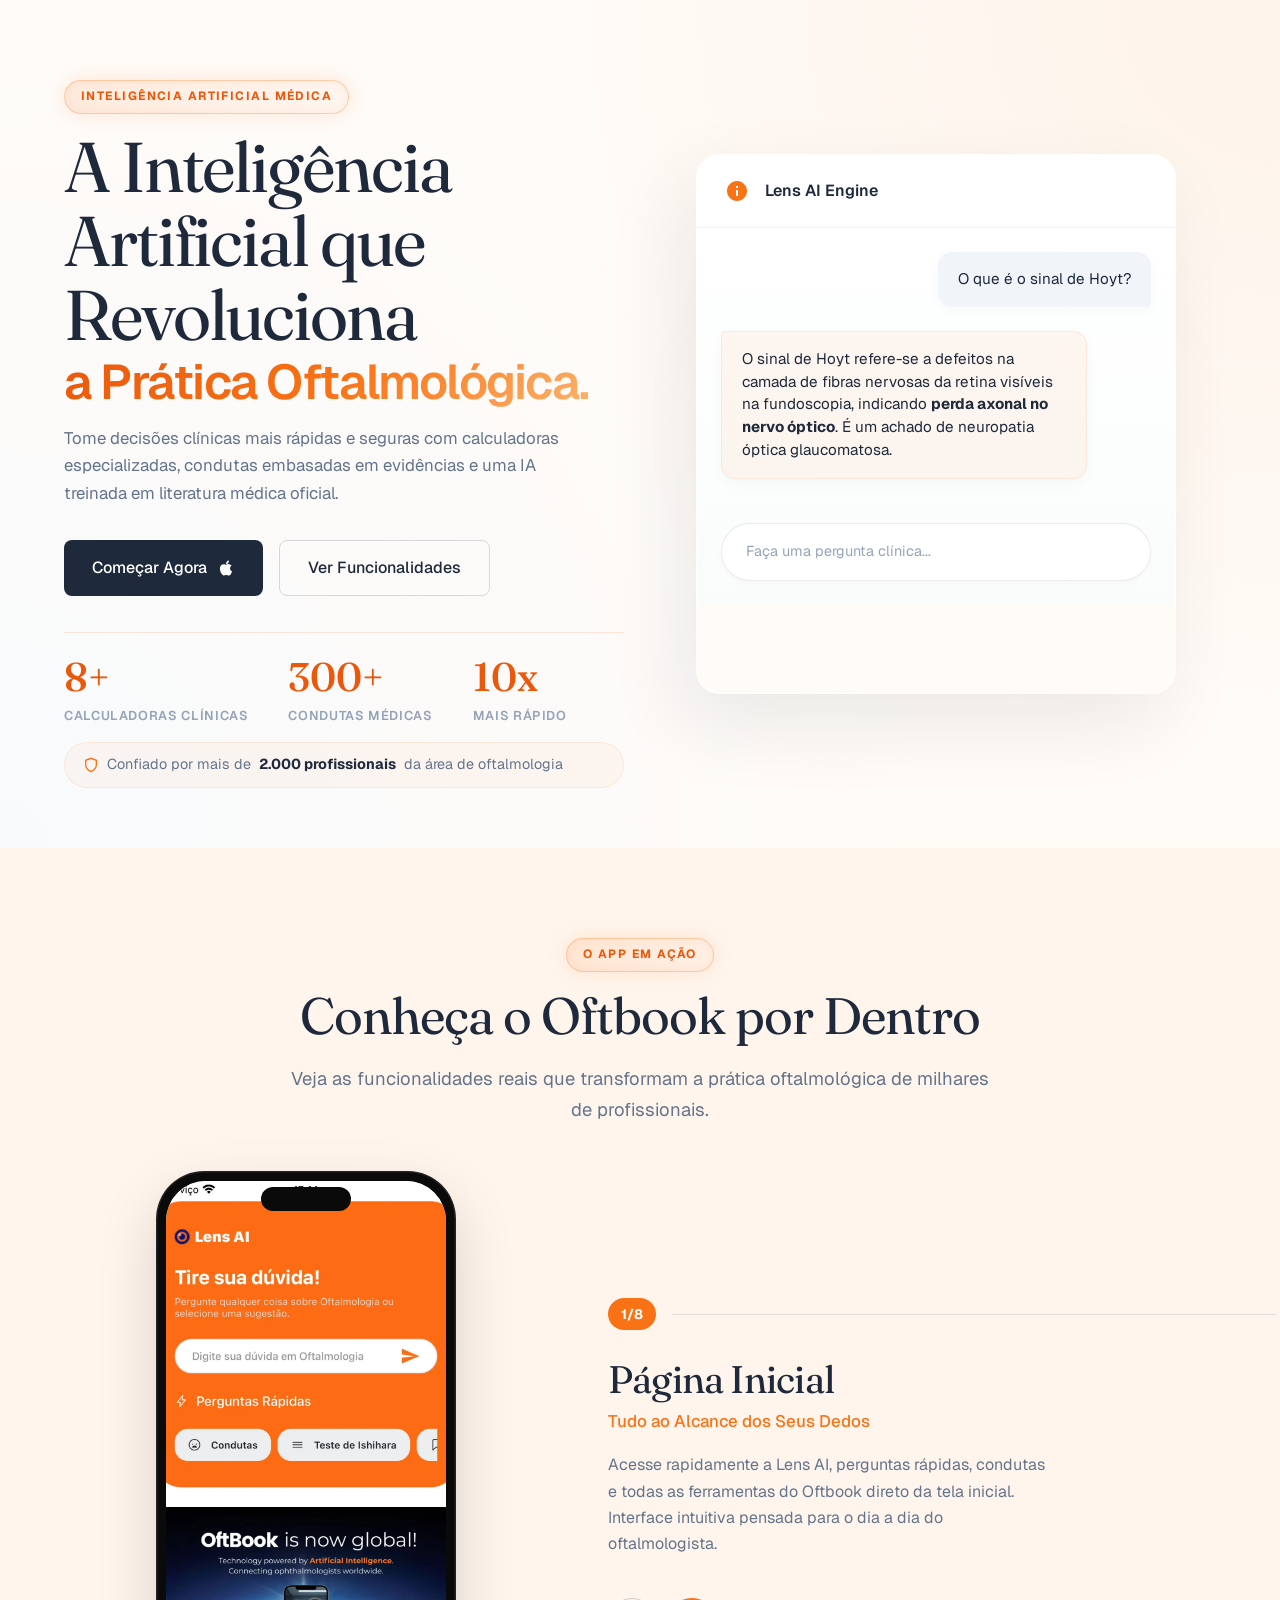
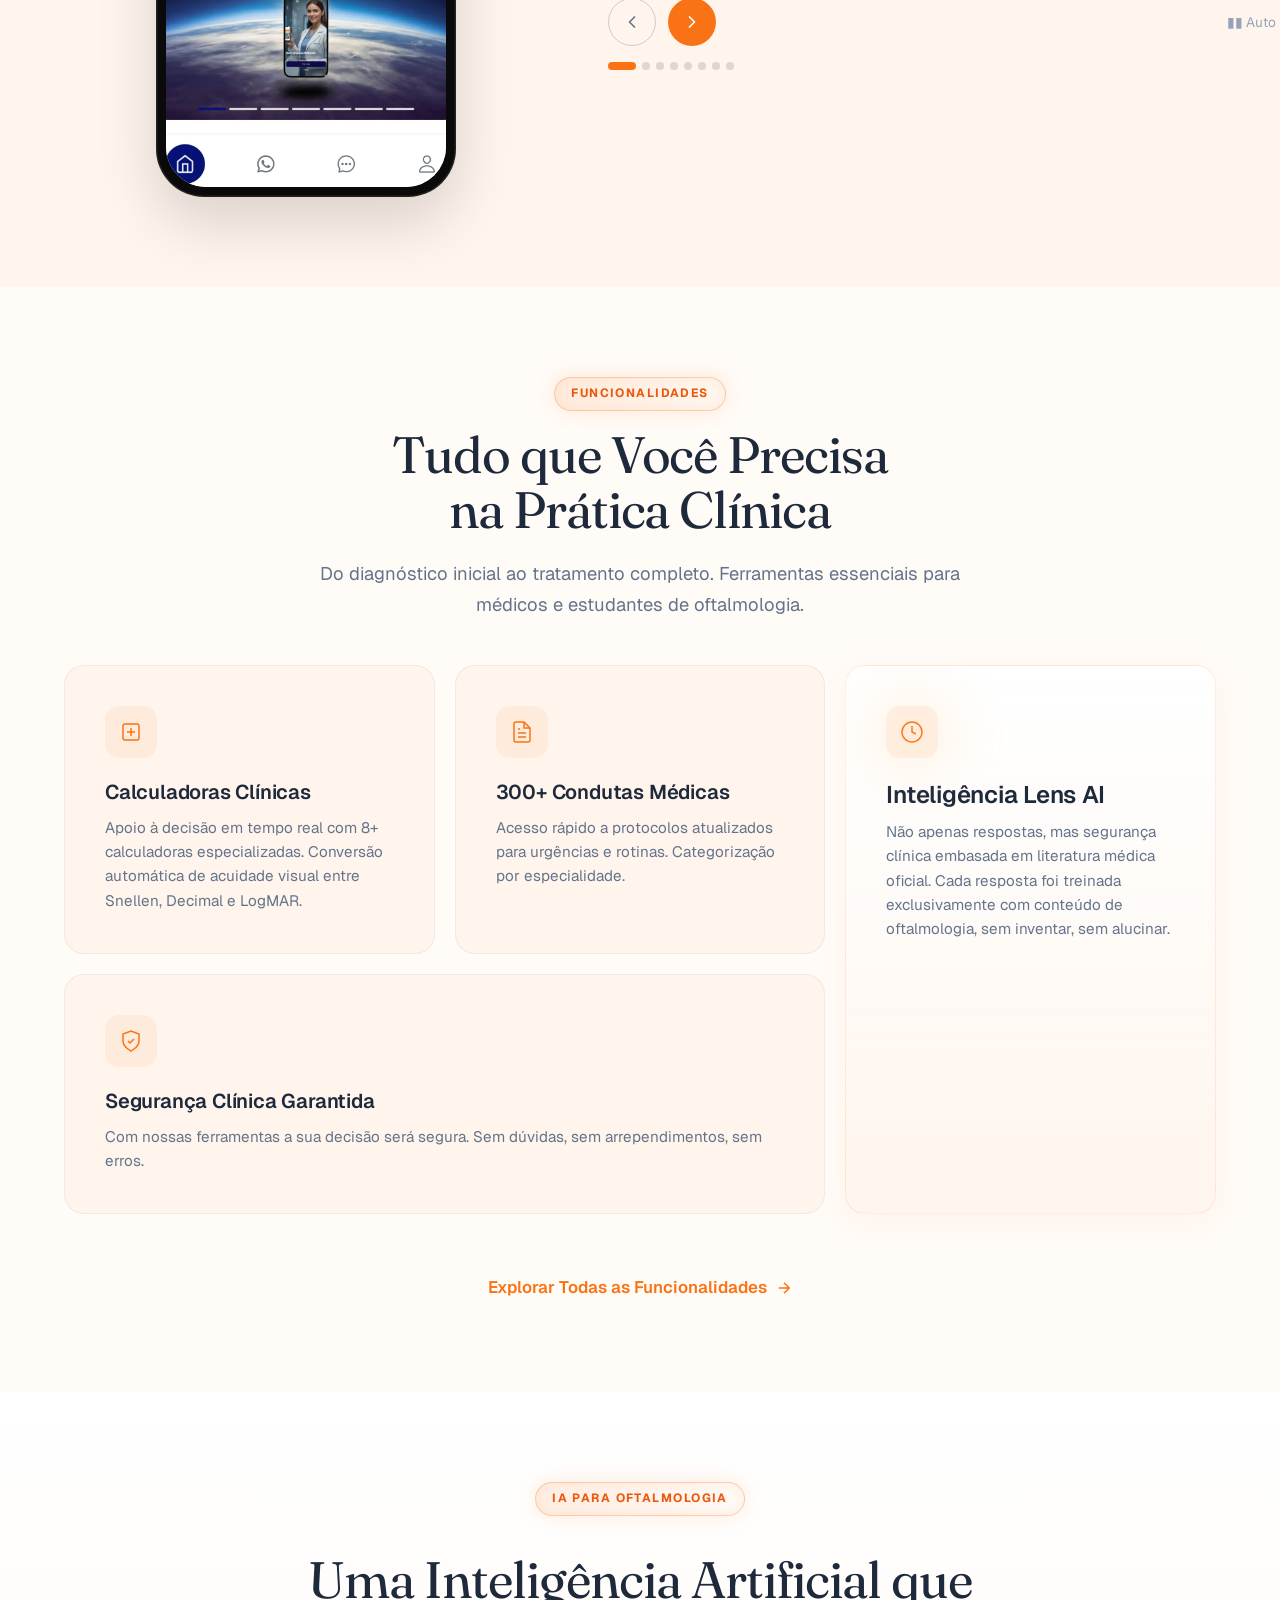
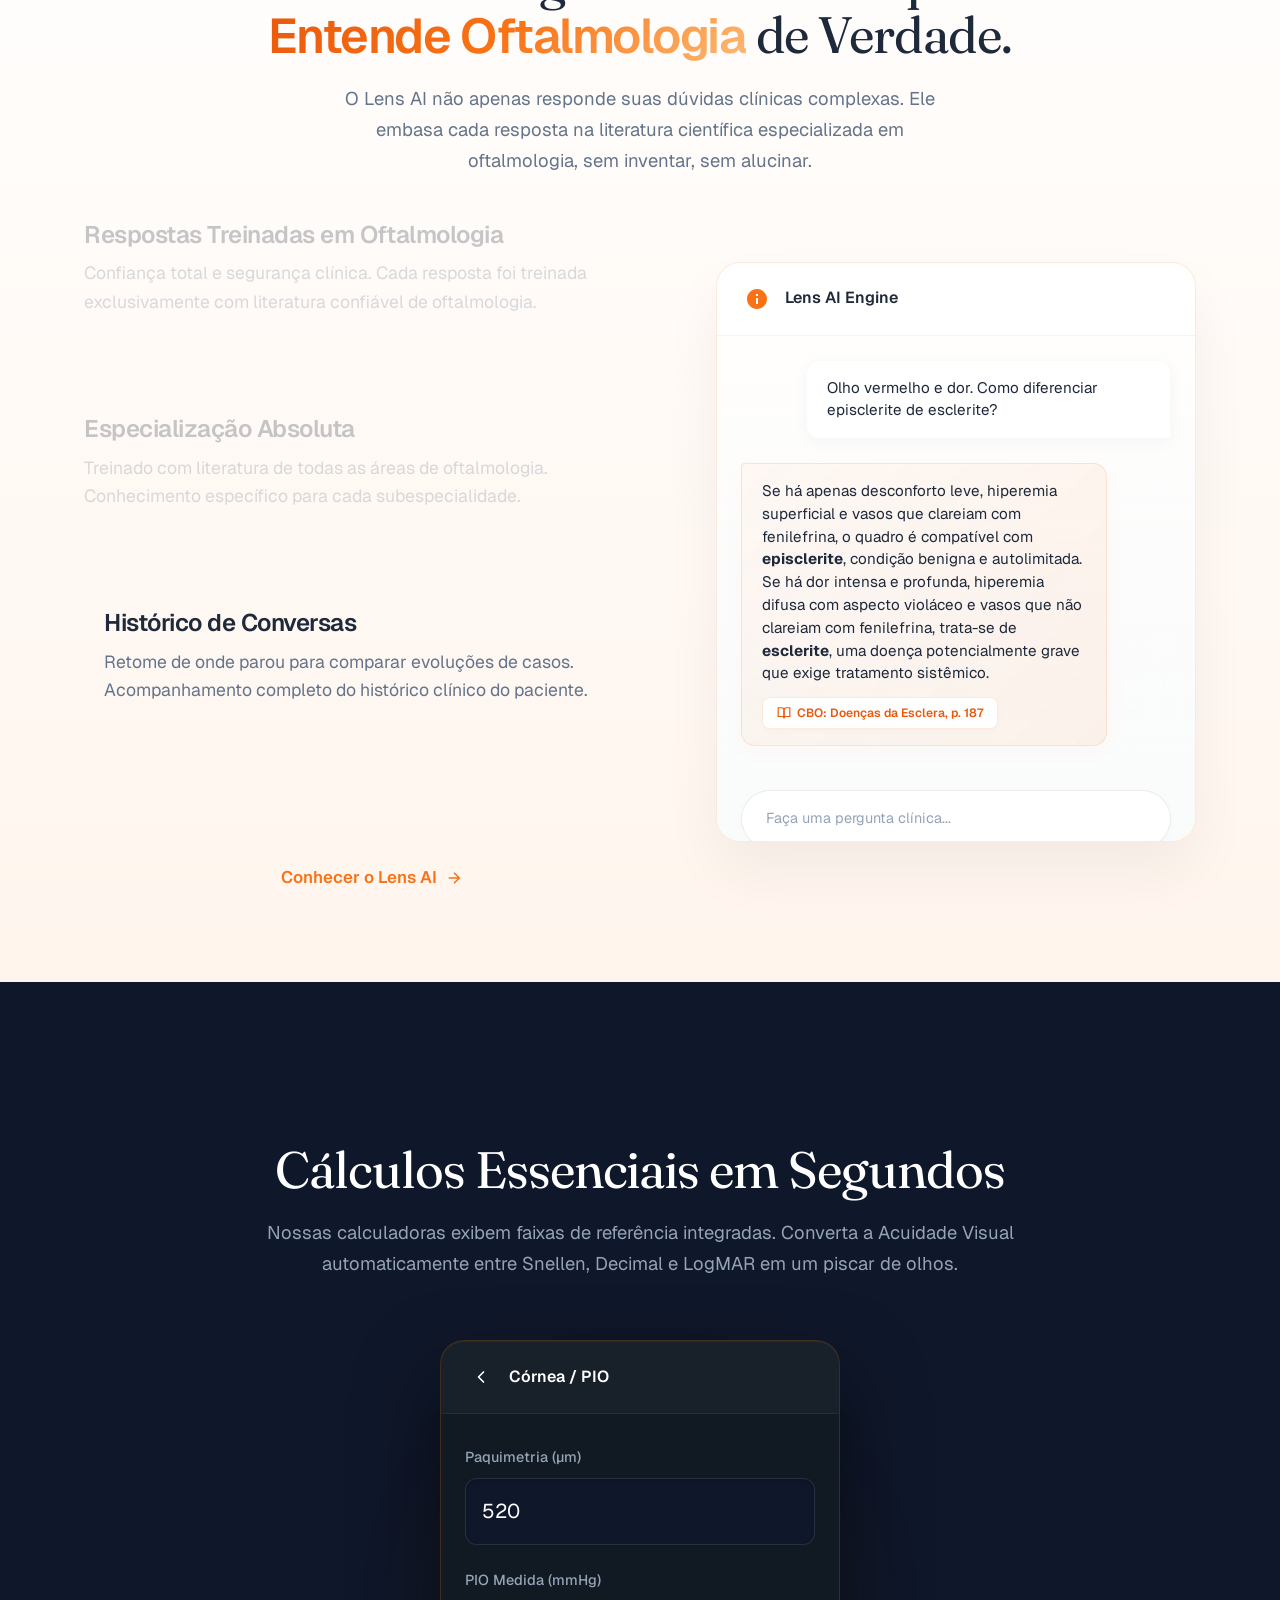
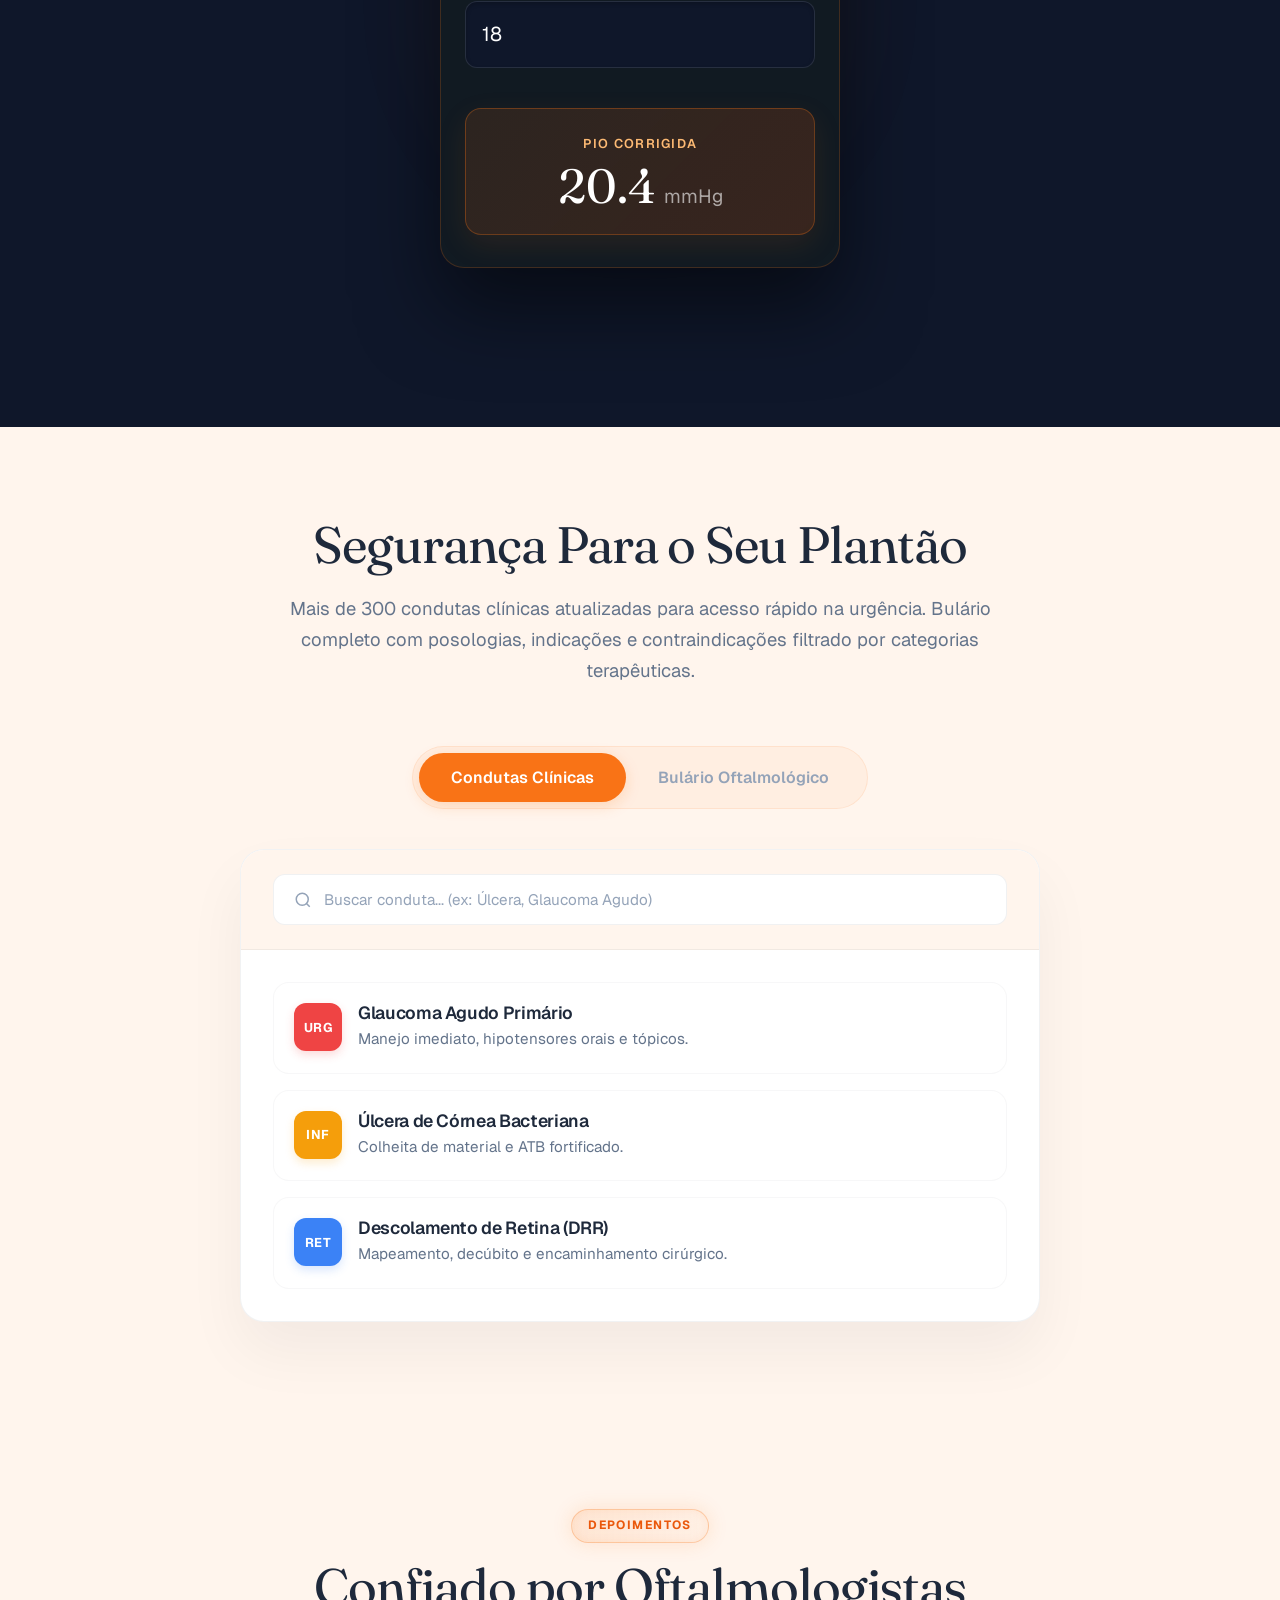
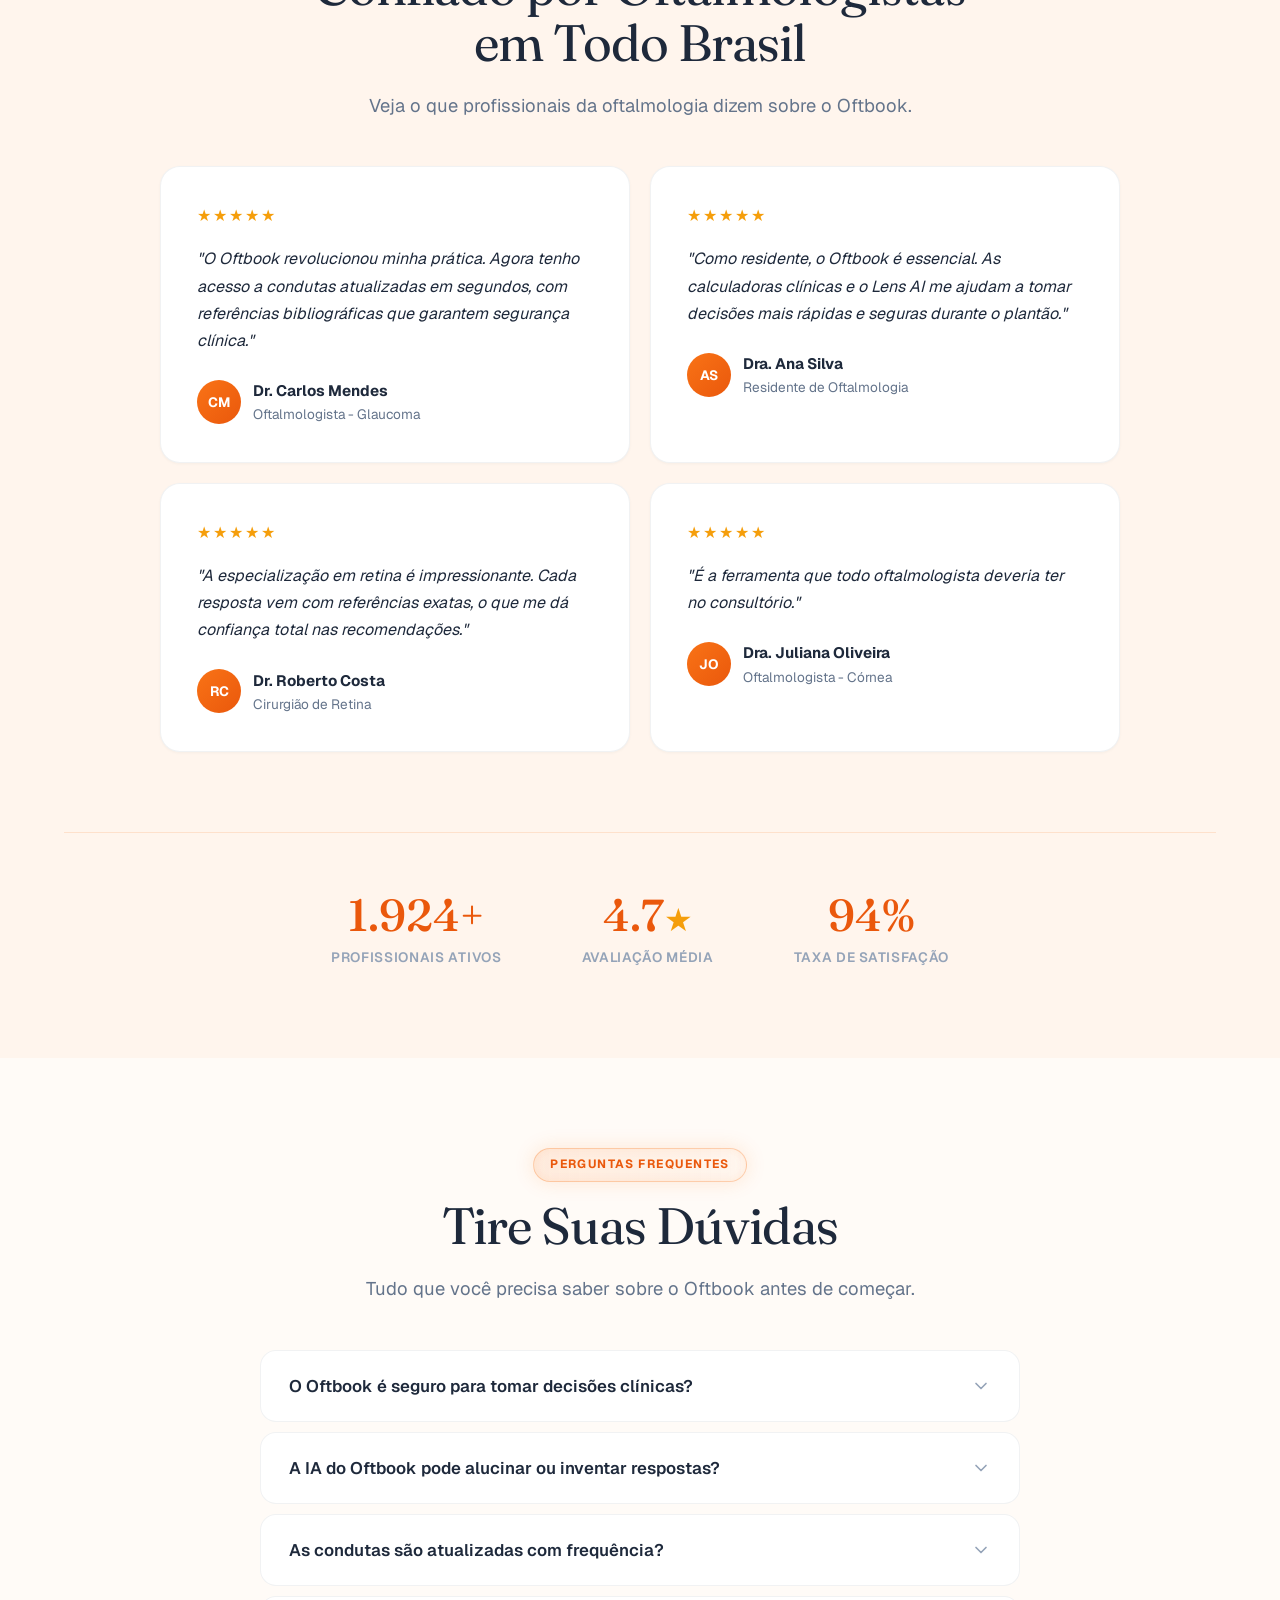
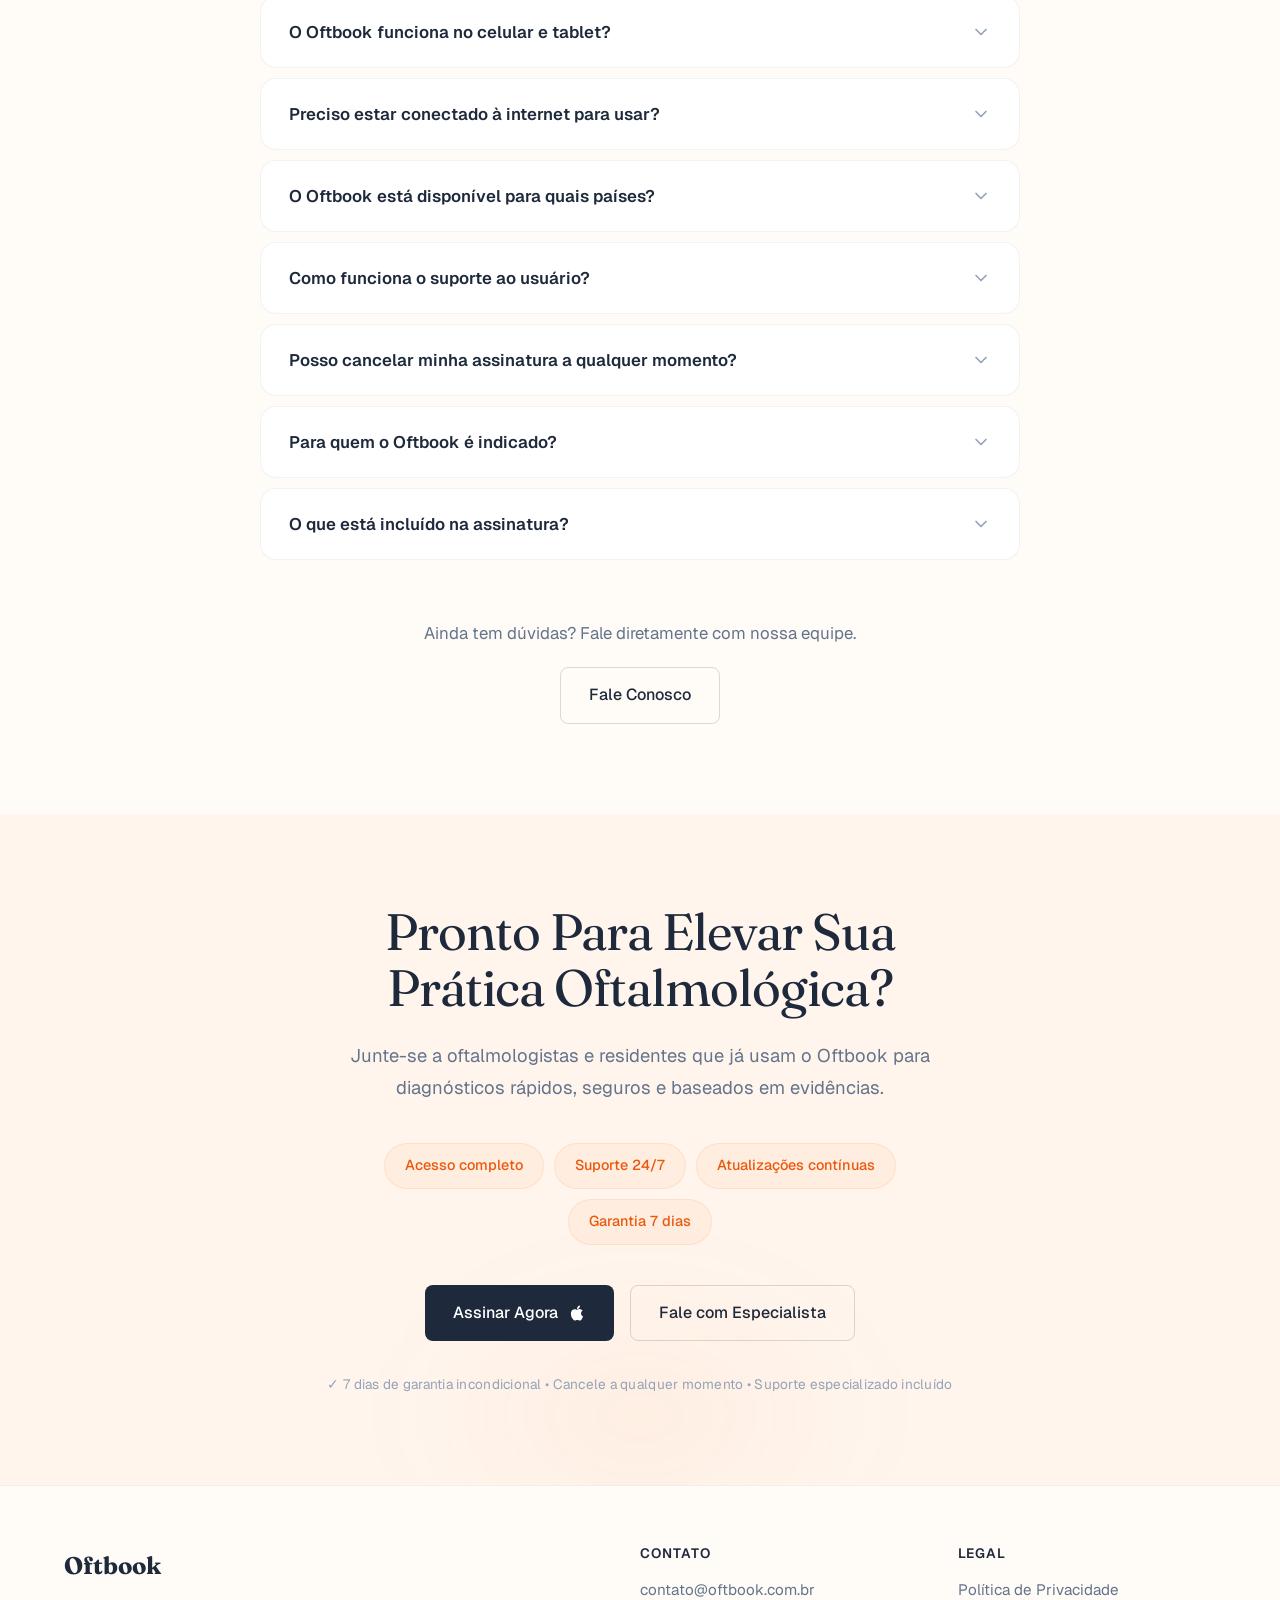
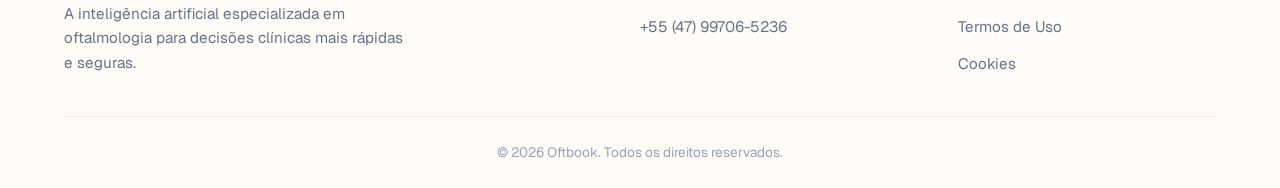
==== index.html @ 0d1b8bd7 "fix: atualiza links WhatsApp para link oficial do Oftbook Co-Authored-By: Claude Opus 4.6 (1M contex" ====
<!DOCTYPE html>
<html lang="pt-BR">

<head>
    <meta charset="UTF-8">
    <meta name="viewport" content="width=device-width, initial-scale=1.0">
    <title>Oftbook - A IA da Prática Oftalmológica</title>
    <!-- Preconnect -->
    <link rel="preconnect" href="https://fonts.googleapis.com">
    <link rel="preconnect" href="https://fonts.gstatic.com" crossorigin>
    <!-- Fonts: Fraunces (Anthropic Serif) + Geist (Antigravity Tech) -->
    <link
        href="https://fonts.googleapis.com/css2?family=Fraunces:opsz,wght@9..144,400;9..144,600&family=Geist:wght@400;500;600&display=swap"
        rel="stylesheet">
    <link rel="stylesheet" href="style.css">
    <link rel="stylesheet" href="https://unpkg.com/aos@next/dist/aos.css" />
    <script src="https://unpkg.com/aos@next/dist/aos.js" defer></script>
    <script src="script.js" defer></script>
    <!-- v1.0.1-deploy-fix -->
</head>

<body class="light-theme">
    <main>
        <!-- HERO -->
        <section class="hero split-overlap">
            <div class="hero-content">
                <div class="hero-badge-group">
                    <div class="pill-badge">Inteligência Artificial Médica</div>
                </div>

                <h1 class="hero-title">
                    <span class="editorial-text">A Inteligência Artificial que Revoluciona</span>
                    <span class="gradient-tech">a Prática Oftalmológica.</span>
                </h1>

                <p class="hero-subtitle">
                    Tome decisões clínicas mais rápidas e seguras com calculadoras especializadas, condutas embasadas em
                    evidências e uma IA treinada em literatura médica oficial.
                </p>

                <div class="hero-actions">
                    <a href="https://apps.apple.com/br/app/oftbook/id6759061221" class="btn btn-primary magnetic-btn" target="_blank" rel="noopener">
                        <span>Começar Agora</span>
                        <svg width="18" height="18" viewBox="0 0 24 24" fill="currentColor">
                            <path d="M18.71 19.5c-.83 1.24-1.71 2.45-3.05 2.47-1.34.03-1.77-.79-3.29-.79-1.53 0-2 .77-3.27.82-1.31.05-2.3-1.32-3.14-2.53C4.25 17 2.94 12.45 4.7 9.39c.87-1.52 2.43-2.48 4.12-2.51 1.28-.02 2.5.87 3.29.87.78 0 2.26-1.07 3.8-.91.65.03 2.47.26 3.64 1.98-.09.06-2.17 1.28-2.15 3.81.03 3.02 2.65 4.03 2.68 4.04-.03.07-.42 1.44-1.38 2.83M13 3.5c.73-.83 1.94-1.46 2.94-1.5.13 1.17-.34 2.35-1.04 3.19-.69.85-1.83 1.51-2.95 1.42-.15-1.15.41-2.35 1.05-3.11z"/>
                        </svg>
                    </a>
                    <a href="#funcionalidades-cards" class="btn btn-secondary magnetic-btn">Ver Funcionalidades</a>
                </div>

                <div class="hero-metrics">
                    <div class="metric">
                        <strong>8+</strong>
                        <span>Calculadoras Clínicas</span>
                    </div>
                    <div class="metric">
                        <strong>300+</strong>
                        <span>Condutas Médicas</span>
                    </div>
                    <div class="metric">
                        <strong>10x</strong>
                        <span>Mais Rápido</span>
                    </div>
                </div>

                <div class="trust-badge">
                    <svg width="16" height="16" viewBox="0 0 24 24" fill="none" stroke="currentColor" stroke-width="2">
                        <path d="M12 22s8-4 8-10V5l-8-3-8 3v7c0 6 8 10 8 10z"/>
                    </svg>
                    Confiado por mais de <strong>2.000 profissionais</strong> da área de oftalmologia
                </div>
            </div>

            <div class="hero-visual">
                <div class="mockup-container parallax-layer">
                    <div class="glow-orb"></div>
                    <div class="mockup-frame glass-panel">
                        <div class="mockup-content">
                            <div class="app-header">
                                <div class="app-icon">
                                    <svg viewBox="0 0 24 24" fill="none" class="mock-logo">
                                        <path
                                            d="M12 2C6.48 2 2 6.48 2 12s4.48 10 10 10 10-4.48 10-10S17.52 2 12 2zm1 15h-2v-6h2v6zm0-8h-2V7h2v2z"
                                            fill="#F97316" />
                                    </svg>
                                </div>
                                <span>Lens AI Engine</span>
                            </div>
                            <div class="app-chat">
                                <div class="chat-bubble user">O que é o sinal de Hoyt?</div>
                                <div class="chat-bubble ai">
                                    <p>O sinal de Hoyt refere-se a defeitos na camada de fibras nervosas da retina
                                        visíveis na fundoscopia, indicando <strong>perda axonal no nervo óptico</strong>.
                                        É um achado de neuropatia óptica glaucomatosa.</p>
                                </div>
                                <div class="chat-input-mockup">
                                    <div class="input-pill">Faça uma pergunta clínica...</div>
                                </div>
                            </div>
                        </div>
                    </div>
                </div>
            </div>
        </section>

        <!-- SEÇÃO 2: CARROSSEL — Split + iPhone Mockup -->
        <section class="section-app-showcase" id="app-acao">
            <div class="container">
                <div class="section-header" data-aos="fade-up" data-aos-duration="800">
                    <span class="pill-badge">O APP EM AÇÃO</span>
                    <h2 class="section-title">Conheça o Oftbook por Dentro</h2>
                    <p class="section-desc">Veja as funcionalidades reais que transformam a prática oftalmológica de milhares de profissionais.</p>
                </div>

                <div class="carousel-split" data-aos="fade-up" data-aos-delay="200">
                    <!-- LEFT: iPhone Mockup -->
                    <div class="phone-mockup">
                        <div class="phone-frame">
                            <div class="phone-island"></div>
                            <div class="phone-screen">
                                <div class="carousel-track" id="carousel-track">
                                    <div class="carousel-slide"><img src="oftbook-pagina-inicial_8a1683c4.webp" alt="Oftbook - Página Inicial" width="390" height="844" loading="lazy"></div>
                                    <div class="carousel-slide"><img src="oftbook-ia_3f5203a4.webp" alt="Oftbook - Lens AI" width="390" height="844" loading="lazy"></div>
                                    <div class="carousel-slide"><img src="oftbook-calculadoras_709f32af.webp" alt="Oftbook - Calculadoras" width="390" height="844" loading="lazy"></div>
                                    <div class="carousel-slide"><img src="oftbook-conduta1_5efc9139.webp" alt="Oftbook - Condutas" width="390" height="844" loading="lazy"></div>
                                    <div class="carousel-slide"><img src="oftbook-conduta2_2c78a2a7.webp" alt="Oftbook - Conduta Detalhada" width="390" height="844" loading="lazy"></div>
                                    <div class="carousel-slide"><img src="oftbook-ferramentas_c2fa5a76.webp" alt="Oftbook - Ferramentas" width="390" height="844" loading="lazy"></div>
                                    <div class="carousel-slide"><img src="oftbook-codigos_ff91e166.webp" alt="Oftbook - Códigos CID" width="390" height="844" loading="lazy"></div>
                                    <div class="carousel-slide"><img src="oftbook-atlas_e7394381.webp" alt="Oftbook - Atlas" width="390" height="844" loading="lazy"></div>
                                </div>
                            </div>
                        </div>
                    </div>

                    <!-- RIGHT: Slide Info -->
                    <div class="carousel-info" id="carousel-info">
                        <div class="carousel-counter">
                            <span class="counter-badge" id="counter-badge">1/8</span>
                            <div class="counter-line"></div>
                        </div>

                        <h3 class="slide-title" id="slide-title">Página Inicial</h3>
                        <span class="slide-subtitle" id="slide-subtitle">Tudo ao Alcance dos Seus Dedos</span>
                        <p class="slide-desc" id="slide-desc">Acesse rapidamente a Lens AI, perguntas rápidas, condutas e todas as ferramentas do Oftbook direto da tela inicial. Interface intuitiva pensada para o dia a dia do oftalmologista.</p>

                        <div class="carousel-nav-row">
                            <button class="carousel-btn carousel-prev" aria-label="Anterior">
                                <svg width="20" height="20" viewBox="0 0 24 24" fill="none" stroke="currentColor" stroke-width="2" stroke-linecap="round" stroke-linejoin="round"><path d="M15 18l-6-6 6-6"/></svg>
                            </button>
                            <button class="carousel-btn carousel-next" aria-label="Próximo">
                                <svg width="20" height="20" viewBox="0 0 24 24" fill="none" stroke="currentColor" stroke-width="2" stroke-linecap="round" stroke-linejoin="round"><path d="M9 18l6-6-6-6"/></svg>
                            </button>
                            <button class="carousel-auto-toggle" id="auto-toggle">&#9654; Auto</button>
                        </div>

                        <div class="carousel-dots" id="carousel-dots">
                            <div class="carousel-dot active" data-index="0"></div>
                            <div class="carousel-dot" data-index="1"></div>
                            <div class="carousel-dot" data-index="2"></div>
                            <div class="carousel-dot" data-index="3"></div>
                            <div class="carousel-dot" data-index="4"></div>
                            <div class="carousel-dot" data-index="5"></div>
                            <div class="carousel-dot" data-index="6"></div>
                            <div class="carousel-dot" data-index="7"></div>
                        </div>
                    </div>
                </div>
            </div>
        </section>

        <!-- SEÇÃO 3: FUNCIONALIDADES — Bento Box -->
        <section class="section-features" id="funcionalidades-cards">
            <div class="container">
                <div class="section-header" data-aos="fade-up" data-aos-duration="800">
                    <span class="pill-badge">FUNCIONALIDADES</span>
                    <h2 class="section-title">Tudo que Você Precisa<br>na Prática Clínica</h2>
                    <p class="section-desc">Do diagnóstico inicial ao tratamento completo. Ferramentas essenciais para médicos e estudantes de oftalmologia.</p>
                </div>

                <div class="bento-features">
                    <!-- Card 1: Calculadoras (1x1) -->
                    <div class="feature-card" data-aos="fade-up" data-aos-delay="100">
                        <div class="feature-icon">
                            <svg width="24" height="24" viewBox="0 0 24 24" fill="none" stroke="#F97316" stroke-width="1.5">
                                <rect x="4" y="4" width="16" height="16" rx="2"/>
                                <path d="M8 12h8M12 8v8"/>
                            </svg>
                        </div>
                        <h3>Calculadoras Clínicas</h3>
                        <p>Apoio à decisão em tempo real com 8+ calculadoras especializadas. Conversão automática de acuidade visual entre Snellen, Decimal e LogMAR.</p>
                    </div>

                    <!-- Card 2: Condutas (1x1) -->
                    <div class="feature-card" data-aos="fade-up" data-aos-delay="200">
                        <div class="feature-icon">
                            <svg width="24" height="24" viewBox="0 0 24 24" fill="none" stroke="#F97316" stroke-width="1.5">
                                <path d="M14 2H6a2 2 0 0 0-2 2v16a2 2 0 0 0 2 2h12a2 2 0 0 0 2-2V8z"/>
                                <path d="M14 2v6h6M16 13H8M16 17H8M10 9H8"/>
                            </svg>
                        </div>
                        <h3>300+ Condutas Médicas</h3>
                        <p>Acesso rápido a protocolos atualizados para urgências e rotinas. Categorização por especialidade.</p>
                    </div>

                    <!-- Card 3: Lens AI (1x2 tall — destaque) -->
                    <div class="feature-card feature-card--tall feature-card--highlight" data-aos="fade-up" data-aos-delay="300">
                        <div class="feature-icon">
                            <svg width="24" height="24" viewBox="0 0 24 24" fill="none" stroke="#F97316" stroke-width="1.5">
                                <circle cx="12" cy="12" r="10"/>
                                <path d="M12 6v6l4 2"/>
                            </svg>
                            <div class="mini-glow"></div>
                        </div>
                        <h3>Inteligência Lens AI</h3>
                        <p>Não apenas respostas, mas segurança clínica embasada em literatura médica oficial. Cada resposta foi treinada exclusivamente com conteúdo de oftalmologia, sem inventar, sem alucinar.</p>
                    </div>

                    <!-- Card 4: Segurança (2x1 wide) -->
                    <div class="feature-card feature-card--wide" data-aos="fade-up" data-aos-delay="400">
                        <div class="feature-icon">
                            <svg width="24" height="24" viewBox="0 0 24 24" fill="none" stroke="#F97316" stroke-width="1.5">
                                <path d="M12 22s8-4 8-10V5l-8-3-8 3v7c0 6 8 10 8 10z"/>
                                <path d="M9 12l2 2 4-4"/>
                            </svg>
                        </div>
                        <h3>Segurança Clínica Garantida</h3>
                        <p>Com nossas ferramentas a sua decisão será segura. Sem dúvidas, sem arrependimentos, sem erros.</p>
                    </div>
                </div>

                <div class="section-cta-link" data-aos="fade-up" data-aos-delay="500">
                    <a href="#funcionalidades" class="link-arrow">Explorar Todas as Funcionalidades
                        <svg width="18" height="18" viewBox="0 0 24 24" fill="none" stroke="currentColor" stroke-width="2">
                            <path d="M5 12h14M12 5l7 7-7 7"/>
                        </svg>
                    </a>
                </div>
            </div>
        </section>

        <!-- SEÇÃO: LENS AI -->
        <section class="section-lens-ai" id="inteligencia">
            <div class="container">
                <div class="lens-header" data-aos="fade-up">
                    <span class="pill-badge">IA PARA OFTALMOLOGIA</span>
                    <h2 class="section-title">Uma Inteligência Artificial que <br><span
                            class="gradient-tech">Entende Oftalmologia</span> de Verdade.</h2>
                    <p class="section-desc">O Lens AI não apenas responde suas dúvidas clínicas complexas. Ele
                        embasa cada resposta na literatura científica especializada em oftalmologia, sem inventar, sem alucinar.</p>
                </div>
            </div>

            <div class="container container-lens">
                <div class="lens-scroll-content">
                    <div class="lens-features">
                        <article class="lens-feature-item">
                            <h3 class="feature-title">Respostas Treinadas em Oftalmologia</h3>
                            <p class="feature-desc">Confiança total e segurança clínica. Cada resposta foi treinada exclusivamente com literatura confiável de oftalmologia.</p>
                        </article>
                        <article class="lens-feature-item">
                            <h3 class="feature-title">Especialização Absoluta</h3>
                            <p class="feature-desc">Treinado com literatura de todas as áreas de oftalmologia. Conhecimento específico para cada subespecialidade.</p>
                        </article>
                        <article class="lens-feature-item">
                            <h3 class="feature-title">Histórico de Conversas</h3>
                            <p class="feature-desc">Retome de onde parou para comparar evoluções de casos. Acompanhamento completo do histórico clínico do paciente.</p>
                        </article>
                    </div>

                    <div class="section-cta-link">
                        <a href="#inteligencia" class="link-arrow">Conhecer o Lens AI
                            <svg width="18" height="18" viewBox="0 0 24 24" fill="none" stroke="currentColor" stroke-width="2">
                                <path d="M5 12h14M12 5l7 7-7 7"/>
                            </svg>
                        </a>
                    </div>
                </div>

                <div class="lens-sticky-container">
                    <div class="lens-mockup glass-panel">
                        <div class="app-header">
                            <div class="app-icon">
                                <svg viewBox="0 0 24 24" fill="none" class="mock-logo">
                                    <path
                                        d="M12 2C6.48 2 2 6.48 2 12s4.48 10 10 10 10-4.48 10-10S17.52 2 12 2zm1 15h-2v-6h2v6zm0-8h-2V7h2v2z"
                                        fill="#F97316" />
                                </svg>
                            </div>
                            <span>Lens AI Engine</span>
                        </div>
                        <div class="app-chat chat-lens">
                            <div class="chat-bubble user">
                                Olho vermelho e dor. Como diferenciar episclerite de esclerite?
                            </div>
                            <div class="chat-bubble ai">
                                <p>Se há apenas desconforto leve, hiperemia superficial e vasos que clareiam com fenilefrina, o quadro é compatível com <strong>episclerite</strong>, condição benigna e autolimitada. Se há dor intensa e profunda, hiperemia difusa com aspecto violáceo e vasos que não clareiam com fenilefrina, trata-se de <strong>esclerite</strong>, uma doença potencialmente grave que exige tratamento sistêmico.</p>
                                <div class="citation">
                                    <svg width="14" height="14" viewBox="0 0 24 24" fill="none" stroke="currentColor"
                                        stroke-width="2">
                                        <path d="M2 3h6a4 4 0 0 1 4 4v14a3 3 0 0 0-3-3H2z" />
                                        <path d="M22 3h-6a4 4 0 0 0-4 4v14a3 3 0 0 1 3-3h7z" />
                                    </svg>
                                    CBO: Doenças da Esclera, p. 187
                                </div>
                            </div>
                            <div class="chat-input-mockup">
                                <div class="input-pill">Faça uma pergunta clínica...</div>
                            </div>
                        </div>
                    </div>
                </div>
            </div>
        </section>
        <!-- SEÇÃO 5: CALCULADORAS — Spotlight Dark Mode -->
        <section class="section-calculators-spotlight" id="calculadoras">
            <div class="container calc-container">
                <div class="calc-header" data-aos="fade-up">
                    <h2 class="section-title dark-mode-title">Cálculos Essenciais em Segundos</h2>
                    <p class="section-desc dark-mode-desc">Nossas calculadoras exibem faixas de referência integradas.
                        Converta a Acuidade Visual automaticamente entre Snellen, Decimal e LogMAR em um piscar de
                        olhos.</p>
                </div>

                <div class="calc-spotlight-wrapper" data-aos="fade-up" data-aos-delay="200">
                    <div class="spotlight-glow"></div>
                    <div class="calc-mockup-frame tilt-3d-card">
                        <div class="app-header dark-header">
                            <div class="app-icon back-btn-mock">
                                <svg viewBox="0 0 24 24" fill="none" width="20" height="20">
                                    <path d="M15 18l-6-6 6-6" stroke="#ffffff" stroke-width="2" stroke-linecap="round"
                                        stroke-linejoin="round" />
                                </svg>
                            </div>
                            <span>Córnea / PIO</span>
                        </div>

                        <div class="calc-mockup-body">
                            <div class="calc-input-group">
                                <label>Paquimetria (µm)</label>
                                <div class="calc-input-box">520</div>
                            </div>
                            <div class="calc-input-group">
                                <label>PIO Medida (mmHg)</label>
                                <div class="calc-input-box">18</div>
                            </div>

                            <div class="calc-result-box">
                                <span class="result-label">PIO Corrigida</span>
                                <div class="result-value">20.4 <span class="unit">mmHg</span></div>
                            </div>
                        </div>
                    </div>
                </div>
            </div>

        </section>

        <!-- SECTION 6: CONDUTAS E BULÁRIO (Interactive Tabs) -->
        <section class="section-tabs-interactive" id="condutas">
            <div class="container tabs-container">
                <div class="section-header center-align" data-aos="fade-up">
                    <h2 class="section-title">Segurança Para o Seu Plantão</h2>
                    <p class="section-desc">Mais de 300 condutas clínicas atualizadas para acesso rápido na urgência.
                        Bulário completo com posologias, indicações e contraindicações filtrado por categorias
                        terapêuticas.</p>
                </div>

                <div class="tabs-wrapper" data-aos="fade-up" data-aos-delay="150">
                    <div class="tabs-switcher">
                        <button class="tab-btn active" data-target="tab-condutas">Condutas Clínicas</button>
                        <button class="tab-btn" data-target="tab-bulario">Bulário Oftalmológico</button>
                        <div class="tab-indicator"></div>
                    </div>

                    <div class="tabs-content-area">
                        <!-- TAB: Condutas -->
                        <div class="tab-pane active" id="tab-condutas">
                            <div class="tab-card glass-panel-light">
                                <div class="tab-card-header">
                                    <div class="search-mock">
                                        <svg width="18" height="18" viewBox="0 0 24 24" fill="none"
                                            stroke="currentColor" stroke-width="2">
                                            <circle cx="11" cy="11" r="8"></circle>
                                            <line x1="21" y1="21" x2="16.65" y2="16.65"></line>
                                        </svg>
                                        <span>Buscar conduta... (ex: Úlcera, Glaucoma Agudo)</span>
                                    </div>
                                </div>
                                <div class="tab-card-body">
                                    <div class="list-item-mock">
                                        <div class="icon-sq red-sq">URG</div>
                                        <div class="text-group">
                                            <h4>Glaucoma Agudo Primário</h4>
                                            <span>Manejo imediato, hipotensores orais e tópicos.</span>
                                        </div>
                                    </div>
                                    <div class="list-item-mock">
                                        <div class="icon-sq yellow-sq">INF</div>
                                        <div class="text-group">
                                            <h4>Úlcera de Córnea Bacteriana</h4>
                                            <span>Colheita de material e ATB fortificado.</span>
                                        </div>
                                    </div>
                                    <div class="list-item-mock">
                                        <div class="icon-sq blue-sq">RET</div>
                                        <div class="text-group">
                                            <h4>Descolamento de Retina (DRR)</h4>
                                            <span>Mapeamento, decúbito e encaminhamento cirúrgico.</span>
                                        </div>
                                    </div>
                                </div>
                            </div>
                        </div>

                        <!-- TAB: Bulário -->
                        <div class="tab-pane" id="tab-bulario">
                            <div class="tab-card glass-panel-light">
                                <div class="tab-card-header">
                                    <div class="categories-mock">
                                        <span class="cat-chip active">Antibióticos</span>
                                        <span class="cat-chip">Hipotensores</span>
                                        <span class="cat-chip">Corticoides</span>
                                        <span class="cat-chip">Lubrificantes</span>
                                    </div>
                                </div>
                                <div class="tab-card-body pill-layout">
                                    <div class="med-pill">
                                        <div class="med-name">Moxifloxacino 0,5%</div>
                                        <div class="med-detail">Vigamox, Vigadexa (Assov)</div>
                                    </div>
                                    <div class="med-pill">
                                        <div class="med-name">Tobramicina 0,3%</div>
                                        <div class="med-detail">Tobrex, Tobradex</div>
                                    </div>
                                    <div class="med-pill">
                                        <div class="med-name">Gatifloxacino 0,3%</div>
                                        <div class="med-detail">Zymar, Zymaxid</div>
                                    </div>
                                    <div class="med-pill">
                                        <div class="med-name">Ceftazidima 50mg/mL</div>
                                        <div class="med-detail">Fortificado (Preparo)</div>
                                    </div>
                                </div>
                            </div>
                        </div>
                    </div>
                </div>
            </div>
        </section>

        <!-- SEÇÃO: DEPOIMENTOS -->
        <section class="section-testimonials" id="depoimentos">
            <div class="container">
                <div class="section-header" data-aos="fade-up" data-aos-duration="800">
                    <span class="pill-badge">DEPOIMENTOS</span>
                    <h2 class="section-title">Confiado por Oftalmologistas<br>em Todo Brasil</h2>
                    <p class="section-desc">Veja o que profissionais da oftalmologia dizem sobre o Oftbook.</p>
                </div>

                <div class="testimonials-grid" data-aos="fade-up" data-aos-delay="200">
                    <div class="testimonial-card">
                        <div class="testimonial-stars">
                            <span>&#9733;</span><span>&#9733;</span><span>&#9733;</span><span>&#9733;</span><span>&#9733;</span>
                        </div>
                        <p class="testimonial-quote">"O Oftbook revolucionou minha prática. Agora tenho acesso a condutas atualizadas em segundos, com referências bibliográficas que garantem segurança clínica."</p>
                        <div class="testimonial-author">
                            <div class="author-avatar">CM</div>
                            <div class="author-info">
                                <strong>Dr. Carlos Mendes</strong>
                                <span>Oftalmologista - Glaucoma</span>
                            </div>
                        </div>
                    </div>

                    <div class="testimonial-card">
                        <div class="testimonial-stars">
                            <span>&#9733;</span><span>&#9733;</span><span>&#9733;</span><span>&#9733;</span><span>&#9733;</span>
                        </div>
                        <p class="testimonial-quote">"Como residente, o Oftbook é essencial. As calculadoras clínicas e o Lens AI me ajudam a tomar decisões mais rápidas e seguras durante o plantão."</p>
                        <div class="testimonial-author">
                            <div class="author-avatar">AS</div>
                            <div class="author-info">
                                <strong>Dra. Ana Silva</strong>
                                <span>Residente de Oftalmologia</span>
                            </div>
                        </div>
                    </div>

                    <div class="testimonial-card">
                        <div class="testimonial-stars">
                            <span>&#9733;</span><span>&#9733;</span><span>&#9733;</span><span>&#9733;</span><span>&#9733;</span>
                        </div>
                        <p class="testimonial-quote">"A especialização em retina é impressionante. Cada resposta vem com referências exatas, o que me dá confiança total nas recomendações."</p>
                        <div class="testimonial-author">
                            <div class="author-avatar">RC</div>
                            <div class="author-info">
                                <strong>Dr. Roberto Costa</strong>
                                <span>Cirurgião de Retina</span>
                            </div>
                        </div>
                    </div>

                    <div class="testimonial-card">
                        <div class="testimonial-stars">
                            <span>&#9733;</span><span>&#9733;</span><span>&#9733;</span><span>&#9733;</span><span>&#9733;</span>
                        </div>
                        <p class="testimonial-quote">"É a ferramenta que todo oftalmologista deveria ter no consultório."</p>
                        <div class="testimonial-author">
                            <div class="author-avatar">JO</div>
                            <div class="author-info">
                                <strong>Dra. Juliana Oliveira</strong>
                                <span>Oftalmologista - Córnea</span>
                            </div>
                        </div>
                    </div>
                </div>

                <div class="testimonial-stats" data-aos="fade-up" data-aos-delay="400">
                    <div class="stat-item">
                        <strong>2.000+</strong>
                        <span>Profissionais Ativos</span>
                    </div>
                    <div class="stat-item">
                        <strong>4.9<span class="star">&#9733;</span></strong>
                        <span>Avaliação Média</span>
                    </div>
                    <div class="stat-item">
                        <strong>98%</strong>
                        <span>Taxa de Satisfação</span>
                    </div>
                </div>
            </div>
        </section>

        <!-- SEÇÃO: FAQ -->
        <section class="section-faq" id="faq">
            <div class="container">
                <div class="section-header" data-aos="fade-up" data-aos-duration="800">
                    <span class="pill-badge">PERGUNTAS FREQUENTES</span>
                    <h2 class="section-title">Tire Suas Dúvidas</h2>
                    <p class="section-desc">Tudo que você precisa saber sobre o Oftbook antes de começar.</p>
                </div>

                <div class="faq-list" data-aos="fade-up" data-aos-delay="200">
                    <div class="faq-item">
                        <button class="faq-question">
                            <span>O Oftbook é seguro para tomar decisões clínicas?</span>
                            <svg class="faq-chevron" width="20" height="20" viewBox="0 0 24 24" fill="none" stroke="currentColor" stroke-width="2" stroke-linecap="round" stroke-linejoin="round">
                                <path d="M6 9l6 6 6-6"/>
                            </svg>
                        </button>
                        <div class="faq-answer">
                            <p>Sim. Todas as condutas e respostas do Lens AI são embasadas em literatura científica oficial de oftalmologia. A plataforma é desenvolvida por oftalmologistas e revisada continuamente por especialistas da área.</p>
                        </div>
                    </div>

                    <div class="faq-item">
                        <button class="faq-question">
                            <span>A IA do Oftbook pode alucinar ou inventar respostas?</span>
                            <svg class="faq-chevron" width="20" height="20" viewBox="0 0 24 24" fill="none" stroke="currentColor" stroke-width="2" stroke-linecap="round" stroke-linejoin="round">
                                <path d="M6 9l6 6 6-6"/>
                            </svg>
                        </button>
                        <div class="faq-answer">
                            <p>O Lens AI foi treinado exclusivamente com conteúdo de oftalmologia validado por especialistas. Diferente de IAs generalistas, ele não inventa respostas. Quando não possui informação suficiente sobre um tema, informa ao usuário em vez de gerar conteúdo impreciso.</p>
                        </div>
                    </div>

                    <div class="faq-item">
                        <button class="faq-question">
                            <span>As condutas são atualizadas com frequência?</span>
                            <svg class="faq-chevron" width="20" height="20" viewBox="0 0 24 24" fill="none" stroke="currentColor" stroke-width="2" stroke-linecap="round" stroke-linejoin="round">
                                <path d="M6 9l6 6 6-6"/>
                            </svg>
                        </button>
                        <div class="faq-answer">
                            <p>Sim. Nossa equipe de especialistas revisa e atualiza continuamente as mais de 300 condutas disponíveis na plataforma, acompanhando as últimas evidências científicas e diretrizes das sociedades de oftalmologia.</p>
                        </div>
                    </div>

                    <div class="faq-item">
                        <button class="faq-question">
                            <span>O Oftbook funciona no celular e tablet?</span>
                            <svg class="faq-chevron" width="20" height="20" viewBox="0 0 24 24" fill="none" stroke="currentColor" stroke-width="2" stroke-linecap="round" stroke-linejoin="round">
                                <path d="M6 9l6 6 6-6"/>
                            </svg>
                        </button>
                        <div class="faq-answer">
                            <p>Sim. O Oftbook é totalmente responsivo e otimizado para smartphones, tablets e desktops. A interface se adapta automaticamente ao tamanho da tela, garantindo uma experiência fluida em qualquer dispositivo.</p>
                        </div>
                    </div>

                    <div class="faq-item">
                        <button class="faq-question">
                            <span>Preciso estar conectado à internet para usar?</span>
                            <svg class="faq-chevron" width="20" height="20" viewBox="0 0 24 24" fill="none" stroke="currentColor" stroke-width="2" stroke-linecap="round" stroke-linejoin="round">
                                <path d="M6 9l6 6 6-6"/>
                            </svg>
                        </button>
                        <div class="faq-answer">
                            <p>Sim, o Oftbook é uma plataforma online que requer conexão à internet para acessar os conteúdos, garantindo que você sempre tenha as informações mais atualizadas. A plataforma é leve e funciona bem mesmo com conexões mais lentas.</p>
                        </div>
                    </div>

                    <div class="faq-item">
                        <button class="faq-question">
                            <span>O Oftbook está disponível para quais países?</span>
                            <svg class="faq-chevron" width="20" height="20" viewBox="0 0 24 24" fill="none" stroke="currentColor" stroke-width="2" stroke-linecap="round" stroke-linejoin="round">
                                <path d="M6 9l6 6 6-6"/>
                            </svg>
                        </button>
                        <div class="faq-answer">
                            <p>O Oftbook está disponível globalmente, porém os conteúdos são focados na prática oftalmológica e regulamentos brasileiros. Profissionais de outros países lusófonos também podem se beneficiar da plataforma.</p>
                        </div>
                    </div>

                    <div class="faq-item">
                        <button class="faq-question">
                            <span>Como funciona o suporte ao usuário?</span>
                            <svg class="faq-chevron" width="20" height="20" viewBox="0 0 24 24" fill="none" stroke="currentColor" stroke-width="2" stroke-linecap="round" stroke-linejoin="round">
                                <path d="M6 9l6 6 6-6"/>
                            </svg>
                        </button>
                        <div class="faq-answer">
                            <p>Oferecemos suporte especializado por e-mail e WhatsApp. Nossa equipe está preparada para ajudar com dúvidas técnicas sobre a plataforma e também para complementar questões clínicas.</p>
                        </div>
                    </div>

                    <div class="faq-item">
                        <button class="faq-question">
                            <span>Posso cancelar minha assinatura a qualquer momento?</span>
                            <svg class="faq-chevron" width="20" height="20" viewBox="0 0 24 24" fill="none" stroke="currentColor" stroke-width="2" stroke-linecap="round" stroke-linejoin="round">
                                <path d="M6 9l6 6 6-6"/>
                            </svg>
                        </button>
                        <div class="faq-answer">
                            <p>Sim. Você pode cancelar sua assinatura a cada ciclo de cobrança, sem multas ou taxas adicionais. Além disso, oferecemos 7 dias de garantia incondicional: se não ficar satisfeito, devolvemos 100% do valor investido.</p>
                        </div>
                    </div>

                    <div class="faq-item">
                        <button class="faq-question">
                            <span>Para quem o Oftbook é indicado?</span>
                            <svg class="faq-chevron" width="20" height="20" viewBox="0 0 24 24" fill="none" stroke="currentColor" stroke-width="2" stroke-linecap="round" stroke-linejoin="round">
                                <path d="M6 9l6 6 6-6"/>
                            </svg>
                        </button>
                        <div class="faq-answer">
                            <p>O Oftbook foi criado para oftalmologistas, médicos em formação, residentes e acadêmicos que desejam uma ferramenta confiável para decisões clínicas e cirúrgicas. Seja no consultório, hospital ou durante a residência médica.</p>
                        </div>
                    </div>

                    <div class="faq-item">
                        <button class="faq-question">
                            <span>O que está incluído na assinatura?</span>
                            <svg class="faq-chevron" width="20" height="20" viewBox="0 0 24 24" fill="none" stroke="currentColor" stroke-width="2" stroke-linecap="round" stroke-linejoin="round">
                                <path d="M6 9l6 6 6-6"/>
                            </svg>
                        </button>
                        <div class="faq-answer">
                            <p>A assinatura dá acesso completo a todas as funcionalidades: mais de 300 condutas clínicas, 8+ calculadoras especializadas, Lens AI (IA de oftalmologia), bulário oftalmológico, atlas com imagens detalhadas, guias cirúrgicos, códigos CID-10/CID-11, e todas as atualizações futuras.</p>
                        </div>
                    </div>
                </div>

                <div class="faq-contact" data-aos="fade-up" data-aos-delay="300">
                    <p>Ainda tem dúvidas? Fale diretamente com nossa equipe.</p>
                    <a href="https://wa.me/message/ZUT3XWNE22KJI1" class="btn btn-secondary" target="_blank" rel="noopener">Fale Conosco</a>
                </div>
            </div>
        </section>

        <!-- SEÇÃO: CTA FINAL -->
        <section class="section-cta-final" id="baixar">
            <div class="container cta-container" data-aos="zoom-in" data-aos-duration="1000">
                <h2 class="cta-title">Pronto Para Elevar Sua <br>Prática Oftalmológica?</h2>
                <p class="cta-desc">Junte-se a oftalmologistas e residentes que já usam o Oftbook para diagnósticos
                    rápidos, seguros e baseados em evidências.</p>

                <ul class="cta-benefit-pills">
                    <li>Acesso completo</li>
                    <li>Suporte 24/7</li>
                    <li>Atualizações contínuas</li>
                    <li>Garantia 7 dias</li>
                </ul>

                <div class="cta-actions">
                    <a href="https://apps.apple.com/br/app/oftbook/id6759061221" class="btn btn-primary btn-glow" target="_blank" rel="noopener">
                        Assinar Agora
                        <svg width="18" height="18" viewBox="0 0 24 24" fill="currentColor">
                            <path d="M18.71 19.5c-.83 1.24-1.71 2.45-3.05 2.47-1.34.03-1.77-.79-3.29-.79-1.53 0-2 .77-3.27.82-1.31.05-2.3-1.32-3.14-2.53C4.25 17 2.94 12.45 4.7 9.39c.87-1.52 2.43-2.48 4.12-2.51 1.28-.02 2.5.87 3.29.87.78 0 2.26-1.07 3.8-.91.65.03 2.47.26 3.64 1.98-.09.06-2.17 1.28-2.15 3.81.03 3.02 2.65 4.03 2.68 4.04-.03.07-.42 1.44-1.38 2.83M13 3.5c.73-.83 1.94-1.46 2.94-1.5.13 1.17-.34 2.35-1.04 3.19-.69.85-1.83 1.51-2.95 1.42-.15-1.15.41-2.35 1.05-3.11z"/>
                        </svg>
                    </a>
                    <a href="https://wa.me/message/ZUT3XWNE22KJI1" class="btn btn-secondary" target="_blank" rel="noopener">Fale com Especialista</a>
                </div>

                <p class="cta-trust-line">&#10003; 7 dias de garantia incondicional &bull; Cancele a qualquer momento &bull; Suporte especializado incluído</p>
            </div>
        </section>
    </main>

    <!-- FOOTER -->
    <footer class="site-footer">
        <div class="container footer-grid">
            <div class="footer-brand">
                <div class="footer-logo"><strong>Oftbook</strong></div>
                <p class="footer-tagline">A inteligência artificial especializada em oftalmologia para decisões clínicas mais rápidas e seguras.</p>
            </div>
            <div class="footer-contact">
                <h4>Contato</h4>
                <a href="mailto:contato@oftbook.com.br">contato@oftbook.com.br</a>
                <a href="https://wa.me/message/ZUT3XWNE22KJI1" target="_blank" rel="noopener">+55 (47) 99706-5236</a>
            </div>
            <div class="footer-links">
                <h4>Legal</h4>
                <a href="#">Política de Privacidade</a>
                <a href="#">Termos de Uso</a>
                <a href="#">Cookies</a>
            </div>
        </div>
        <div class="container footer-bottom">
            <p>&copy; 2026 Oftbook. Todos os direitos reservados.</p>
        </div>
    </footer>

</body>

</html>
---- style.css ----
/* =========================================================================
   RESET & BASE
   ========================================================================= */
* { margin: 0; padding: 0; box-sizing: border-box; }
html { scroll-behavior: smooth; }

:root {
    /* Backgrounds */
    --bg-primary:    #FFFBF7;
    --bg-secondary:  #FFF5ED;
    --bg-dark:       #0F172A;
    --bg-surface:    rgba(255,251,247,0.9);

    /* Accent: Orange (match app brand) */
    --accent-primary: #F97316;
    --accent-light:   #FDBA74;
    --accent-dark:    #EA580C;
    --accent-glow:    rgba(249,115,22,0.15);

    /* Text: Navy Blue */
    --text-primary:   #1E293B;
    --text-secondary: #64748B;
    --text-muted:     #94A3B8;
    --text-inverse:   #FFFBF7;

    /* Borders & Shadows */
    --border-subtle:  rgba(30,41,59,0.06);
    --border-accent:  rgba(249,115,22,0.15);
    --shadow-sm:      0 1px 3px rgba(30,41,59,0.04);
    --shadow-md:      0 8px 30px rgba(30,41,59,0.06);
    --shadow-lg:      0 25px 60px rgba(30,41,59,0.08);
    --shadow-glow:    0 0 40px rgba(249,115,22,0.12);

    /* Typography */
    --font-heading: 'Fraunces', serif;
    --font-body:    'Geist', 'Inter', sans-serif;

    /* Spacing */
    --space-section:  clamp(80px, 10vh, 120px);
    --space-header:   clamp(40px, 5vh, 64px);
    --container-max:  1200px;
    --container-pad:  clamp(20px, 5vw, 80px);
}

body {
    background-color: var(--bg-primary);
    color: var(--text-primary);
    font-family: var(--font-body);
    line-height: 1.65;
    overflow-x: clip;
    -webkit-font-smoothing: antialiased;
}

/* =========================================================================
   TYPOGRAPHY
   ========================================================================= */
h1, h2, h3, h4 {
    font-family: var(--font-heading);
    font-weight: 400;
    line-height: 1.08;
    letter-spacing: -0.02em;
}

h1 {
    font-size: clamp(2.8rem, 5.5vw, 4.5rem);
    line-height: 1.05;
    letter-spacing: -0.03em;
}

h2 { font-size: clamp(2.2rem, 4vw, 3.5rem); }

.container {
    max-width: var(--container-max);
    margin: 0 auto;
}

.section-header {
    text-align: center;
    max-width: 700px;
    margin: 0 auto var(--space-header);
}

.section-title {
    font-size: clamp(2.2rem, 4vw, 3.5rem);
    margin-bottom: 20px;
    color: var(--text-primary);
}

.section-desc {
    font-size: 1.15rem;
    color: var(--text-secondary);
    font-weight: 400;
    line-height: 1.7;
}

/* =========================================================================
   PILL BADGE
   ========================================================================= */
.pill-badge {
    display: inline-flex;
    align-self: flex-start;
    font-family: var(--font-body);
    font-size: 0.75rem;
    font-weight: 700;
    letter-spacing: 0.12em;
    text-transform: uppercase;
    padding: 6px 16px;
    border-radius: 100px;
    background: linear-gradient(90deg, rgba(249,115,22,0.12), rgba(249,115,22,0.04));
    border: 1px solid rgba(249,115,22,0.3);
    box-shadow: 0 0 20px rgba(249,115,22,0.15), inset 0 0 10px rgba(249,115,22,0.08);
    color: var(--accent-dark);
    margin-bottom: 16px;
    backdrop-filter: blur(8px);
    position: relative;
    overflow: hidden;
}

.pill-badge::before {
    content: '';
    position: absolute;
    top: 0; left: -100%;
    width: 50%; height: 100%;
    background: linear-gradient(90deg, transparent, rgba(255,255,255,0.4), transparent);
    animation: tech-scan 4s infinite linear;
}

@keyframes tech-scan {
    0%   { left: -100%; }
    100% { left: 200%; }
}

/* =========================================================================
   BUTTONS
   ========================================================================= */
.btn {
    display: inline-flex;
    align-items: center;
    justify-content: center;
    padding: 14px 28px;
    border-radius: 8px;
    text-decoration: none;
    font-family: var(--font-body);
    font-weight: 500;
    font-size: 1rem;
    gap: 10px;
    cursor: pointer;
    border: none;
    transition: background 350ms cubic-bezier(0.165, 0.84, 0.44, 1),
                color 350ms cubic-bezier(0.165, 0.84, 0.44, 1),
                transform 350ms cubic-bezier(0.165, 0.84, 0.44, 1),
                box-shadow 350ms cubic-bezier(0.165, 0.84, 0.44, 1),
                border-color 350ms cubic-bezier(0.165, 0.84, 0.44, 1);
}

.btn-primary {
    background: var(--text-primary);
    color: #ffffff;
}

.btn-primary:hover {
    background: var(--accent-dark);
    transform: translateY(-3px);
    box-shadow: 0 12px 35px rgba(249,115,22,0.25);
}

.btn-secondary {
    background: transparent;
    color: var(--text-primary);
    border: 1px solid rgba(15,23,42,0.15);
}

.btn-secondary:hover {
    background: #ffffff;
    border-color: rgba(15,23,42,0.08);
    box-shadow: 0 6px 20px rgba(0,0,0,0.04);
}

.btn-glow {
    position: relative;
    overflow: hidden;
}

.btn-glow::after {
    content: '';
    position: absolute;
    top: -50%; left: -50%;
    width: 200%; height: 200%;
    background: radial-gradient(circle, rgba(255,255,255,0.2) 0%, transparent 60%);
    opacity: 0;
    transform: scale(0.5);
    transition: opacity 400ms ease, transform 400ms ease;
}

.btn-glow:hover::after {
    opacity: 1;
    transform: scale(1);
}

/* Link Arrow */
.link-arrow {
    display: inline-flex;
    align-items: center;
    gap: 8px;
    font-weight: 600;
    font-size: 1.05rem;
    color: var(--accent-primary);
    text-decoration: none;
    transition: gap 300ms ease, color 300ms ease;
}

.link-arrow:hover {
    gap: 14px;
    color: var(--accent-dark);
}

.section-cta-link {
    text-align: center;
    margin-top: 60px;
}

/* =========================================================================
   SEÇÃO 1: HERO — Split Assimétrico + Hero Dominante
   ========================================================================= */
.hero.split-overlap {
    display: grid;
    grid-template-columns: 1fr 1fr;
    gap: 32px;
    max-width: 1280px;
    margin: 0 auto;
    min-height: 680px;
    padding: 0 var(--container-pad);
    position: relative;
    overflow: hidden;
    background:
        radial-gradient(circle at top right, rgba(249,115,22,0.06), transparent 50%),
        radial-gradient(circle at bottom left, rgba(248,250,252,1), transparent 60%);
}

.hero-content {
    display: flex;
    flex-direction: column;
    justify-content: center;
    padding-top: 80px;
    padding-bottom: 60px;
    padding-right: 0;
    z-index: 2;
}

.hero-badge-group { margin-bottom: 0; }

.hero-title {
    font-size: clamp(2.8rem, 5.5vw, 4.5rem);
    margin-bottom: 18px;
    display: flex;
    flex-direction: column;
    gap: 4px;
}

.editorial-text {
    font-weight: 400;
    color: var(--text-primary);
}

.gradient-tech {
    background: linear-gradient(135deg, var(--accent-dark) 0%, var(--accent-primary) 50%, var(--accent-light) 100%);
    -webkit-background-clip: text;
    background-clip: text;
    -webkit-text-fill-color: transparent;
    font-weight: 600;
    font-family: var(--font-body);
    font-size: clamp(2rem, 3.8vw, 3.2rem);
    letter-spacing: -0.03em;
}

.hero-subtitle {
    font-size: clamp(1.05rem, 1.2vw, 1.2rem);
    color: var(--text-secondary);
    max-width: 520px;
    margin-bottom: 32px;
    font-weight: 400;
}

.hero-actions {
    display: flex;
    gap: 16px;
    margin-bottom: 36px;
}

/* Metrics */
.hero-metrics {
    display: flex;
    gap: 40px;
    border-top: 1px solid var(--border-accent);
    padding-top: 24px;
}

.metric { display: flex; flex-direction: column; }

.metric strong {
    font-family: var(--font-heading);
    font-size: 2.5rem;
    color: var(--accent-dark);
    font-weight: 500;
    line-height: 1;
}

.metric span {
    font-size: 0.8rem;
    color: var(--text-muted);
    text-transform: uppercase;
    letter-spacing: 0.05em;
    margin-top: 8px;
    font-weight: 600;
}

/* Trust Badge */
.trust-badge {
    display: inline-flex;
    align-items: center;
    gap: 8px;
    font-size: 0.9rem;
    color: var(--text-secondary);
    margin-top: 16px;
    padding: 10px 18px;
    background: rgba(249,115,22,0.04);
    border: 1px solid rgba(249,115,22,0.1);
    border-radius: 100px;
}

.trust-badge svg { color: var(--accent-primary); flex-shrink: 0; }
.trust-badge strong { color: var(--text-primary); }

/* Hero Visual */
.hero-visual {
    position: relative;
    display: flex;
    align-items: center;
    justify-content: center;
}

.glow-orb {
    position: absolute;
    width: 500px; height: 500px;
    background: radial-gradient(circle, rgba(249,115,22,0.1) 0%, transparent 65%);
    top: 50%; left: 50%;
    transform: translate(-50%, -50%);
    border-radius: 50%;
    z-index: 0;
    filter: blur(60px);
}

.mockup-container {
    position: relative;
    width: 100%;
    max-width: 480px;
    z-index: 1;
}

@keyframes float {
    0%, 100% { transform: translateY(0); }
    50%      { transform: translateY(-12px); }
}

.mockup-frame.glass-panel {
    background: var(--bg-surface);
    backdrop-filter: blur(30px);
    -webkit-backdrop-filter: blur(30px);
    border: 1px solid rgba(255,255,255,0.7);
    box-shadow: -15px 30px 80px rgba(15,23,42,0.08), inset 0 1px 0 rgba(255,255,255,1);
    border-radius: 24px;
    overflow: hidden;
    height: 540px;
    display: flex;
    flex-direction: column;
}

.app-header {
    padding: 20px 24px;
    border-bottom: 1px solid var(--border-subtle);
    display: flex;
    align-items: center;
    gap: 12px;
    font-weight: 600;
    color: var(--text-primary);
    background: rgba(255,255,255,0.9);
}

.app-icon {
    width: 32px; height: 32px;
    display: flex; align-items: center; justify-content: center;
}

.mock-logo { width: 24px; height: 24px; }

.app-chat {
    padding: 24px;
    display: flex;
    flex-direction: column;
    gap: 24px;
    flex: 1;
    background: linear-gradient(to bottom, #ffffff 0%, #FAFCFC 100%);
}

.chat-bubble {
    padding: 16px 20px;
    border-radius: 14px;
    font-size: 0.95rem;
    max-width: 85%;
    line-height: 1.5;
    position: relative;
    box-shadow: 0 4px 15px rgba(15,23,42,0.03);
}

.chat-bubble.user {
    background: #F1F5F9;
    color: var(--text-primary);
    align-self: flex-end;
    border-bottom-right-radius: 4px;
}

.chat-bubble.ai {
    background: rgba(249,115,22,0.06);
    border: 1px solid rgba(249,115,22,0.1);
    color: var(--text-primary);
    align-self: flex-start;
    border-top-left-radius: 4px;
}

.citation {
    display: inline-flex;
    align-items: center;
    gap: 6px;
    font-size: 0.75rem;
    font-weight: 600;
    color: var(--accent-dark);
    background: rgba(255,255,255,0.9);
    padding: 6px 14px;
    border-radius: 8px;
    margin-top: 12px;
    border: 1px solid rgba(249,115,22,0.15);
}

.chat-input-mockup { margin-top: auto; padding-top: 20px; }

.input-pill {
    background: #ffffff;
    border: 1px solid rgba(15,23,42,0.08);
    box-shadow: 0 2px 10px rgba(15,23,42,0.02);
    border-radius: 100px;
    padding: 16px 24px;
    color: var(--text-muted);
    font-size: 0.9rem;
}

/* =========================================================================
   SEÇÃO 2: CARROSSEL — Split Layout + iPhone Mockup
   ========================================================================= */
.section-app-showcase {
    padding: var(--space-section) var(--container-pad);
    background: var(--bg-secondary);
}

.carousel-split {
    display: grid;
    grid-template-columns: 42% 58%;
    gap: 60px;
    align-items: center;
    max-width: var(--container-max);
    margin: 0 auto;
}

/* iPhone Mockup Frame */
.phone-mockup {
    position: relative;
    width: 100%;
    max-width: 300px;
    margin: 0 auto;
}

.phone-frame {
    position: relative;
    background: #0a0a0a;
    border-radius: 48px;
    padding: 10px;
    box-shadow: 0 25px 60px rgba(0,0,0,0.15), inset 0 0 0 1.5px rgba(255,255,255,0.1);
}

.phone-island {
    position: absolute;
    top: 16px; left: 50%;
    transform: translateX(-50%);
    width: 90px; height: 24px;
    background: #0a0a0a;
    border-radius: 100px;
    z-index: 3;
}

.phone-screen {
    position: relative;
    border-radius: 40px;
    overflow: hidden;
    background: #fff;
    aspect-ratio: 9 / 19.5;
}

.phone-screen .carousel-track {
    display: flex;
    height: 100%;
    transition: transform 600ms cubic-bezier(0.32, 0.72, 0, 1);
}

.phone-screen .carousel-slide {
    min-width: 100%;
    height: 100%;
}

.phone-screen .carousel-slide img {
    width: 100%;
    height: 100%;
    object-fit: cover;
    object-position: top;
    display: block;
}

/* Text Side */
.carousel-info {
    display: flex;
    flex-direction: column;
    justify-content: center;
}

.carousel-counter {
    display: flex;
    align-items: center;
    gap: 16px;
    margin-bottom: 28px;
}

.counter-badge {
    display: inline-flex;
    align-items: center;
    justify-content: center;
    min-width: 48px;
    height: 32px;
    padding: 0 12px;
    border-radius: 100px;
    background: var(--accent-primary);
    color: #ffffff;
    font-family: var(--font-body);
    font-weight: 700;
    font-size: 0.85rem;
    flex-shrink: 0;
}

.counter-line {
    flex: 1;
    height: 1px;
    background: rgba(30,41,59,0.12);
}

.slide-title {
    font-family: var(--font-heading);
    font-weight: 400;
    font-size: clamp(1.8rem, 3vw, 2.5rem);
    color: var(--text-primary);
    margin-bottom: 8px;
    line-height: 1.1;
}

.slide-subtitle {
    display: block;
    font-family: var(--font-body);
    font-size: 1.05rem;
    font-weight: 500;
    color: var(--accent-primary);
    margin-bottom: 16px;
}

.slide-desc {
    font-size: 1rem;
    color: var(--text-secondary);
    line-height: 1.65;
    max-width: 440px;
}

/* Controls Row */
.carousel-nav-row {
    display: flex;
    align-items: center;
    gap: 12px;
    margin-top: 40px;
}

.carousel-btn {
    width: 48px; height: 48px;
    border-radius: 50%;
    display: flex; align-items: center; justify-content: center;
    cursor: pointer;
    transition: all 300ms ease;
}

.carousel-prev {
    background: transparent;
    border: 1.5px solid rgba(30,41,59,0.2);
    color: var(--text-secondary);
    transition: border-color 300ms ease, color 300ms ease;
}

.carousel-prev:hover {
    border-color: var(--text-primary);
    color: var(--text-primary);
}

.carousel-next {
    background: var(--accent-primary);
    border: none;
    color: #ffffff;
    transition: background 300ms ease, box-shadow 300ms ease;
}

.carousel-next:hover {
    background: var(--accent-dark);
    box-shadow: 0 6px 20px rgba(249,115,22,0.3);
}

.carousel-auto-toggle {
    margin-left: auto;
    display: flex;
    align-items: center;
    gap: 6px;
    font-size: 0.85rem;
    color: var(--text-muted);
    cursor: pointer;
    background: none;
    border: none;
    font-family: var(--font-body);
    transition: color 300ms ease;
}

.carousel-auto-toggle:hover { color: var(--accent-primary); }

/* Dots */
.carousel-dots {
    display: flex;
    align-items: center;
    gap: 6px;
    margin-top: 16px;
}

.carousel-dot {
    width: 8px; height: 8px;
    border-radius: 50%;
    background: rgba(30,41,59,0.15);
    border: none;
    padding: 0;
    cursor: pointer;
    transition: all 400ms ease;
}

.carousel-dot.active {
    width: 28px;
    border-radius: 100px;
    background: var(--accent-primary);
}

/* =========================================================================
   SEÇÃO 3: FUNCIONALIDADES — Bento Box
   ========================================================================= */
.section-features {
    padding: var(--space-section) var(--container-pad);
    background: var(--bg-primary);
}

.bento-features {
    display: grid;
    grid-template-columns: 1fr 1fr 1fr;
    grid-template-rows: auto auto;
    gap: 20px;
    max-width: var(--container-max);
    margin: 0 auto;
}

.feature-card {
    background: var(--bg-secondary);
    border: 1px solid var(--border-subtle);
    border-radius: 20px;
    padding: 40px;
    position: relative;
    overflow: hidden;
    transition: all 400ms cubic-bezier(0.165, 0.84, 0.44, 1);
}

.feature-card::before {
    content: '';
    position: absolute;
    top: 0; left: 0; right: 0;
    height: 2px;
    background: linear-gradient(90deg, transparent, var(--accent-primary), transparent);
    opacity: 0;
    transition: opacity 400ms ease;
}

.feature-card:hover {
    transform: translateY(-6px);
    background: #ffffff;
    border-color: rgba(249,115,22,0.1);
    box-shadow: 0 20px 50px rgba(15,23,42,0.06);
}

.feature-card:hover::before { opacity: 1; }

/* Bento placements */
.feature-card--tall   { grid-column: 3; grid-row: 1 / 3; }
.feature-card--wide   { grid-column: 1 / 3; grid-row: 2; }

/* Highlight (Lens AI) */
.feature-card--highlight {
    background: linear-gradient(180deg, #fff 0%, rgba(249,115,22,0.04) 100%);
    border-color: rgba(249,115,22,0.12);
    box-shadow: 0 8px 30px rgba(249,115,22,0.06);
}

.feature-icon {
    width: 52px; height: 52px;
    background: rgba(249,115,22,0.08);
    border-radius: 14px;
    display: flex; align-items: center; justify-content: center;
    margin-bottom: 24px;
    position: relative;
    transition: all 300ms ease;
}

.feature-card:hover .feature-icon {
    background: rgba(249,115,22,0.12);
    transform: scale(1.05);
}

.feature-icon .mini-glow {
    position: absolute;
    width: 80px; height: 80px;
    background: var(--accent-light);
    filter: blur(30px);
    opacity: 0.2;
    border-radius: 50%;
    top: 50%; left: 50%;
    transform: translate(-50%, -50%);
    z-index: 0;
}

.feature-card h3 {
    font-family: var(--font-body);
    font-weight: 600;
    font-size: 1.25rem;
    color: var(--text-primary);
    letter-spacing: -0.01em;
    margin-bottom: 12px;
}

.feature-card--tall h3 { font-size: 1.5rem; }

.feature-card p {
    color: var(--text-secondary);
    font-size: 0.95rem;
    line-height: 1.6;
}

/* =========================================================================
   SEÇÃO 4: LENS AI — Scroll Storytelling + Split Overlap
   ========================================================================= */
.section-lens-ai {
    padding: var(--space-section) 0;
    background: linear-gradient(180deg, #fff 0%, var(--bg-secondary) 100%);
    position: relative;
}

.container-lens {
    display: grid;
    grid-template-columns: 50% 50%;
    max-width: var(--container-max);
    margin: 0 auto;
    padding: 0 var(--container-pad);
    gap: 48px;
}

.lens-scroll-content {
    display: flex;
    flex-direction: column;
}

.lens-header {
    margin-bottom: var(--space-header);
    text-align: center;
    max-width: 760px;
    margin-left: auto;
    margin-right: auto;
}

.lens-header .pill-badge {
    align-self: center;
}

.lens-header .section-title {
    font-size: clamp(2.2rem, 4vw, 3.5rem);
    margin-bottom: 20px;
    margin-top: 20px;
}

.lens-header .section-desc {
    max-width: 620px;
    margin: 0 auto;
}

.lens-features {
    display: flex;
    flex-direction: column;
}

.lens-feature-item {
    padding-bottom: 100px;
    opacity: 0.25;
    transform: translateX(-20px);
    transition: opacity 800ms cubic-bezier(0.165, 0.84, 0.44, 1),
                transform 800ms cubic-bezier(0.165, 0.84, 0.44, 1);
}

.lens-feature-item.feature-active {
    opacity: 1;
    transform: translateX(0);
}

.feature-title {
    font-family: var(--font-body);
    font-weight: 600;
    font-size: 1.5rem;
    color: var(--text-primary);
    margin-bottom: 12px;
}

.feature-desc {
    font-size: 1.1rem;
    color: var(--text-secondary);
    line-height: 1.6;
}

.lens-sticky-container {
    position: sticky;
    top: 120px;
    height: calc(100vh - 240px);
    display: flex;
    align-items: center;
    justify-content: center;
}

.lens-mockup.glass-panel {
    width: 100%;
    max-width: 480px;
    height: 580px;
    background: rgba(255,255,255,0.75);
    backdrop-filter: blur(30px);
    -webkit-backdrop-filter: blur(30px);
    border: 1px solid rgba(249,115,22,0.15);
    box-shadow: 0 30px 60px rgba(15,23,42,0.05), inset 0 0 0 1px rgba(255,255,255,0.5);
    border-radius: 24px;
    display: flex;
    flex-direction: column;
    overflow: hidden;
}

.lens-mockup .app-header {
    background: rgba(255,255,255,0.5);
    backdrop-filter: blur(10px);
    border-bottom: 1px solid rgba(249,115,22,0.1);
}

.chat-lens {
    background: linear-gradient(to bottom, transparent 0%, rgba(248,250,252,0.8) 100%);
}

.chat-lens .chat-bubble.user {
    background: #ffffff;
    box-shadow: 0 4px 15px rgba(15,23,42,0.04);
    border: 1px solid rgba(15,23,42,0.02);
}

.chat-lens .chat-bubble.ai {
    background: linear-gradient(135deg, rgba(249,115,22,0.04), rgba(249,115,22,0.08));
    border: 1px solid rgba(249,115,22,0.15);
    box-shadow: 0 4px 20px rgba(249,115,22,0.04);
}

.chat-lens .citation {
    background: #ffffff;
    border: 1px solid rgba(249,115,22,0.15);
    box-shadow: 0 2px 8px rgba(15,23,42,0.02);
}

/* =========================================================================
   SEÇÃO 5: CALCULADORAS — Spotlight + Dark Mode
   ========================================================================= */
.section-calculators-spotlight {
    background-color: var(--bg-dark);
    color: #ffffff;
    padding: 100px 0;
    position: relative;
    overflow: hidden;
    min-height: 85vh;
    display: flex;
    flex-direction: column;
    justify-content: center;
}


.calc-container {
    flex: 1;
    display: flex;
    flex-direction: column;
    align-items: center;
    justify-content: center;
    position: relative;
    padding: 60px var(--container-pad);
}

.calc-header {
    text-align: center;
    max-width: 760px;
    margin-bottom: 60px;
    position: relative;
    z-index: 2;
}

.dark-mode-title {
    color: #ffffff;
    font-size: clamp(2.2rem, 4vw, 3.5rem);
}

.dark-mode-desc {
    color: var(--text-muted);
    font-size: 1.15rem;
}

.calc-spotlight-wrapper {
    position: relative;
    width: 100%;
    max-width: 400px;
    margin: 0 auto;
    z-index: 2;
}

.spotlight-glow {
    position: absolute;
    width: 300px; height: 300px;
    background: var(--accent-primary);
    filter: blur(80px);
    opacity: 0.12;
    top: 50%; left: 50%;
    transform: translate(-50%, -50%);
    border-radius: 50%;
    z-index: -1;
}

.calc-mockup-frame {
    background: #111A22;
    border: 1px solid rgba(249,115,22,0.2);
    border-radius: 24px;
    overflow: hidden;
    box-shadow: 0 40px 80px rgba(0,0,0,0.5), inset 0 1px 0 rgba(255,255,255,0.05);
    transition: transform 0.5s cubic-bezier(0.165, 0.84, 0.44, 1);
    will-change: transform;
}

.dark-header {
    background: rgba(255,255,255,0.03);
    border-bottom: 1px solid rgba(255,255,255,0.05);
    color: #ffffff;
}

.calc-mockup-body {
    padding: 32px 24px;
    display: flex;
    flex-direction: column;
    gap: 24px;
}

.calc-input-group {
    display: flex;
    flex-direction: column;
    gap: 8px;
}

.calc-input-group label {
    font-size: 0.9rem;
    color: var(--text-muted);
    font-weight: 500;
}

.calc-input-box {
    background: var(--bg-dark);
    border: 1px solid rgba(255,255,255,0.1);
    border-radius: 12px;
    padding: 16px;
    font-family: var(--font-body);
    font-size: 1.25rem;
    color: #ffffff;
    box-shadow: inset 0 2px 4px rgba(0,0,0,0.2);
}

.calc-result-box {
    margin-top: 16px;
    background: linear-gradient(135deg, rgba(249,115,22,0.12), rgba(234,88,12,0.18));
    border: 1px solid rgba(249,115,22,0.3);
    border-radius: 16px;
    padding: 24px;
    display: flex;
    flex-direction: column;
    align-items: center;
    gap: 8px;
    box-shadow: 0 10px 30px rgba(249,115,22,0.1);
}

.result-label {
    text-transform: uppercase;
    font-size: 0.8rem;
    font-weight: 600;
    color: var(--accent-light);
    letter-spacing: 0.1em;
}

.result-value {
    font-family: var(--font-heading);
    font-size: 3rem;
    color: #ffffff;
    line-height: 1;
    display: flex;
    align-items: baseline;
    gap: 8px;
}

.result-value .unit {
    font-size: 1.2rem;
    color: rgba(255,255,255,0.6);
    font-family: var(--font-body);
    font-weight: 400;
}

/* =========================================================================
   SEÇÃO 6: CONDUTAS / TABS — Interactive Tabs
   ========================================================================= */
.section-tabs-interactive {
    padding: var(--space-section) 0;
    background-color: var(--bg-secondary);
}

.tabs-container { padding: 0 var(--container-pad); }

.center-align {
    text-align: center;
    margin: 0 auto 60px;
    max-width: 760px;
}

.tabs-wrapper {
    max-width: 800px;
    margin: 0 auto;
    display: flex;
    flex-direction: column;
    align-items: center;
}

.tabs-switcher {
    display: inline-flex;
    background: rgba(249,115,22,0.05);
    border: 1px solid rgba(249,115,22,0.1);
    border-radius: 100px;
    padding: 6px;
    position: relative;
    margin-bottom: 40px;
}

.tab-btn {
    background: transparent;
    border: none;
    padding: 14px 32px;
    font-family: var(--font-body);
    font-weight: 600;
    font-size: 1rem;
    color: var(--text-muted);
    cursor: pointer;
    border-radius: 100px;
    position: relative;
    z-index: 2;
    transition: color 300ms ease;
}

.tab-btn.active { color: #ffffff; }

.tab-indicator {
    position: absolute;
    top: 6px; left: 6px;
    height: calc(100% - 12px);
    background: var(--accent-primary);
    border-radius: 100px;
    z-index: 1;
    transition: transform 400ms cubic-bezier(0.165, 0.84, 0.44, 1),
                width 400ms cubic-bezier(0.165, 0.84, 0.44, 1);
    box-shadow: 0 4px 15px rgba(249,115,22,0.2);
}

.tabs-content-area {
    width: 100%;
    position: relative;
    min-height: 480px;
}

.tab-pane {
    position: absolute;
    top: 0; left: 0;
    width: 100%;
    opacity: 0;
    visibility: hidden;
    transform: translateY(20px);
    transition: opacity 500ms ease, transform 500ms cubic-bezier(0.165, 0.84, 0.44, 1), visibility 500ms;
}

.tab-pane.active {
    opacity: 1;
    visibility: visible;
    transform: translateY(0);
    position: relative;
}

.tab-card {
    background: #ffffff;
    border-radius: 24px;
    border: 1px solid var(--border-subtle);
    box-shadow: 0 30px 60px rgba(15,23,42,0.05);
    overflow: hidden;
    display: flex;
    flex-direction: column;
}

.tab-card-header {
    padding: 24px 32px;
    border-bottom: 1px solid var(--border-subtle);
    background: var(--bg-secondary);
}

.search-mock {
    display: flex;
    align-items: center;
    gap: 12px;
    background: #ffffff;
    border: 1px solid rgba(15,23,42,0.06);
    padding: 12px 20px;
    border-radius: 12px;
    color: var(--text-muted);
    font-size: 0.95rem;
}

.categories-mock {
    display: flex;
    gap: 12px;
    overflow-x: auto;
}

.categories-mock::-webkit-scrollbar { display: none; }

.cat-chip {
    padding: 8px 16px;
    background: #ffffff;
    border: 1px solid rgba(15,23,42,0.06);
    border-radius: 100px;
    font-size: 0.85rem;
    font-weight: 500;
    color: var(--text-muted);
    white-space: nowrap;
}

.cat-chip.active {
    background: var(--accent-primary);
    color: #ffffff;
    border-color: var(--accent-primary);
}

.tab-card-body {
    padding: 32px;
    display: flex;
    flex-direction: column;
    gap: 16px;
}

.list-item-mock {
    display: flex;
    align-items: flex-start;
    gap: 16px;
    padding: 20px;
    border-radius: 16px;
    border: 1px solid rgba(15,23,42,0.03);
    background: #ffffff;
    transition: transform 200ms ease, box-shadow 200ms ease;
}

.list-item-mock:hover {
    transform: translateX(4px);
    box-shadow: var(--shadow-md);
    border-color: rgba(249,115,22,0.1);
}

.icon-sq {
    min-width: 48px; height: 48px;
    border-radius: 12px;
    display: flex; align-items: center; justify-content: center;
    font-weight: 700;
    font-size: 0.8rem;
    letter-spacing: 0.05em;
    color: #ffffff;
}

.red-sq    { background: #EF4444; box-shadow: 0 4px 10px rgba(239,68,68,0.2); }
.yellow-sq { background: #F59E0B; box-shadow: 0 4px 10px rgba(245,158,11,0.2); }
.blue-sq   { background: #3B82F6; box-shadow: 0 4px 10px rgba(59,130,246,0.2); }

.text-group h4 {
    font-family: var(--font-body);
    font-weight: 600;
    font-size: 1.1rem;
    color: var(--text-primary);
    margin-bottom: 4px;
}

.text-group span {
    font-size: 0.95rem;
    color: var(--text-secondary);
}

/* Bulário Pills */
.pill-layout {
    display: grid;
    grid-template-columns: 1fr 1fr;
    gap: 16px;
}

.med-pill {
    padding: 20px;
    border: 1px solid var(--border-accent);
    background: linear-gradient(180deg, #fff 0%, rgba(249,115,22,0.02) 100%);
    border-radius: 16px;
    position: relative;
    overflow: hidden;
}

.med-name {
    font-weight: 600;
    font-size: 1.05rem;
    color: var(--accent-dark);
    margin-bottom: 4px;
}

.med-detail {
    font-size: 0.85rem;
    color: var(--text-secondary);
}

.med-pill::after {
    content: '';
    position: absolute;
    right: 20px; top: 50%;
    transform: translateY(-50%);
    width: 24px; height: 24px;
    background: url('data:image/svg+xml;utf8,<svg viewBox="0 0 24 24" fill="none" xmlns="http://www.w3.org/2000/svg"><path d="M9 18L15 12L9 6" stroke="%23F97316" stroke-width="2" stroke-linecap="round" stroke-linejoin="round"/></svg>') no-repeat center;
    opacity: 0.5;
}

/* =========================================================================
   SEÇÃO 7: DEPOIMENTOS — Masonry + Card Stack
   ========================================================================= */
.section-testimonials {
    padding: var(--space-section) var(--container-pad);
    background: var(--bg-secondary);
}

.testimonials-grid {
    display: grid;
    grid-template-columns: repeat(2, 1fr);
    gap: 20px;
    max-width: 960px;
    margin: 0 auto;
}

.testimonial-card {
    background: #ffffff;
    border-radius: 20px;
    padding: 36px;
    border: 1px solid var(--border-subtle);
    box-shadow: var(--shadow-sm);
    transition: transform 400ms cubic-bezier(0.165, 0.84, 0.44, 1), box-shadow 400ms ease;
}

.testimonial-card:hover {
    transform: translateY(-4px);
    box-shadow: var(--shadow-md);
}

.testimonial-stars {
    display: flex;
    gap: 2px;
    margin-bottom: 16px;
}

.testimonial-stars span { color: #F59E0B; font-size: 1rem; }

.testimonial-quote {
    font-size: 1rem;
    color: var(--text-primary);
    line-height: 1.7;
    margin-bottom: 24px;
    font-style: italic;
}

.testimonial-author {
    display: flex;
    align-items: center;
    gap: 12px;
}

.author-avatar {
    width: 44px; height: 44px;
    border-radius: 50%;
    background: linear-gradient(135deg, var(--accent-primary), var(--accent-dark));
    color: #ffffff;
    display: flex; align-items: center; justify-content: center;
    font-weight: 700;
    font-size: 0.85rem;
    flex-shrink: 0;
}

.author-info { display: flex; flex-direction: column; }
.author-info strong { font-size: 0.95rem; color: var(--text-primary); }
.author-info span   { font-size: 0.85rem; color: var(--text-secondary); }

/* Stats */
.testimonial-stats {
    display: flex;
    justify-content: center;
    gap: 80px;
    margin-top: 80px;
    padding-top: 60px;
    border-top: 1px solid var(--border-accent);
}

.stat-item {
    text-align: center;
    display: flex;
    flex-direction: column;
    gap: 8px;
}

.stat-item strong {
    font-family: var(--font-heading);
    font-size: 2.8rem;
    color: var(--accent-dark);
    font-weight: 500;
    line-height: 1;
}

.stat-item strong .star { color: #F59E0B; font-size: 2rem; }

.stat-item > span {
    font-size: 0.85rem;
    color: var(--text-muted);
    text-transform: uppercase;
    letter-spacing: 0.05em;
    font-weight: 600;
}

/* =========================================================================
   SEÇÃO 8: FAQ — Reveal on Demand
   ========================================================================= */
.section-faq {
    padding: var(--space-section) var(--container-pad);
    background: var(--bg-primary);
}

.faq-list {
    max-width: 760px;
    margin: 0 auto;
    display: flex;
    flex-direction: column;
    gap: 10px;
}

.faq-item {
    border: 1px solid var(--border-subtle);
    border-radius: 16px;
    overflow: hidden;
    background: #ffffff;
    transition: border-color 300ms ease, box-shadow 300ms ease;
}

.faq-item:hover { border-color: rgba(249,115,22,0.12); }

.faq-item.active {
    border-color: rgba(249,115,22,0.2);
    box-shadow: 0 8px 30px rgba(249,115,22,0.05);
}

.faq-question {
    width: 100%;
    padding: 24px 28px;
    display: flex;
    align-items: center;
    justify-content: space-between;
    gap: 16px;
    background: none;
    border: none;
    cursor: pointer;
    font-family: var(--font-body);
    font-weight: 600;
    font-size: 1.05rem;
    color: var(--text-primary);
    text-align: left;
    transition: color 300ms ease;
}

.faq-question:hover { color: var(--accent-dark); }

.faq-chevron {
    flex-shrink: 0;
    color: var(--text-muted);
    transition: transform 400ms cubic-bezier(0.34, 1.56, 0.64, 1);
}

.faq-item.active .faq-chevron {
    transform: rotate(180deg);
    color: var(--accent-primary);
}

.faq-answer {
    max-height: 0;
    overflow: hidden;
    transition: max-height 500ms cubic-bezier(0.32, 0.72, 0, 1), padding 400ms ease;
    padding: 0 28px;
}

.faq-item.active .faq-answer {
    max-height: 300px;
    padding: 0 28px 24px;
}

.faq-answer p {
    font-size: 1rem;
    color: var(--text-secondary);
    line-height: 1.7;
}

.faq-contact {
    text-align: center;
    margin-top: 60px;
    display: flex;
    flex-direction: column;
    align-items: center;
    gap: 20px;
}

.faq-contact p {
    color: var(--text-secondary);
    font-size: 1.05rem;
}

/* =========================================================================
   SEÇÃO 9: CTA FINAL — Single Focus + Contained Center
   ========================================================================= */
.section-cta-final {
    padding: var(--space-section) var(--container-pad);
    background-color: var(--bg-secondary);
    text-align: center;
    position: relative;
    overflow: hidden;
}

.section-cta-final::before {
    content: '';
    position: absolute;
    bottom: -80px; left: 50%;
    transform: translateX(-50%);
    width: 500px; height: 300px;
    background: radial-gradient(ellipse, rgba(249,115,22,0.06), transparent 70%);
    filter: blur(50px);
    z-index: 0;
    animation: breathe 4s ease-in-out infinite;
}

@keyframes breathe {
    0%, 100% { opacity: 0.4; transform: translateX(-50%) scale(0.95); }
    50%      { opacity: 0.8; transform: translateX(-50%) scale(1.05); }
}

.cta-container {
    max-width: 640px;
    margin: 0 auto;
    position: relative;
    z-index: 1;
}

.cta-title {
    font-size: clamp(2.2rem, 4vw, 3.5rem);
    color: var(--text-primary);
    margin-bottom: 24px;
    line-height: 1.1;
}

.cta-desc {
    font-size: 1.15rem;
    color: var(--text-secondary);
    margin-bottom: 40px;
    line-height: 1.7;
}

/* Benefit Pills (não checkmark list) */
.cta-benefit-pills {
    display: flex;
    flex-wrap: wrap;
    justify-content: center;
    gap: 10px;
    margin: 0 auto 40px;
    list-style: none;
    padding: 0;
}

.cta-benefit-pills li {
    display: inline-flex;
    padding: 10px 20px;
    border-radius: 100px;
    background: rgba(249,115,22,0.06);
    border: 1px solid rgba(249,115,22,0.12);
    font-size: 0.9rem;
    font-weight: 500;
    color: var(--accent-dark);
}

.cta-actions {
    display: flex;
    justify-content: center;
    gap: 16px;
    margin-bottom: 32px;
}

.cta-trust-line {
    font-size: 0.85rem;
    color: var(--text-muted);
    letter-spacing: 0.02em;
}

/* =========================================================================
   SEÇÃO 10: FOOTER — Balanced + Sparse
   ========================================================================= */
.site-footer {
    padding: 60px var(--container-pad) 0;
    background: var(--bg-primary);
    border-top: 1px solid var(--border-subtle);
}

.footer-grid {
    display: grid;
    grid-template-columns: 2fr 1fr 1fr;
    gap: 60px;
    max-width: var(--container-max);
    margin: 0 auto;
    padding-bottom: 40px;
}

.footer-brand { display: flex; flex-direction: column; gap: 16px; }

.footer-logo {
    font-family: var(--font-heading);
    font-size: 1.5rem;
    color: var(--text-primary);
}

.footer-tagline {
    color: var(--text-secondary);
    font-size: 0.95rem;
    line-height: 1.6;
    max-width: 340px;
}

.footer-contact,
.footer-links {
    display: flex;
    flex-direction: column;
    gap: 12px;
}

.footer-contact h4,
.footer-links h4 {
    font-family: var(--font-body);
    font-weight: 600;
    font-size: 0.85rem;
    text-transform: uppercase;
    letter-spacing: 0.08em;
    color: var(--text-primary);
    margin-bottom: 4px;
}

.footer-contact a,
.footer-links a {
    color: var(--text-secondary);
    text-decoration: none;
    font-size: 0.95rem;
    position: relative;
    transition: color 300ms ease;
    display: inline-block;
}

.footer-contact a::after,
.footer-links a::after {
    content: '';
    position: absolute;
    bottom: -2px; left: 0;
    width: 0; height: 1px;
    background: var(--accent-primary);
    transition: width 300ms ease;
}

.footer-contact a:hover,
.footer-links a:hover { color: var(--accent-primary); }

.footer-contact a:hover::after,
.footer-links a:hover::after { width: 100%; }

.footer-bottom {
    max-width: var(--container-max);
    margin: 0 auto;
    padding: 24px 0;
    border-top: 1px solid var(--border-subtle);
}

.footer-bottom p {
    color: var(--text-muted);
    font-size: 0.85rem;
    text-align: center;
}

/* =========================================================================
   RESPONSIVE
   ========================================================================= */
@media (max-width: 1100px) {
    .bento-features {
        grid-template-columns: repeat(2, 1fr);
    }
    .feature-card--tall {
        grid-column: auto;
        grid-row: auto;
    }
    .feature-card--wide {
        grid-column: span 2;
    }

    .footer-grid {
        grid-template-columns: 1fr 1fr;
        gap: 40px;
    }
    .footer-brand { grid-column: span 2; }
}

@media (max-width: 991px) {
    /* Hero */
    .hero.split-overlap {
        grid-template-columns: 1fr;
        padding-top: 60px;
        text-align: center;
        min-height: auto;
    }

    .pill-badge { align-self: center; }

    .hero-content {
        padding-top: 40px;
        padding-bottom: 40px;
        padding-right: 0;
        max-width: 100%;
        align-items: center;
    }

    .hero-subtitle { margin: 0 auto 48px auto; }
    .hero-actions { justify-content: center; }
    .hero-metrics { justify-content: center; }
    .trust-badge { justify-content: center; }

    .hero-visual {
        justify-content: center;
        margin-bottom: 60px;
    }

    .mockup-container { max-width: 440px; }

    /* Lens */
    .container-lens { grid-template-columns: 1fr; }

    .lens-sticky-container {
        position: relative;
        top: 0;
        height: auto;
        margin-top: 40px;
    }

    .lens-feature-item { padding-bottom: 48px; }

    /* Tabs */
    .tabs-content-area { min-height: 600px; }
    .pill-layout { grid-template-columns: 1fr; }

    /* Features */
    .bento-features { grid-template-columns: 1fr; }
    .feature-card--tall,
    .feature-card--wide { grid-column: auto; grid-row: auto; }

    /* Testimonials */
    .testimonials-grid { grid-template-columns: 1fr; }
    .testimonial-stats { gap: 40px; }

    /* Carousel split */
    .carousel-split {
        grid-template-columns: 1fr;
        gap: 40px;
        text-align: center;
    }
    .phone-mockup { max-width: 260px; }
    .carousel-info { align-items: center; }
    .slide-desc { margin: 0 auto; }
    .carousel-nav-row { justify-content: center; }
    .carousel-dots { justify-content: center; }
    .carousel-counter { justify-content: center; }

    /* General padding reduce */
    .section-lens-ai { padding: 80px 0 120px 0; }
}

@media (max-width: 768px) {
    .hero-actions {
        flex-direction: column;
        width: 100%;
        max-width: 300px;
    }

    /* Hero metrics compact */
    .hero-metrics {
        gap: 24px;
        flex-wrap: wrap;
    }
    .metric strong { font-size: 2rem; }
    .metric span { font-size: 0.7rem; }

    /* Hero mockup smaller */
    .mockup-frame.glass-panel { height: 420px; }
    .mockup-container { max-width: 320px; }

    /* Lens AI mockup */
    .lens-mockup.glass-panel {
        height: 460px;
        max-width: 100%;
    }

    /* Feature cards */
    .feature-card { padding: 28px; }

    /* Footer */
    .footer-grid {
        grid-template-columns: 1fr;
        gap: 32px;
        text-align: center;
    }
    .footer-brand { grid-column: auto; align-items: center; }
    .footer-tagline { text-align: center; }
    .footer-contact,
    .footer-links { align-items: center; }

    /* Tabs */
    .tabs-switcher {
        flex-direction: column;
        border-radius: 16px;
        width: 100%;
    }
    .tab-btn { width: 100%; }
    .tab-indicator {
        border-radius: 12px;
        width: calc(100% - 12px);
        height: 48px;
    }
    .tabs-content-area { min-height: 420px; }

    /* CTA */
    .cta-actions {
        flex-direction: column;
        align-items: center;
    }
    .cta-actions .btn { width: 100%; max-width: 300px; }
    .cta-benefit-pills { gap: 8px; }
    .cta-benefit-pills li { padding: 8px 16px; font-size: 0.8rem; }

    /* Testimonials stats */
    .testimonial-stats {
        flex-direction: column;
        gap: 32px;
        align-items: center;
    }
    .testimonial-card { padding: 28px; }

    /* FAQ */
    .faq-question { padding: 20px; font-size: 0.95rem; }
    .faq-answer { padding: 0 20px; }
    .faq-item.active .faq-answer { padding: 0 20px 20px; }

    /* Carousel */
    .carousel-btn { width: 40px; height: 40px; }
    .carousel-auto-toggle { display: none; }
    .phone-mockup { max-width: 220px; }

    /* Calculators dark section */
    .section-calculators-spotlight { min-height: auto; padding: 60px 0; }
    .calc-container { padding: 40px var(--container-pad); }
    .dark-mode-title { font-size: clamp(1.8rem, 5vw, 2.5rem); }

    /* Section headers */
    .section-title { font-size: clamp(1.8rem, 5vw, 2.8rem); }
    .section-desc { font-size: 1rem; }
}

/* Extra small mobile */
@media (max-width: 480px) {
    .hero-title { font-size: clamp(2rem, 7vw, 2.8rem); }
    .gradient-tech { font-size: clamp(1.6rem, 6vw, 2.2rem); }
    .hero-subtitle { font-size: 0.95rem; margin-bottom: 24px; }
    .hero-metrics { gap: 20px; }
    .metric strong { font-size: 1.7rem; }
    .trust-badge { font-size: 0.8rem; padding: 8px 14px; }

    .btn { padding: 12px 22px; font-size: 0.9rem; }

    .slide-title { font-size: 1.3rem; }
    .slide-subtitle { font-size: 0.9rem; }
    .slide-desc { font-size: 0.85rem; }

    .feature-card { padding: 24px; }
    .feature-card h3 { font-size: 1.1rem; }
    .feature-card p { font-size: 0.9rem; }

    .cta-title { font-size: clamp(1.6rem, 6vw, 2.2rem); }
    .cta-desc { font-size: 1rem; }

    .testimonial-quote { font-size: 0.9rem; }

    .stat-item strong { font-size: 2.2rem; }
}

/* Reduced motion */
@media (prefers-reduced-motion: reduce) {
    *, *::before, *::after {
        animation-duration: 0.01ms !important;
        transition-duration: 0.01ms !important;
    }
}
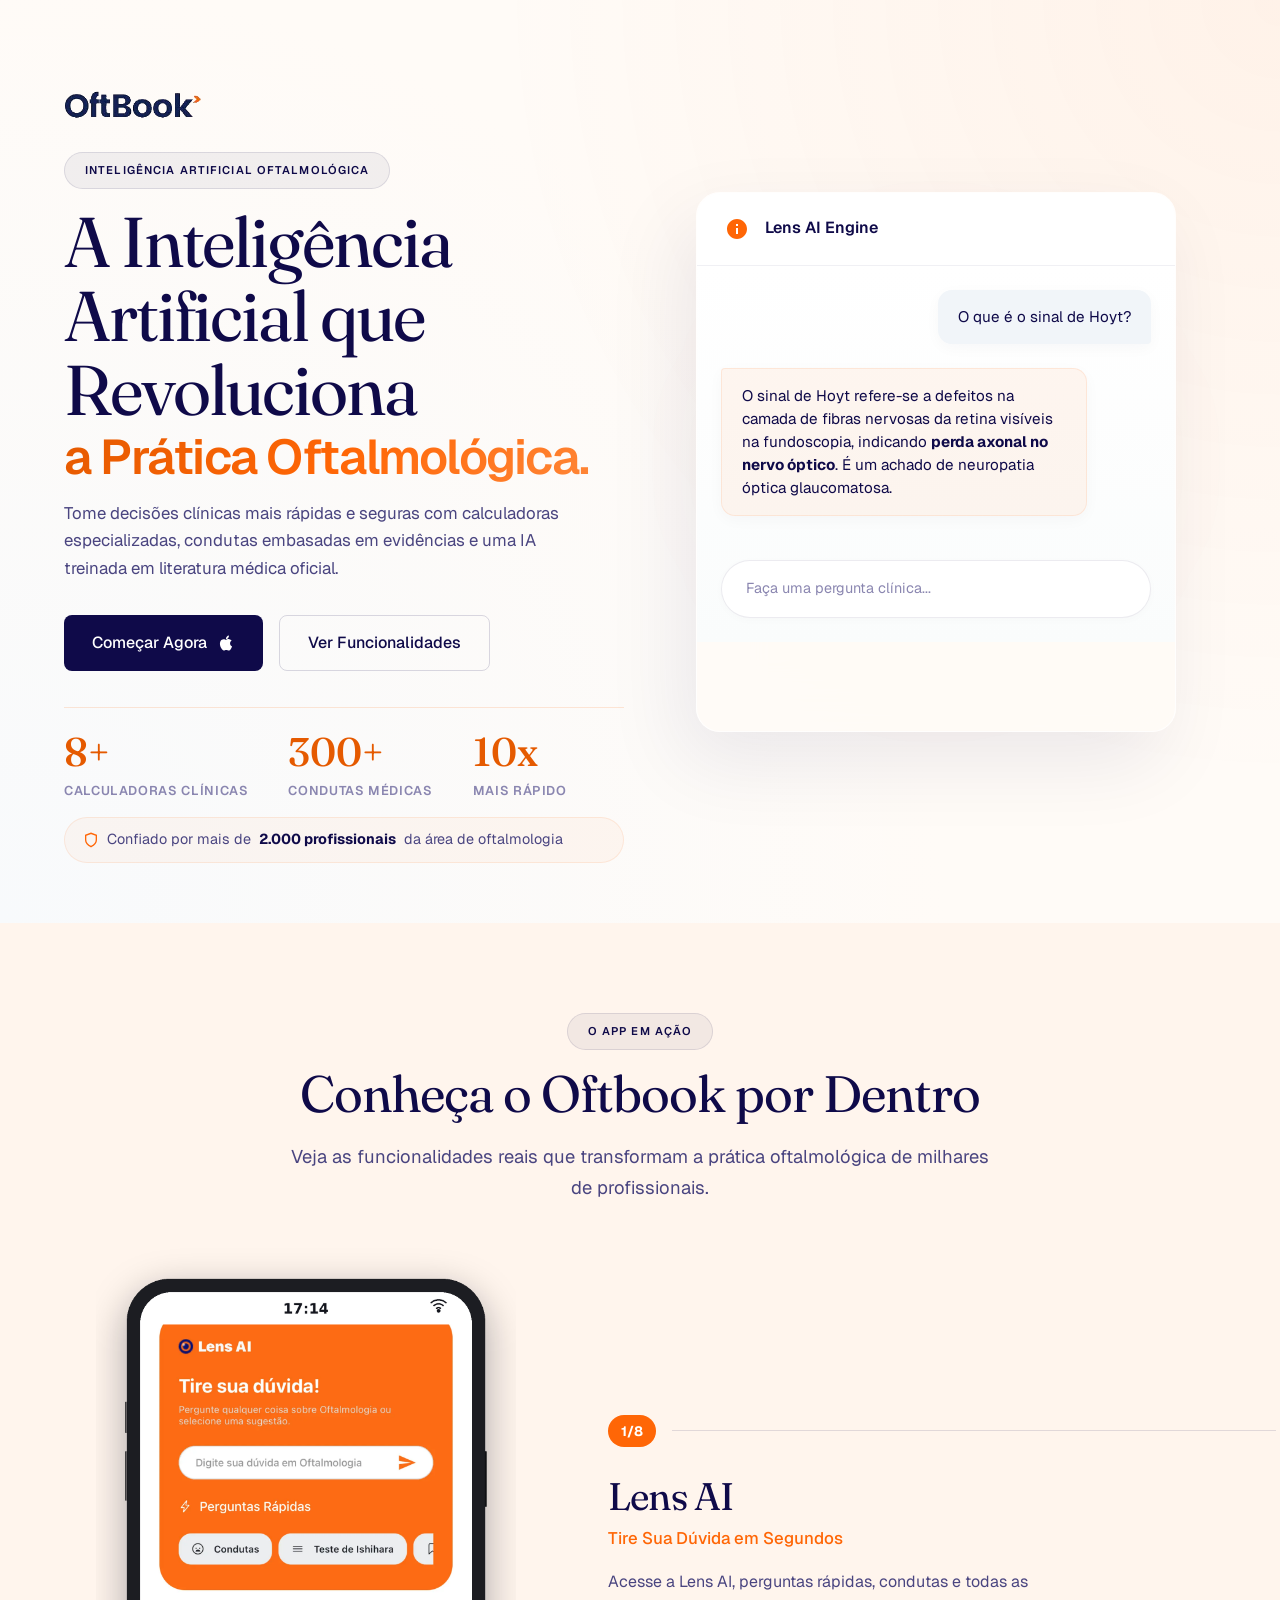
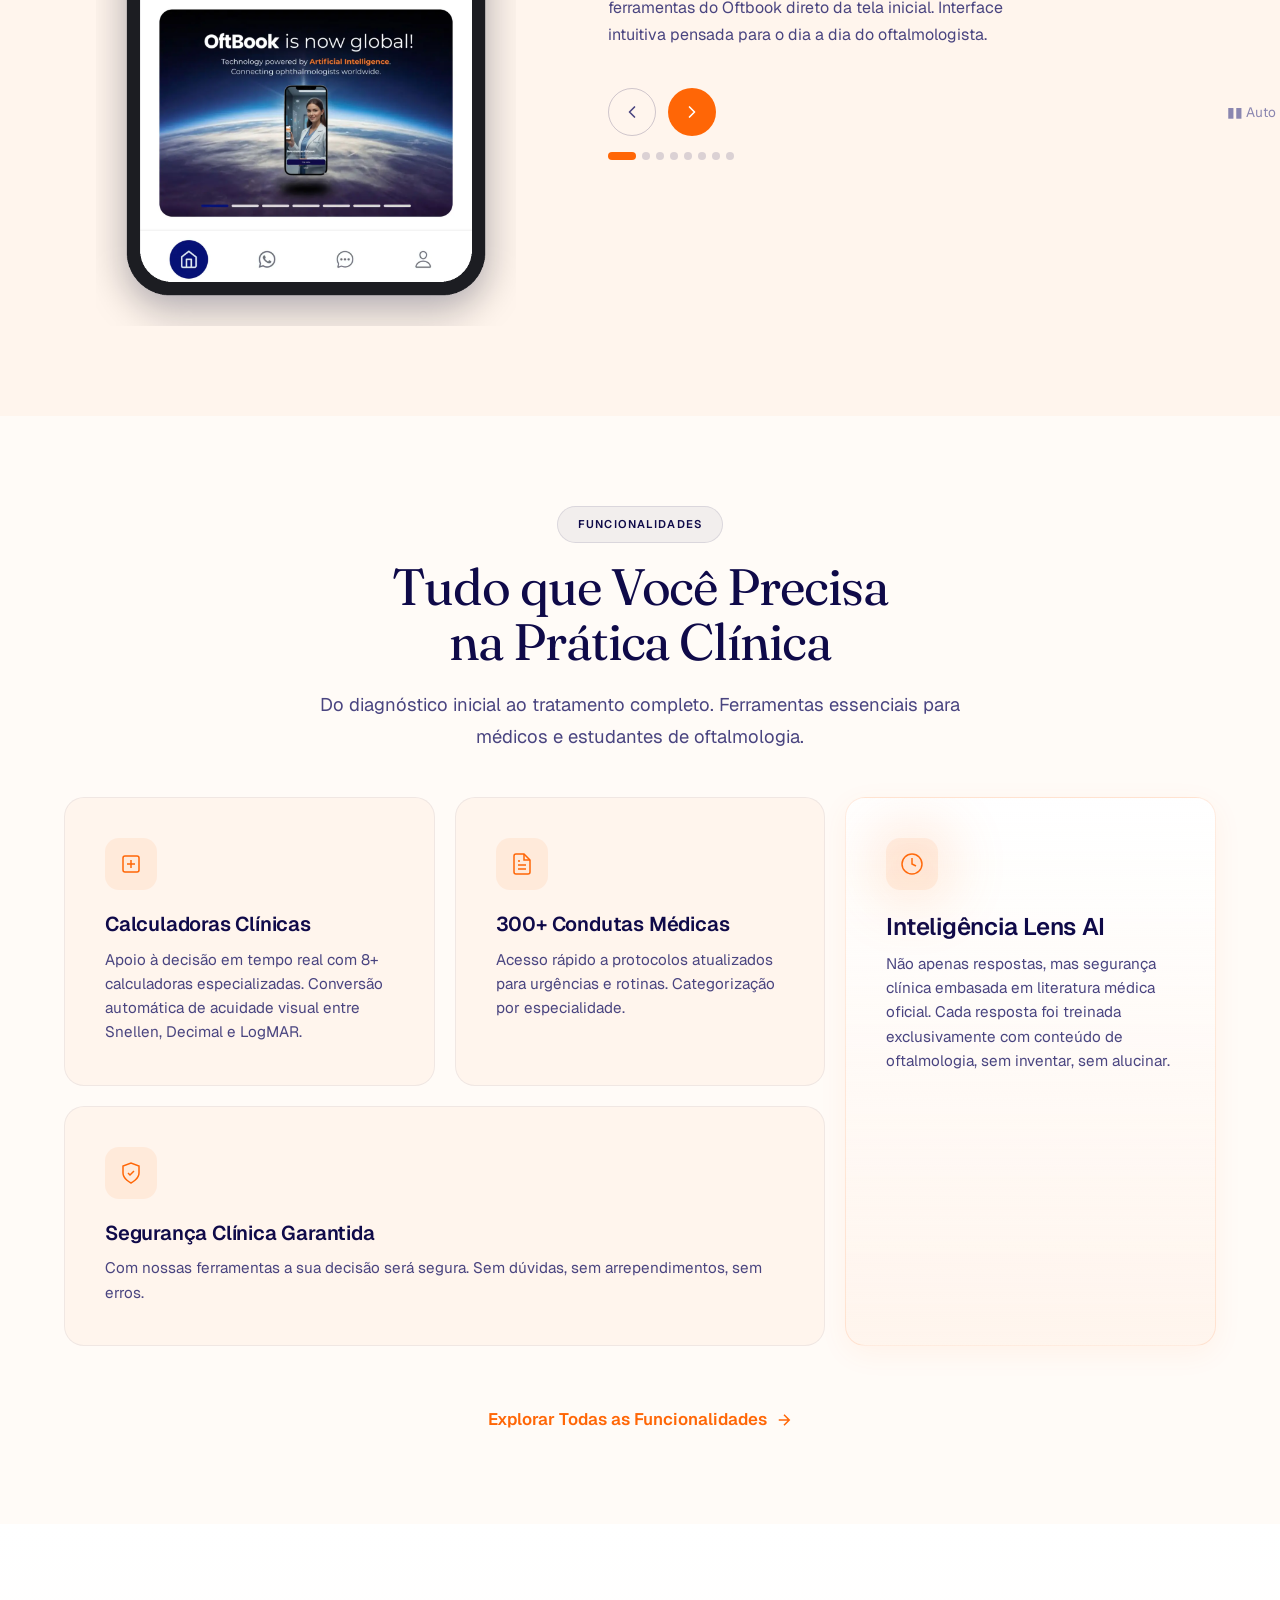
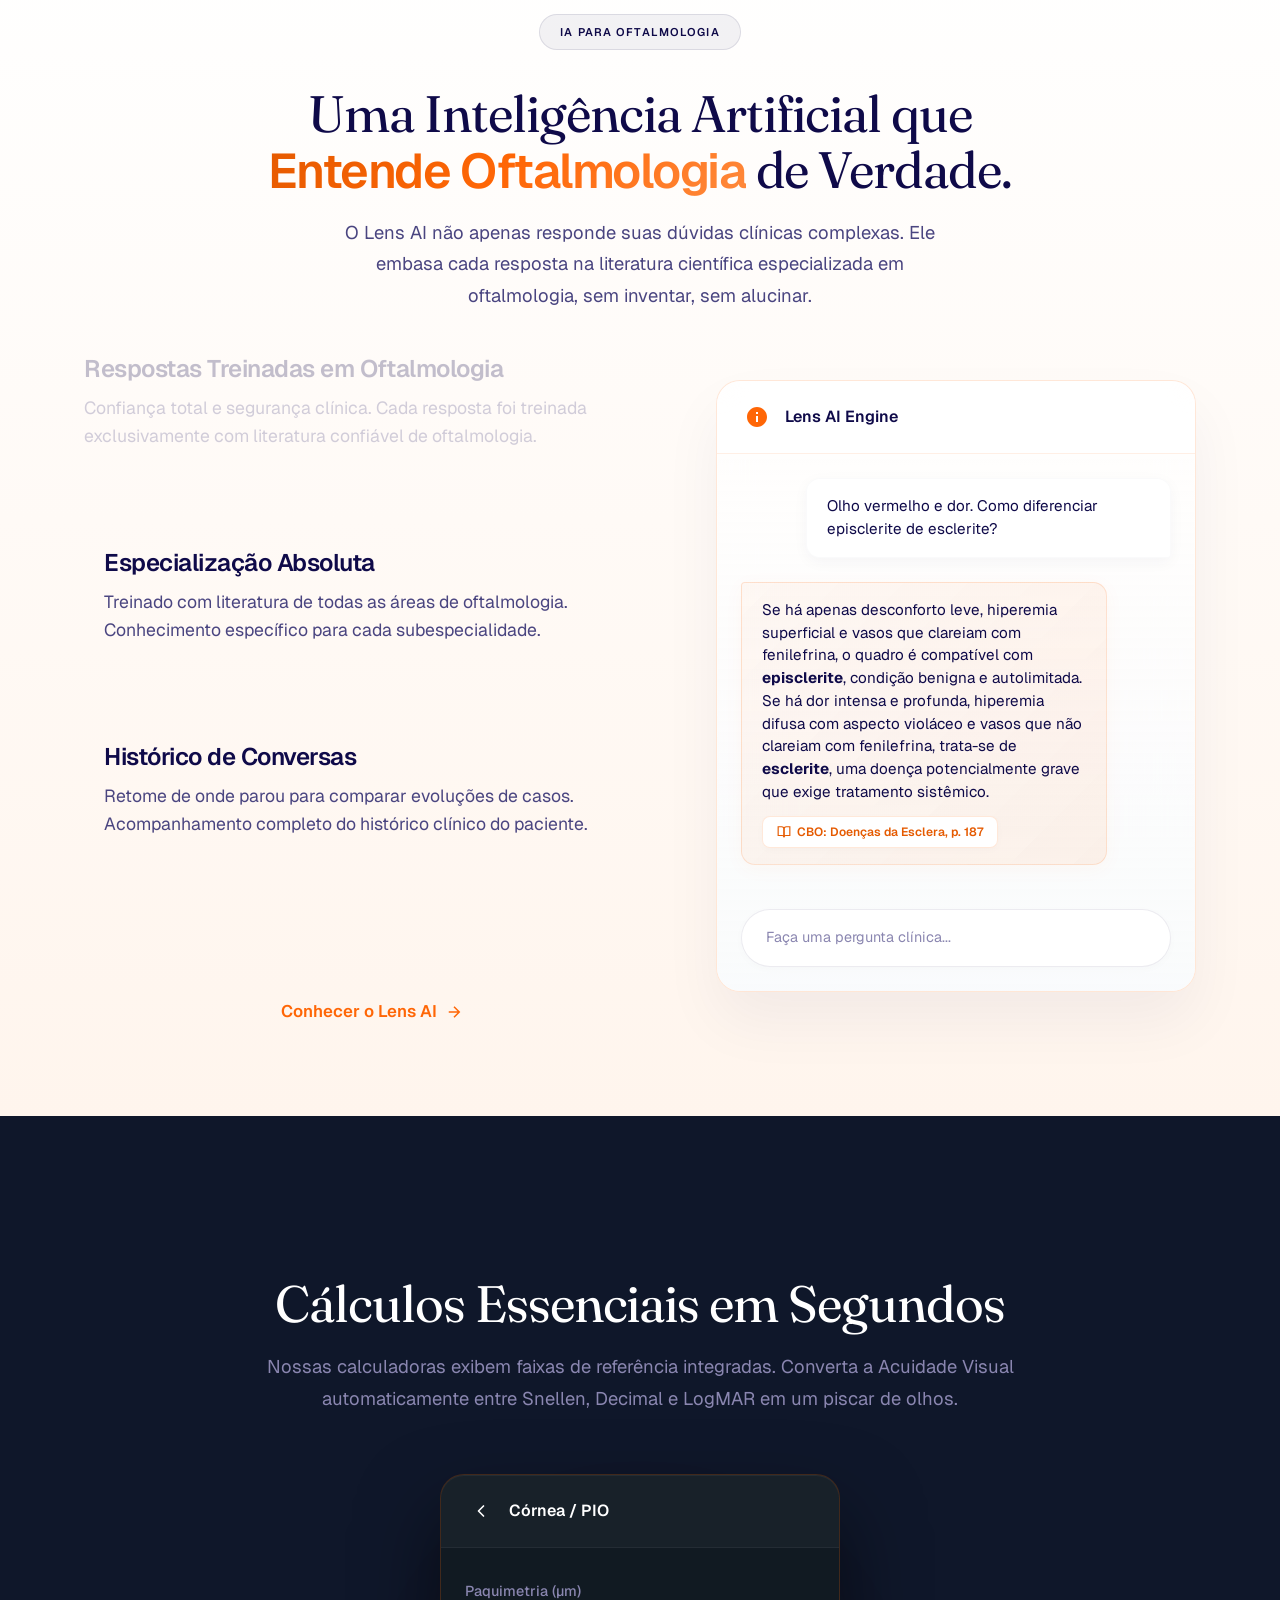
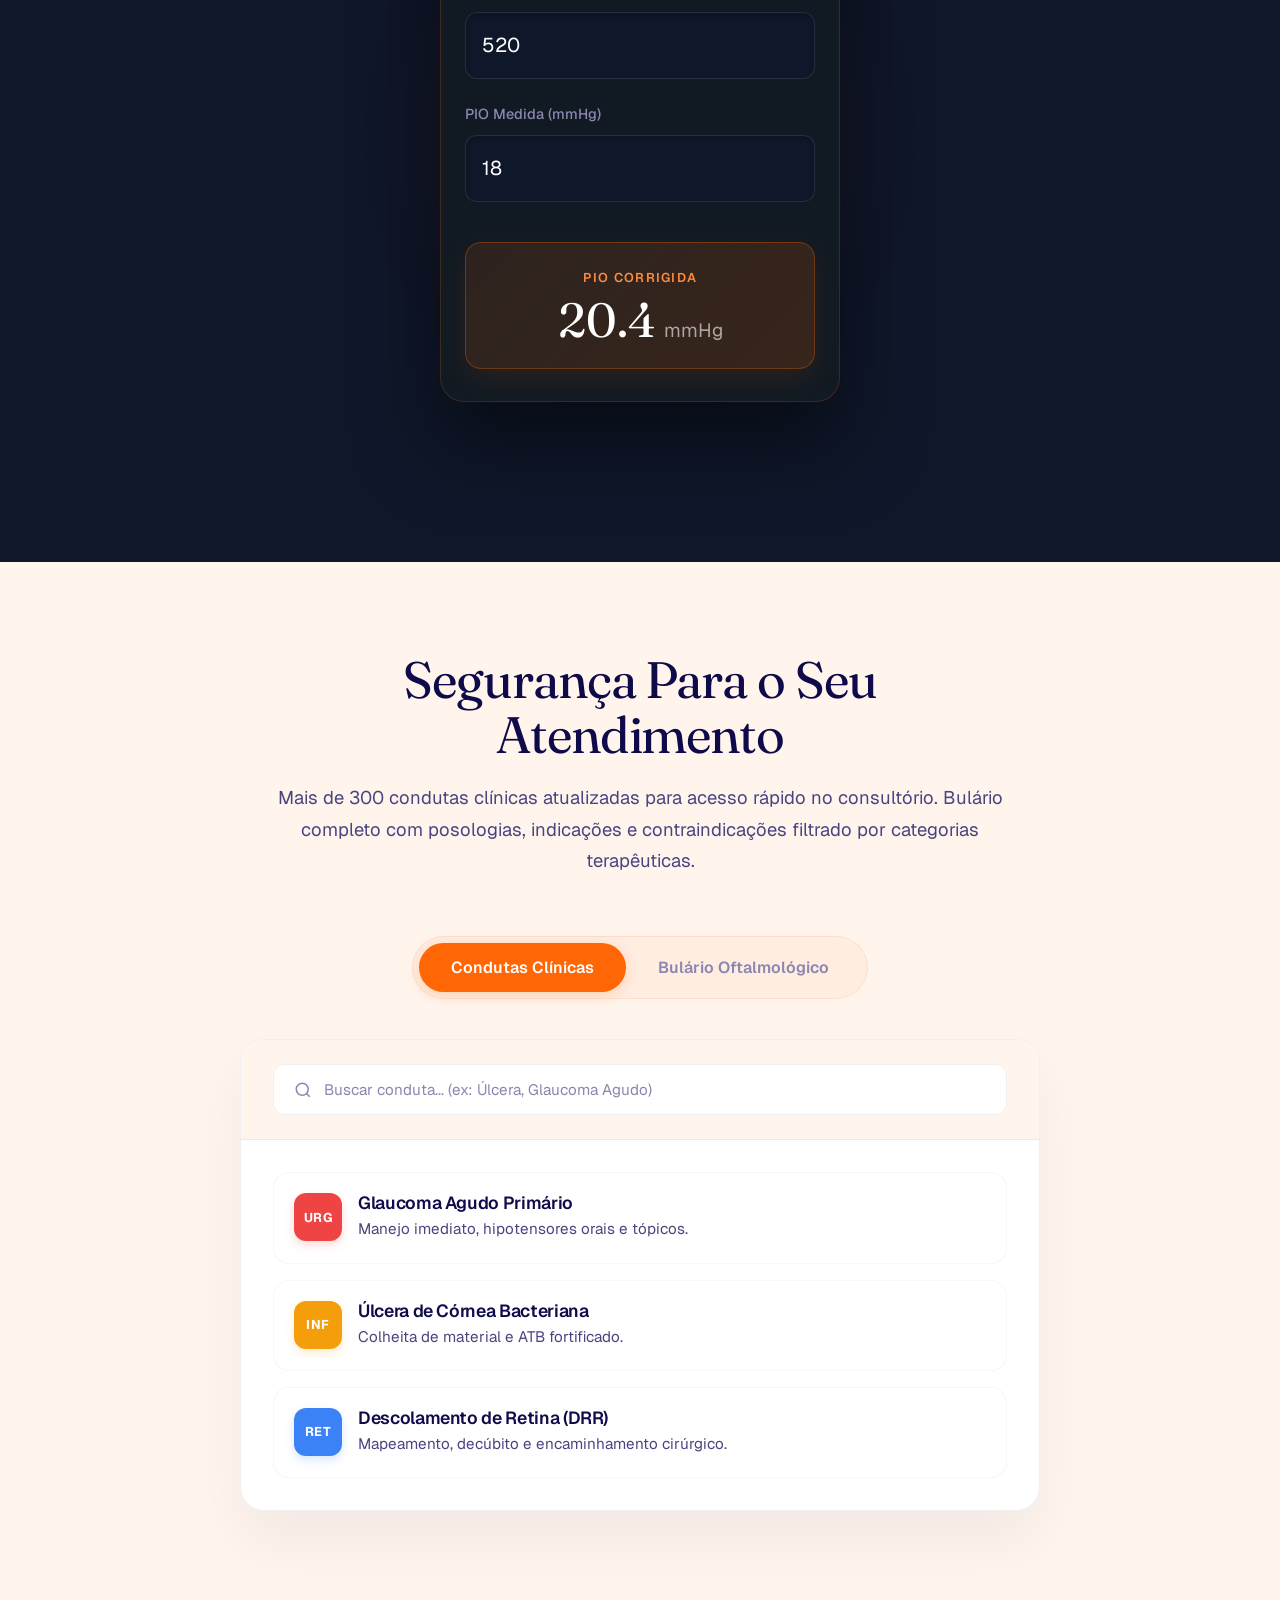
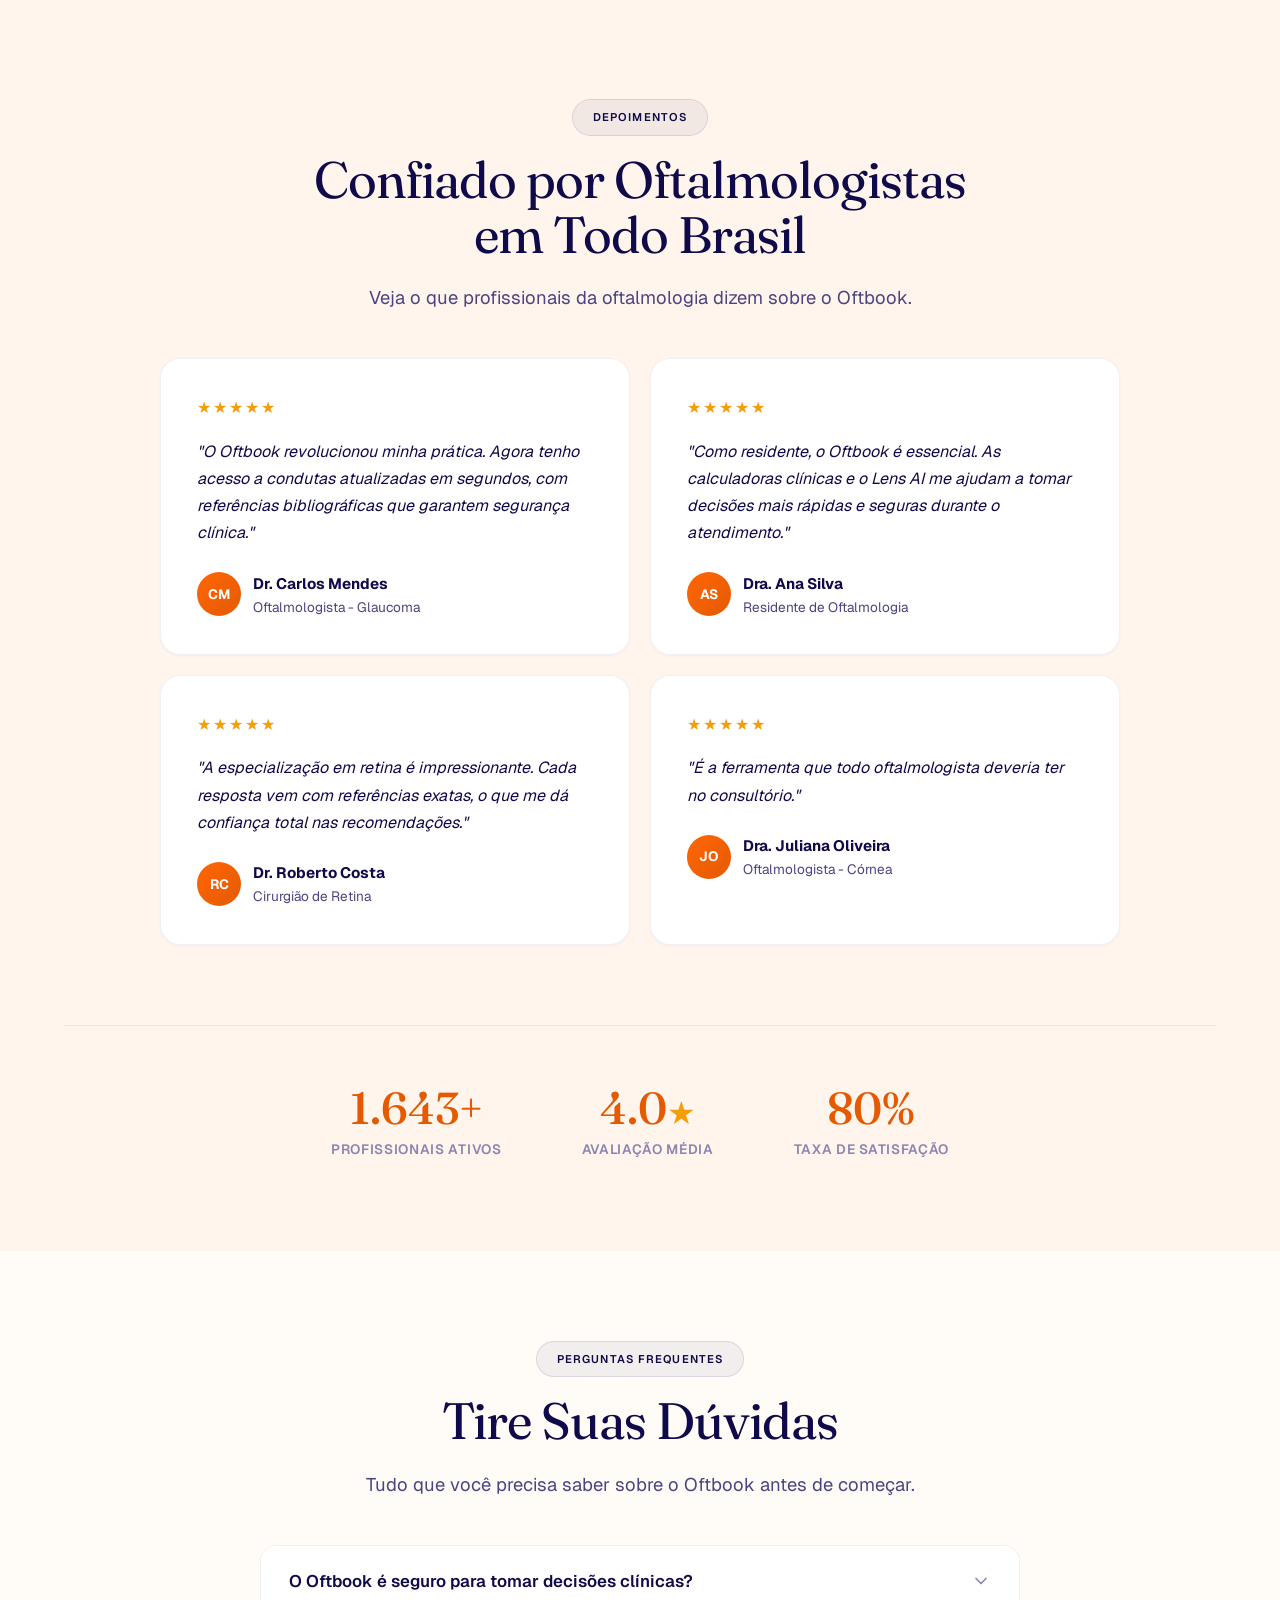
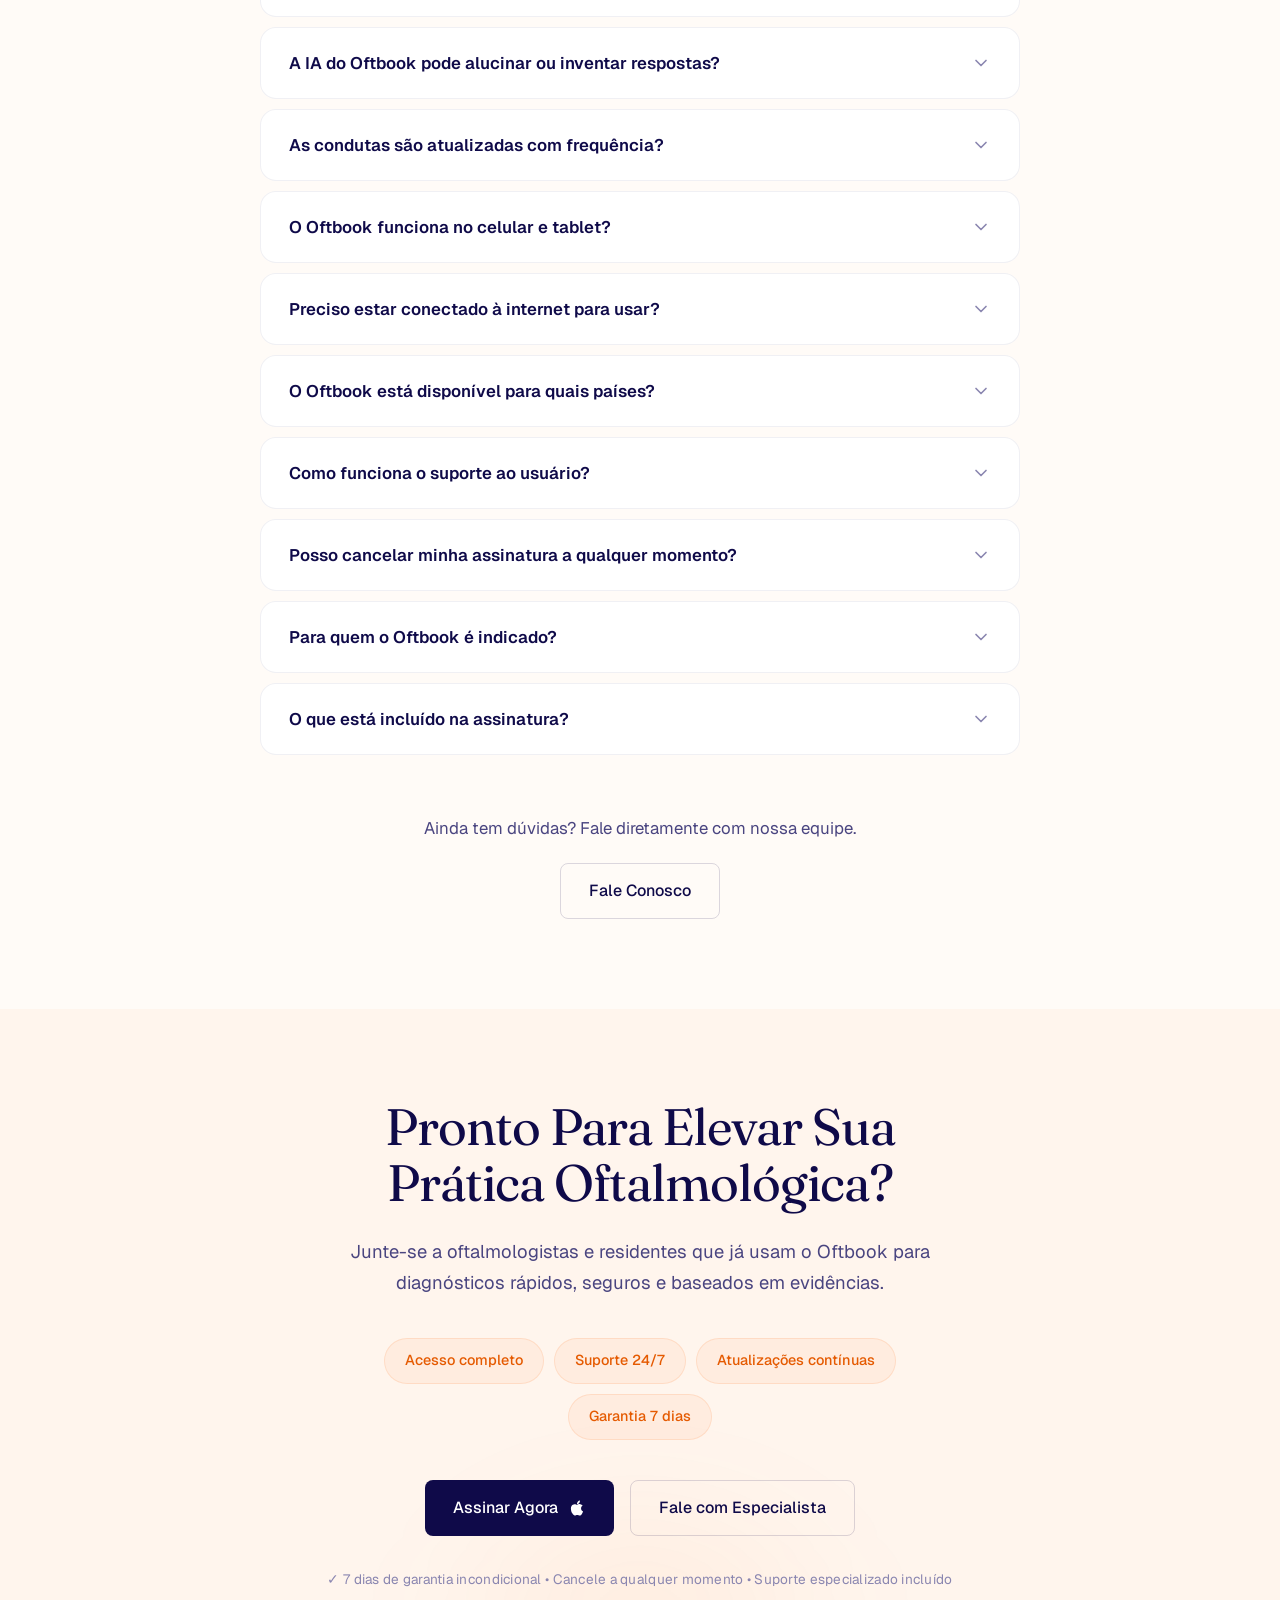
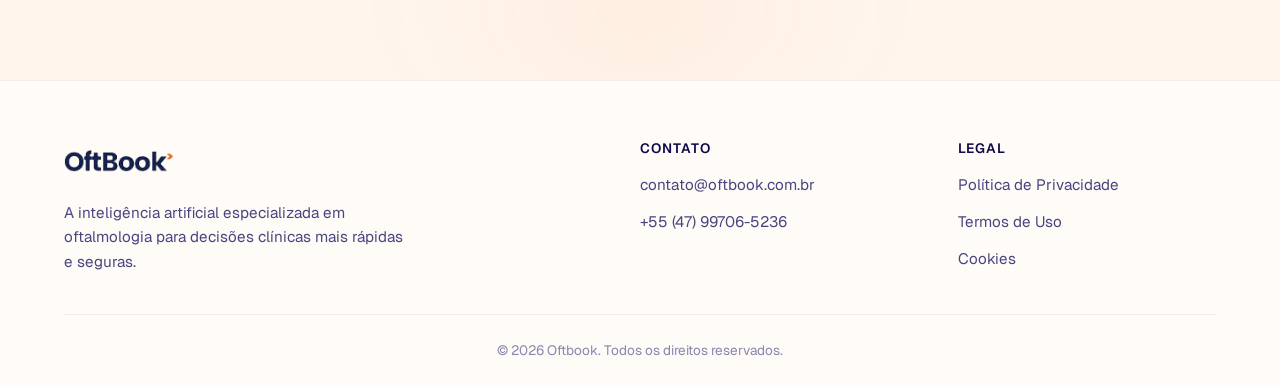
==== commit 236e5588: "feat: novo design com identidade visual premium e mockups atualizados - Nova paleta: navy #0F0A49 + " ====
--- a/index.html
+++ b/index.html
@@ -10,7 +10,7 @@
     <link rel="preconnect" href="https://fonts.gstatic.com" crossorigin>
     <!-- Fonts: Fraunces (Anthropic Serif) + Geist (Antigravity Tech) -->
     <link
-        href="https://fonts.googleapis.com/css2?family=Fraunces:opsz,wght@9..144,400;9..144,600&family=Geist:wght@400;500;600&display=swap"
+        href="https://fonts.googleapis.com/css2?family=Fraunces:opsz,wght@9..144,300;9..144,400;9..144,600;9..144,700;9..144,800&family=Geist:wght@300;400;500;600;700&display=swap"
         rel="stylesheet">
     <link rel="stylesheet" href="style.css">
     <link rel="stylesheet" href="https://unpkg.com/aos@next/dist/aos.css" />
@@ -24,8 +24,11 @@
         <!-- HERO -->
         <section class="hero split-overlap">
             <div class="hero-content">
+                <div class="hero-logo-area" style="margin-bottom:24px;">
+                    <img src="oftbook df.png" alt="OftBook" style="height:40px;width:auto;">
+                </div>
                 <div class="hero-badge-group">
-                    <div class="pill-badge">Inteligência Artificial Médica</div>
+                    <div class="pill-badge">Inteligência Artificial Oftalmológica</div>
                 </div>
 
                 <h1 class="hero-title">
@@ -81,7 +84,7 @@
                                     <svg viewBox="0 0 24 24" fill="none" class="mock-logo">
                                         <path
                                             d="M12 2C6.48 2 2 6.48 2 12s4.48 10 10 10 10-4.48 10-10S17.52 2 12 2zm1 15h-2v-6h2v6zm0-8h-2V7h2v2z"
-                                            fill="#F97316" />
+                                            fill="#FF6606" />
                                     </svg>
                                 </div>
                                 <span>Lens AI Engine</span>
@@ -115,20 +118,15 @@
                 <div class="carousel-split" data-aos="fade-up" data-aos-delay="200">
                     <!-- LEFT: iPhone Mockup -->
                     <div class="phone-mockup">
-                        <div class="phone-frame">
-                            <div class="phone-island"></div>
-                            <div class="phone-screen">
-                                <div class="carousel-track" id="carousel-track">
-                                    <div class="carousel-slide"><img src="oftbook-pagina-inicial_8a1683c4.webp" alt="Oftbook - Página Inicial" width="390" height="844" loading="lazy"></div>
-                                    <div class="carousel-slide"><img src="oftbook-ia_3f5203a4.webp" alt="Oftbook - Lens AI" width="390" height="844" loading="lazy"></div>
-                                    <div class="carousel-slide"><img src="oftbook-calculadoras_709f32af.webp" alt="Oftbook - Calculadoras" width="390" height="844" loading="lazy"></div>
-                                    <div class="carousel-slide"><img src="oftbook-conduta1_5efc9139.webp" alt="Oftbook - Condutas" width="390" height="844" loading="lazy"></div>
-                                    <div class="carousel-slide"><img src="oftbook-conduta2_2c78a2a7.webp" alt="Oftbook - Conduta Detalhada" width="390" height="844" loading="lazy"></div>
-                                    <div class="carousel-slide"><img src="oftbook-ferramentas_c2fa5a76.webp" alt="Oftbook - Ferramentas" width="390" height="844" loading="lazy"></div>
-                                    <div class="carousel-slide"><img src="oftbook-codigos_ff91e166.webp" alt="Oftbook - Códigos CID" width="390" height="844" loading="lazy"></div>
-                                    <div class="carousel-slide"><img src="oftbook-atlas_e7394381.webp" alt="Oftbook - Atlas" width="390" height="844" loading="lazy"></div>
-                                </div>
-                            </div>
+                        <div class="carousel-track" id="carousel-track">
+                            <div class="carousel-slide"><img src="oftbook-mockup-01-lens-ai.png" alt="Oftbook - Lens AI" loading="lazy"></div>
+                            <div class="carousel-slide"><img src="oftbook-mockup-02-ferramentas.png" alt="Oftbook - Ferramentas" loading="lazy"></div>
+                            <div class="carousel-slide"><img src="oftbook-mockup-03-condutas.png" alt="Oftbook - Condutas" loading="lazy"></div>
+                            <div class="carousel-slide"><img src="oftbook-mockup-04-tratamento.png" alt="Oftbook - Tratamento" loading="lazy"></div>
+                            <div class="carousel-slide"><img src="oftbook-mockup-05-atlas.png" alt="Oftbook - Atlas" loading="lazy"></div>
+                            <div class="carousel-slide"><img src="oftbook-mockup-06-chat.png" alt="Oftbook - Chat" loading="lazy"></div>
+                            <div class="carousel-slide"><img src="oftbook-mockup-07-calculadoras.png" alt="Oftbook - Calculadoras" loading="lazy"></div>
+                            <div class="carousel-slide"><img src="oftbook-mockup-08-codigos.png" alt="Oftbook - Códigos" loading="lazy"></div>
                         </div>
                     </div>
 
@@ -139,9 +137,9 @@
                             <div class="counter-line"></div>
                         </div>
 
-                        <h3 class="slide-title" id="slide-title">Página Inicial</h3>
-                        <span class="slide-subtitle" id="slide-subtitle">Tudo ao Alcance dos Seus Dedos</span>
-                        <p class="slide-desc" id="slide-desc">Acesse rapidamente a Lens AI, perguntas rápidas, condutas e todas as ferramentas do Oftbook direto da tela inicial. Interface intuitiva pensada para o dia a dia do oftalmologista.</p>
+                        <h3 class="slide-title" id="slide-title">Lens AI</h3>
+                        <span class="slide-subtitle" id="slide-subtitle">Tire Sua Dúvida em Segundos</span>
+                        <p class="slide-desc" id="slide-desc">Acesse a Lens AI, perguntas rápidas, condutas e todas as ferramentas do Oftbook direto da tela inicial. Interface intuitiva pensada para o dia a dia do oftalmologista.</p>
 
                         <div class="carousel-nav-row">
                             <button class="carousel-btn carousel-prev" aria-label="Anterior">
@@ -181,7 +179,7 @@
                     <!-- Card 1: Calculadoras (1x1) -->
                     <div class="feature-card" data-aos="fade-up" data-aos-delay="100">
                         <div class="feature-icon">
-                            <svg width="24" height="24" viewBox="0 0 24 24" fill="none" stroke="#F97316" stroke-width="1.5">
+                            <svg width="24" height="24" viewBox="0 0 24 24" fill="none" stroke="#FF6606" stroke-width="1.5">
                                 <rect x="4" y="4" width="16" height="16" rx="2"/>
                                 <path d="M8 12h8M12 8v8"/>
                             </svg>
@@ -193,7 +191,7 @@
                     <!-- Card 2: Condutas (1x1) -->
                     <div class="feature-card" data-aos="fade-up" data-aos-delay="200">
                         <div class="feature-icon">
-                            <svg width="24" height="24" viewBox="0 0 24 24" fill="none" stroke="#F97316" stroke-width="1.5">
+                            <svg width="24" height="24" viewBox="0 0 24 24" fill="none" stroke="#FF6606" stroke-width="1.5">
                                 <path d="M14 2H6a2 2 0 0 0-2 2v16a2 2 0 0 0 2 2h12a2 2 0 0 0 2-2V8z"/>
                                 <path d="M14 2v6h6M16 13H8M16 17H8M10 9H8"/>
                             </svg>
@@ -205,7 +203,7 @@
                     <!-- Card 3: Lens AI (1x2 tall — destaque) -->
                     <div class="feature-card feature-card--tall feature-card--highlight" data-aos="fade-up" data-aos-delay="300">
                         <div class="feature-icon">
-                            <svg width="24" height="24" viewBox="0 0 24 24" fill="none" stroke="#F97316" stroke-width="1.5">
+                            <svg width="24" height="24" viewBox="0 0 24 24" fill="none" stroke="#FF6606" stroke-width="1.5">
                                 <circle cx="12" cy="12" r="10"/>
                                 <path d="M12 6v6l4 2"/>
                             </svg>
@@ -218,7 +216,7 @@
                     <!-- Card 4: Segurança (2x1 wide) -->
                     <div class="feature-card feature-card--wide" data-aos="fade-up" data-aos-delay="400">
                         <div class="feature-icon">
-                            <svg width="24" height="24" viewBox="0 0 24 24" fill="none" stroke="#F97316" stroke-width="1.5">
+                            <svg width="24" height="24" viewBox="0 0 24 24" fill="none" stroke="#FF6606" stroke-width="1.5">
                                 <path d="M12 22s8-4 8-10V5l-8-3-8 3v7c0 6 8 10 8 10z"/>
                                 <path d="M9 12l2 2 4-4"/>
                             </svg>
@@ -283,7 +281,7 @@
                                 <svg viewBox="0 0 24 24" fill="none" class="mock-logo">
                                     <path
                                         d="M12 2C6.48 2 2 6.48 2 12s4.48 10 10 10 10-4.48 10-10S17.52 2 12 2zm1 15h-2v-6h2v6zm0-8h-2V7h2v2z"
-                                        fill="#F97316" />
+                                        fill="#FF6606" />
                                 </svg>
                             </div>
                             <span>Lens AI Engine</span>
@@ -359,8 +357,8 @@
         <section class="section-tabs-interactive" id="condutas">
             <div class="container tabs-container">
                 <div class="section-header center-align" data-aos="fade-up">
-                    <h2 class="section-title">Segurança Para o Seu Plantão</h2>
-                    <p class="section-desc">Mais de 300 condutas clínicas atualizadas para acesso rápido na urgência.
+                    <h2 class="section-title">Segurança Para o Seu Atendimento</h2>
+                    <p class="section-desc">Mais de 300 condutas clínicas atualizadas para acesso rápido no consultório.
                         Bulário completo com posologias, indicações e contraindicações filtrado por categorias
                         terapêuticas.</p>
                 </div>
@@ -476,7 +474,7 @@
                         <div class="testimonial-stars">
                             <span>&#9733;</span><span>&#9733;</span><span>&#9733;</span><span>&#9733;</span><span>&#9733;</span>
                         </div>
-                        <p class="testimonial-quote">"Como residente, o Oftbook é essencial. As calculadoras clínicas e o Lens AI me ajudam a tomar decisões mais rápidas e seguras durante o plantão."</p>
+                        <p class="testimonial-quote">"Como residente, o Oftbook é essencial. As calculadoras clínicas e o Lens AI me ajudam a tomar decisões mais rápidas e seguras durante o atendimento."</p>
                         <div class="testimonial-author">
                             <div class="author-avatar">AS</div>
                             <div class="author-info">
@@ -703,7 +701,7 @@
     <footer class="site-footer">
         <div class="container footer-grid">
             <div class="footer-brand">
-                <div class="footer-logo"><strong>Oftbook</strong></div>
+                <div class="footer-logo"><img src="oftbook df.png" alt="OftBook" style="height:32px;width:auto;"></div>
                 <p class="footer-tagline">A inteligência artificial especializada em oftalmologia para decisões clínicas mais rápidas e seguras.</p>
             </div>
             <div class="footer-contact">
--- a/style.css
+++ b/style.css
@@ -12,24 +12,24 @@
     --bg-surface:    rgba(255,251,247,0.9);
 
     /* Accent: Orange (match app brand) */
-    --accent-primary: #F97316;
-    --accent-light:   #FDBA74;
-    --accent-dark:    #EA580C;
-    --accent-glow:    rgba(249,115,22,0.15);
-
-    /* Text: Navy Blue */
-    --text-primary:   #1E293B;
-    --text-secondary: #64748B;
-    --text-muted:     #94A3B8;
+    --accent-primary: #FF6606;
+    --accent-light:   #FF8A3D;
+    --accent-dark:    #E55A00;
+    --accent-glow:    rgba(255,102,6,0.15);
+
+    /* Text: Navy Premium */
+    --text-primary:   #0F0A49;
+    --text-secondary: #4A4580;
+    --text-muted:     #8A86B0;
     --text-inverse:   #FFFBF7;
 
     /* Borders & Shadows */
-    --border-subtle:  rgba(30,41,59,0.06);
-    --border-accent:  rgba(249,115,22,0.15);
-    --shadow-sm:      0 1px 3px rgba(30,41,59,0.04);
-    --shadow-md:      0 8px 30px rgba(30,41,59,0.06);
-    --shadow-lg:      0 25px 60px rgba(30,41,59,0.08);
-    --shadow-glow:    0 0 40px rgba(249,115,22,0.12);
+    --border-subtle:  rgba(15,10,73,0.06);
+    --border-accent:  rgba(255,102,6,0.15);
+    --shadow-sm:      0 1px 3px rgba(15,10,73,0.04);
+    --shadow-md:      0 8px 30px rgba(15,10,73,0.06);
+    --shadow-lg:      0 25px 60px rgba(15,10,73,0.08);
+    --shadow-glow:    0 0 40px rgba(255,102,6,0.12);
 
     /* Typography */
     --font-heading: 'Fraunces', serif;
@@ -100,34 +100,16 @@
     display: inline-flex;
     align-self: flex-start;
     font-family: var(--font-body);
-    font-size: 0.75rem;
-    font-weight: 700;
-    letter-spacing: 0.12em;
+    font-size: 0.7rem;
+    font-weight: 600;
+    letter-spacing: 0.1em;
     text-transform: uppercase;
-    padding: 6px 16px;
+    padding: 8px 20px;
     border-radius: 100px;
-    background: linear-gradient(90deg, rgba(249,115,22,0.12), rgba(249,115,22,0.04));
-    border: 1px solid rgba(249,115,22,0.3);
-    box-shadow: 0 0 20px rgba(249,115,22,0.15), inset 0 0 10px rgba(249,115,22,0.08);
-    color: var(--accent-dark);
+    background: rgba(15,10,73,0.05);
+    border: 1px solid rgba(15,10,73,0.1);
+    color: var(--text-primary);
     margin-bottom: 16px;
-    backdrop-filter: blur(8px);
-    position: relative;
-    overflow: hidden;
-}
-
-.pill-badge::before {
-    content: '';
-    position: absolute;
-    top: 0; left: -100%;
-    width: 50%; height: 100%;
-    background: linear-gradient(90deg, transparent, rgba(255,255,255,0.4), transparent);
-    animation: tech-scan 4s infinite linear;
-}
-
-@keyframes tech-scan {
-    0%   { left: -100%; }
-    100% { left: 200%; }
 }
 
 /* =========================================================================
@@ -161,18 +143,18 @@
 .btn-primary:hover {
     background: var(--accent-dark);
     transform: translateY(-3px);
-    box-shadow: 0 12px 35px rgba(249,115,22,0.25);
+    box-shadow: 0 12px 35px rgba(255,102,6,0.25);
 }
 
 .btn-secondary {
     background: transparent;
     color: var(--text-primary);
-    border: 1px solid rgba(15,23,42,0.15);
+    border: 1px solid rgba(15,10,73,0.15);
 }
 
 .btn-secondary:hover {
     background: #ffffff;
-    border-color: rgba(15,23,42,0.08);
+    border-color: rgba(15,10,73,0.08);
     box-shadow: 0 6px 20px rgba(0,0,0,0.04);
 }
 
@@ -233,7 +215,7 @@
     position: relative;
     overflow: hidden;
     background:
-        radial-gradient(circle at top right, rgba(249,115,22,0.06), transparent 50%),
+        radial-gradient(circle at top right, rgba(255,102,6,0.06), transparent 50%),
         radial-gradient(circle at bottom left, rgba(248,250,252,1), transparent 60%);
 }
 
@@ -323,8 +305,8 @@
     color: var(--text-secondary);
     margin-top: 16px;
     padding: 10px 18px;
-    background: rgba(249,115,22,0.04);
-    border: 1px solid rgba(249,115,22,0.1);
+    background: rgba(255,102,6,0.04);
+    border: 1px solid rgba(255,102,6,0.1);
     border-radius: 100px;
 }
 
@@ -342,7 +324,7 @@
 .glow-orb {
     position: absolute;
     width: 500px; height: 500px;
-    background: radial-gradient(circle, rgba(249,115,22,0.1) 0%, transparent 65%);
+    background: radial-gradient(circle, rgba(255,102,6,0.1) 0%, transparent 65%);
     top: 50%; left: 50%;
     transform: translate(-50%, -50%);
     border-radius: 50%;
@@ -367,7 +349,7 @@
     backdrop-filter: blur(30px);
     -webkit-backdrop-filter: blur(30px);
     border: 1px solid rgba(255,255,255,0.7);
-    box-shadow: -15px 30px 80px rgba(15,23,42,0.08), inset 0 1px 0 rgba(255,255,255,1);
+    box-shadow: -15px 30px 80px rgba(15,10,73,0.08), inset 0 1px 0 rgba(255,255,255,1);
     border-radius: 24px;
     overflow: hidden;
     height: 540px;
@@ -409,7 +391,7 @@
     max-width: 85%;
     line-height: 1.5;
     position: relative;
-    box-shadow: 0 4px 15px rgba(15,23,42,0.03);
+    box-shadow: 0 4px 15px rgba(15,10,73,0.03);
 }
 
 .chat-bubble.user {
@@ -420,8 +402,8 @@
 }
 
 .chat-bubble.ai {
-    background: rgba(249,115,22,0.06);
-    border: 1px solid rgba(249,115,22,0.1);
+    background: rgba(255,102,6,0.06);
+    border: 1px solid rgba(255,102,6,0.1);
     color: var(--text-primary);
     align-self: flex-start;
     border-top-left-radius: 4px;
@@ -438,15 +420,15 @@
     padding: 6px 14px;
     border-radius: 8px;
     margin-top: 12px;
-    border: 1px solid rgba(249,115,22,0.15);
+    border: 1px solid rgba(255,102,6,0.15);
 }
 
 .chat-input-mockup { margin-top: auto; padding-top: 20px; }
 
 .input-pill {
     background: #ffffff;
-    border: 1px solid rgba(15,23,42,0.08);
-    box-shadow: 0 2px 10px rgba(15,23,42,0.02);
+    border: 1px solid rgba(15,10,73,0.08);
+    box-shadow: 0 2px 10px rgba(15,10,73,0.02);
     border-radius: 100px;
     padding: 16px 24px;
     color: var(--text-muted);
@@ -470,56 +452,30 @@
     margin: 0 auto;
 }
 
-/* iPhone Mockup Frame */
+/* Mockup — contém o carrossel; imagens já trazem frame do celular */
 .phone-mockup {
     position: relative;
     width: 100%;
-    max-width: 300px;
+    max-width: 420px;
     margin: 0 auto;
-}
-
-.phone-frame {
-    position: relative;
-    background: #0a0a0a;
-    border-radius: 48px;
-    padding: 10px;
-    box-shadow: 0 25px 60px rgba(0,0,0,0.15), inset 0 0 0 1.5px rgba(255,255,255,0.1);
-}
-
-.phone-island {
-    position: absolute;
-    top: 16px; left: 50%;
-    transform: translateX(-50%);
-    width: 90px; height: 24px;
-    background: #0a0a0a;
-    border-radius: 100px;
-    z-index: 3;
-}
-
-.phone-screen {
-    position: relative;
-    border-radius: 40px;
     overflow: hidden;
-    background: #fff;
-    aspect-ratio: 9 / 19.5;
-}
-
-.phone-screen .carousel-track {
-    display: flex;
-    height: 100%;
+}
+
+.phone-mockup .carousel-track {
+    display: flex;
+    width: 100%;
     transition: transform 600ms cubic-bezier(0.32, 0.72, 0, 1);
 }
 
-.phone-screen .carousel-slide {
+.phone-mockup .carousel-slide {
+    width: 100%;
     min-width: 100%;
-    height: 100%;
-}
-
-.phone-screen .carousel-slide img {
+    flex-shrink: 0;
+}
+
+.phone-mockup .carousel-slide img {
     width: 100%;
-    height: 100%;
-    object-fit: cover;
-    object-position: top;
+    height: auto;
     display: block;
 }
 
@@ -556,7 +512,7 @@
 .counter-line {
     flex: 1;
     height: 1px;
-    background: rgba(30,41,59,0.12);
+    background: rgba(15,10,73,0.12);
 }
 
 .slide-title {
@@ -602,7 +558,7 @@
 
 .carousel-prev {
     background: transparent;
-    border: 1.5px solid rgba(30,41,59,0.2);
+    border: 1.5px solid rgba(15,10,73,0.2);
     color: var(--text-secondary);
     transition: border-color 300ms ease, color 300ms ease;
 }
@@ -621,7 +577,7 @@
 
 .carousel-next:hover {
     background: var(--accent-dark);
-    box-shadow: 0 6px 20px rgba(249,115,22,0.3);
+    box-shadow: 0 6px 20px rgba(255,102,6,0.3);
 }
 
 .carousel-auto-toggle {
@@ -651,7 +607,7 @@
 .carousel-dot {
     width: 8px; height: 8px;
     border-radius: 50%;
-    background: rgba(30,41,59,0.15);
+    background: rgba(15,10,73,0.15);
     border: none;
     padding: 0;
     cursor: pointer;
@@ -704,8 +660,8 @@
 .feature-card:hover {
     transform: translateY(-6px);
     background: #ffffff;
-    border-color: rgba(249,115,22,0.1);
-    box-shadow: 0 20px 50px rgba(15,23,42,0.06);
+    border-color: rgba(255,102,6,0.1);
+    box-shadow: 0 20px 50px rgba(15,10,73,0.06);
 }
 
 .feature-card:hover::before { opacity: 1; }
@@ -716,14 +672,14 @@
 
 /* Highlight (Lens AI) */
 .feature-card--highlight {
-    background: linear-gradient(180deg, #fff 0%, rgba(249,115,22,0.04) 100%);
-    border-color: rgba(249,115,22,0.12);
-    box-shadow: 0 8px 30px rgba(249,115,22,0.06);
+    background: linear-gradient(180deg, #fff 0%, rgba(255,102,6,0.04) 100%);
+    border-color: rgba(255,102,6,0.12);
+    box-shadow: 0 8px 30px rgba(255,102,6,0.06);
 }
 
 .feature-icon {
     width: 52px; height: 52px;
-    background: rgba(249,115,22,0.08);
+    background: rgba(255,102,6,0.08);
     border-radius: 14px;
     display: flex; align-items: center; justify-content: center;
     margin-bottom: 24px;
@@ -732,7 +688,7 @@
 }
 
 .feature-card:hover .feature-icon {
-    background: rgba(249,115,22,0.12);
+    background: rgba(255,102,6,0.12);
     transform: scale(1.05);
 }
 
@@ -855,12 +811,13 @@
 .lens-mockup.glass-panel {
     width: 100%;
     max-width: 480px;
-    height: 580px;
+    min-height: 580px;
+    height: auto;
     background: rgba(255,255,255,0.75);
     backdrop-filter: blur(30px);
     -webkit-backdrop-filter: blur(30px);
-    border: 1px solid rgba(249,115,22,0.15);
-    box-shadow: 0 30px 60px rgba(15,23,42,0.05), inset 0 0 0 1px rgba(255,255,255,0.5);
+    border: 1px solid rgba(255,102,6,0.15);
+    box-shadow: 0 30px 60px rgba(15,10,73,0.05), inset 0 0 0 1px rgba(255,255,255,0.5);
     border-radius: 24px;
     display: flex;
     flex-direction: column;
@@ -870,7 +827,7 @@
 .lens-mockup .app-header {
     background: rgba(255,255,255,0.5);
     backdrop-filter: blur(10px);
-    border-bottom: 1px solid rgba(249,115,22,0.1);
+    border-bottom: 1px solid rgba(255,102,6,0.1);
 }
 
 .chat-lens {
@@ -879,20 +836,20 @@
 
 .chat-lens .chat-bubble.user {
     background: #ffffff;
-    box-shadow: 0 4px 15px rgba(15,23,42,0.04);
-    border: 1px solid rgba(15,23,42,0.02);
+    box-shadow: 0 4px 15px rgba(15,10,73,0.04);
+    border: 1px solid rgba(15,10,73,0.02);
 }
 
 .chat-lens .chat-bubble.ai {
-    background: linear-gradient(135deg, rgba(249,115,22,0.04), rgba(249,115,22,0.08));
-    border: 1px solid rgba(249,115,22,0.15);
-    box-shadow: 0 4px 20px rgba(249,115,22,0.04);
+    background: linear-gradient(135deg, rgba(255,102,6,0.04), rgba(255,102,6,0.08));
+    border: 1px solid rgba(255,102,6,0.15);
+    box-shadow: 0 4px 20px rgba(255,102,6,0.04);
 }
 
 .chat-lens .citation {
     background: #ffffff;
-    border: 1px solid rgba(249,115,22,0.15);
-    box-shadow: 0 2px 8px rgba(15,23,42,0.02);
+    border: 1px solid rgba(255,102,6,0.15);
+    box-shadow: 0 2px 8px rgba(15,10,73,0.02);
 }
 
 /* =========================================================================
@@ -961,7 +918,7 @@
 
 .calc-mockup-frame {
     background: #111A22;
-    border: 1px solid rgba(249,115,22,0.2);
+    border: 1px solid rgba(255,102,6,0.2);
     border-radius: 24px;
     overflow: hidden;
     box-shadow: 0 40px 80px rgba(0,0,0,0.5), inset 0 1px 0 rgba(255,255,255,0.05);
@@ -1007,15 +964,15 @@
 
 .calc-result-box {
     margin-top: 16px;
-    background: linear-gradient(135deg, rgba(249,115,22,0.12), rgba(234,88,12,0.18));
-    border: 1px solid rgba(249,115,22,0.3);
+    background: linear-gradient(135deg, rgba(255,102,6,0.12), rgba(229,90,0,0.18));
+    border: 1px solid rgba(255,102,6,0.3);
     border-radius: 16px;
     padding: 24px;
     display: flex;
     flex-direction: column;
     align-items: center;
     gap: 8px;
-    box-shadow: 0 10px 30px rgba(249,115,22,0.1);
+    box-shadow: 0 10px 30px rgba(255,102,6,0.1);
 }
 
 .result-label {
@@ -1069,8 +1026,8 @@
 
 .tabs-switcher {
     display: inline-flex;
-    background: rgba(249,115,22,0.05);
-    border: 1px solid rgba(249,115,22,0.1);
+    background: rgba(255,102,6,0.05);
+    border: 1px solid rgba(255,102,6,0.1);
     border-radius: 100px;
     padding: 6px;
     position: relative;
@@ -1103,7 +1060,7 @@
     z-index: 1;
     transition: transform 400ms cubic-bezier(0.165, 0.84, 0.44, 1),
                 width 400ms cubic-bezier(0.165, 0.84, 0.44, 1);
-    box-shadow: 0 4px 15px rgba(249,115,22,0.2);
+    box-shadow: 0 4px 15px rgba(255,102,6,0.2);
 }
 
 .tabs-content-area {
@@ -1133,7 +1090,7 @@
     background: #ffffff;
     border-radius: 24px;
     border: 1px solid var(--border-subtle);
-    box-shadow: 0 30px 60px rgba(15,23,42,0.05);
+    box-shadow: 0 30px 60px rgba(15,10,73,0.05);
     overflow: hidden;
     display: flex;
     flex-direction: column;
@@ -1150,7 +1107,7 @@
     align-items: center;
     gap: 12px;
     background: #ffffff;
-    border: 1px solid rgba(15,23,42,0.06);
+    border: 1px solid rgba(15,10,73,0.06);
     padding: 12px 20px;
     border-radius: 12px;
     color: var(--text-muted);
@@ -1168,7 +1125,7 @@
 .cat-chip {
     padding: 8px 16px;
     background: #ffffff;
-    border: 1px solid rgba(15,23,42,0.06);
+    border: 1px solid rgba(15,10,73,0.06);
     border-radius: 100px;
     font-size: 0.85rem;
     font-weight: 500;
@@ -1195,7 +1152,7 @@
     gap: 16px;
     padding: 20px;
     border-radius: 16px;
-    border: 1px solid rgba(15,23,42,0.03);
+    border: 1px solid rgba(15,10,73,0.03);
     background: #ffffff;
     transition: transform 200ms ease, box-shadow 200ms ease;
 }
@@ -1203,7 +1160,7 @@
 .list-item-mock:hover {
     transform: translateX(4px);
     box-shadow: var(--shadow-md);
-    border-color: rgba(249,115,22,0.1);
+    border-color: rgba(255,102,6,0.1);
 }
 
 .icon-sq {
@@ -1243,7 +1200,7 @@
 .med-pill {
     padding: 20px;
     border: 1px solid var(--border-accent);
-    background: linear-gradient(180deg, #fff 0%, rgba(249,115,22,0.02) 100%);
+    background: linear-gradient(180deg, #fff 0%, rgba(255,102,6,0.02) 100%);
     border-radius: 16px;
     position: relative;
     overflow: hidden;
@@ -1397,11 +1354,11 @@
     transition: border-color 300ms ease, box-shadow 300ms ease;
 }
 
-.faq-item:hover { border-color: rgba(249,115,22,0.12); }
+.faq-item:hover { border-color: rgba(255,102,6,0.12); }
 
 .faq-item.active {
-    border-color: rgba(249,115,22,0.2);
-    box-shadow: 0 8px 30px rgba(249,115,22,0.05);
+    border-color: rgba(255,102,6,0.2);
+    box-shadow: 0 8px 30px rgba(255,102,6,0.05);
 }
 
 .faq-question {
@@ -1484,7 +1441,7 @@
     bottom: -80px; left: 50%;
     transform: translateX(-50%);
     width: 500px; height: 300px;
-    background: radial-gradient(ellipse, rgba(249,115,22,0.06), transparent 70%);
+    background: radial-gradient(ellipse, rgba(255,102,6,0.06), transparent 70%);
     filter: blur(50px);
     z-index: 0;
     animation: breathe 4s ease-in-out infinite;
@@ -1531,8 +1488,8 @@
     display: inline-flex;
     padding: 10px 20px;
     border-radius: 100px;
-    background: rgba(249,115,22,0.06);
-    border: 1px solid rgba(249,115,22,0.12);
+    background: rgba(255,102,6,0.06);
+    border: 1px solid rgba(255,102,6,0.12);
     font-size: 0.9rem;
     font-weight: 500;
     color: var(--accent-dark);
@@ -1757,7 +1714,8 @@
 
     /* Lens AI mockup */
     .lens-mockup.glass-panel {
-        height: 460px;
+        min-height: 460px;
+        height: auto;
         max-width: 100%;
     }
 
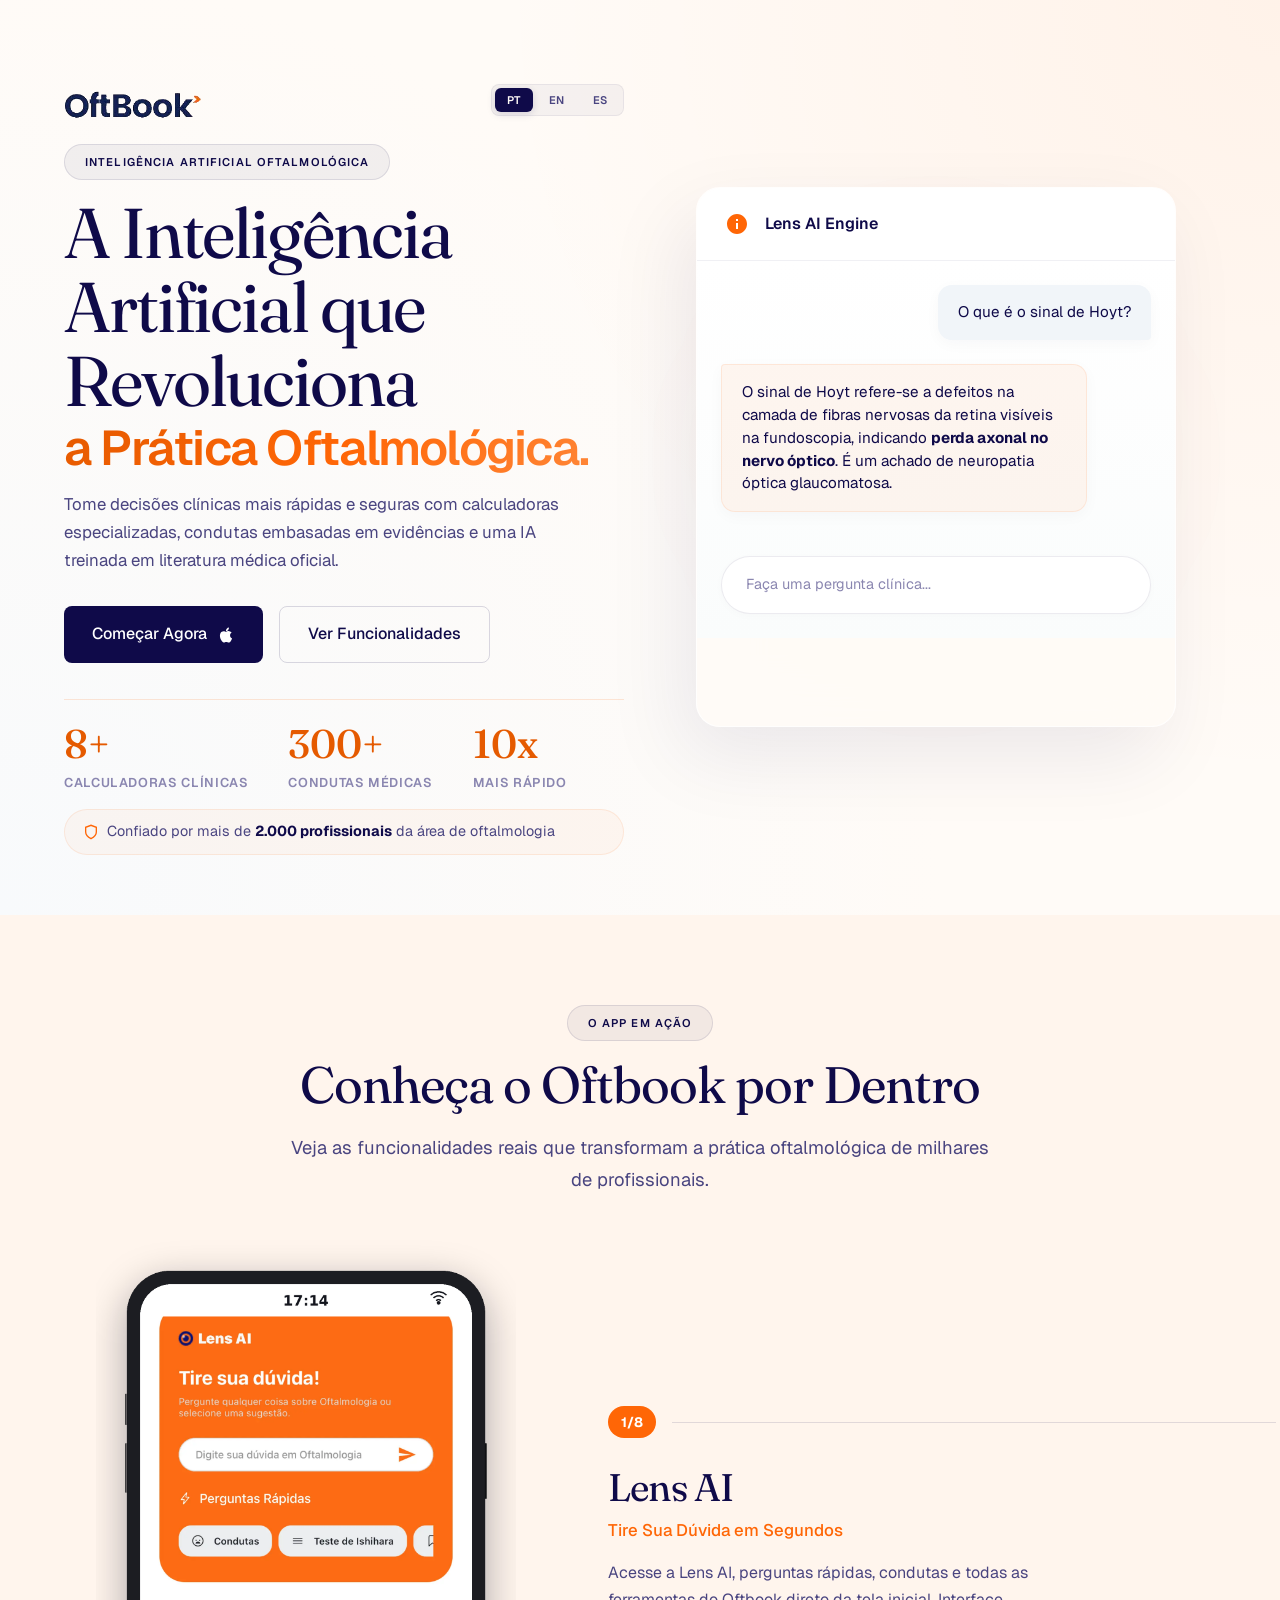
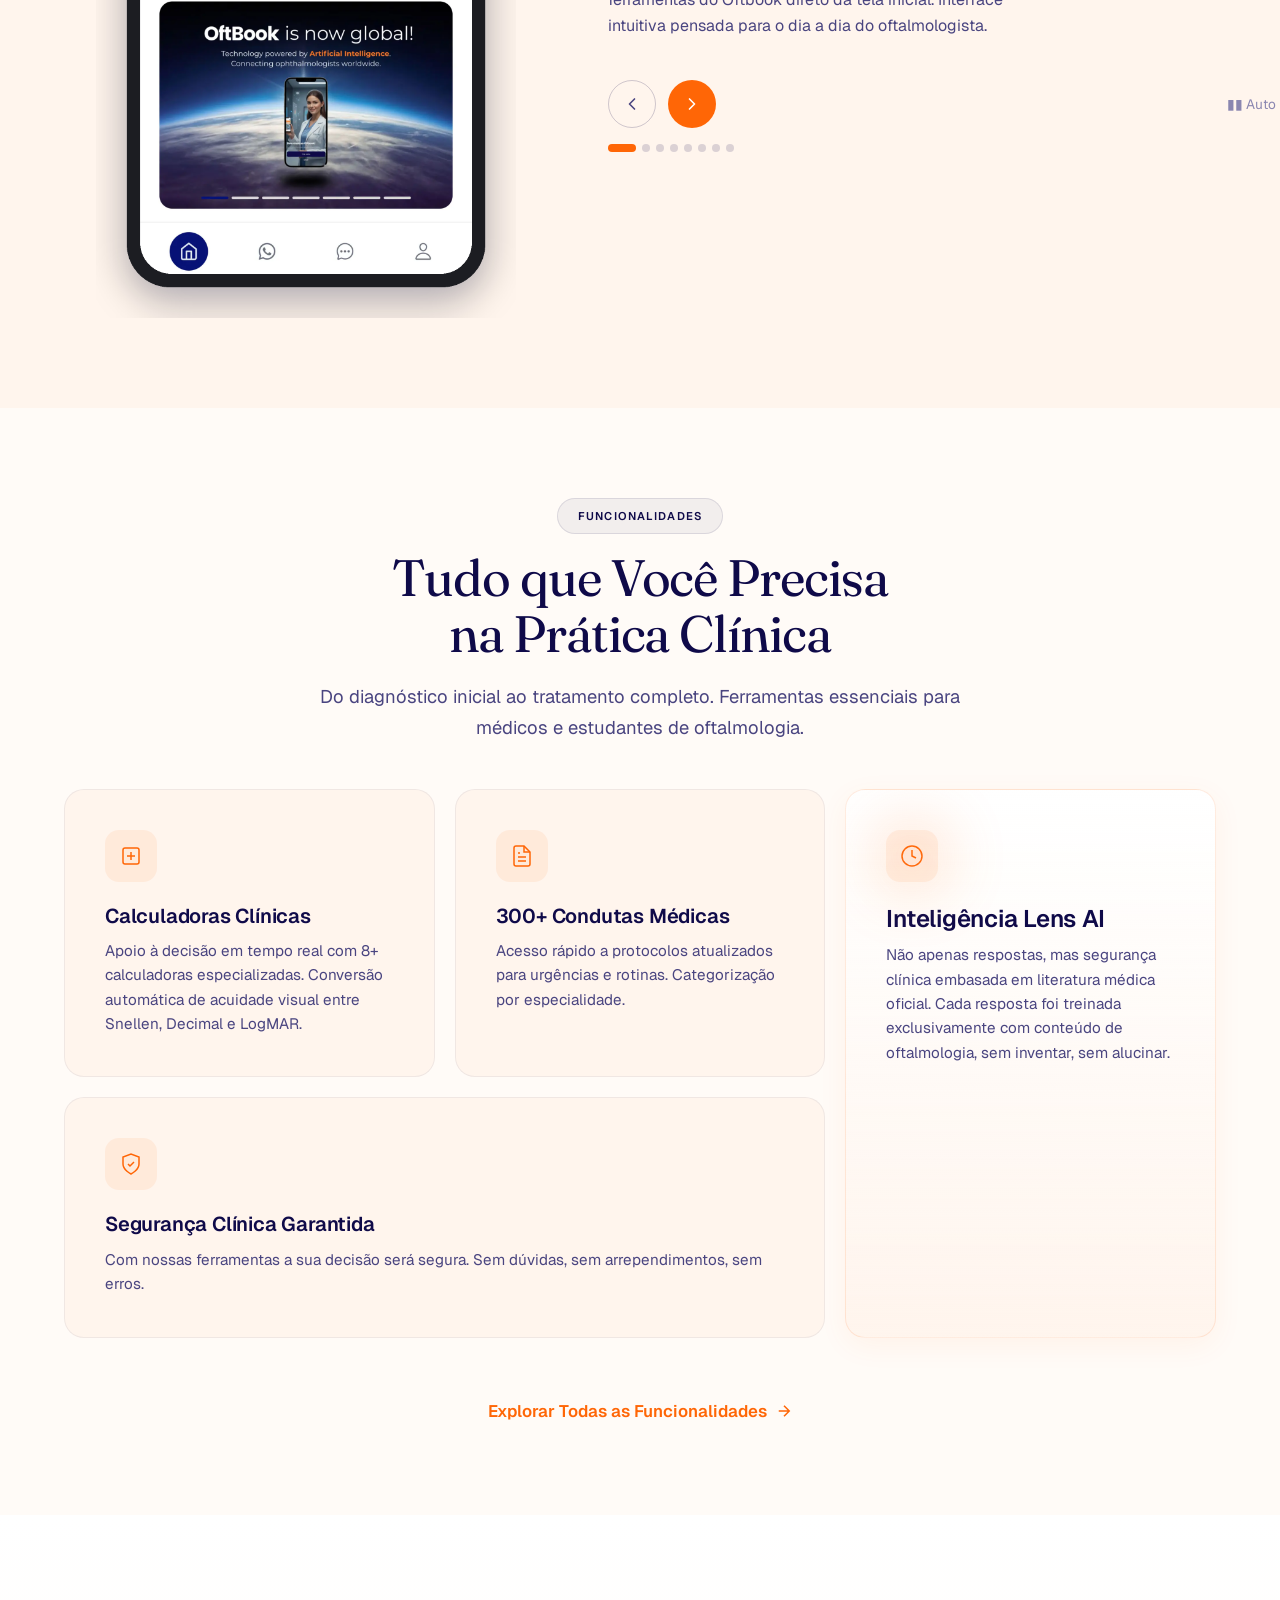
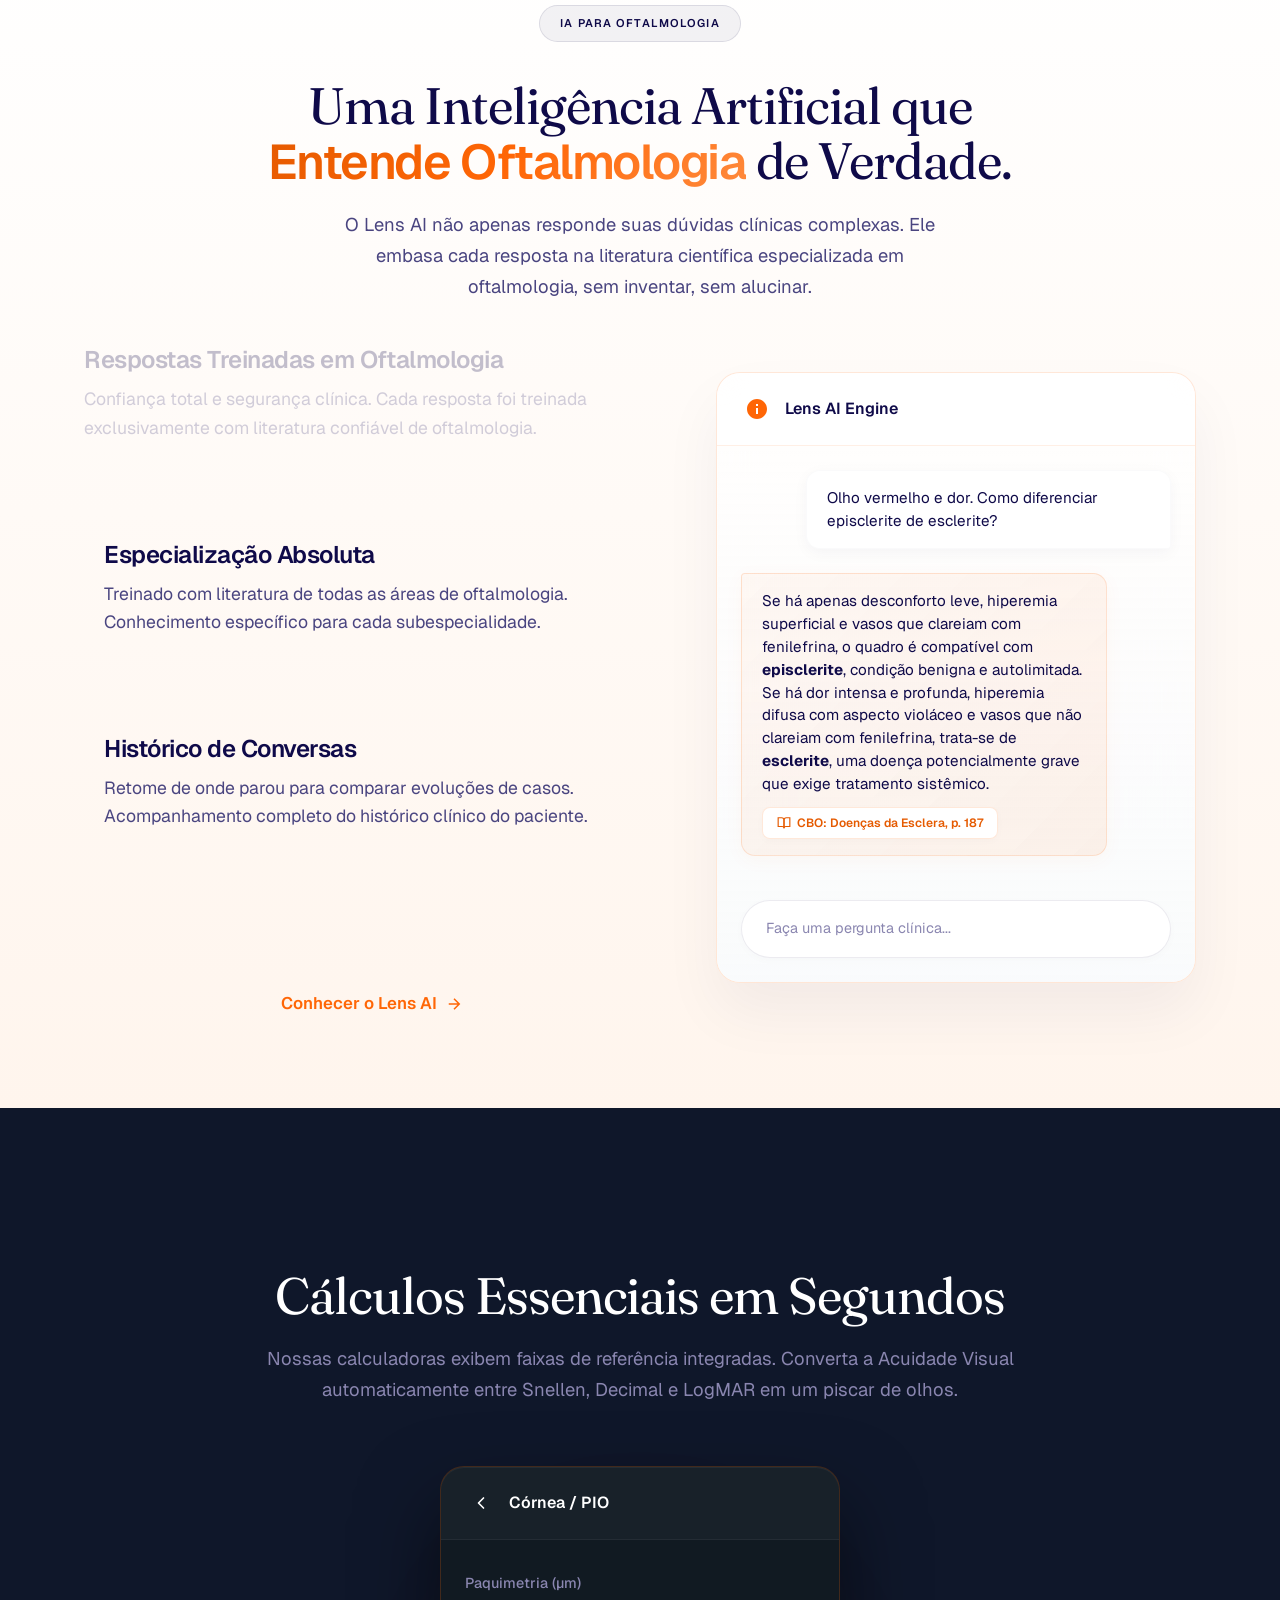
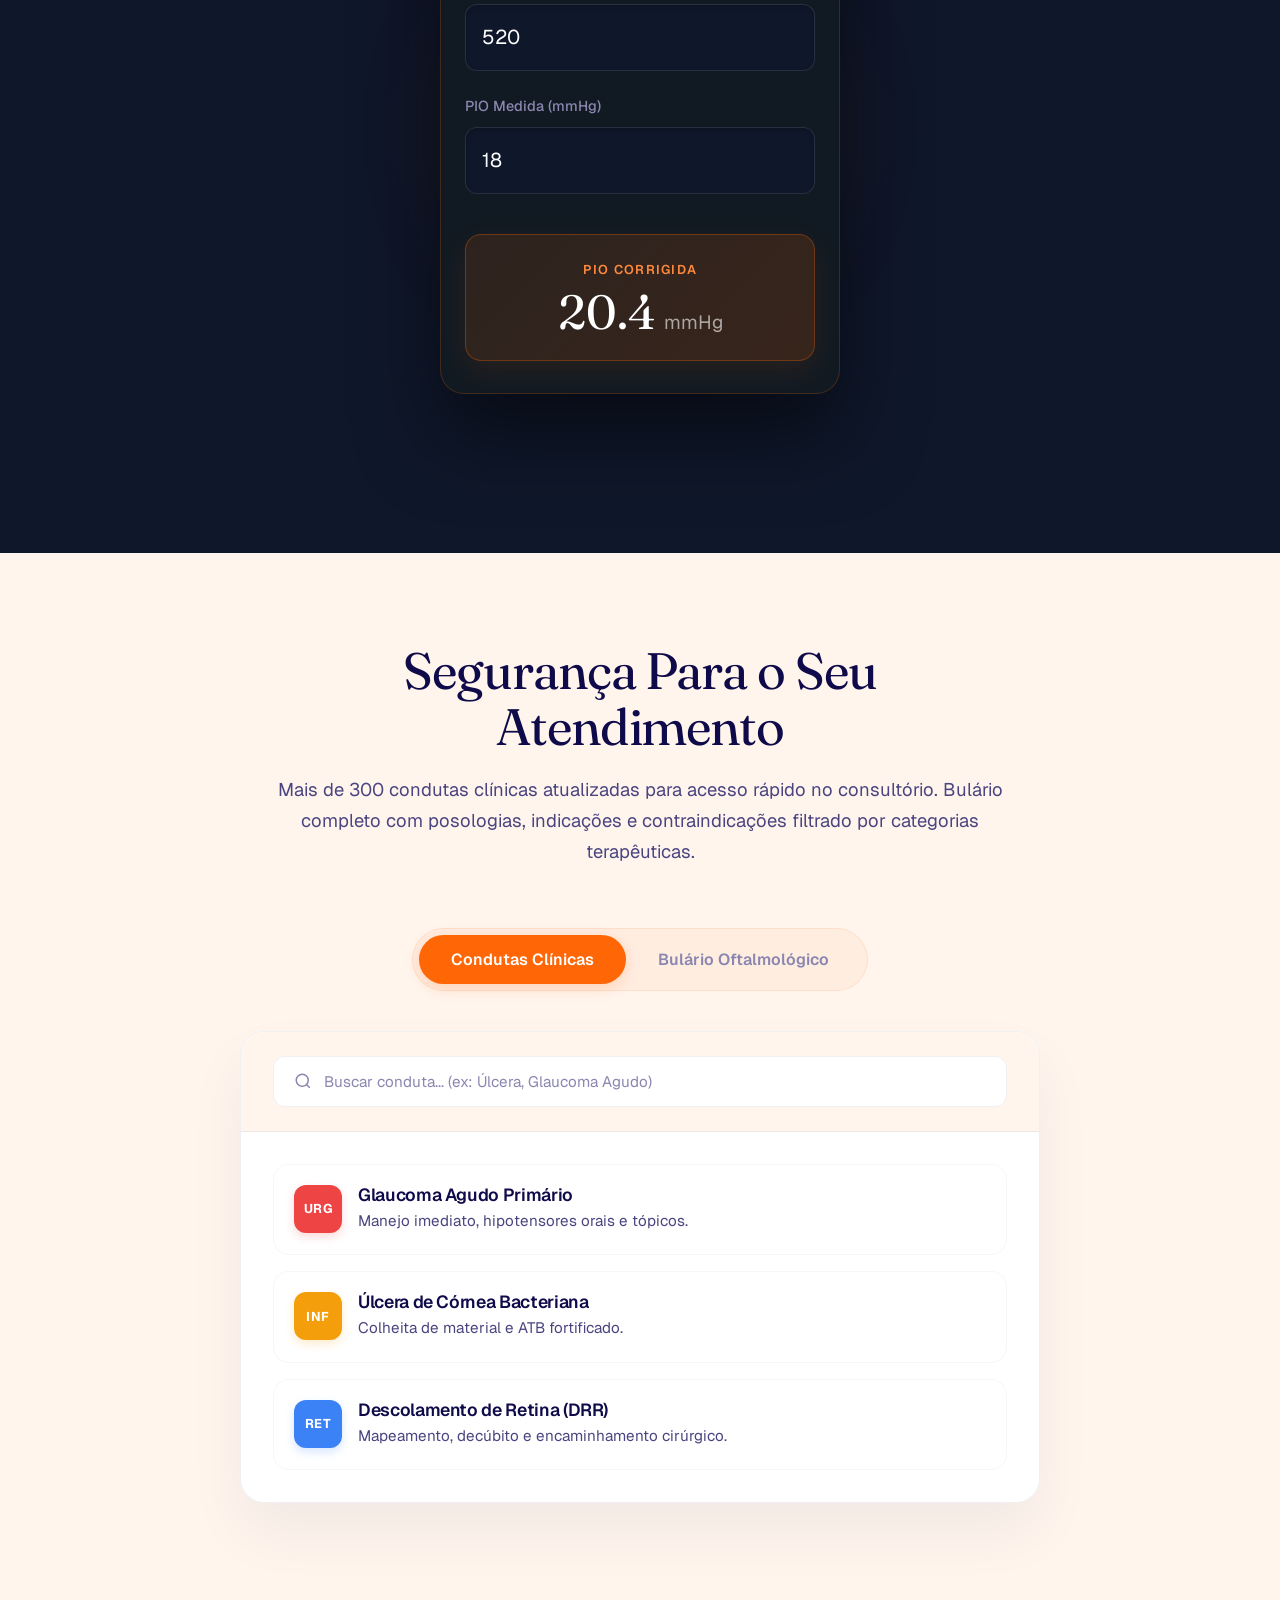
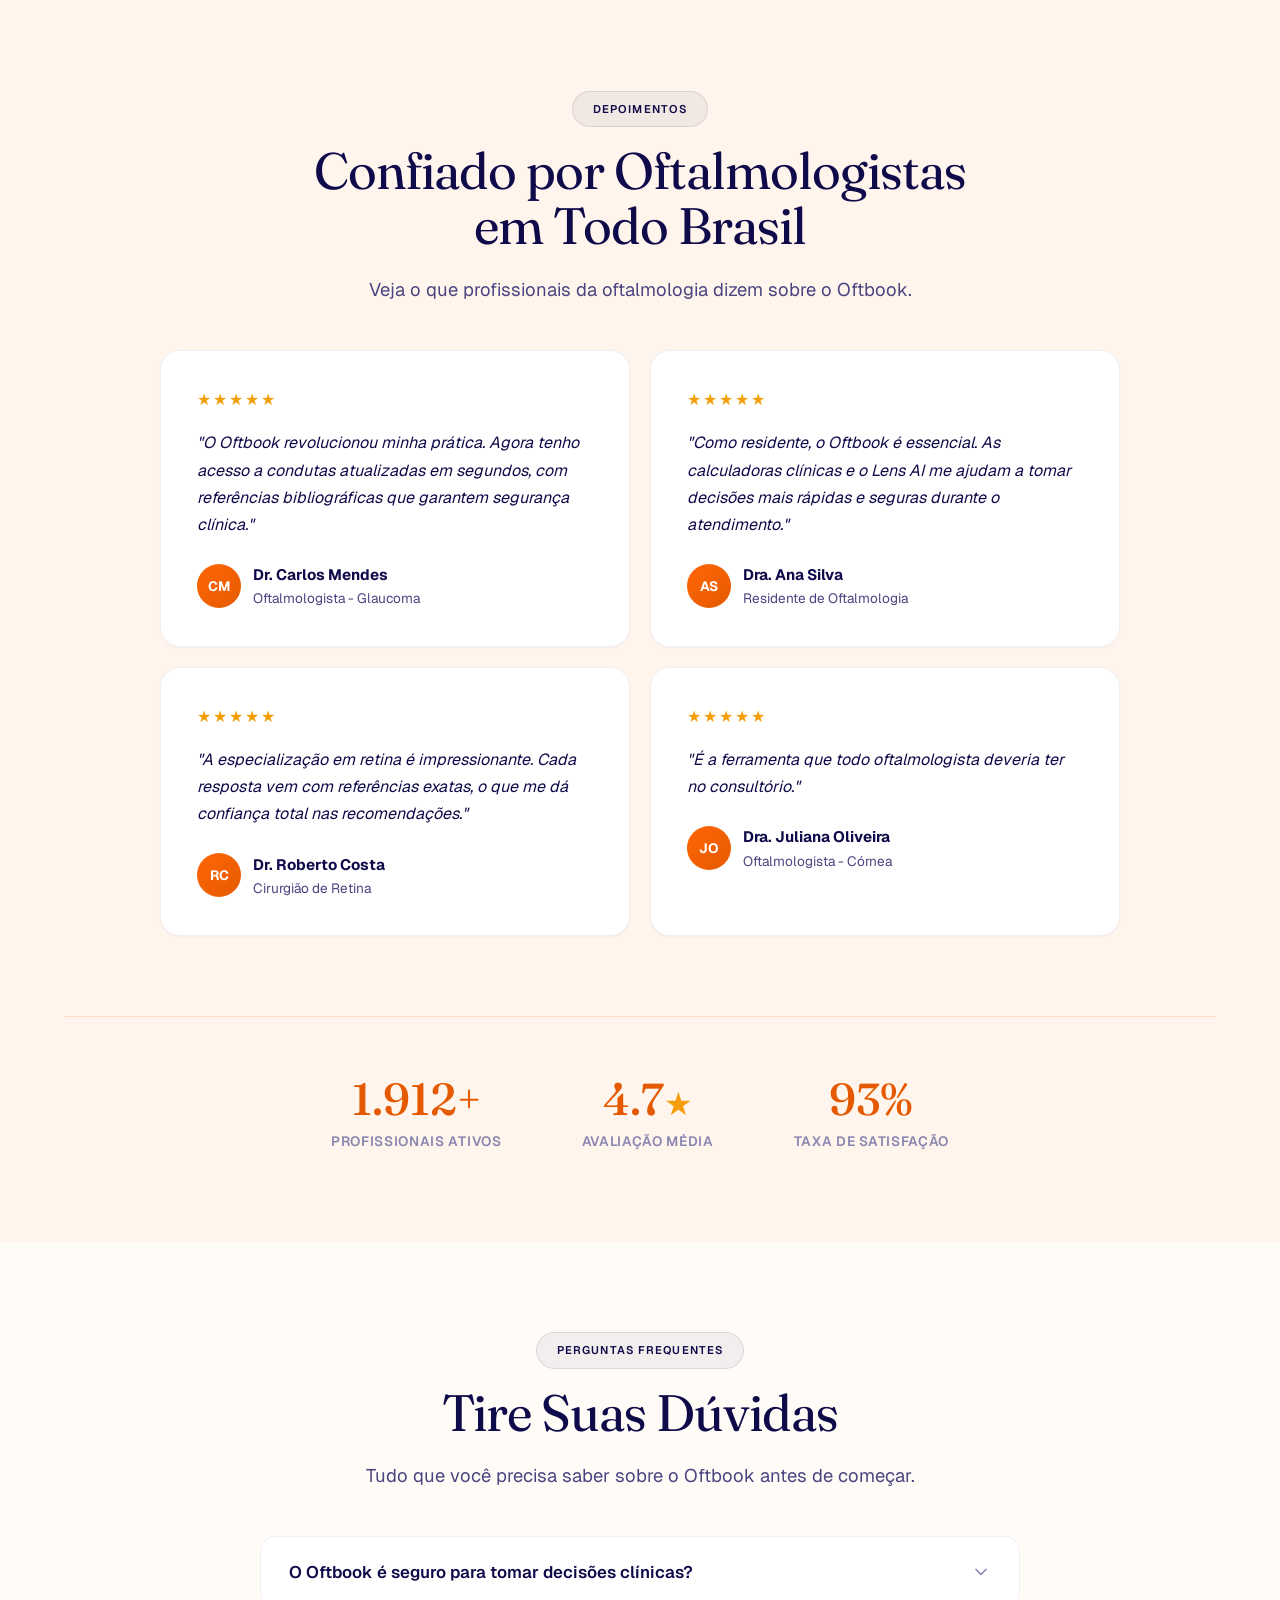
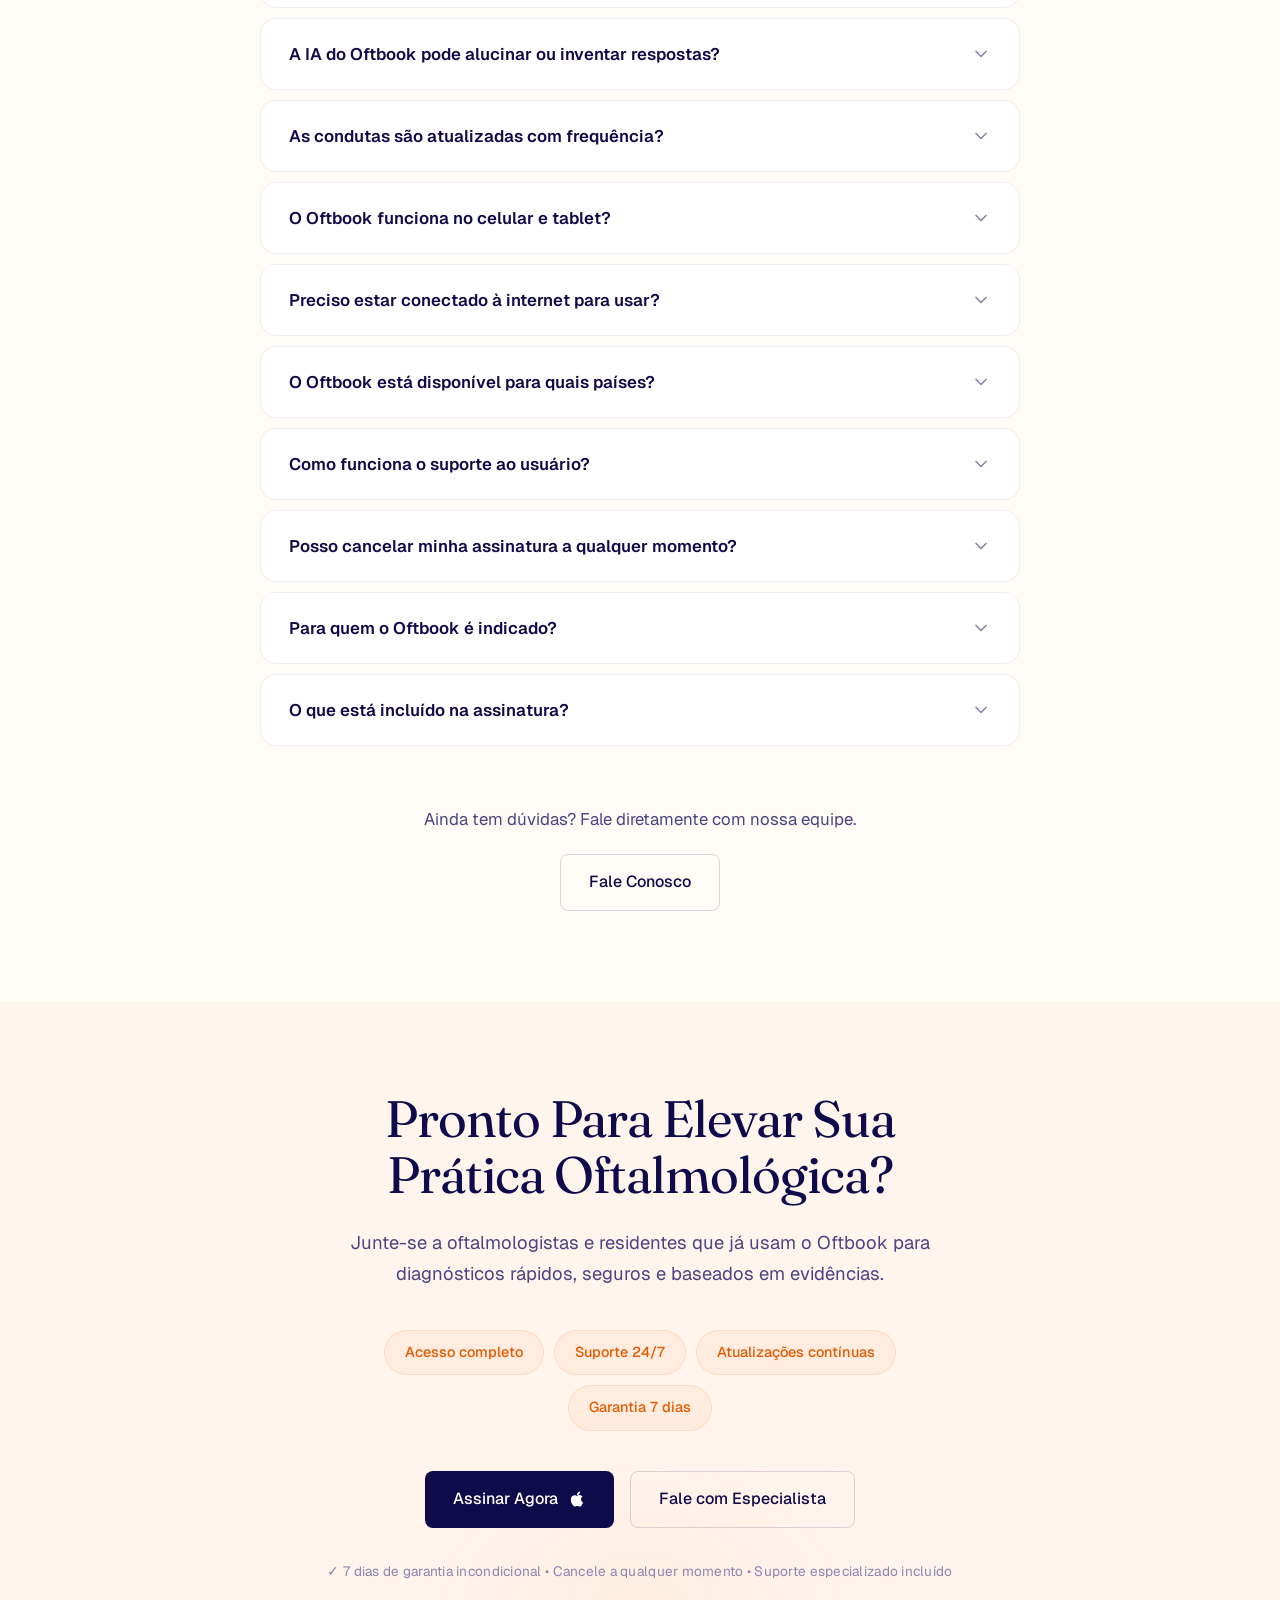
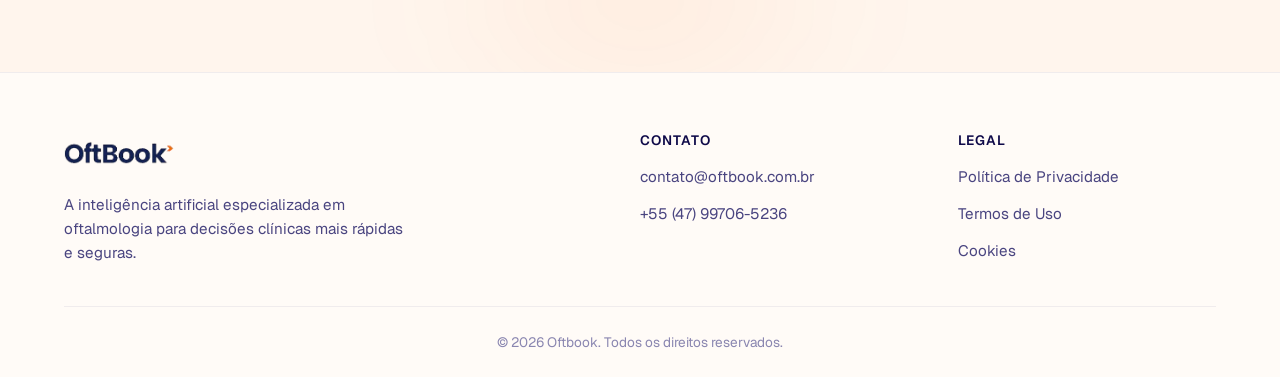
==== commit c7de772d: "feat: internacionalização PT/EN/ES com badges de idioma - Badges de idioma (PT/EN/ES) ao lado da log" ====
--- a/index.html
+++ b/index.html
@@ -15,7 +15,7 @@
     <link rel="stylesheet" href="style.css">
     <link rel="stylesheet" href="https://unpkg.com/aos@next/dist/aos.css" />
     <script src="https://unpkg.com/aos@next/dist/aos.js" defer></script>
-    <script src="script.js" defer></script>
+    <script src="script.js?v=2" defer></script>
     <!-- v1.0.1-deploy-fix -->
 </head>
 
@@ -26,43 +26,48 @@
             <div class="hero-content">
                 <div class="hero-logo-area" style="margin-bottom:24px;">
                     <img src="oftbook df.png" alt="OftBook" style="height:40px;width:auto;">
+                    <div class="lang-switcher">
+                        <button class="lang-btn active" data-lang="pt">PT</button>
+                        <button class="lang-btn" data-lang="en">EN</button>
+                        <button class="lang-btn" data-lang="es">ES</button>
+                    </div>
                 </div>
                 <div class="hero-badge-group">
-                    <div class="pill-badge">Inteligência Artificial Oftalmológica</div>
+                    <div class="pill-badge" data-i18n="hero.badge">Inteligência Artificial Oftalmológica</div>
                 </div>
 
                 <h1 class="hero-title">
-                    <span class="editorial-text">A Inteligência Artificial que Revoluciona</span>
-                    <span class="gradient-tech">a Prática Oftalmológica.</span>
+                    <span class="editorial-text" data-i18n="hero.title1">A Inteligência Artificial que Revoluciona</span>
+                    <span class="gradient-tech" data-i18n="hero.title2">a Prática Oftalmológica.</span>
                 </h1>
 
-                <p class="hero-subtitle">
+                <p class="hero-subtitle" data-i18n="hero.subtitle">
                     Tome decisões clínicas mais rápidas e seguras com calculadoras especializadas, condutas embasadas em
                     evidências e uma IA treinada em literatura médica oficial.
                 </p>
 
                 <div class="hero-actions">
                     <a href="https://apps.apple.com/br/app/oftbook/id6759061221" class="btn btn-primary magnetic-btn" target="_blank" rel="noopener">
-                        <span>Começar Agora</span>
+                        <span data-i18n="hero.cta_primary">Começar Agora</span>
                         <svg width="18" height="18" viewBox="0 0 24 24" fill="currentColor">
                             <path d="M18.71 19.5c-.83 1.24-1.71 2.45-3.05 2.47-1.34.03-1.77-.79-3.29-.79-1.53 0-2 .77-3.27.82-1.31.05-2.3-1.32-3.14-2.53C4.25 17 2.94 12.45 4.7 9.39c.87-1.52 2.43-2.48 4.12-2.51 1.28-.02 2.5.87 3.29.87.78 0 2.26-1.07 3.8-.91.65.03 2.47.26 3.64 1.98-.09.06-2.17 1.28-2.15 3.81.03 3.02 2.65 4.03 2.68 4.04-.03.07-.42 1.44-1.38 2.83M13 3.5c.73-.83 1.94-1.46 2.94-1.5.13 1.17-.34 2.35-1.04 3.19-.69.85-1.83 1.51-2.95 1.42-.15-1.15.41-2.35 1.05-3.11z"/>
                         </svg>
                     </a>
-                    <a href="#funcionalidades-cards" class="btn btn-secondary magnetic-btn">Ver Funcionalidades</a>
+                    <a href="#funcionalidades-cards" class="btn btn-secondary magnetic-btn" data-i18n="hero.cta_secondary">Ver Funcionalidades</a>
                 </div>
 
                 <div class="hero-metrics">
                     <div class="metric">
-                        <strong>8+</strong>
-                        <span>Calculadoras Clínicas</span>
+                        <strong data-i18n="hero.metric1_value">8+</strong>
+                        <span data-i18n="hero.metric1_label">Calculadoras Clínicas</span>
                     </div>
                     <div class="metric">
-                        <strong>300+</strong>
-                        <span>Condutas Médicas</span>
+                        <strong data-i18n="hero.metric2_value">300+</strong>
+                        <span data-i18n="hero.metric2_label">Condutas Médicas</span>
                     </div>
                     <div class="metric">
-                        <strong>10x</strong>
-                        <span>Mais Rápido</span>
+                        <strong data-i18n="hero.metric3_value">10x</strong>
+                        <span data-i18n="hero.metric3_label">Mais Rápido</span>
                     </div>
                 </div>
 
@@ -70,7 +75,7 @@
                     <svg width="16" height="16" viewBox="0 0 24 24" fill="none" stroke="currentColor" stroke-width="2">
                         <path d="M12 22s8-4 8-10V5l-8-3-8 3v7c0 6 8 10 8 10z"/>
                     </svg>
-                    Confiado por mais de <strong>2.000 profissionais</strong> da área de oftalmologia
+                    <span data-i18n="hero.trust_badge">Confiado por mais de <strong>2.000 profissionais</strong> da área de oftalmologia</span>
                 </div>
             </div>
 
@@ -87,17 +92,17 @@
                                             fill="#FF6606" />
                                     </svg>
                                 </div>
-                                <span>Lens AI Engine</span>
+                                <span data-i18n="hero.mockup_header">Lens AI Engine</span>
                             </div>
                             <div class="app-chat">
-                                <div class="chat-bubble user">O que é o sinal de Hoyt?</div>
+                                <div class="chat-bubble user" data-i18n="hero.mockup_question">O que é o sinal de Hoyt?</div>
                                 <div class="chat-bubble ai">
-                                    <p>O sinal de Hoyt refere-se a defeitos na camada de fibras nervosas da retina
+                                    <p data-i18n="hero.mockup_answer">O sinal de Hoyt refere-se a defeitos na camada de fibras nervosas da retina
                                         visíveis na fundoscopia, indicando <strong>perda axonal no nervo óptico</strong>.
                                         É um achado de neuropatia óptica glaucomatosa.</p>
                                 </div>
                                 <div class="chat-input-mockup">
-                                    <div class="input-pill">Faça uma pergunta clínica...</div>
+                                    <div class="input-pill" data-i18n="hero.mockup_input">Faça uma pergunta clínica...</div>
                                 </div>
                             </div>
                         </div>
@@ -110,9 +115,9 @@
         <section class="section-app-showcase" id="app-acao">
             <div class="container">
                 <div class="section-header" data-aos="fade-up" data-aos-duration="800">
-                    <span class="pill-badge">O APP EM AÇÃO</span>
-                    <h2 class="section-title">Conheça o Oftbook por Dentro</h2>
-                    <p class="section-desc">Veja as funcionalidades reais que transformam a prática oftalmológica de milhares de profissionais.</p>
+                    <span class="pill-badge" data-i18n="carousel.badge">O APP EM AÇÃO</span>
+                    <h2 class="section-title" data-i18n="carousel.title">Conheça o Oftbook por Dentro</h2>
+                    <p class="section-desc" data-i18n="carousel.desc">Veja as funcionalidades reais que transformam a prática oftalmológica de milhares de profissionais.</p>
                 </div>
 
                 <div class="carousel-split" data-aos="fade-up" data-aos-delay="200">
@@ -137,15 +142,15 @@
                             <div class="counter-line"></div>
                         </div>
 
-                        <h3 class="slide-title" id="slide-title">Lens AI</h3>
-                        <span class="slide-subtitle" id="slide-subtitle">Tire Sua Dúvida em Segundos</span>
-                        <p class="slide-desc" id="slide-desc">Acesse a Lens AI, perguntas rápidas, condutas e todas as ferramentas do Oftbook direto da tela inicial. Interface intuitiva pensada para o dia a dia do oftalmologista.</p>
+                        <h3 class="slide-title" id="slide-title" data-i18n="carousel.slide1_title">Lens AI</h3>
+                        <span class="slide-subtitle" id="slide-subtitle" data-i18n="carousel.slide1_subtitle">Tire Sua Dúvida em Segundos</span>
+                        <p class="slide-desc" id="slide-desc" data-i18n="carousel.slide1_desc">Acesse a Lens AI, perguntas rápidas, condutas e todas as ferramentas do Oftbook direto da tela inicial. Interface intuitiva pensada para o dia a dia do oftalmologista.</p>
 
                         <div class="carousel-nav-row">
-                            <button class="carousel-btn carousel-prev" aria-label="Anterior">
+                            <button class="carousel-btn carousel-prev" aria-label="Anterior" data-i18n-attr="aria-label:carousel.btn_prev">
                                 <svg width="20" height="20" viewBox="0 0 24 24" fill="none" stroke="currentColor" stroke-width="2" stroke-linecap="round" stroke-linejoin="round"><path d="M15 18l-6-6 6-6"/></svg>
                             </button>
-                            <button class="carousel-btn carousel-next" aria-label="Próximo">
+                            <button class="carousel-btn carousel-next" aria-label="Próximo" data-i18n-attr="aria-label:carousel.btn_next">
                                 <svg width="20" height="20" viewBox="0 0 24 24" fill="none" stroke="currentColor" stroke-width="2" stroke-linecap="round" stroke-linejoin="round"><path d="M9 18l6-6-6-6"/></svg>
                             </button>
                             <button class="carousel-auto-toggle" id="auto-toggle">&#9654; Auto</button>
@@ -170,9 +175,9 @@
         <section class="section-features" id="funcionalidades-cards">
             <div class="container">
                 <div class="section-header" data-aos="fade-up" data-aos-duration="800">
-                    <span class="pill-badge">FUNCIONALIDADES</span>
-                    <h2 class="section-title">Tudo que Você Precisa<br>na Prática Clínica</h2>
-                    <p class="section-desc">Do diagnóstico inicial ao tratamento completo. Ferramentas essenciais para médicos e estudantes de oftalmologia.</p>
+                    <span class="pill-badge" data-i18n="features.badge">FUNCIONALIDADES</span>
+                    <h2 class="section-title" data-i18n="features.title">Tudo que Você Precisa<br>na Prática Clínica</h2>
+                    <p class="section-desc" data-i18n="features.desc">Do diagnóstico inicial ao tratamento completo. Ferramentas essenciais para médicos e estudantes de oftalmologia.</p>
                 </div>
 
                 <div class="bento-features">
@@ -184,8 +189,8 @@
                                 <path d="M8 12h8M12 8v8"/>
                             </svg>
                         </div>
-                        <h3>Calculadoras Clínicas</h3>
-                        <p>Apoio à decisão em tempo real com 8+ calculadoras especializadas. Conversão automática de acuidade visual entre Snellen, Decimal e LogMAR.</p>
+                        <h3 data-i18n="features.card1_title">Calculadoras Clínicas</h3>
+                        <p data-i18n="features.card1_desc">Apoio à decisão em tempo real com 8+ calculadoras especializadas. Conversão automática de acuidade visual entre Snellen, Decimal e LogMAR.</p>
                     </div>
 
                     <!-- Card 2: Condutas (1x1) -->
@@ -196,8 +201,8 @@
                                 <path d="M14 2v6h6M16 13H8M16 17H8M10 9H8"/>
                             </svg>
                         </div>
-                        <h3>300+ Condutas Médicas</h3>
-                        <p>Acesso rápido a protocolos atualizados para urgências e rotinas. Categorização por especialidade.</p>
+                        <h3 data-i18n="features.card2_title">300+ Condutas Médicas</h3>
+                        <p data-i18n="features.card2_desc">Acesso rápido a protocolos atualizados para urgências e rotinas. Categorização por especialidade.</p>
                     </div>
 
                     <!-- Card 3: Lens AI (1x2 tall — destaque) -->
@@ -209,8 +214,8 @@
                             </svg>
                             <div class="mini-glow"></div>
                         </div>
-                        <h3>Inteligência Lens AI</h3>
-                        <p>Não apenas respostas, mas segurança clínica embasada em literatura médica oficial. Cada resposta foi treinada exclusivamente com conteúdo de oftalmologia, sem inventar, sem alucinar.</p>
+                        <h3 data-i18n="features.card3_title">Inteligência Lens AI</h3>
+                        <p data-i18n="features.card3_desc">Não apenas respostas, mas segurança clínica embasada em literatura médica oficial. Cada resposta foi treinada exclusivamente com conteúdo de oftalmologia, sem inventar, sem alucinar.</p>
                     </div>
 
                     <!-- Card 4: Segurança (2x1 wide) -->
@@ -221,13 +226,13 @@
                                 <path d="M9 12l2 2 4-4"/>
                             </svg>
                         </div>
-                        <h3>Segurança Clínica Garantida</h3>
-                        <p>Com nossas ferramentas a sua decisão será segura. Sem dúvidas, sem arrependimentos, sem erros.</p>
+                        <h3 data-i18n="features.card4_title">Segurança Clínica Garantida</h3>
+                        <p data-i18n="features.card4_desc">Com nossas ferramentas a sua decisão será segura. Sem dúvidas, sem arrependimentos, sem erros.</p>
                     </div>
                 </div>
 
                 <div class="section-cta-link" data-aos="fade-up" data-aos-delay="500">
-                    <a href="#funcionalidades" class="link-arrow">Explorar Todas as Funcionalidades
+                    <a href="#funcionalidades" class="link-arrow"><span data-i18n="features.cta_link">Explorar Todas as Funcionalidades</span>
                         <svg width="18" height="18" viewBox="0 0 24 24" fill="none" stroke="currentColor" stroke-width="2">
                             <path d="M5 12h14M12 5l7 7-7 7"/>
                         </svg>
@@ -240,10 +245,10 @@
         <section class="section-lens-ai" id="inteligencia">
             <div class="container">
                 <div class="lens-header" data-aos="fade-up">
-                    <span class="pill-badge">IA PARA OFTALMOLOGIA</span>
-                    <h2 class="section-title">Uma Inteligência Artificial que <br><span
+                    <span class="pill-badge" data-i18n="lens.badge">IA PARA OFTALMOLOGIA</span>
+                    <h2 class="section-title" data-i18n="lens.title">Uma Inteligência Artificial que <br><span
                             class="gradient-tech">Entende Oftalmologia</span> de Verdade.</h2>
-                    <p class="section-desc">O Lens AI não apenas responde suas dúvidas clínicas complexas. Ele
+                    <p class="section-desc" data-i18n="lens.desc">O Lens AI não apenas responde suas dúvidas clínicas complexas. Ele
                         embasa cada resposta na literatura científica especializada em oftalmologia, sem inventar, sem alucinar.</p>
                 </div>
             </div>
@@ -252,21 +257,21 @@
                 <div class="lens-scroll-content">
                     <div class="lens-features">
                         <article class="lens-feature-item">
-                            <h3 class="feature-title">Respostas Treinadas em Oftalmologia</h3>
-                            <p class="feature-desc">Confiança total e segurança clínica. Cada resposta foi treinada exclusivamente com literatura confiável de oftalmologia.</p>
+                            <h3 class="feature-title" data-i18n="lens.feature1_title">Respostas Treinadas em Oftalmologia</h3>
+                            <p class="feature-desc" data-i18n="lens.feature1_desc">Confiança total e segurança clínica. Cada resposta foi treinada exclusivamente com literatura confiável de oftalmologia.</p>
                         </article>
                         <article class="lens-feature-item">
-                            <h3 class="feature-title">Especialização Absoluta</h3>
-                            <p class="feature-desc">Treinado com literatura de todas as áreas de oftalmologia. Conhecimento específico para cada subespecialidade.</p>
+                            <h3 class="feature-title" data-i18n="lens.feature2_title">Especialização Absoluta</h3>
+                            <p class="feature-desc" data-i18n="lens.feature2_desc">Treinado com literatura de todas as áreas de oftalmologia. Conhecimento específico para cada subespecialidade.</p>
                         </article>
                         <article class="lens-feature-item">
-                            <h3 class="feature-title">Histórico de Conversas</h3>
-                            <p class="feature-desc">Retome de onde parou para comparar evoluções de casos. Acompanhamento completo do histórico clínico do paciente.</p>
+                            <h3 class="feature-title" data-i18n="lens.feature3_title">Histórico de Conversas</h3>
+                            <p class="feature-desc" data-i18n="lens.feature3_desc">Retome de onde parou para comparar evoluções de casos. Acompanhamento completo do histórico clínico do paciente.</p>
                         </article>
                     </div>
 
                     <div class="section-cta-link">
-                        <a href="#inteligencia" class="link-arrow">Conhecer o Lens AI
+                        <a href="#inteligencia" class="link-arrow"><span data-i18n="lens.cta_link">Conhecer o Lens AI</span>
                             <svg width="18" height="18" viewBox="0 0 24 24" fill="none" stroke="currentColor" stroke-width="2">
                                 <path d="M5 12h14M12 5l7 7-7 7"/>
                             </svg>
@@ -284,25 +289,25 @@
                                         fill="#FF6606" />
                                 </svg>
                             </div>
-                            <span>Lens AI Engine</span>
+                            <span data-i18n="lens.mockup_header">Lens AI Engine</span>
                         </div>
                         <div class="app-chat chat-lens">
-                            <div class="chat-bubble user">
+                            <div class="chat-bubble user" data-i18n="lens.mockup_question">
                                 Olho vermelho e dor. Como diferenciar episclerite de esclerite?
                             </div>
                             <div class="chat-bubble ai">
-                                <p>Se há apenas desconforto leve, hiperemia superficial e vasos que clareiam com fenilefrina, o quadro é compatível com <strong>episclerite</strong>, condição benigna e autolimitada. Se há dor intensa e profunda, hiperemia difusa com aspecto violáceo e vasos que não clareiam com fenilefrina, trata-se de <strong>esclerite</strong>, uma doença potencialmente grave que exige tratamento sistêmico.</p>
+                                <p data-i18n="lens.mockup_answer">Se há apenas desconforto leve, hiperemia superficial e vasos que clareiam com fenilefrina, o quadro é compatível com <strong>episclerite</strong>, condição benigna e autolimitada. Se há dor intensa e profunda, hiperemia difusa com aspecto violáceo e vasos que não clareiam com fenilefrina, trata-se de <strong>esclerite</strong>, uma doença potencialmente grave que exige tratamento sistêmico.</p>
                                 <div class="citation">
                                     <svg width="14" height="14" viewBox="0 0 24 24" fill="none" stroke="currentColor"
                                         stroke-width="2">
                                         <path d="M2 3h6a4 4 0 0 1 4 4v14a3 3 0 0 0-3-3H2z" />
                                         <path d="M22 3h-6a4 4 0 0 0-4 4v14a3 3 0 0 1 3-3h7z" />
                                     </svg>
-                                    CBO: Doenças da Esclera, p. 187
+                                    <span data-i18n="lens.mockup_citation">CBO: Doenças da Esclera, p. 187</span>
                                 </div>
                             </div>
                             <div class="chat-input-mockup">
-                                <div class="input-pill">Faça uma pergunta clínica...</div>
+                                <div class="input-pill" data-i18n="lens.mockup_input">Faça uma pergunta clínica...</div>
                             </div>
                         </div>
                     </div>
@@ -313,8 +318,8 @@
         <section class="section-calculators-spotlight" id="calculadoras">
             <div class="container calc-container">
                 <div class="calc-header" data-aos="fade-up">
-                    <h2 class="section-title dark-mode-title">Cálculos Essenciais em Segundos</h2>
-                    <p class="section-desc dark-mode-desc">Nossas calculadoras exibem faixas de referência integradas.
+                    <h2 class="section-title dark-mode-title" data-i18n="calc.title">Cálculos Essenciais em Segundos</h2>
+                    <p class="section-desc dark-mode-desc" data-i18n="calc.desc">Nossas calculadoras exibem faixas de referência integradas.
                         Converta a Acuidade Visual automaticamente entre Snellen, Decimal e LogMAR em um piscar de
                         olhos.</p>
                 </div>
@@ -329,22 +334,22 @@
                                         stroke-linejoin="round" />
                                 </svg>
                             </div>
-                            <span>Córnea / PIO</span>
+                            <span data-i18n="calc.header_title">Córnea / PIO</span>
                         </div>
 
                         <div class="calc-mockup-body">
                             <div class="calc-input-group">
-                                <label>Paquimetria (µm)</label>
+                                <label data-i18n="calc.label1">Paquimetria (µm)</label>
                                 <div class="calc-input-box">520</div>
                             </div>
                             <div class="calc-input-group">
-                                <label>PIO Medida (mmHg)</label>
+                                <label data-i18n="calc.label2">PIO Medida (mmHg)</label>
                                 <div class="calc-input-box">18</div>
                             </div>
 
                             <div class="calc-result-box">
-                                <span class="result-label">PIO Corrigida</span>
-                                <div class="result-value">20.4 <span class="unit">mmHg</span></div>
+                                <span class="result-label" data-i18n="calc.result_label">PIO Corrigida</span>
+                                <div class="result-value">20.4 <span class="unit" data-i18n="calc.result_unit">mmHg</span></div>
                             </div>
                         </div>
                     </div>
@@ -357,16 +362,16 @@
         <section class="section-tabs-interactive" id="condutas">
             <div class="container tabs-container">
                 <div class="section-header center-align" data-aos="fade-up">
-                    <h2 class="section-title">Segurança Para o Seu Atendimento</h2>
-                    <p class="section-desc">Mais de 300 condutas clínicas atualizadas para acesso rápido no consultório.
+                    <h2 class="section-title" data-i18n="tabs.title">Segurança Para o Seu Atendimento</h2>
+                    <p class="section-desc" data-i18n="tabs.desc">Mais de 300 condutas clínicas atualizadas para acesso rápido no consultório.
                         Bulário completo com posologias, indicações e contraindicações filtrado por categorias
                         terapêuticas.</p>
                 </div>
 
                 <div class="tabs-wrapper" data-aos="fade-up" data-aos-delay="150">
                     <div class="tabs-switcher">
-                        <button class="tab-btn active" data-target="tab-condutas">Condutas Clínicas</button>
-                        <button class="tab-btn" data-target="tab-bulario">Bulário Oftalmológico</button>
+                        <button class="tab-btn active" data-target="tab-condutas" data-i18n="tabs.tab1">Condutas Clínicas</button>
+                        <button class="tab-btn" data-target="tab-bulario" data-i18n="tabs.tab2">Bulário Oftalmológico</button>
                         <div class="tab-indicator"></div>
                     </div>
 
@@ -381,29 +386,29 @@
                                             <circle cx="11" cy="11" r="8"></circle>
                                             <line x1="21" y1="21" x2="16.65" y2="16.65"></line>
                                         </svg>
-                                        <span>Buscar conduta... (ex: Úlcera, Glaucoma Agudo)</span>
+                                        <span data-i18n="tabs.search_placeholder">Buscar conduta... (ex: Úlcera, Glaucoma Agudo)</span>
                                     </div>
                                 </div>
                                 <div class="tab-card-body">
                                     <div class="list-item-mock">
-                                        <div class="icon-sq red-sq">URG</div>
+                                        <div class="icon-sq red-sq" data-i18n="tabs.item1_badge">URG</div>
                                         <div class="text-group">
-                                            <h4>Glaucoma Agudo Primário</h4>
-                                            <span>Manejo imediato, hipotensores orais e tópicos.</span>
+                                            <h4 data-i18n="tabs.item1_title">Glaucoma Agudo Primário</h4>
+                                            <span data-i18n="tabs.item1_desc">Manejo imediato, hipotensores orais e tópicos.</span>
                                         </div>
                                     </div>
                                     <div class="list-item-mock">
-                                        <div class="icon-sq yellow-sq">INF</div>
+                                        <div class="icon-sq yellow-sq" data-i18n="tabs.item2_badge">INF</div>
                                         <div class="text-group">
-                                            <h4>Úlcera de Córnea Bacteriana</h4>
-                                            <span>Colheita de material e ATB fortificado.</span>
+                                            <h4 data-i18n="tabs.item2_title">Úlcera de Córnea Bacteriana</h4>
+                                            <span data-i18n="tabs.item2_desc">Colheita de material e ATB fortificado.</span>
                                         </div>
                                     </div>
                                     <div class="list-item-mock">
-                                        <div class="icon-sq blue-sq">RET</div>
+                                        <div class="icon-sq blue-sq" data-i18n="tabs.item3_badge">RET</div>
                                         <div class="text-group">
-                                            <h4>Descolamento de Retina (DRR)</h4>
-                                            <span>Mapeamento, decúbito e encaminhamento cirúrgico.</span>
+                                            <h4 data-i18n="tabs.item3_title">Descolamento de Retina (DRR)</h4>
+                                            <span data-i18n="tabs.item3_desc">Mapeamento, decúbito e encaminhamento cirúrgico.</span>
                                         </div>
                                     </div>
                                 </div>
@@ -415,28 +420,28 @@
                             <div class="tab-card glass-panel-light">
                                 <div class="tab-card-header">
                                     <div class="categories-mock">
-                                        <span class="cat-chip active">Antibióticos</span>
-                                        <span class="cat-chip">Hipotensores</span>
-                                        <span class="cat-chip">Corticoides</span>
-                                        <span class="cat-chip">Lubrificantes</span>
+                                        <span class="cat-chip active" data-i18n="tabs.cat1">Antibióticos</span>
+                                        <span class="cat-chip" data-i18n="tabs.cat2">Hipotensores</span>
+                                        <span class="cat-chip" data-i18n="tabs.cat3">Corticoides</span>
+                                        <span class="cat-chip" data-i18n="tabs.cat4">Lubrificantes</span>
                                     </div>
                                 </div>
                                 <div class="tab-card-body pill-layout">
                                     <div class="med-pill">
-                                        <div class="med-name">Moxifloxacino 0,5%</div>
-                                        <div class="med-detail">Vigamox, Vigadexa (Assov)</div>
+                                        <div class="med-name" data-i18n="tabs.med1_name">Moxifloxacino 0,5%</div>
+                                        <div class="med-detail" data-i18n="tabs.med1_detail">Vigamox, Vigadexa (Assov)</div>
                                     </div>
                                     <div class="med-pill">
-                                        <div class="med-name">Tobramicina 0,3%</div>
-                                        <div class="med-detail">Tobrex, Tobradex</div>
+                                        <div class="med-name" data-i18n="tabs.med2_name">Tobramicina 0,3%</div>
+                                        <div class="med-detail" data-i18n="tabs.med2_detail">Tobrex, Tobradex</div>
                                     </div>
                                     <div class="med-pill">
-                                        <div class="med-name">Gatifloxacino 0,3%</div>
-                                        <div class="med-detail">Zymar, Zymaxid</div>
+                                        <div class="med-name" data-i18n="tabs.med3_name">Gatifloxacino 0,3%</div>
+                                        <div class="med-detail" data-i18n="tabs.med3_detail">Zymar, Zymaxid</div>
                                     </div>
                                     <div class="med-pill">
-                                        <div class="med-name">Ceftazidima 50mg/mL</div>
-                                        <div class="med-detail">Fortificado (Preparo)</div>
+                                        <div class="med-name" data-i18n="tabs.med4_name">Ceftazidima 50mg/mL</div>
+                                        <div class="med-detail" data-i18n="tabs.med4_detail">Fortificado (Preparo)</div>
                                     </div>
                                 </div>
                             </div>
@@ -450,9 +455,9 @@
         <section class="section-testimonials" id="depoimentos">
             <div class="container">
                 <div class="section-header" data-aos="fade-up" data-aos-duration="800">
-                    <span class="pill-badge">DEPOIMENTOS</span>
-                    <h2 class="section-title">Confiado por Oftalmologistas<br>em Todo Brasil</h2>
-                    <p class="section-desc">Veja o que profissionais da oftalmologia dizem sobre o Oftbook.</p>
+                    <span class="pill-badge" data-i18n="testimonials.badge">DEPOIMENTOS</span>
+                    <h2 class="section-title" data-i18n="testimonials.title">Confiado por Oftalmologistas<br>em Todo Brasil</h2>
+                    <p class="section-desc" data-i18n="testimonials.desc">Veja o que profissionais da oftalmologia dizem sobre o Oftbook.</p>
                 </div>
 
                 <div class="testimonials-grid" data-aos="fade-up" data-aos-delay="200">
@@ -460,12 +465,12 @@
                         <div class="testimonial-stars">
                             <span>&#9733;</span><span>&#9733;</span><span>&#9733;</span><span>&#9733;</span><span>&#9733;</span>
                         </div>
-                        <p class="testimonial-quote">"O Oftbook revolucionou minha prática. Agora tenho acesso a condutas atualizadas em segundos, com referências bibliográficas que garantem segurança clínica."</p>
+                        <p class="testimonial-quote" data-i18n="testimonials.t1_quote">"O Oftbook revolucionou minha prática. Agora tenho acesso a condutas atualizadas em segundos, com referências bibliográficas que garantem segurança clínica."</p>
                         <div class="testimonial-author">
                             <div class="author-avatar">CM</div>
                             <div class="author-info">
-                                <strong>Dr. Carlos Mendes</strong>
-                                <span>Oftalmologista - Glaucoma</span>
+                                <strong data-i18n="testimonials.t1_name">Dr. Carlos Mendes</strong>
+                                <span data-i18n="testimonials.t1_role">Oftalmologista - Glaucoma</span>
                             </div>
                         </div>
                     </div>
@@ -474,12 +479,12 @@
                         <div class="testimonial-stars">
                             <span>&#9733;</span><span>&#9733;</span><span>&#9733;</span><span>&#9733;</span><span>&#9733;</span>
                         </div>
-                        <p class="testimonial-quote">"Como residente, o Oftbook é essencial. As calculadoras clínicas e o Lens AI me ajudam a tomar decisões mais rápidas e seguras durante o atendimento."</p>
+                        <p class="testimonial-quote" data-i18n="testimonials.t2_quote">"Como residente, o Oftbook é essencial. As calculadoras clínicas e o Lens AI me ajudam a tomar decisões mais rápidas e seguras durante o atendimento."</p>
                         <div class="testimonial-author">
                             <div class="author-avatar">AS</div>
                             <div class="author-info">
-                                <strong>Dra. Ana Silva</strong>
-                                <span>Residente de Oftalmologia</span>
+                                <strong data-i18n="testimonials.t2_name">Dra. Ana Silva</strong>
+                                <span data-i18n="testimonials.t2_role">Residente de Oftalmologia</span>
                             </div>
                         </div>
                     </div>
@@ -488,12 +493,12 @@
                         <div class="testimonial-stars">
                             <span>&#9733;</span><span>&#9733;</span><span>&#9733;</span><span>&#9733;</span><span>&#9733;</span>
                         </div>
-                        <p class="testimonial-quote">"A especialização em retina é impressionante. Cada resposta vem com referências exatas, o que me dá confiança total nas recomendações."</p>
+                        <p class="testimonial-quote" data-i18n="testimonials.t3_quote">"A especialização em retina é impressionante. Cada resposta vem com referências exatas, o que me dá confiança total nas recomendações."</p>
                         <div class="testimonial-author">
                             <div class="author-avatar">RC</div>
                             <div class="author-info">
-                                <strong>Dr. Roberto Costa</strong>
-                                <span>Cirurgião de Retina</span>
+                                <strong data-i18n="testimonials.t3_name">Dr. Roberto Costa</strong>
+                                <span data-i18n="testimonials.t3_role">Cirurgião de Retina</span>
                             </div>
                         </div>
                     </div>
@@ -502,12 +507,12 @@
                         <div class="testimonial-stars">
                             <span>&#9733;</span><span>&#9733;</span><span>&#9733;</span><span>&#9733;</span><span>&#9733;</span>
                         </div>
-                        <p class="testimonial-quote">"É a ferramenta que todo oftalmologista deveria ter no consultório."</p>
+                        <p class="testimonial-quote" data-i18n="testimonials.t4_quote">"É a ferramenta que todo oftalmologista deveria ter no consultório."</p>
                         <div class="testimonial-author">
                             <div class="author-avatar">JO</div>
                             <div class="author-info">
-                                <strong>Dra. Juliana Oliveira</strong>
-                                <span>Oftalmologista - Córnea</span>
+                                <strong data-i18n="testimonials.t4_name">Dra. Juliana Oliveira</strong>
+                                <span data-i18n="testimonials.t4_role">Oftalmologista - Córnea</span>
                             </div>
                         </div>
                     </div>
@@ -515,16 +520,16 @@
 
                 <div class="testimonial-stats" data-aos="fade-up" data-aos-delay="400">
                     <div class="stat-item">
-                        <strong>2.000+</strong>
-                        <span>Profissionais Ativos</span>
+                        <strong data-i18n="testimonials.stat1_value">2.000+</strong>
+                        <span data-i18n="testimonials.stat1_label">Profissionais Ativos</span>
                     </div>
                     <div class="stat-item">
-                        <strong>4.9<span class="star">&#9733;</span></strong>
-                        <span>Avaliação Média</span>
+                        <strong data-i18n="testimonials.stat2_value">4.9<span class="star">&#9733;</span></strong>
+                        <span data-i18n="testimonials.stat2_label">Avaliação Média</span>
                     </div>
                     <div class="stat-item">
-                        <strong>98%</strong>
-                        <span>Taxa de Satisfação</span>
+                        <strong data-i18n="testimonials.stat3_value">98%</strong>
+                        <span data-i18n="testimonials.stat3_label">Taxa de Satisfação</span>
                     </div>
                 </div>
             </div>
@@ -534,136 +539,136 @@
         <section class="section-faq" id="faq">
             <div class="container">
                 <div class="section-header" data-aos="fade-up" data-aos-duration="800">
-                    <span class="pill-badge">PERGUNTAS FREQUENTES</span>
-                    <h2 class="section-title">Tire Suas Dúvidas</h2>
-                    <p class="section-desc">Tudo que você precisa saber sobre o Oftbook antes de começar.</p>
+                    <span class="pill-badge" data-i18n="faq.badge">PERGUNTAS FREQUENTES</span>
+                    <h2 class="section-title" data-i18n="faq.title">Tire Suas Dúvidas</h2>
+                    <p class="section-desc" data-i18n="faq.desc">Tudo que você precisa saber sobre o Oftbook antes de começar.</p>
                 </div>
 
                 <div class="faq-list" data-aos="fade-up" data-aos-delay="200">
                     <div class="faq-item">
                         <button class="faq-question">
-                            <span>O Oftbook é seguro para tomar decisões clínicas?</span>
-                            <svg class="faq-chevron" width="20" height="20" viewBox="0 0 24 24" fill="none" stroke="currentColor" stroke-width="2" stroke-linecap="round" stroke-linejoin="round">
-                                <path d="M6 9l6 6 6-6"/>
-                            </svg>
-                        </button>
-                        <div class="faq-answer">
-                            <p>Sim. Todas as condutas e respostas do Lens AI são embasadas em literatura científica oficial de oftalmologia. A plataforma é desenvolvida por oftalmologistas e revisada continuamente por especialistas da área.</p>
-                        </div>
-                    </div>
-
-                    <div class="faq-item">
-                        <button class="faq-question">
-                            <span>A IA do Oftbook pode alucinar ou inventar respostas?</span>
-                            <svg class="faq-chevron" width="20" height="20" viewBox="0 0 24 24" fill="none" stroke="currentColor" stroke-width="2" stroke-linecap="round" stroke-linejoin="round">
-                                <path d="M6 9l6 6 6-6"/>
-                            </svg>
-                        </button>
-                        <div class="faq-answer">
-                            <p>O Lens AI foi treinado exclusivamente com conteúdo de oftalmologia validado por especialistas. Diferente de IAs generalistas, ele não inventa respostas. Quando não possui informação suficiente sobre um tema, informa ao usuário em vez de gerar conteúdo impreciso.</p>
-                        </div>
-                    </div>
-
-                    <div class="faq-item">
-                        <button class="faq-question">
-                            <span>As condutas são atualizadas com frequência?</span>
-                            <svg class="faq-chevron" width="20" height="20" viewBox="0 0 24 24" fill="none" stroke="currentColor" stroke-width="2" stroke-linecap="round" stroke-linejoin="round">
-                                <path d="M6 9l6 6 6-6"/>
-                            </svg>
-                        </button>
-                        <div class="faq-answer">
-                            <p>Sim. Nossa equipe de especialistas revisa e atualiza continuamente as mais de 300 condutas disponíveis na plataforma, acompanhando as últimas evidências científicas e diretrizes das sociedades de oftalmologia.</p>
-                        </div>
-                    </div>
-
-                    <div class="faq-item">
-                        <button class="faq-question">
-                            <span>O Oftbook funciona no celular e tablet?</span>
-                            <svg class="faq-chevron" width="20" height="20" viewBox="0 0 24 24" fill="none" stroke="currentColor" stroke-width="2" stroke-linecap="round" stroke-linejoin="round">
-                                <path d="M6 9l6 6 6-6"/>
-                            </svg>
-                        </button>
-                        <div class="faq-answer">
-                            <p>Sim. O Oftbook é totalmente responsivo e otimizado para smartphones, tablets e desktops. A interface se adapta automaticamente ao tamanho da tela, garantindo uma experiência fluida em qualquer dispositivo.</p>
-                        </div>
-                    </div>
-
-                    <div class="faq-item">
-                        <button class="faq-question">
-                            <span>Preciso estar conectado à internet para usar?</span>
-                            <svg class="faq-chevron" width="20" height="20" viewBox="0 0 24 24" fill="none" stroke="currentColor" stroke-width="2" stroke-linecap="round" stroke-linejoin="round">
-                                <path d="M6 9l6 6 6-6"/>
-                            </svg>
-                        </button>
-                        <div class="faq-answer">
-                            <p>Sim, o Oftbook é uma plataforma online que requer conexão à internet para acessar os conteúdos, garantindo que você sempre tenha as informações mais atualizadas. A plataforma é leve e funciona bem mesmo com conexões mais lentas.</p>
-                        </div>
-                    </div>
-
-                    <div class="faq-item">
-                        <button class="faq-question">
-                            <span>O Oftbook está disponível para quais países?</span>
-                            <svg class="faq-chevron" width="20" height="20" viewBox="0 0 24 24" fill="none" stroke="currentColor" stroke-width="2" stroke-linecap="round" stroke-linejoin="round">
-                                <path d="M6 9l6 6 6-6"/>
-                            </svg>
-                        </button>
-                        <div class="faq-answer">
-                            <p>O Oftbook está disponível globalmente, porém os conteúdos são focados na prática oftalmológica e regulamentos brasileiros. Profissionais de outros países lusófonos também podem se beneficiar da plataforma.</p>
-                        </div>
-                    </div>
-
-                    <div class="faq-item">
-                        <button class="faq-question">
-                            <span>Como funciona o suporte ao usuário?</span>
-                            <svg class="faq-chevron" width="20" height="20" viewBox="0 0 24 24" fill="none" stroke="currentColor" stroke-width="2" stroke-linecap="round" stroke-linejoin="round">
-                                <path d="M6 9l6 6 6-6"/>
-                            </svg>
-                        </button>
-                        <div class="faq-answer">
-                            <p>Oferecemos suporte especializado por e-mail e WhatsApp. Nossa equipe está preparada para ajudar com dúvidas técnicas sobre a plataforma e também para complementar questões clínicas.</p>
-                        </div>
-                    </div>
-
-                    <div class="faq-item">
-                        <button class="faq-question">
-                            <span>Posso cancelar minha assinatura a qualquer momento?</span>
-                            <svg class="faq-chevron" width="20" height="20" viewBox="0 0 24 24" fill="none" stroke="currentColor" stroke-width="2" stroke-linecap="round" stroke-linejoin="round">
-                                <path d="M6 9l6 6 6-6"/>
-                            </svg>
-                        </button>
-                        <div class="faq-answer">
-                            <p>Sim. Você pode cancelar sua assinatura a cada ciclo de cobrança, sem multas ou taxas adicionais. Além disso, oferecemos 7 dias de garantia incondicional: se não ficar satisfeito, devolvemos 100% do valor investido.</p>
-                        </div>
-                    </div>
-
-                    <div class="faq-item">
-                        <button class="faq-question">
-                            <span>Para quem o Oftbook é indicado?</span>
-                            <svg class="faq-chevron" width="20" height="20" viewBox="0 0 24 24" fill="none" stroke="currentColor" stroke-width="2" stroke-linecap="round" stroke-linejoin="round">
-                                <path d="M6 9l6 6 6-6"/>
-                            </svg>
-                        </button>
-                        <div class="faq-answer">
-                            <p>O Oftbook foi criado para oftalmologistas, médicos em formação, residentes e acadêmicos que desejam uma ferramenta confiável para decisões clínicas e cirúrgicas. Seja no consultório, hospital ou durante a residência médica.</p>
-                        </div>
-                    </div>
-
-                    <div class="faq-item">
-                        <button class="faq-question">
-                            <span>O que está incluído na assinatura?</span>
-                            <svg class="faq-chevron" width="20" height="20" viewBox="0 0 24 24" fill="none" stroke="currentColor" stroke-width="2" stroke-linecap="round" stroke-linejoin="round">
-                                <path d="M6 9l6 6 6-6"/>
-                            </svg>
-                        </button>
-                        <div class="faq-answer">
-                            <p>A assinatura dá acesso completo a todas as funcionalidades: mais de 300 condutas clínicas, 8+ calculadoras especializadas, Lens AI (IA de oftalmologia), bulário oftalmológico, atlas com imagens detalhadas, guias cirúrgicos, códigos CID-10/CID-11, e todas as atualizações futuras.</p>
+                            <span data-i18n="faq.q1">O Oftbook é seguro para tomar decisões clínicas?</span>
+                            <svg class="faq-chevron" width="20" height="20" viewBox="0 0 24 24" fill="none" stroke="currentColor" stroke-width="2" stroke-linecap="round" stroke-linejoin="round">
+                                <path d="M6 9l6 6 6-6"/>
+                            </svg>
+                        </button>
+                        <div class="faq-answer">
+                            <p data-i18n="faq.a1">Sim. Todas as condutas e respostas do Lens AI são embasadas em literatura científica oficial de oftalmologia. A plataforma é desenvolvida por oftalmologistas e revisada continuamente por especialistas da área.</p>
+                        </div>
+                    </div>
+
+                    <div class="faq-item">
+                        <button class="faq-question">
+                            <span data-i18n="faq.q2">A IA do Oftbook pode alucinar ou inventar respostas?</span>
+                            <svg class="faq-chevron" width="20" height="20" viewBox="0 0 24 24" fill="none" stroke="currentColor" stroke-width="2" stroke-linecap="round" stroke-linejoin="round">
+                                <path d="M6 9l6 6 6-6"/>
+                            </svg>
+                        </button>
+                        <div class="faq-answer">
+                            <p data-i18n="faq.a2">O Lens AI foi treinado exclusivamente com conteúdo de oftalmologia validado por especialistas. Diferente de IAs generalistas, ele não inventa respostas. Quando não possui informação suficiente sobre um tema, informa ao usuário em vez de gerar conteúdo impreciso.</p>
+                        </div>
+                    </div>
+
+                    <div class="faq-item">
+                        <button class="faq-question">
+                            <span data-i18n="faq.q3">As condutas são atualizadas com frequência?</span>
+                            <svg class="faq-chevron" width="20" height="20" viewBox="0 0 24 24" fill="none" stroke="currentColor" stroke-width="2" stroke-linecap="round" stroke-linejoin="round">
+                                <path d="M6 9l6 6 6-6"/>
+                            </svg>
+                        </button>
+                        <div class="faq-answer">
+                            <p data-i18n="faq.a3">Sim. Nossa equipe de especialistas revisa e atualiza continuamente as mais de 300 condutas disponíveis na plataforma, acompanhando as últimas evidências científicas e diretrizes das sociedades de oftalmologia.</p>
+                        </div>
+                    </div>
+
+                    <div class="faq-item">
+                        <button class="faq-question">
+                            <span data-i18n="faq.q4">O Oftbook funciona no celular e tablet?</span>
+                            <svg class="faq-chevron" width="20" height="20" viewBox="0 0 24 24" fill="none" stroke="currentColor" stroke-width="2" stroke-linecap="round" stroke-linejoin="round">
+                                <path d="M6 9l6 6 6-6"/>
+                            </svg>
+                        </button>
+                        <div class="faq-answer">
+                            <p data-i18n="faq.a4">Sim. O Oftbook é totalmente responsivo e otimizado para smartphones, tablets e desktops. A interface se adapta automaticamente ao tamanho da tela, garantindo uma experiência fluida em qualquer dispositivo.</p>
+                        </div>
+                    </div>
+
+                    <div class="faq-item">
+                        <button class="faq-question">
+                            <span data-i18n="faq.q5">Preciso estar conectado à internet para usar?</span>
+                            <svg class="faq-chevron" width="20" height="20" viewBox="0 0 24 24" fill="none" stroke="currentColor" stroke-width="2" stroke-linecap="round" stroke-linejoin="round">
+                                <path d="M6 9l6 6 6-6"/>
+                            </svg>
+                        </button>
+                        <div class="faq-answer">
+                            <p data-i18n="faq.a5">Sim, o Oftbook é uma plataforma online que requer conexão à internet para acessar os conteúdos, garantindo que você sempre tenha as informações mais atualizadas. A plataforma é leve e funciona bem mesmo com conexões mais lentas.</p>
+                        </div>
+                    </div>
+
+                    <div class="faq-item">
+                        <button class="faq-question">
+                            <span data-i18n="faq.q6">O Oftbook está disponível para quais países?</span>
+                            <svg class="faq-chevron" width="20" height="20" viewBox="0 0 24 24" fill="none" stroke="currentColor" stroke-width="2" stroke-linecap="round" stroke-linejoin="round">
+                                <path d="M6 9l6 6 6-6"/>
+                            </svg>
+                        </button>
+                        <div class="faq-answer">
+                            <p data-i18n="faq.a6">O Oftbook está disponível globalmente, porém os conteúdos são focados na prática oftalmológica e regulamentos brasileiros. Profissionais de outros países lusófonos também podem se beneficiar da plataforma.</p>
+                        </div>
+                    </div>
+
+                    <div class="faq-item">
+                        <button class="faq-question">
+                            <span data-i18n="faq.q7">Como funciona o suporte ao usuário?</span>
+                            <svg class="faq-chevron" width="20" height="20" viewBox="0 0 24 24" fill="none" stroke="currentColor" stroke-width="2" stroke-linecap="round" stroke-linejoin="round">
+                                <path d="M6 9l6 6 6-6"/>
+                            </svg>
+                        </button>
+                        <div class="faq-answer">
+                            <p data-i18n="faq.a7">Oferecemos suporte especializado por e-mail e WhatsApp. Nossa equipe está preparada para ajudar com dúvidas técnicas sobre a plataforma e também para complementar questões clínicas.</p>
+                        </div>
+                    </div>
+
+                    <div class="faq-item">
+                        <button class="faq-question">
+                            <span data-i18n="faq.q8">Posso cancelar minha assinatura a qualquer momento?</span>
+                            <svg class="faq-chevron" width="20" height="20" viewBox="0 0 24 24" fill="none" stroke="currentColor" stroke-width="2" stroke-linecap="round" stroke-linejoin="round">
+                                <path d="M6 9l6 6 6-6"/>
+                            </svg>
+                        </button>
+                        <div class="faq-answer">
+                            <p data-i18n="faq.a8">Sim. Você pode cancelar sua assinatura a cada ciclo de cobrança, sem multas ou taxas adicionais. Além disso, oferecemos 7 dias de garantia incondicional: se não ficar satisfeito, devolvemos 100% do valor investido.</p>
+                        </div>
+                    </div>
+
+                    <div class="faq-item">
+                        <button class="faq-question">
+                            <span data-i18n="faq.q9">Para quem o Oftbook é indicado?</span>
+                            <svg class="faq-chevron" width="20" height="20" viewBox="0 0 24 24" fill="none" stroke="currentColor" stroke-width="2" stroke-linecap="round" stroke-linejoin="round">
+                                <path d="M6 9l6 6 6-6"/>
+                            </svg>
+                        </button>
+                        <div class="faq-answer">
+                            <p data-i18n="faq.a9">O Oftbook foi criado para oftalmologistas, médicos em formação, residentes e acadêmicos que desejam uma ferramenta confiável para decisões clínicas e cirúrgicas. Seja no consultório, hospital ou durante a residência médica.</p>
+                        </div>
+                    </div>
+
+                    <div class="faq-item">
+                        <button class="faq-question">
+                            <span data-i18n="faq.q10">O que está incluído na assinatura?</span>
+                            <svg class="faq-chevron" width="20" height="20" viewBox="0 0 24 24" fill="none" stroke="currentColor" stroke-width="2" stroke-linecap="round" stroke-linejoin="round">
+                                <path d="M6 9l6 6 6-6"/>
+                            </svg>
+                        </button>
+                        <div class="faq-answer">
+                            <p data-i18n="faq.a10">A assinatura dá acesso completo a todas as funcionalidades: mais de 300 condutas clínicas, 8+ calculadoras especializadas, Lens AI (IA de oftalmologia), bulário oftalmológico, atlas com imagens detalhadas, guias cirúrgicos, códigos CID-10/CID-11, e todas as atualizações futuras.</p>
                         </div>
                     </div>
                 </div>
 
                 <div class="faq-contact" data-aos="fade-up" data-aos-delay="300">
-                    <p>Ainda tem dúvidas? Fale diretamente com nossa equipe.</p>
-                    <a href="https://wa.me/message/ZUT3XWNE22KJI1" class="btn btn-secondary" target="_blank" rel="noopener">Fale Conosco</a>
+                    <p data-i18n="faq.contact_text">Ainda tem dúvidas? Fale diretamente com nossa equipe.</p>
+                    <a href="https://wa.me/message/ZUT3XWNE22KJI1" class="btn btn-secondary" target="_blank" rel="noopener" data-i18n="faq.contact_btn">Fale Conosco</a>
                 </div>
             </div>
         </section>
@@ -671,28 +676,28 @@
         <!-- SEÇÃO: CTA FINAL -->
         <section class="section-cta-final" id="baixar">
             <div class="container cta-container" data-aos="zoom-in" data-aos-duration="1000">
-                <h2 class="cta-title">Pronto Para Elevar Sua <br>Prática Oftalmológica?</h2>
-                <p class="cta-desc">Junte-se a oftalmologistas e residentes que já usam o Oftbook para diagnósticos
+                <h2 class="cta-title" data-i18n="cta.title">Pronto Para Elevar Sua <br>Prática Oftalmológica?</h2>
+                <p class="cta-desc" data-i18n="cta.desc">Junte-se a oftalmologistas e residentes que já usam o Oftbook para diagnósticos
                     rápidos, seguros e baseados em evidências.</p>
 
                 <ul class="cta-benefit-pills">
-                    <li>Acesso completo</li>
-                    <li>Suporte 24/7</li>
-                    <li>Atualizações contínuas</li>
-                    <li>Garantia 7 dias</li>
+                    <li data-i18n="cta.pill1">Acesso completo</li>
+                    <li data-i18n="cta.pill2">Suporte 24/7</li>
+                    <li data-i18n="cta.pill3">Atualizações contínuas</li>
+                    <li data-i18n="cta.pill4">Garantia 7 dias</li>
                 </ul>
 
                 <div class="cta-actions">
                     <a href="https://apps.apple.com/br/app/oftbook/id6759061221" class="btn btn-primary btn-glow" target="_blank" rel="noopener">
-                        Assinar Agora
+                        <span data-i18n="cta.btn_primary">Assinar Agora</span>
                         <svg width="18" height="18" viewBox="0 0 24 24" fill="currentColor">
                             <path d="M18.71 19.5c-.83 1.24-1.71 2.45-3.05 2.47-1.34.03-1.77-.79-3.29-.79-1.53 0-2 .77-3.27.82-1.31.05-2.3-1.32-3.14-2.53C4.25 17 2.94 12.45 4.7 9.39c.87-1.52 2.43-2.48 4.12-2.51 1.28-.02 2.5.87 3.29.87.78 0 2.26-1.07 3.8-.91.65.03 2.47.26 3.64 1.98-.09.06-2.17 1.28-2.15 3.81.03 3.02 2.65 4.03 2.68 4.04-.03.07-.42 1.44-1.38 2.83M13 3.5c.73-.83 1.94-1.46 2.94-1.5.13 1.17-.34 2.35-1.04 3.19-.69.85-1.83 1.51-2.95 1.42-.15-1.15.41-2.35 1.05-3.11z"/>
                         </svg>
                     </a>
-                    <a href="https://wa.me/message/ZUT3XWNE22KJI1" class="btn btn-secondary" target="_blank" rel="noopener">Fale com Especialista</a>
-                </div>
-
-                <p class="cta-trust-line">&#10003; 7 dias de garantia incondicional &bull; Cancele a qualquer momento &bull; Suporte especializado incluído</p>
+                    <a href="https://wa.me/message/ZUT3XWNE22KJI1" class="btn btn-secondary" target="_blank" rel="noopener" data-i18n="cta.btn_secondary">Fale com Especialista</a>
+                </div>
+
+                <p class="cta-trust-line" data-i18n="cta.trust_line">&#10003; 7 dias de garantia incondicional &bull; Cancele a qualquer momento &bull; Suporte especializado incluído</p>
             </div>
         </section>
     </main>
@@ -702,22 +707,22 @@
         <div class="container footer-grid">
             <div class="footer-brand">
                 <div class="footer-logo"><img src="oftbook df.png" alt="OftBook" style="height:32px;width:auto;"></div>
-                <p class="footer-tagline">A inteligência artificial especializada em oftalmologia para decisões clínicas mais rápidas e seguras.</p>
+                <p class="footer-tagline" data-i18n="footer.tagline">A inteligência artificial especializada em oftalmologia para decisões clínicas mais rápidas e seguras.</p>
             </div>
             <div class="footer-contact">
-                <h4>Contato</h4>
+                <h4 data-i18n="footer.contact_heading">Contato</h4>
                 <a href="mailto:contato@oftbook.com.br">contato@oftbook.com.br</a>
                 <a href="https://wa.me/message/ZUT3XWNE22KJI1" target="_blank" rel="noopener">+55 (47) 99706-5236</a>
             </div>
             <div class="footer-links">
-                <h4>Legal</h4>
-                <a href="#">Política de Privacidade</a>
-                <a href="#">Termos de Uso</a>
-                <a href="#">Cookies</a>
+                <h4 data-i18n="footer.legal_heading">Legal</h4>
+                <a href="#" data-i18n="footer.link_privacy">Política de Privacidade</a>
+                <a href="#" data-i18n="footer.link_terms">Termos de Uso</a>
+                <a href="#" data-i18n="footer.link_cookies">Cookies</a>
             </div>
         </div>
         <div class="container footer-bottom">
-            <p>&copy; 2026 Oftbook. Todos os direitos reservados.</p>
+            <p data-i18n="footer.copyright">&copy; 2026 Oftbook. Todos os direitos reservados.</p>
         </div>
     </footer>
 
--- a/style.css
+++ b/style.css
@@ -229,6 +229,48 @@
     z-index: 2;
 }
 
+/* Language Switcher */
+.hero-logo-area {
+    display: flex;
+    align-items: center;
+    justify-content: space-between;
+    gap: 16px;
+}
+
+.lang-switcher {
+    display: flex;
+    gap: 4px;
+    background: rgba(15,10,73,0.04);
+    padding: 3px;
+    border-radius: 8px;
+    border: 1px solid rgba(15,10,73,0.06);
+}
+
+.lang-btn {
+    font-family: var(--font-body);
+    font-size: 11px;
+    font-weight: 600;
+    letter-spacing: 0.05em;
+    padding: 5px 12px;
+    border: none;
+    border-radius: 6px;
+    cursor: pointer;
+    transition: all 0.2s ease;
+    background: transparent;
+    color: var(--text-secondary);
+}
+
+.lang-btn:hover {
+    background: rgba(15,10,73,0.06);
+    color: var(--text-primary);
+}
+
+.lang-btn.active {
+    background: var(--text-primary);
+    color: var(--text-inverse);
+    box-shadow: 0 2px 8px rgba(15,10,73,0.15);
+}
+
 .hero-badge-group { margin-bottom: 0; }
 
 .hero-title {
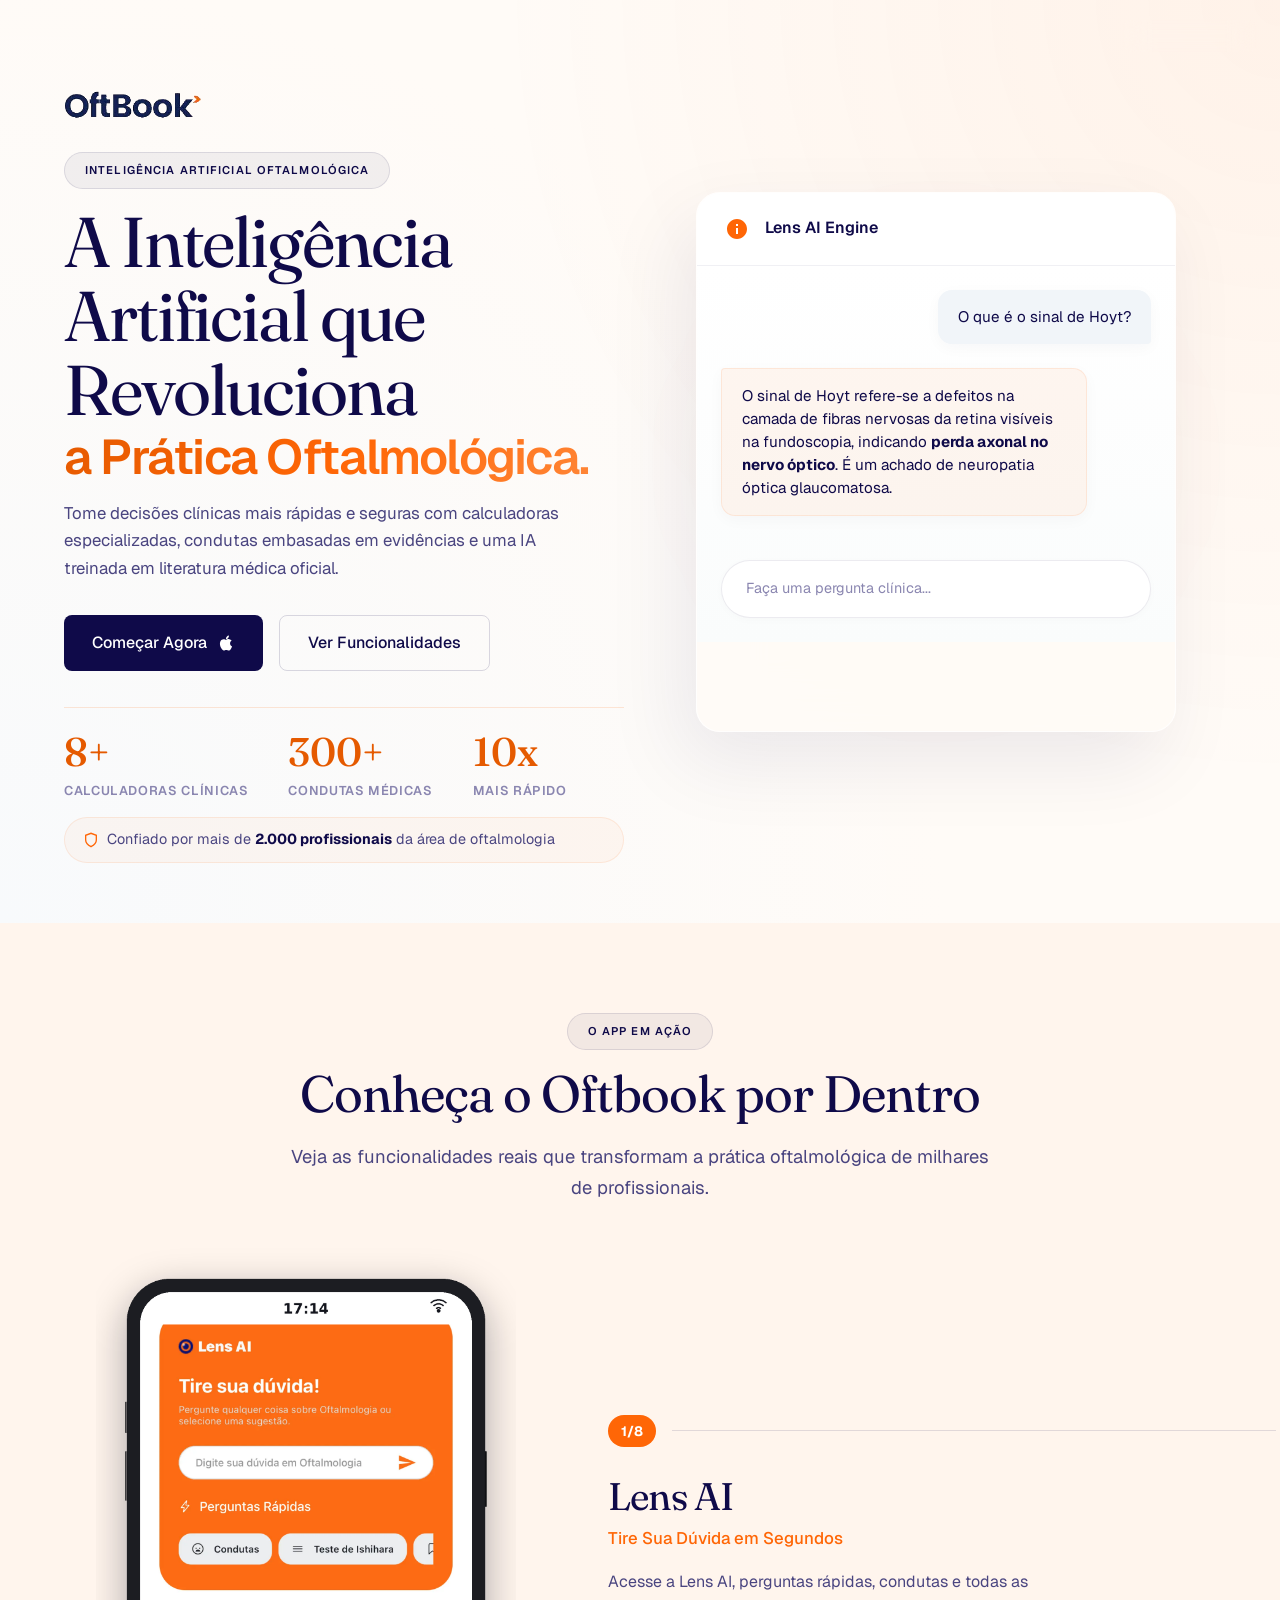
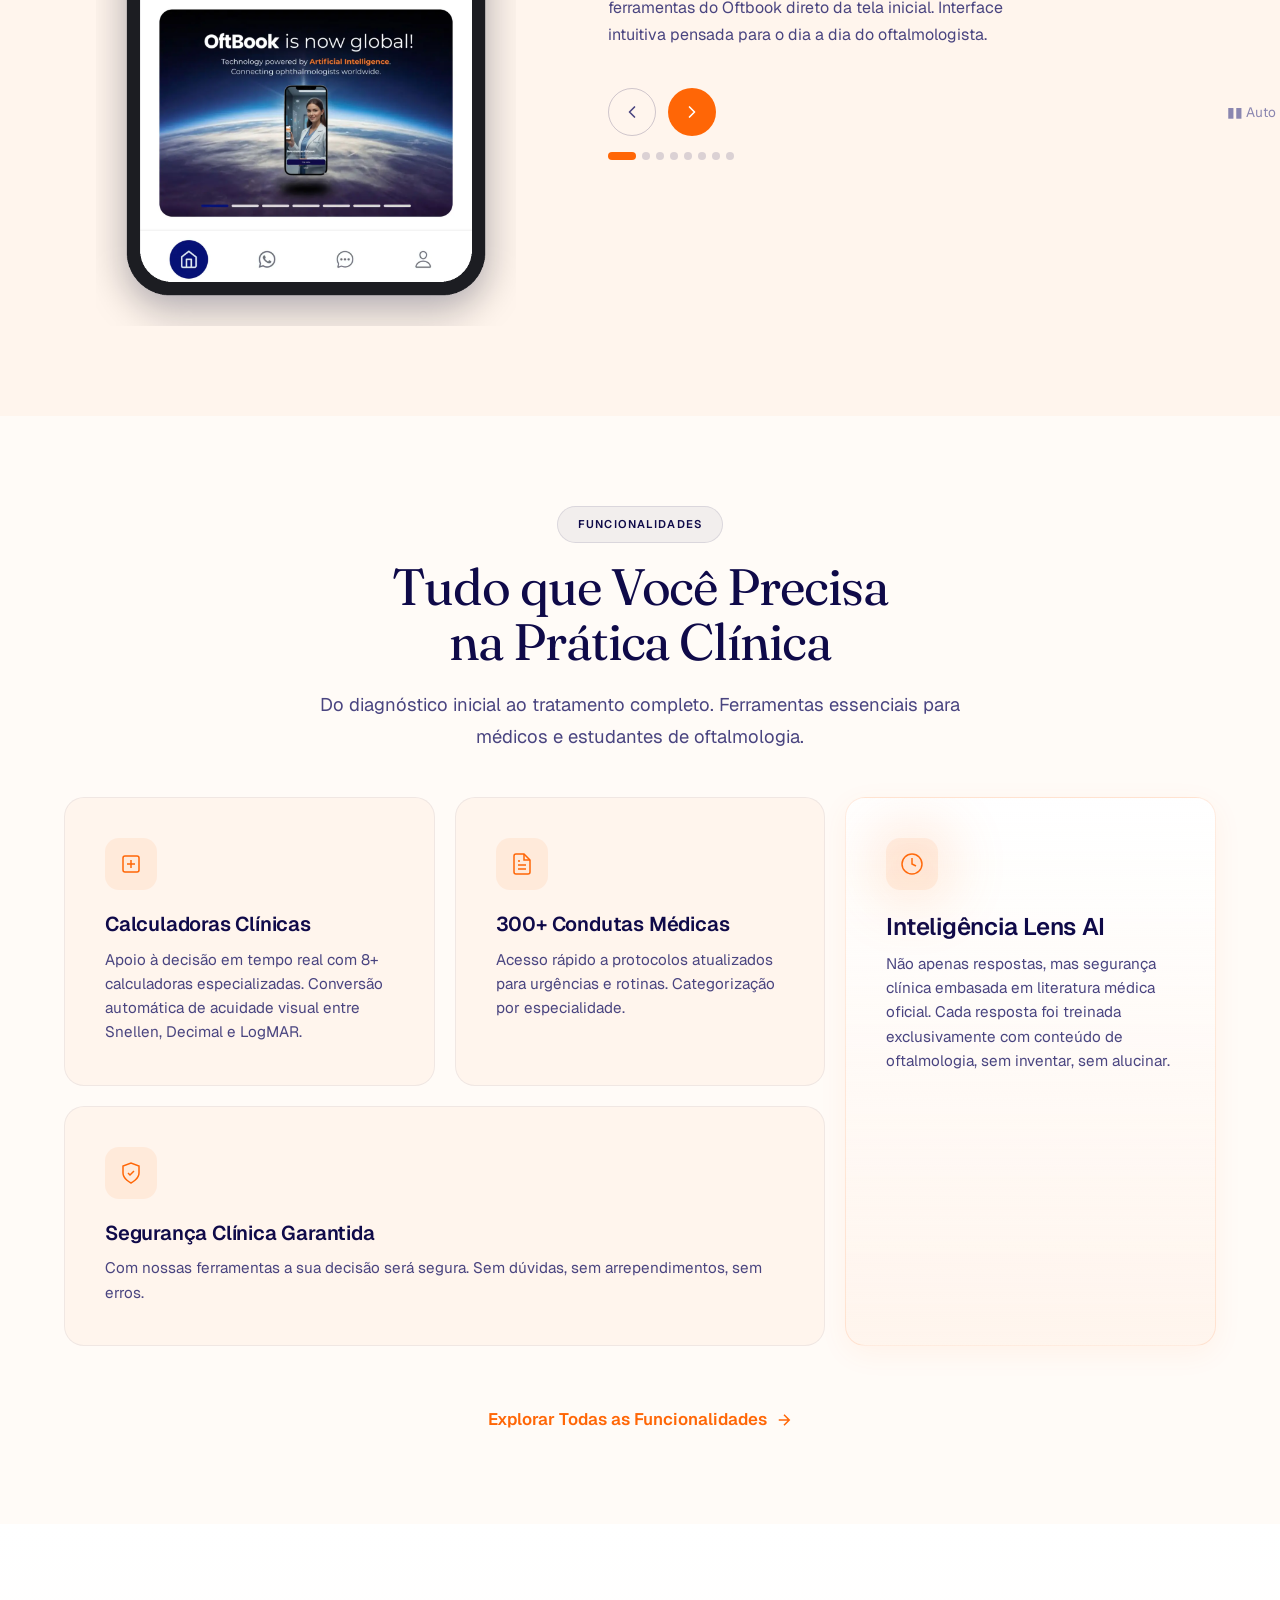
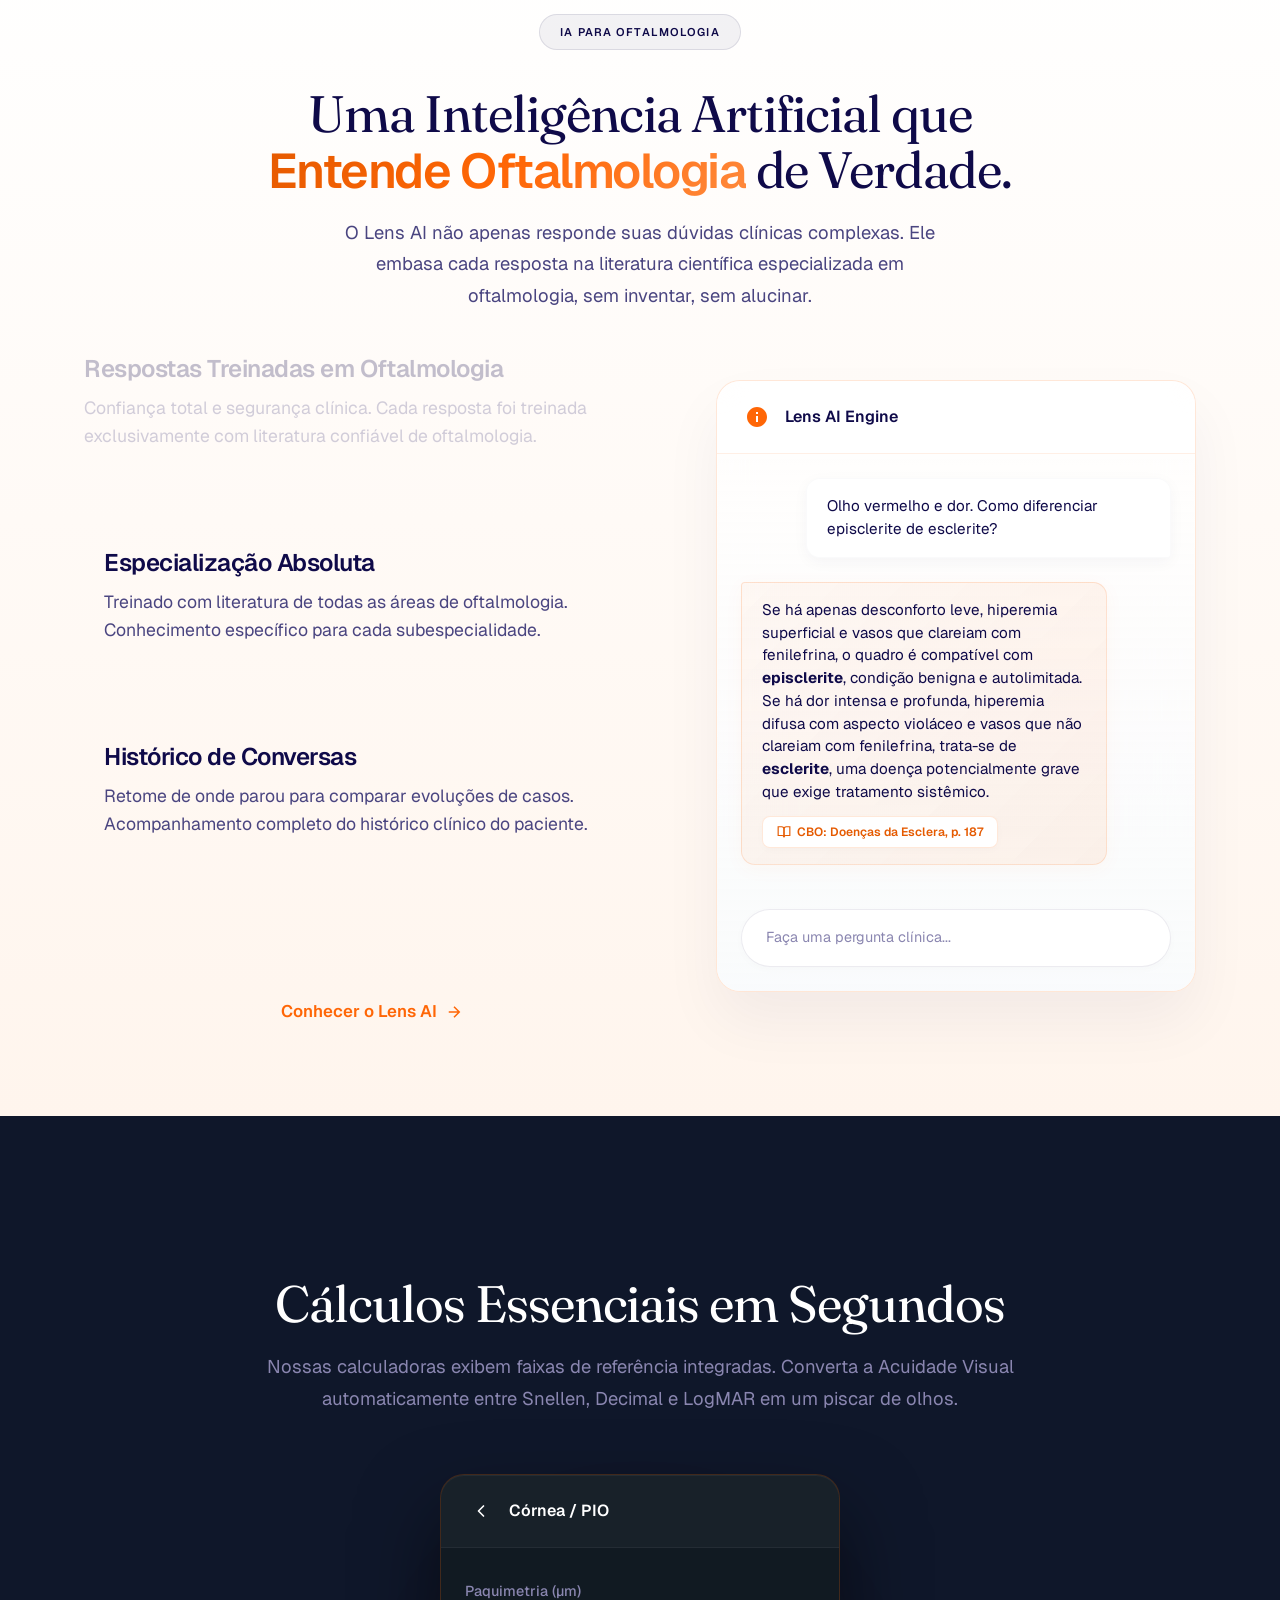
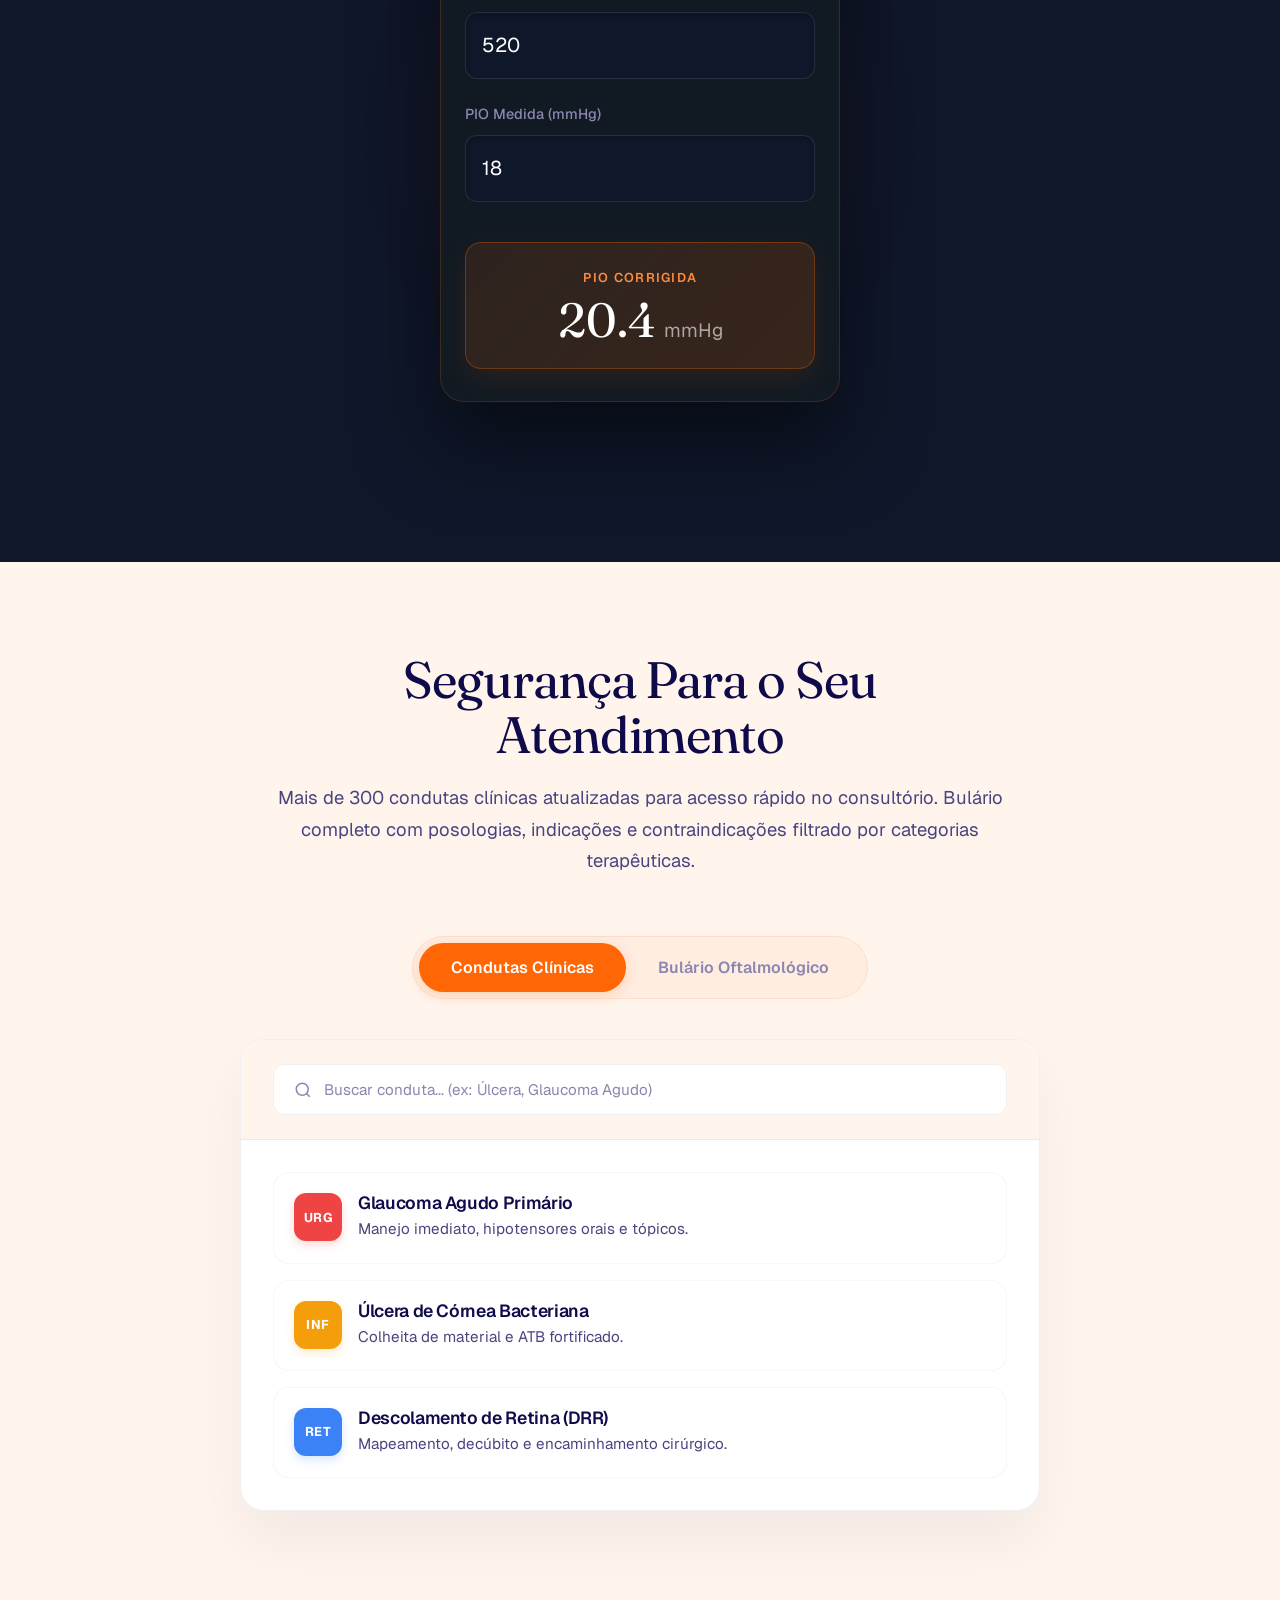
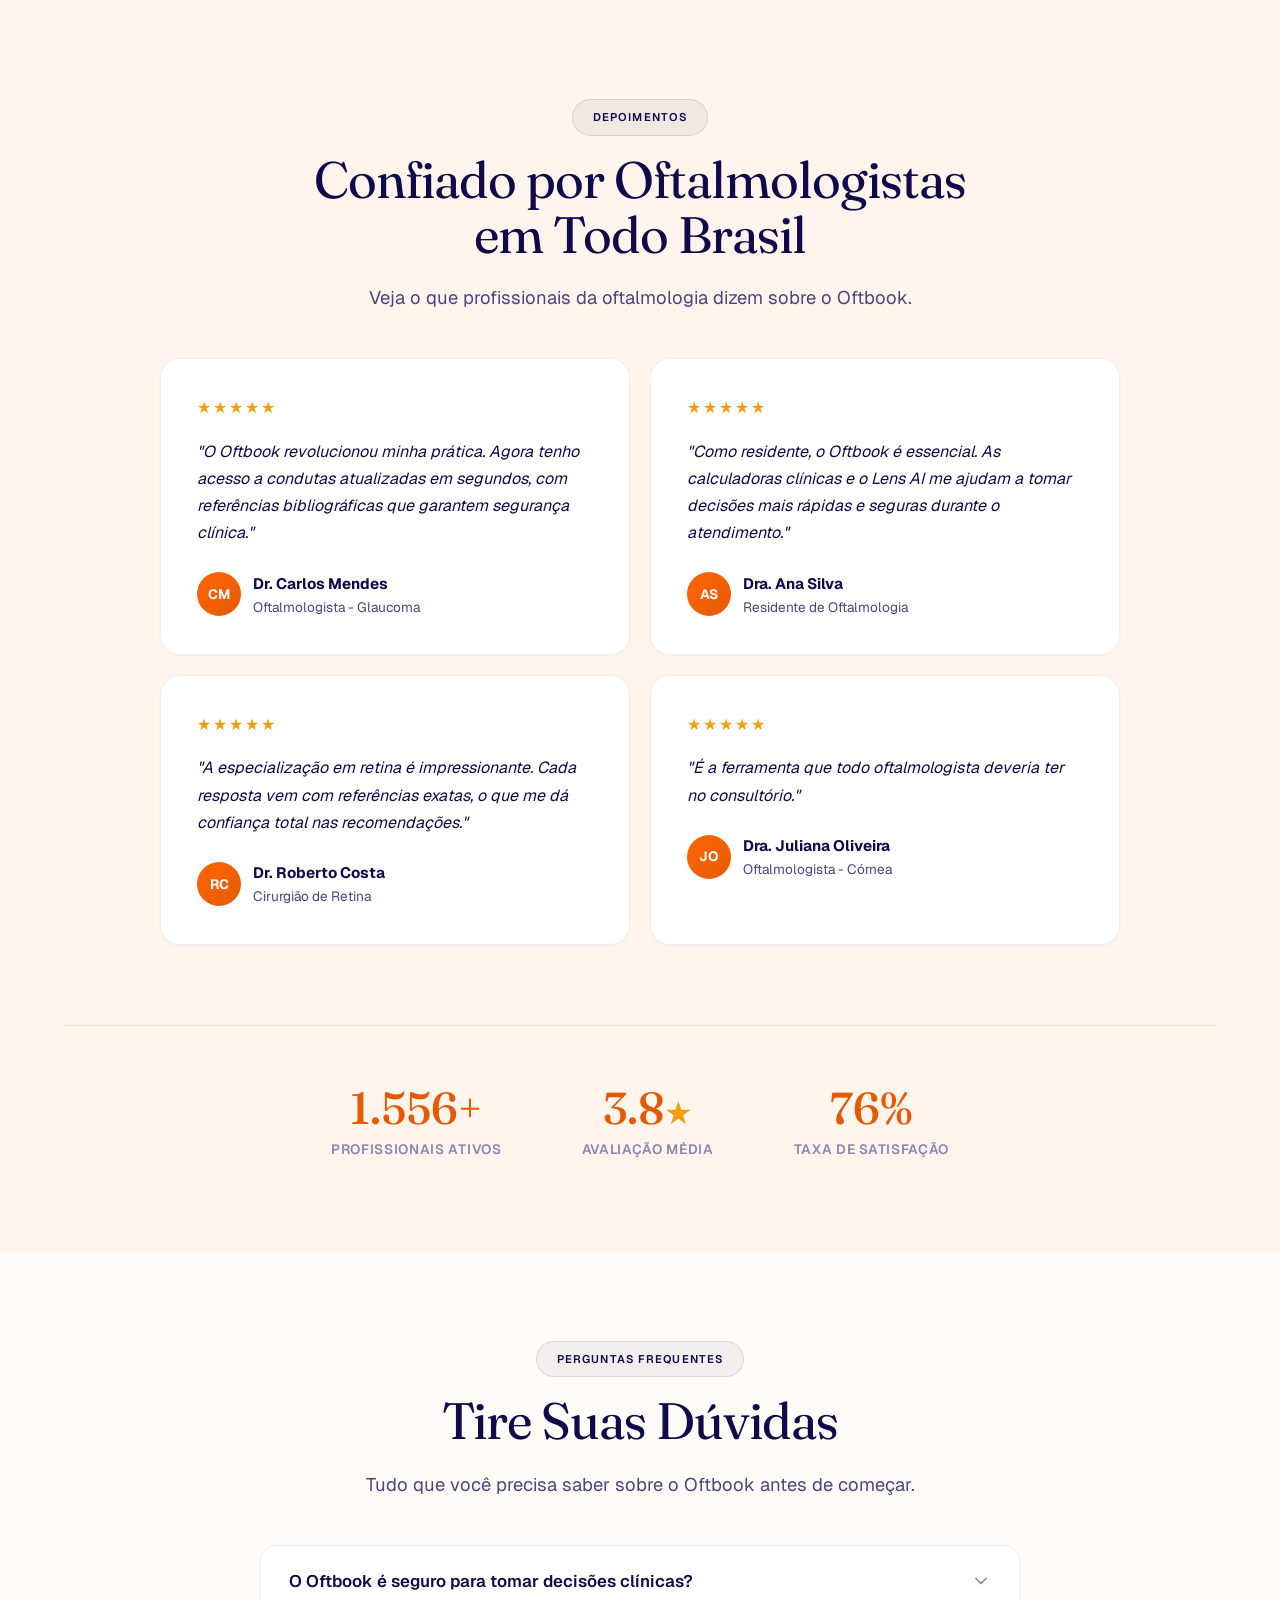
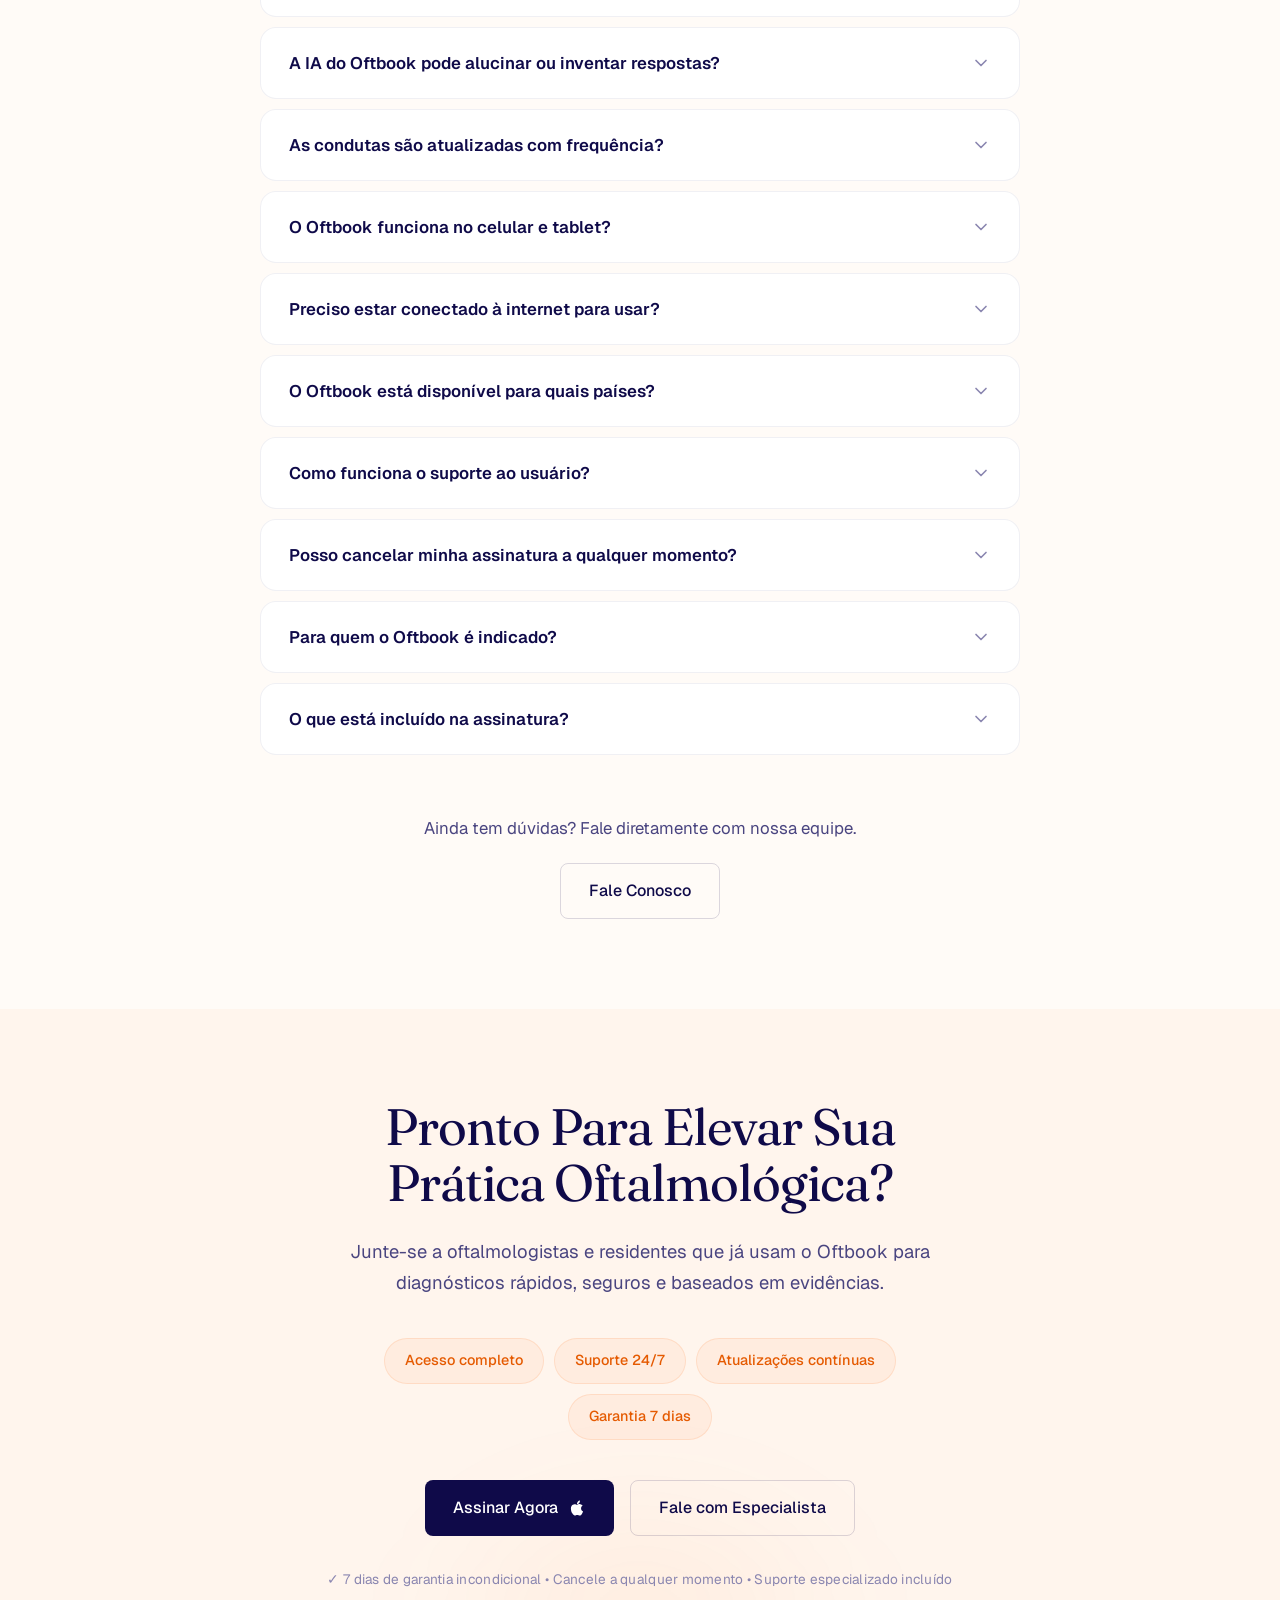
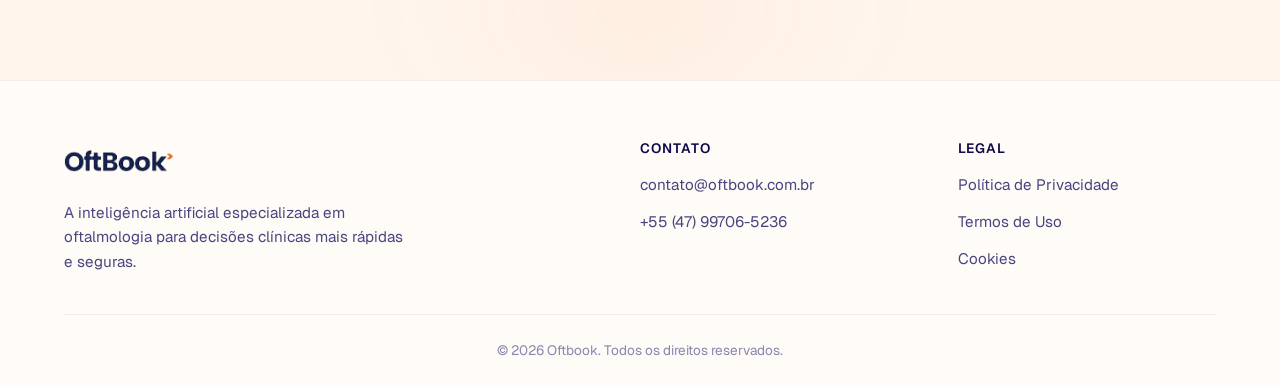
==== commit ce22e6f0: "fix: lang-switcher fixo no canto superior direito + cache bust Move badges PT/EN/ES para position fi" ====
--- a/index.html
+++ b/index.html
@@ -12,7 +12,7 @@
     <link
         href="https://fonts.googleapis.com/css2?family=Fraunces:opsz,wght@9..144,300;9..144,400;9..144,600;9..144,700;9..144,800&family=Geist:wght@300;400;500;600;700&display=swap"
         rel="stylesheet">
-    <link rel="stylesheet" href="style.css">
+    <link rel="stylesheet" href="style.css?v=2">
     <link rel="stylesheet" href="https://unpkg.com/aos@next/dist/aos.css" />
     <script src="https://unpkg.com/aos@next/dist/aos.js" defer></script>
     <script src="script.js?v=2" defer></script>
@@ -20,17 +20,17 @@
 </head>
 
 <body class="light-theme">
+    <div class="lang-switcher">
+        <button class="lang-btn active" data-lang="pt">PT</button>
+        <button class="lang-btn" data-lang="en">EN</button>
+        <button class="lang-btn" data-lang="es">ES</button>
+    </div>
     <main>
         <!-- HERO -->
         <section class="hero split-overlap">
             <div class="hero-content">
                 <div class="hero-logo-area" style="margin-bottom:24px;">
                     <img src="oftbook df.png" alt="OftBook" style="height:40px;width:auto;">
-                    <div class="lang-switcher">
-                        <button class="lang-btn active" data-lang="pt">PT</button>
-                        <button class="lang-btn" data-lang="en">EN</button>
-                        <button class="lang-btn" data-lang="es">ES</button>
-                    </div>
                 </div>
                 <div class="hero-badge-group">
                     <div class="pill-badge" data-i18n="hero.badge">Inteligência Artificial Oftalmológica</div>
--- a/style.css
+++ b/style.css
@@ -230,20 +230,20 @@
 }
 
 /* Language Switcher */
-.hero-logo-area {
-    display: flex;
-    align-items: center;
-    justify-content: space-between;
-    gap: 16px;
-}
-
 .lang-switcher {
+    position: fixed;
+    top: 20px;
+    right: 24px;
+    z-index: 100;
     display: flex;
     gap: 4px;
-    background: rgba(15,10,73,0.04);
+    background: rgba(255,251,247,0.85);
+    backdrop-filter: blur(12px);
+    -webkit-backdrop-filter: blur(12px);
     padding: 3px;
     border-radius: 8px;
-    border: 1px solid rgba(15,10,73,0.06);
+    border: 1px solid rgba(15,10,73,0.08);
+    box-shadow: 0 2px 12px rgba(15,10,73,0.06);
 }
 
 .lang-btn {
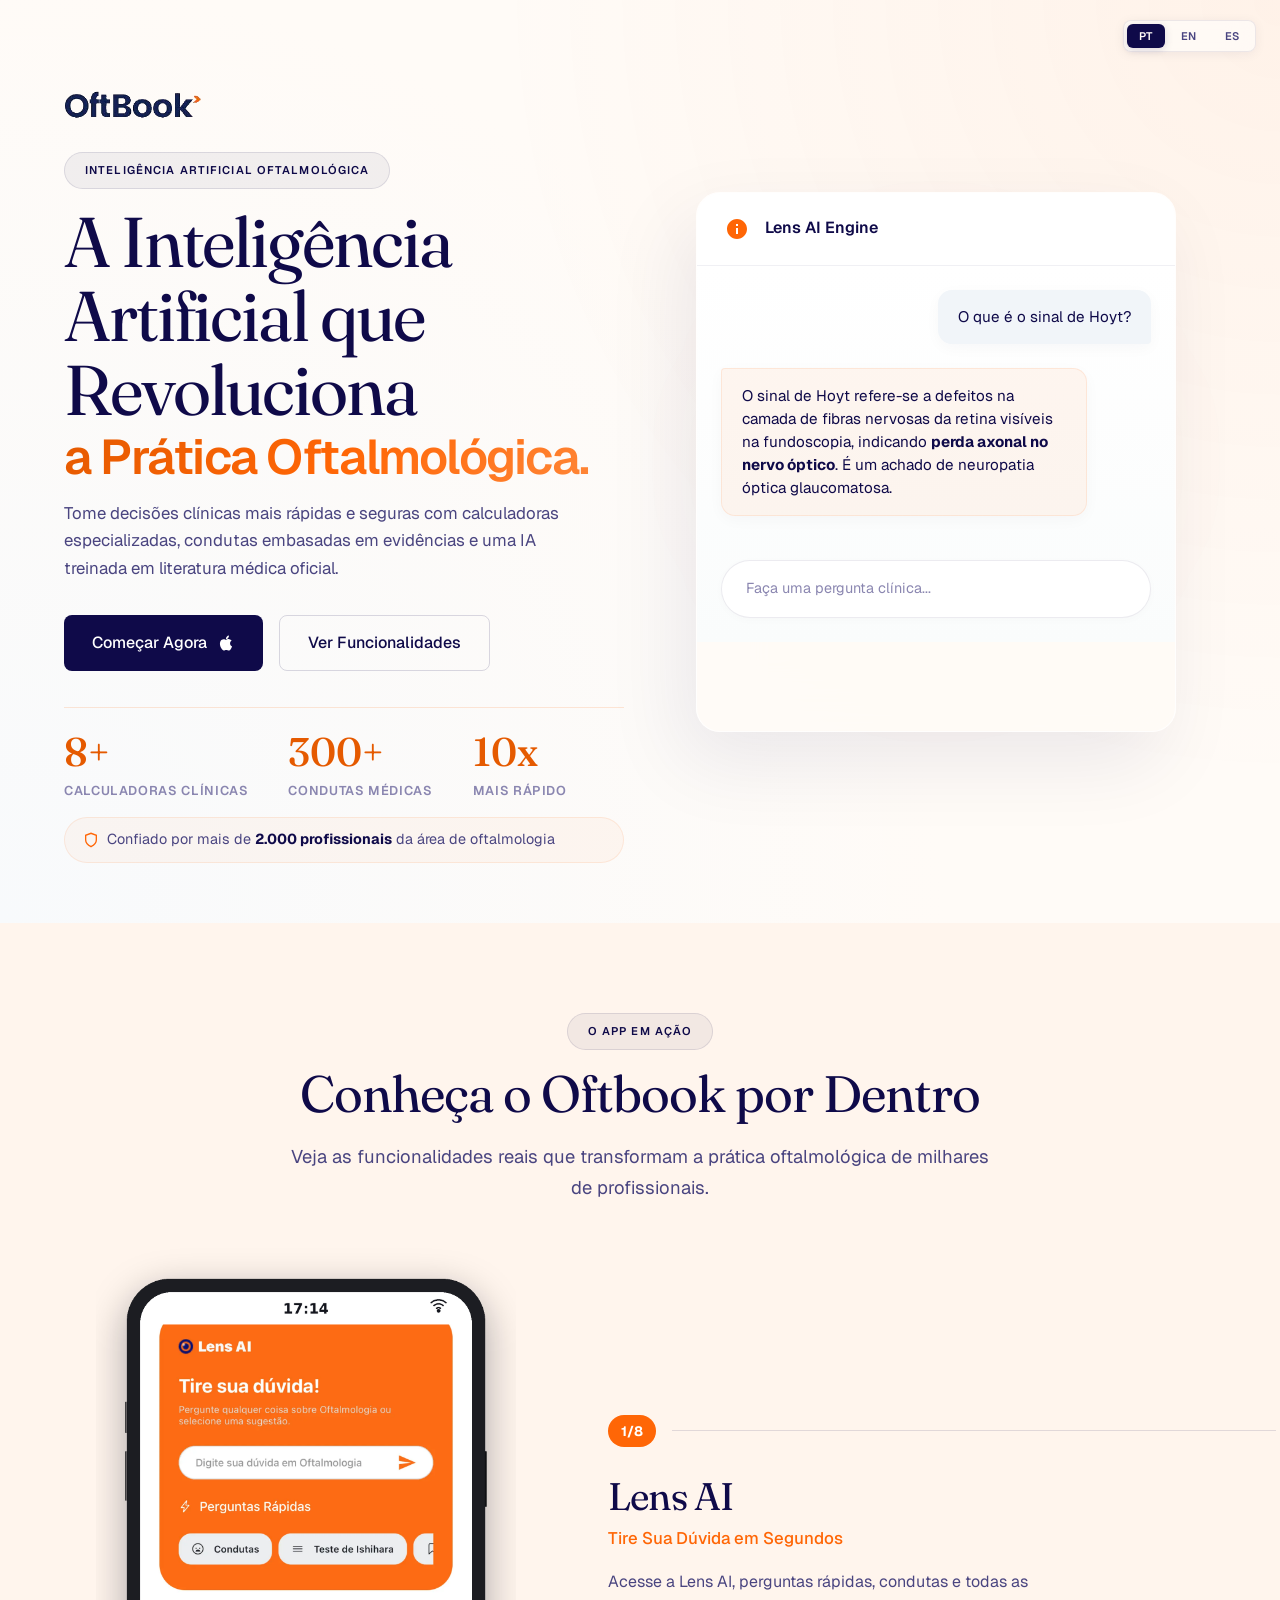
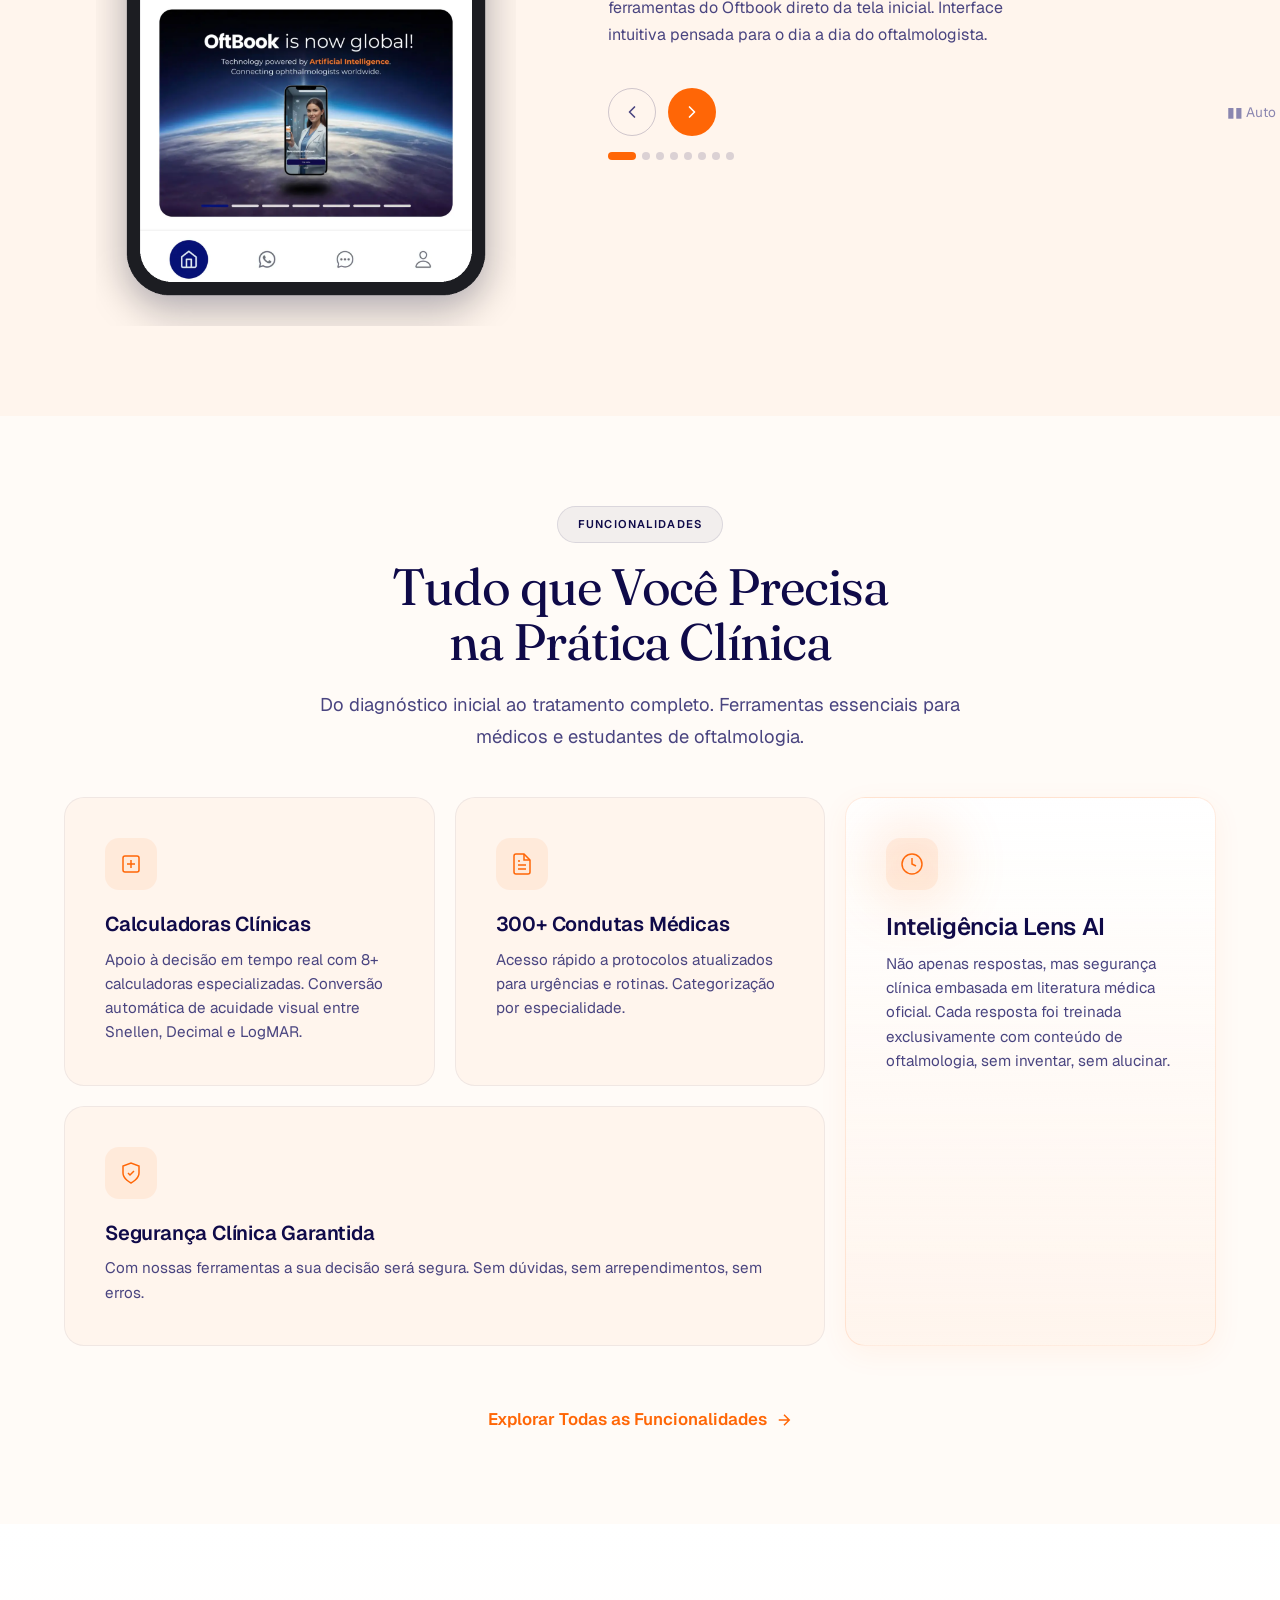
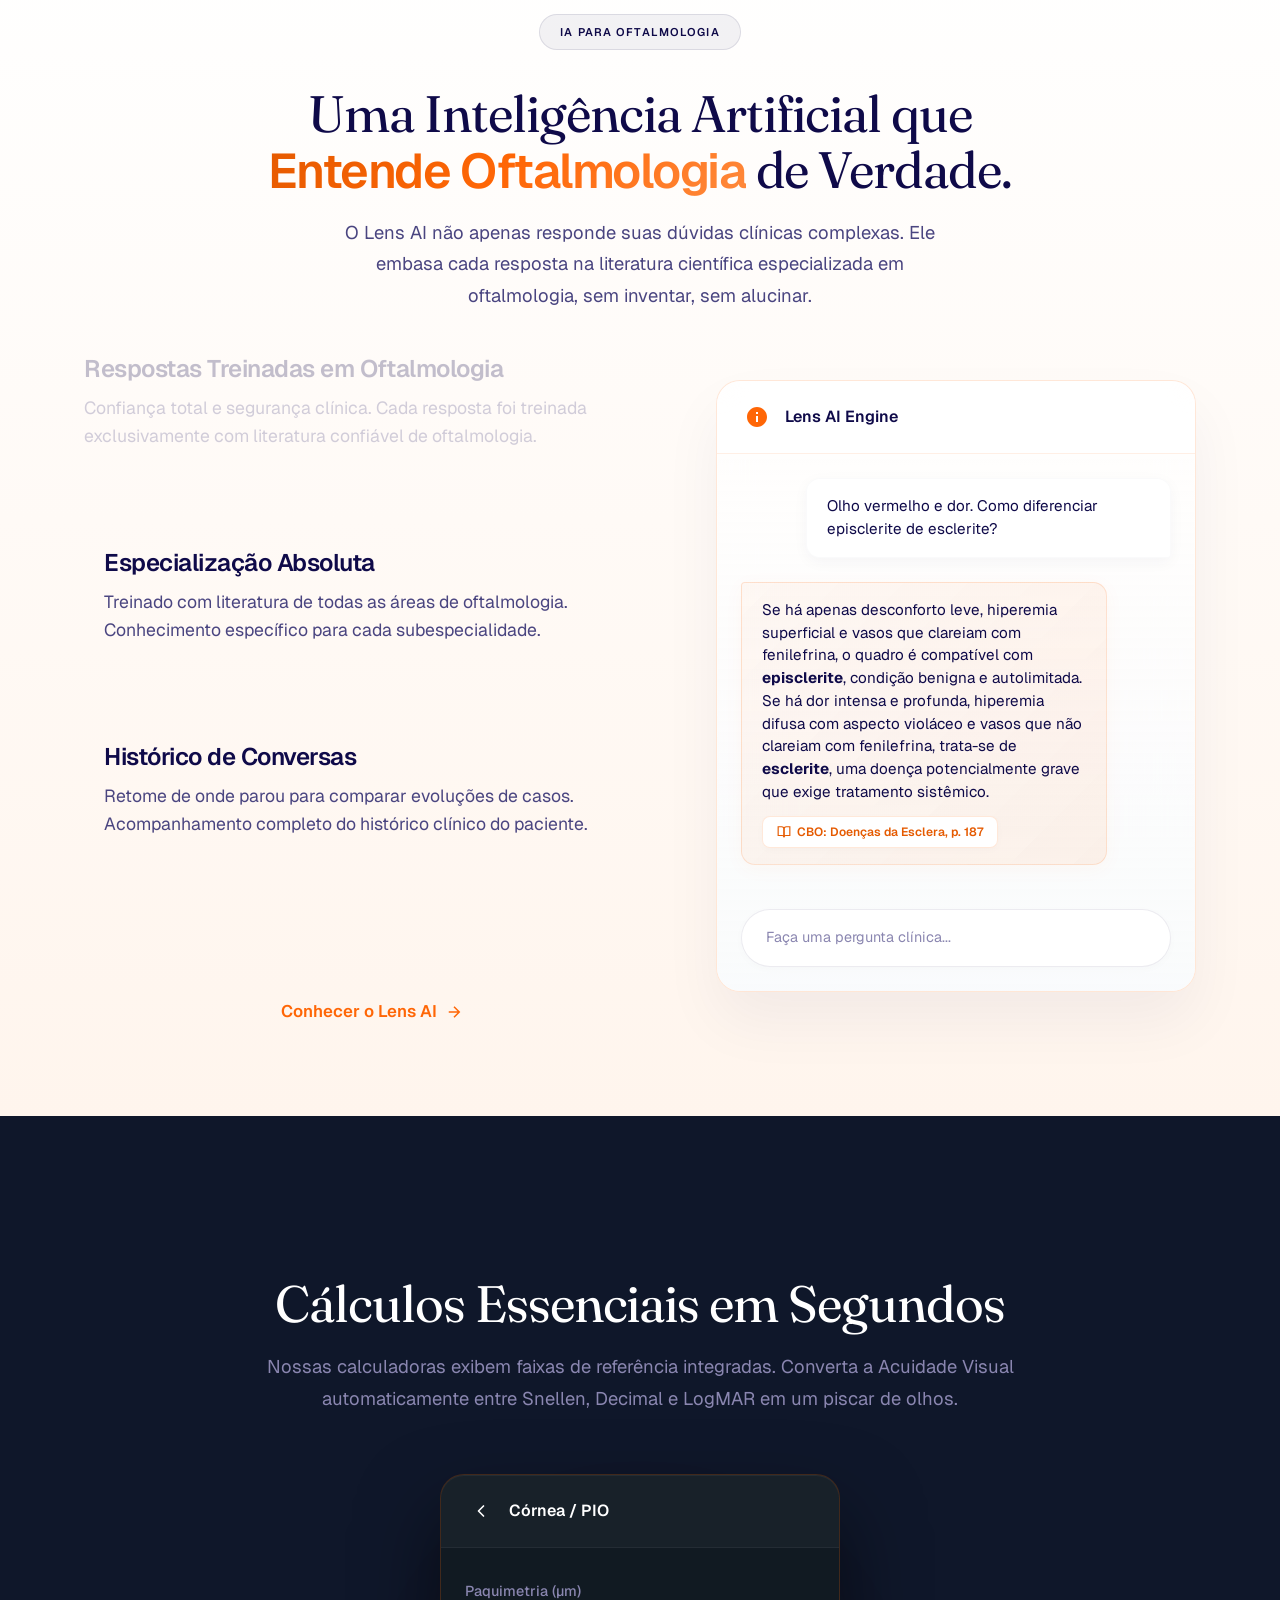
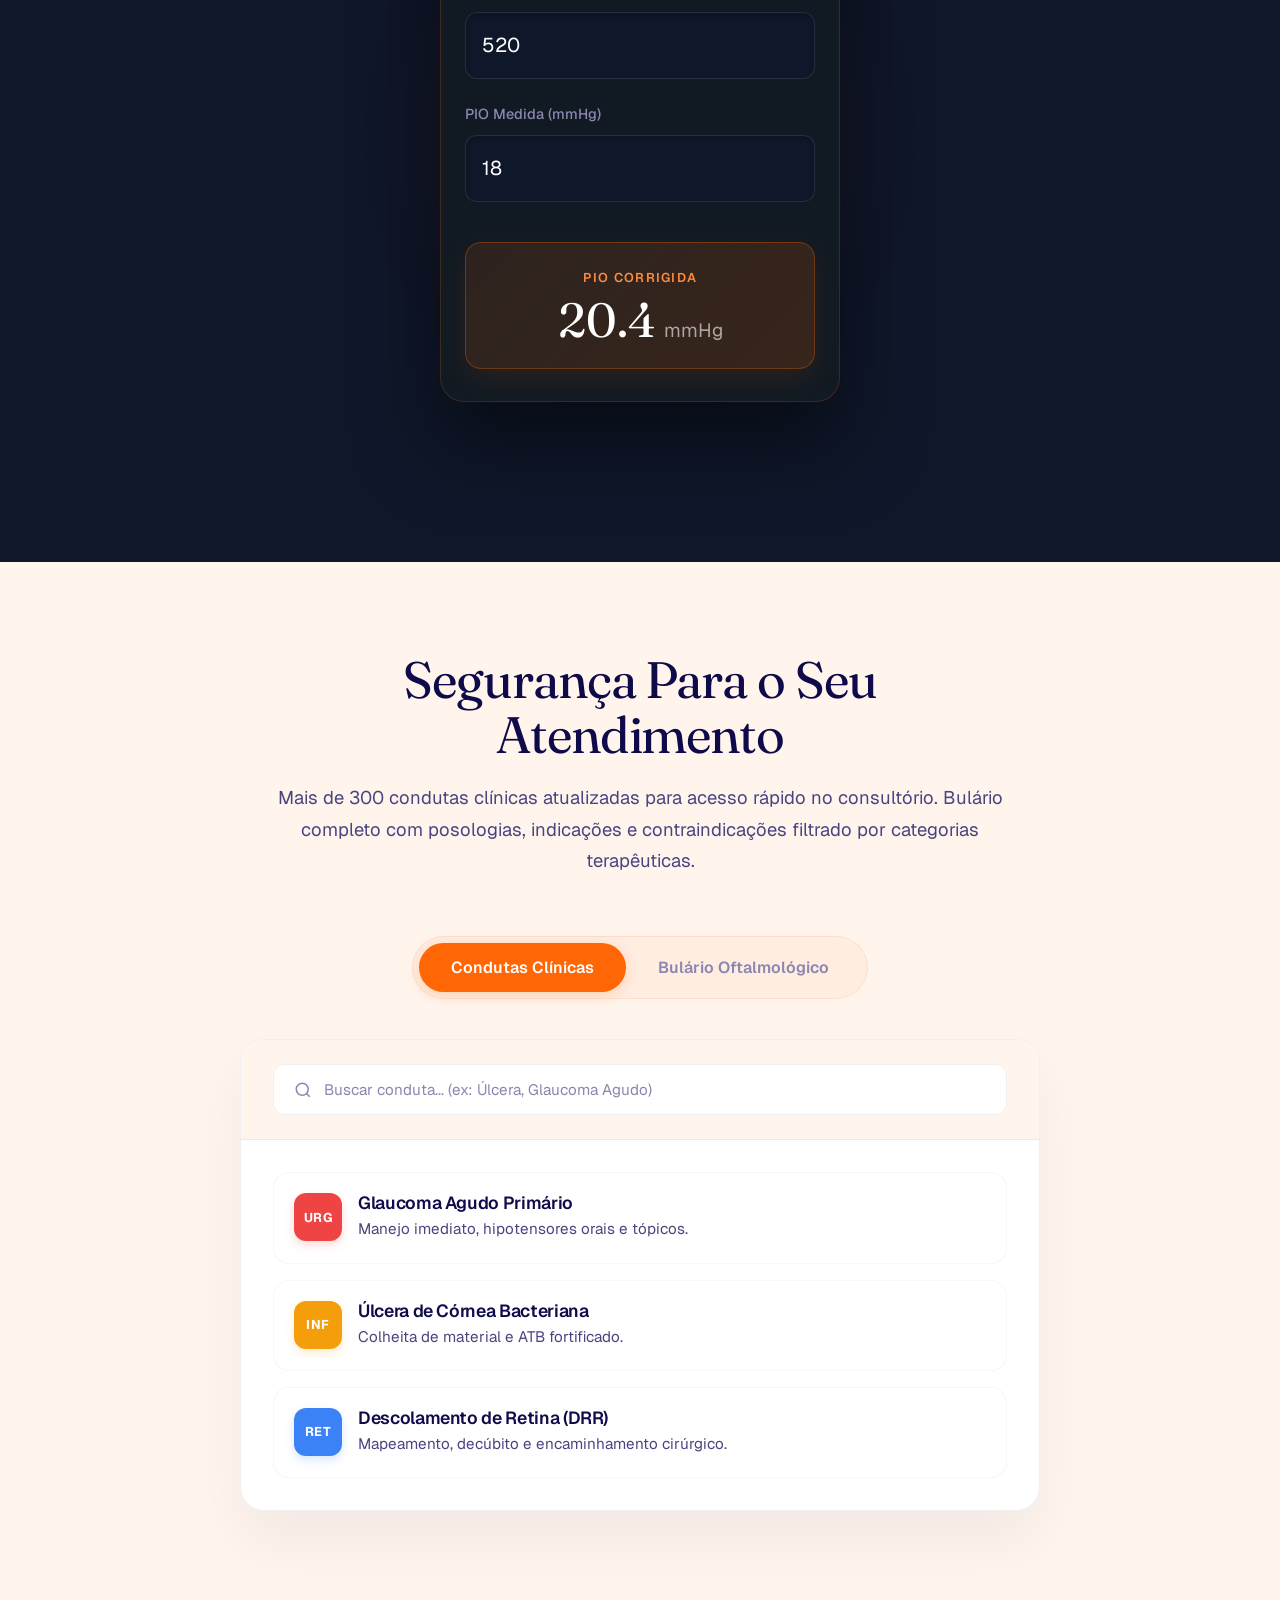
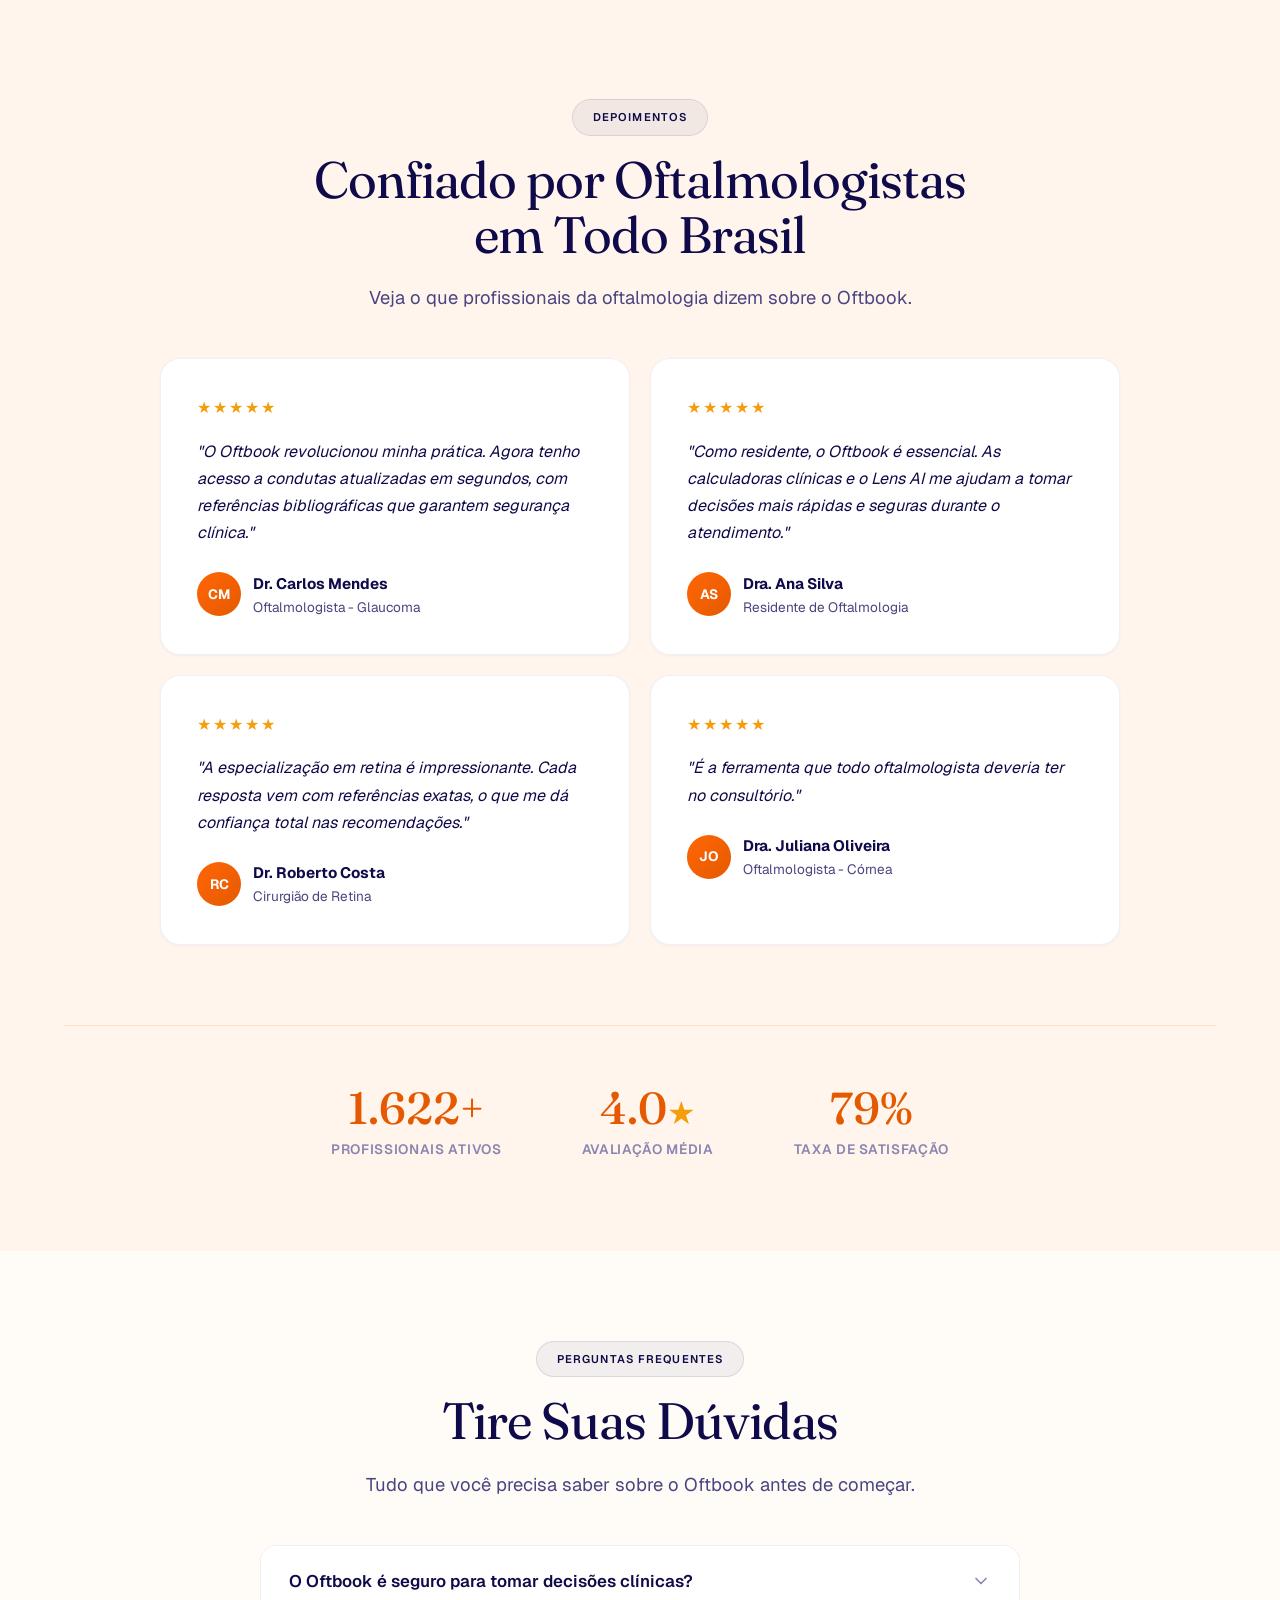
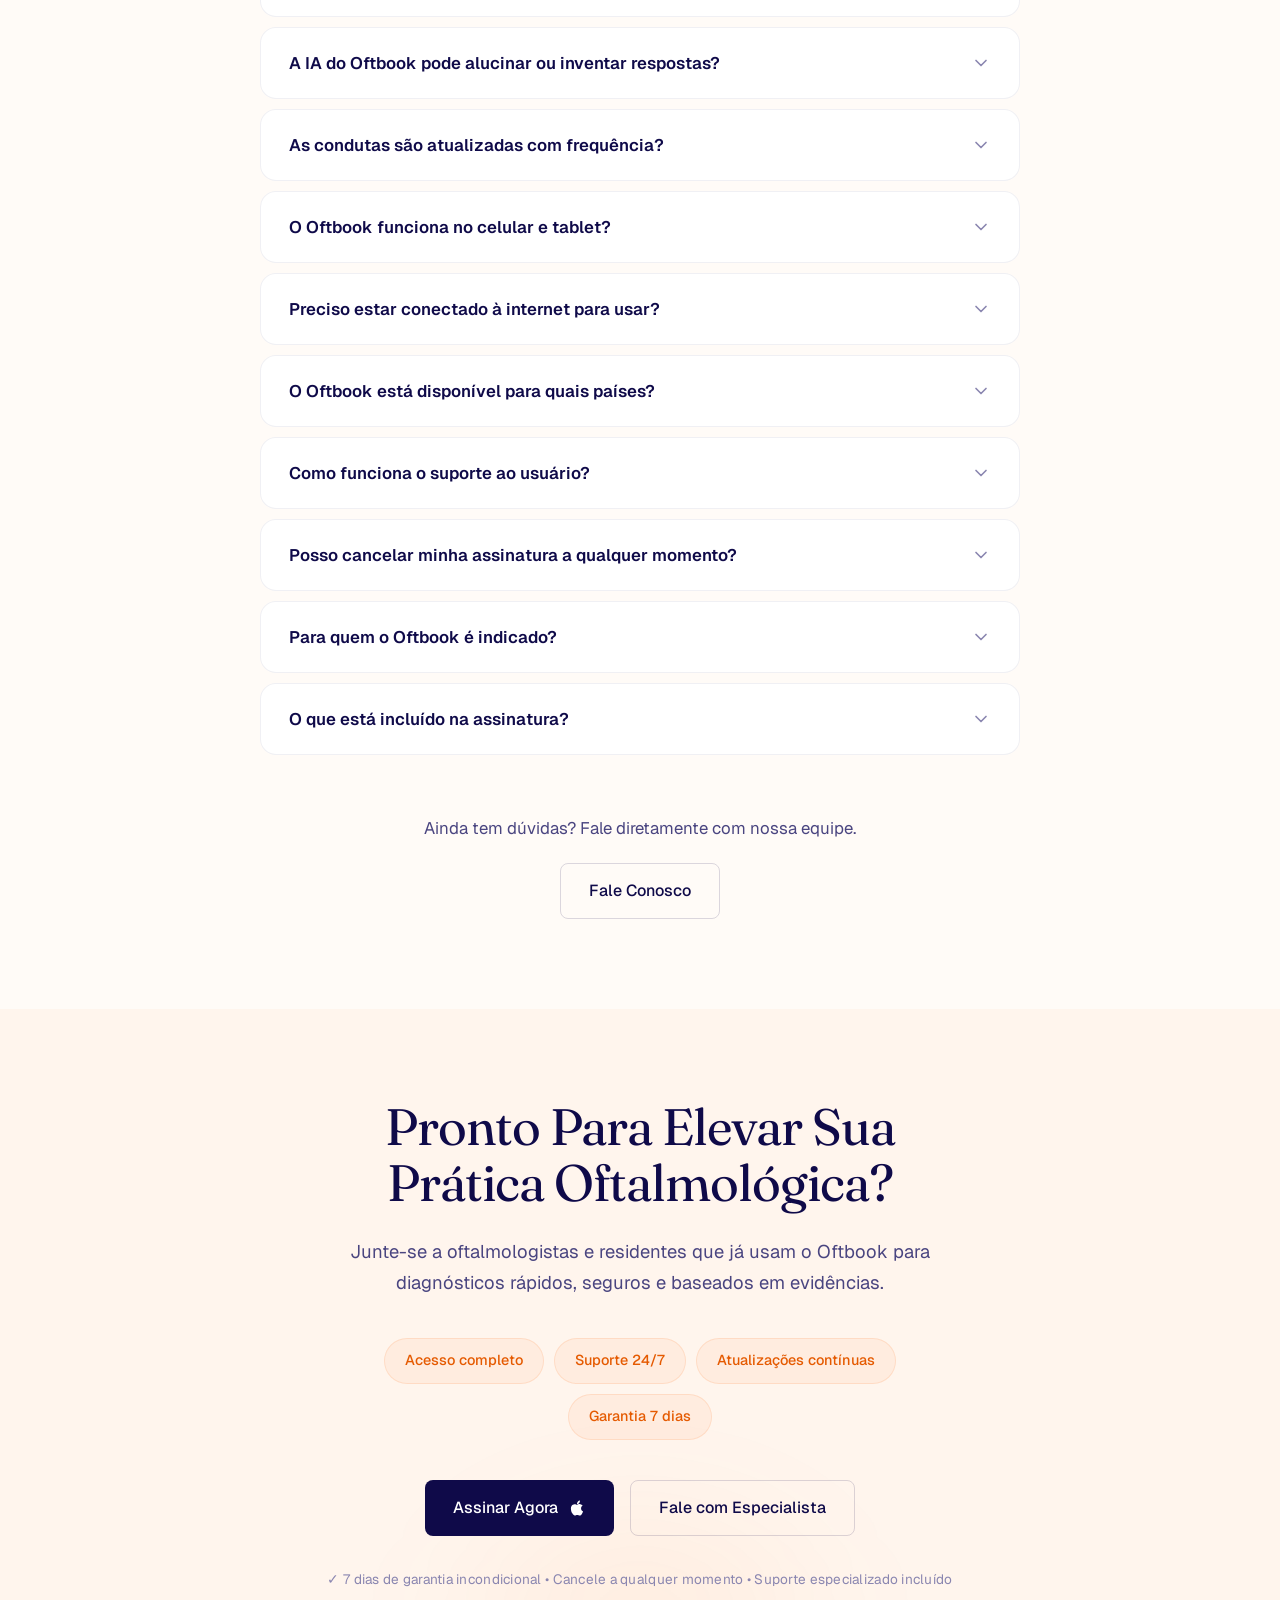
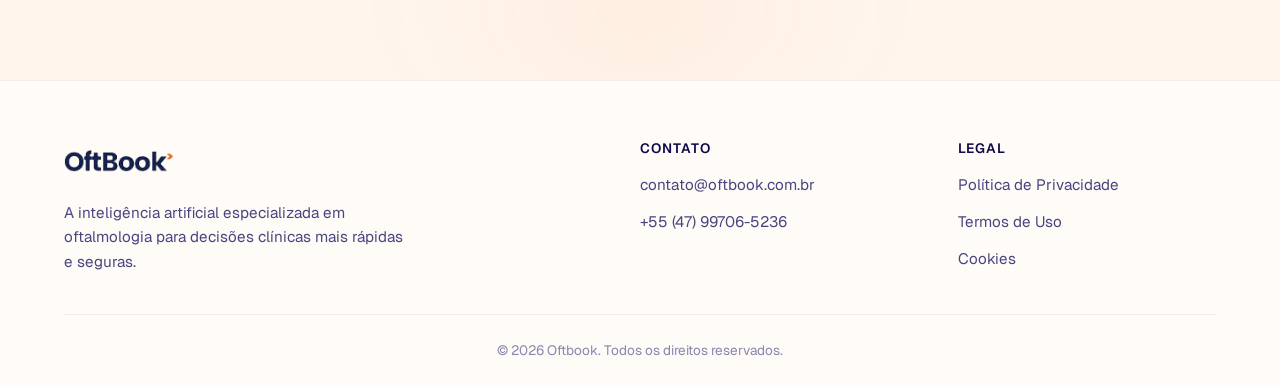
==== commit 975b7b86: "feat: popup de captura de lead com Supabase + Meta Pixel/CAPI - Modal com nome/email/telefone nos CT" ====
--- a/index.html
+++ b/index.html
@@ -5,6 +5,23 @@
     <meta charset="UTF-8">
     <meta name="viewport" content="width=device-width, initial-scale=1.0">
     <title>Oftbook - A IA da Prática Oftalmológica</title>
+
+    <!-- Meta Pixel Code -->
+    <script>
+    !function(f,b,e,v,n,t,s)
+    {if(f.fbq)return;n=f.fbq=function(){n.callMethod?
+    n.callMethod.apply(n,arguments):n.queue.push(arguments)};
+    if(!f._fbq)f._fbq=n;n.push=n;n.loaded=!0;n.version='2.0';
+    n.queue=[];t=b.createElement(e);t.async=!0;
+    t.src=v;s=b.getElementsByTagName(e)[0];
+    s.parentNode.insertBefore(t,s)}(window, document,'script',
+    'https://connect.facebook.net/en_US/fbevents.js');
+    fbq('init', '1159501601844210');
+    fbq('track', 'PageView');
+    </script>
+    <noscript><img height="1" width="1" style="display:none"
+    src="https://www.facebook.com/tr?id=1159501601844210&ev=PageView&noscript=1"/></noscript>
+    <!-- End Meta Pixel Code -->
     <!-- Preconnect -->
     <link rel="preconnect" href="https://fonts.googleapis.com">
     <link rel="preconnect" href="https://fonts.gstatic.com" crossorigin>
@@ -12,10 +29,10 @@
     <link
         href="https://fonts.googleapis.com/css2?family=Fraunces:opsz,wght@9..144,300;9..144,400;9..144,600;9..144,700;9..144,800&family=Geist:wght@300;400;500;600;700&display=swap"
         rel="stylesheet">
-    <link rel="stylesheet" href="style.css?v=2">
+    <link rel="stylesheet" href="style.css?v=3">
     <link rel="stylesheet" href="https://unpkg.com/aos@next/dist/aos.css" />
     <script src="https://unpkg.com/aos@next/dist/aos.js" defer></script>
-    <script src="script.js?v=2" defer></script>
+    <script src="script.js?v=3" defer></script>
     <!-- v1.0.1-deploy-fix -->
 </head>
 
@@ -47,7 +64,7 @@
                 </p>
 
                 <div class="hero-actions">
-                    <a href="https://apps.apple.com/br/app/oftbook/id6759061221" class="btn btn-primary magnetic-btn" target="_blank" rel="noopener">
+                    <a href="https://apps.apple.com/br/app/oftbook/id6759061221" class="btn btn-primary magnetic-btn" target="_blank" rel="noopener" data-download-trigger data-cta-source="hero">
                         <span data-i18n="hero.cta_primary">Começar Agora</span>
                         <svg width="18" height="18" viewBox="0 0 24 24" fill="currentColor">
                             <path d="M18.71 19.5c-.83 1.24-1.71 2.45-3.05 2.47-1.34.03-1.77-.79-3.29-.79-1.53 0-2 .77-3.27.82-1.31.05-2.3-1.32-3.14-2.53C4.25 17 2.94 12.45 4.7 9.39c.87-1.52 2.43-2.48 4.12-2.51 1.28-.02 2.5.87 3.29.87.78 0 2.26-1.07 3.8-.91.65.03 2.47.26 3.64 1.98-.09.06-2.17 1.28-2.15 3.81.03 3.02 2.65 4.03 2.68 4.04-.03.07-.42 1.44-1.38 2.83M13 3.5c.73-.83 1.94-1.46 2.94-1.5.13 1.17-.34 2.35-1.04 3.19-.69.85-1.83 1.51-2.95 1.42-.15-1.15.41-2.35 1.05-3.11z"/>
@@ -688,7 +705,7 @@
                 </ul>
 
                 <div class="cta-actions">
-                    <a href="https://apps.apple.com/br/app/oftbook/id6759061221" class="btn btn-primary btn-glow" target="_blank" rel="noopener">
+                    <a href="https://apps.apple.com/br/app/oftbook/id6759061221" class="btn btn-primary btn-glow" target="_blank" rel="noopener" data-download-trigger data-cta-source="cta_final">
                         <span data-i18n="cta.btn_primary">Assinar Agora</span>
                         <svg width="18" height="18" viewBox="0 0 24 24" fill="currentColor">
                             <path d="M18.71 19.5c-.83 1.24-1.71 2.45-3.05 2.47-1.34.03-1.77-.79-3.29-.79-1.53 0-2 .77-3.27.82-1.31.05-2.3-1.32-3.14-2.53C4.25 17 2.94 12.45 4.7 9.39c.87-1.52 2.43-2.48 4.12-2.51 1.28-.02 2.5.87 3.29.87.78 0 2.26-1.07 3.8-.91.65.03 2.47.26 3.64 1.98-.09.06-2.17 1.28-2.15 3.81.03 3.02 2.65 4.03 2.68 4.04-.03.07-.42 1.44-1.38 2.83M13 3.5c.73-.83 1.94-1.46 2.94-1.5.13 1.17-.34 2.35-1.04 3.19-.69.85-1.83 1.51-2.95 1.42-.15-1.15.41-2.35 1.05-3.11z"/>
@@ -726,6 +743,37 @@
         </div>
     </footer>
 
+    <!-- Modal de Captura de Lead -->
+    <div class="lead-modal" id="leadModal" role="dialog" aria-modal="true" aria-labelledby="leadModalTitle" hidden>
+        <div class="lead-modal__overlay" data-close-modal></div>
+        <div class="lead-modal__box" role="document">
+            <button type="button" class="lead-modal__close" aria-label="Fechar" data-close-modal>&times;</button>
+            <div class="lead-modal__header">
+                <h3 id="leadModalTitle">Baixe o Oftbook agora</h3>
+                <p>Preencha seus dados e liberamos o acesso imediato ao app.</p>
+            </div>
+            <form class="lead-modal__form" id="leadForm" novalidate>
+                <div class="lead-modal__field">
+                    <label for="leadNome">Nome</label>
+                    <input type="text" id="leadNome" name="nome" required autocomplete="name" placeholder="Seu nome completo">
+                </div>
+                <div class="lead-modal__field">
+                    <label for="leadEmail">E-mail</label>
+                    <input type="email" id="leadEmail" name="email" required autocomplete="email" placeholder="seuemail@exemplo.com">
+                </div>
+                <div class="lead-modal__field">
+                    <label for="leadTelefone">Telefone / WhatsApp</label>
+                    <input type="tel" id="leadTelefone" name="telefone" required autocomplete="tel" placeholder="(11) 99999-9999">
+                </div>
+                <button type="submit" class="lead-modal__submit" id="leadSubmit">
+                    <span class="lead-modal__submit-label">Continuar para a App Store</span>
+                    <span class="lead-modal__submit-loading" hidden>Enviando...</span>
+                </button>
+                <p class="lead-modal__privacy">Seus dados são usados apenas para contato. Não enviamos spam.</p>
+            </form>
+        </div>
+    </div>
+
 </body>
 
 </html>
--- a/style.css
+++ b/style.css
@@ -1860,3 +1860,182 @@
         transition-duration: 0.01ms !important;
     }
 }
+
+/* =========================================================================
+   MODAL DE CAPTURA DE LEAD
+   ========================================================================= */
+.lead-modal {
+    position: fixed;
+    inset: 0;
+    z-index: 9999;
+    display: flex;
+    align-items: center;
+    justify-content: center;
+    padding: 20px;
+    opacity: 0;
+    pointer-events: none;
+    transition: opacity 250ms ease;
+}
+
+.lead-modal[hidden] {
+    display: none;
+}
+
+.lead-modal.is-open {
+    opacity: 1;
+    pointer-events: auto;
+}
+
+.lead-modal__overlay {
+    position: absolute;
+    inset: 0;
+    background: rgba(15, 23, 42, 0.65);
+    backdrop-filter: blur(6px);
+    -webkit-backdrop-filter: blur(6px);
+}
+
+.lead-modal__box {
+    position: relative;
+    background: #ffffff;
+    border-radius: 20px;
+    max-width: 440px;
+    width: 100%;
+    padding: 36px 32px 28px;
+    box-shadow: 0 25px 60px rgba(0, 0, 0, 0.25);
+    transform: translateY(20px) scale(0.97);
+    transition: transform 300ms cubic-bezier(0.16, 1, 0.3, 1);
+    max-height: calc(100vh - 40px);
+    overflow-y: auto;
+}
+
+.lead-modal.is-open .lead-modal__box {
+    transform: translateY(0) scale(1);
+}
+
+.lead-modal__close {
+    position: absolute;
+    top: 12px;
+    right: 16px;
+    width: 36px;
+    height: 36px;
+    border: none;
+    background: transparent;
+    font-size: 28px;
+    line-height: 1;
+    color: #64748b;
+    cursor: pointer;
+    border-radius: 50%;
+    transition: background 200ms ease, color 200ms ease;
+}
+
+.lead-modal__close:hover {
+    background: rgba(15, 23, 42, 0.08);
+    color: #0f172a;
+}
+
+.lead-modal__header {
+    text-align: center;
+    margin-bottom: 24px;
+}
+
+.lead-modal__header h3 {
+    font-family: var(--font-heading, serif);
+    font-size: 1.6rem;
+    font-weight: 600;
+    color: #0f172a;
+    margin: 0 0 8px;
+    line-height: 1.2;
+}
+
+.lead-modal__header p {
+    font-size: 0.95rem;
+    color: #64748b;
+    margin: 0;
+    line-height: 1.5;
+}
+
+.lead-modal__form {
+    display: flex;
+    flex-direction: column;
+    gap: 14px;
+}
+
+.lead-modal__field {
+    display: flex;
+    flex-direction: column;
+    gap: 6px;
+}
+
+.lead-modal__field label {
+    font-size: 0.85rem;
+    font-weight: 500;
+    color: #334155;
+}
+
+.lead-modal__field input {
+    width: 100%;
+    padding: 12px 14px;
+    border: 1.5px solid #e2e8f0;
+    border-radius: 10px;
+    font-size: 1rem;
+    font-family: inherit;
+    color: #0f172a;
+    background: #f8fafc;
+    transition: border-color 200ms ease, background 200ms ease;
+}
+
+.lead-modal__field input:focus {
+    outline: none;
+    border-color: var(--accent-primary, #f97316);
+    background: #ffffff;
+}
+
+.lead-modal__field input:invalid:not(:placeholder-shown) {
+    border-color: #ef4444;
+}
+
+.lead-modal__submit {
+    margin-top: 8px;
+    padding: 14px 20px;
+    border: none;
+    border-radius: 10px;
+    background: var(--accent-primary, #f97316);
+    color: #ffffff;
+    font-size: 1rem;
+    font-weight: 600;
+    font-family: inherit;
+    cursor: pointer;
+    transition: background 200ms ease, transform 150ms ease;
+}
+
+.lead-modal__submit:hover:not(:disabled) {
+    background: var(--accent-dark, #c2410c);
+    transform: translateY(-1px);
+}
+
+.lead-modal__submit:disabled {
+    opacity: 0.7;
+    cursor: wait;
+}
+
+.lead-modal__privacy {
+    font-size: 0.75rem;
+    color: #94a3b8;
+    text-align: center;
+    margin: 4px 0 0;
+    line-height: 1.4;
+}
+
+@media (max-width: 480px) {
+    .lead-modal__box {
+        padding: 28px 22px 22px;
+        border-radius: 16px;
+    }
+    .lead-modal__header h3 {
+        font-size: 1.35rem;
+    }
+}
+
+body.modal-open {
+    overflow: hidden;
+}
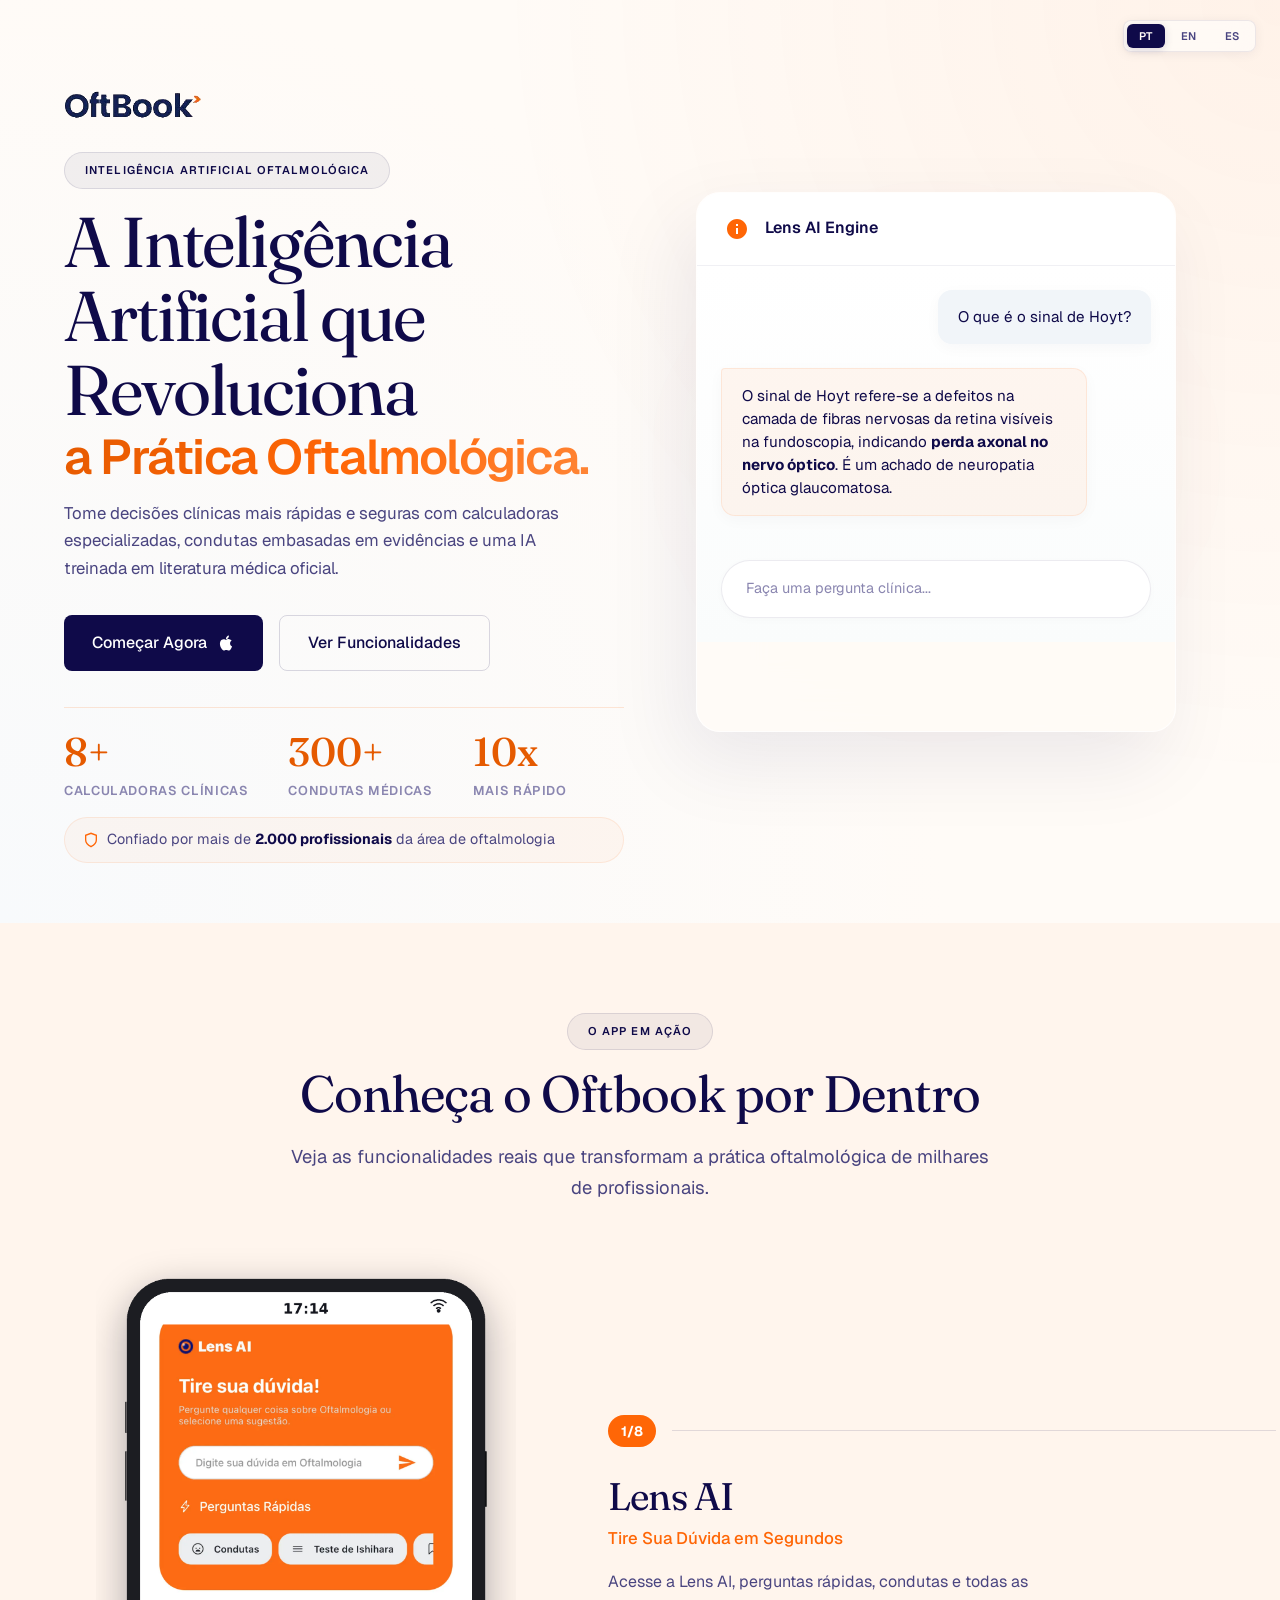
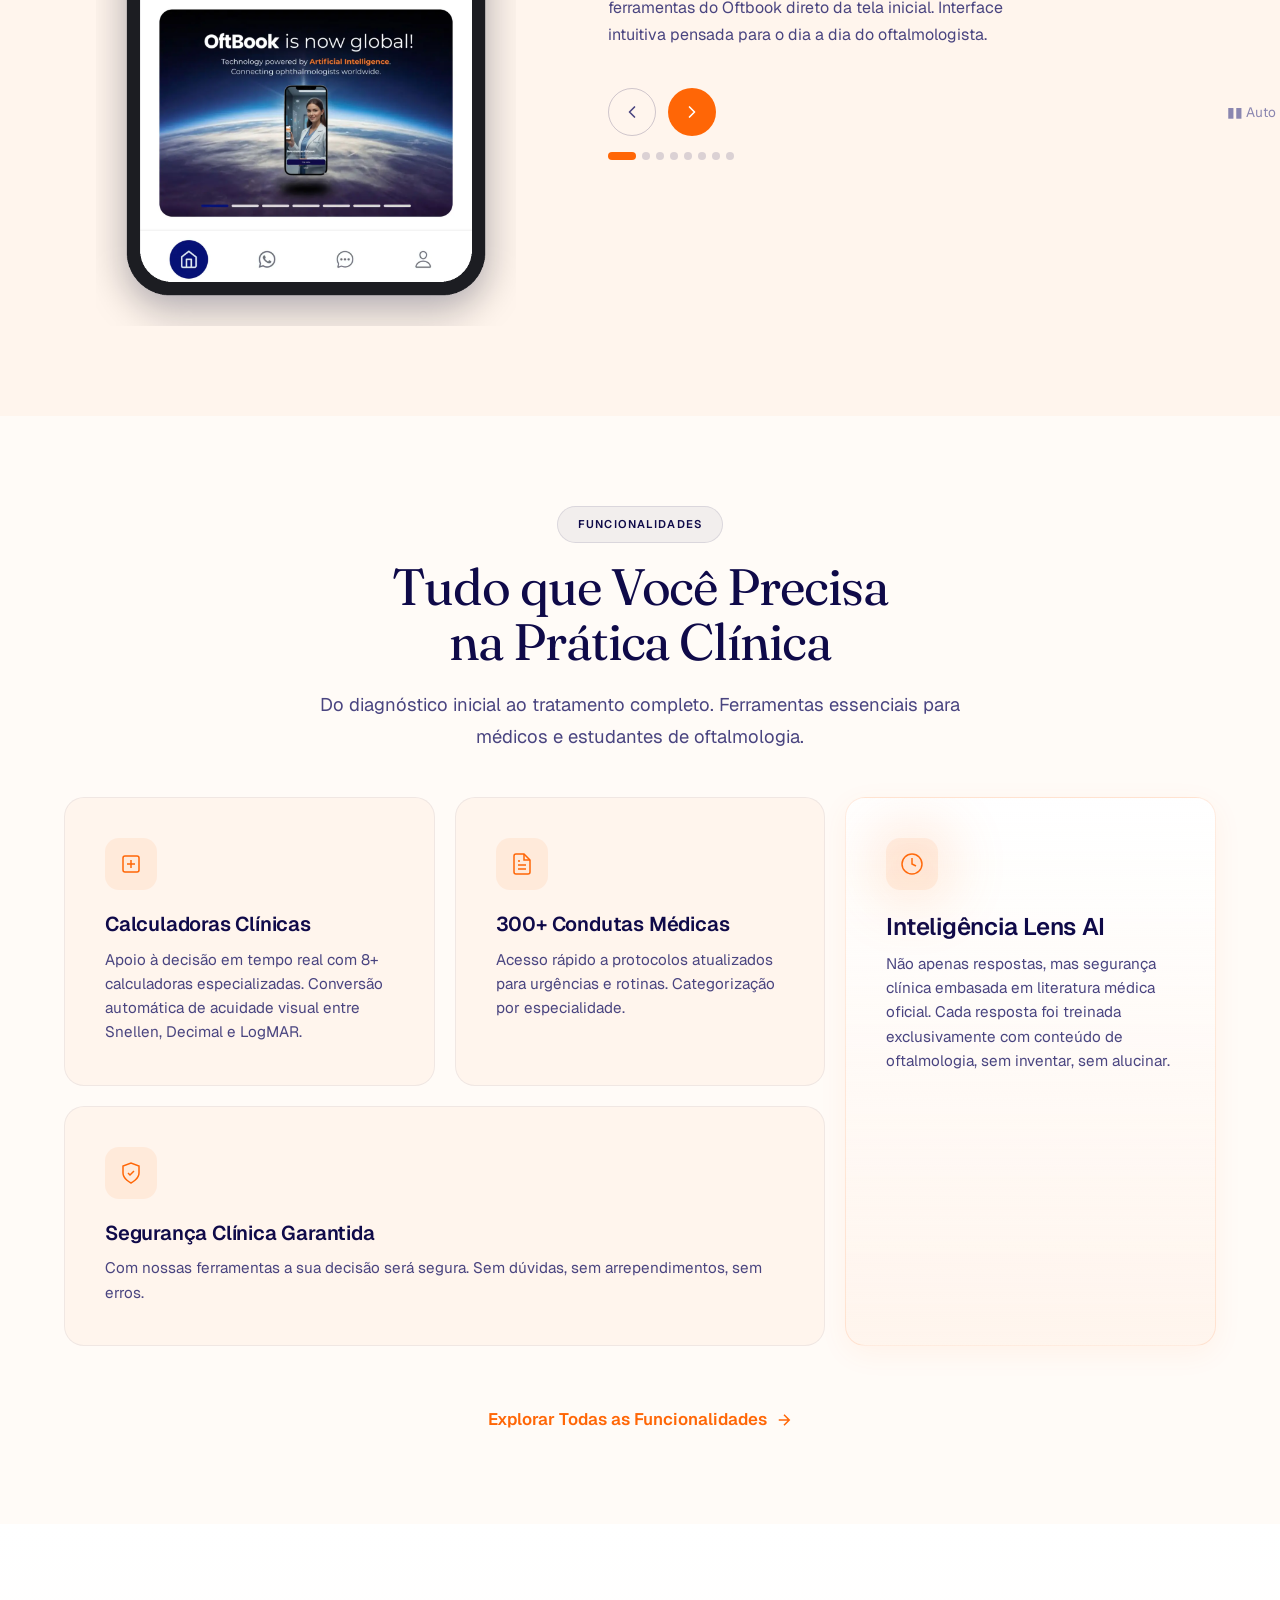
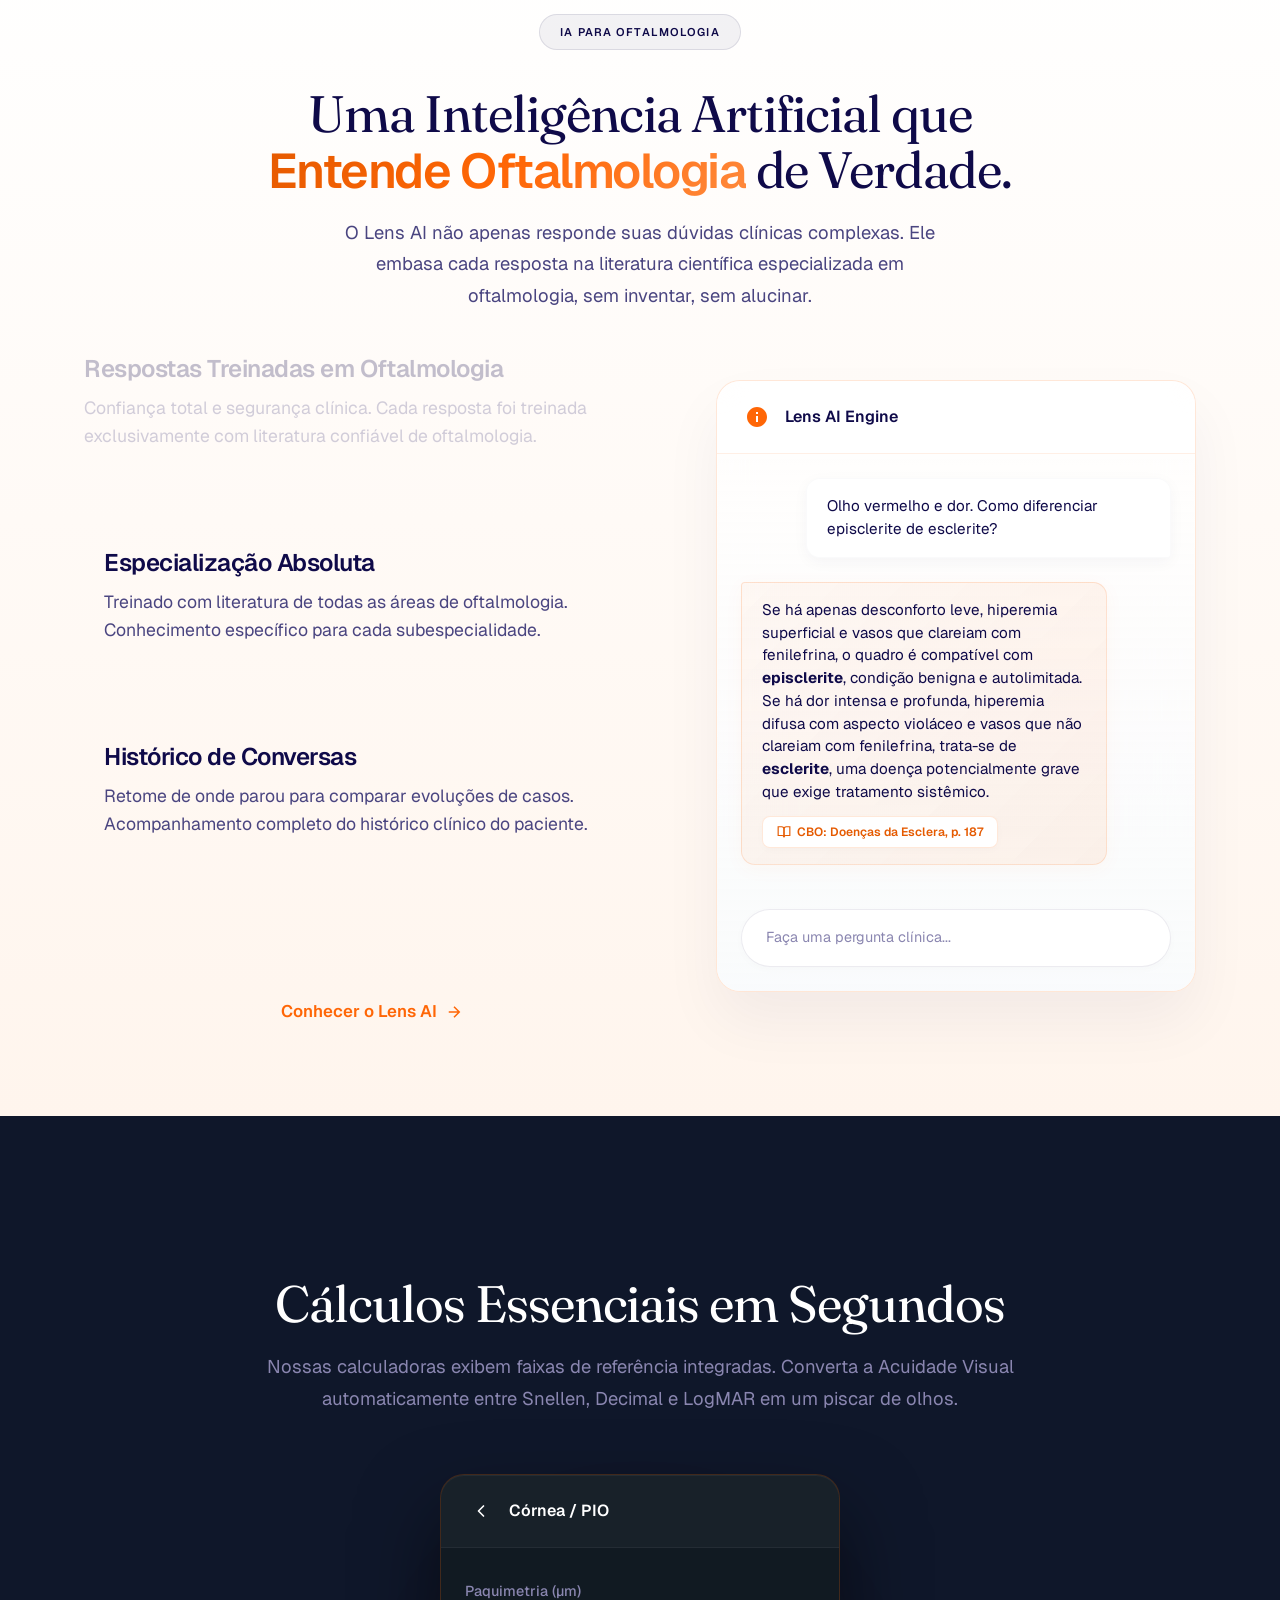
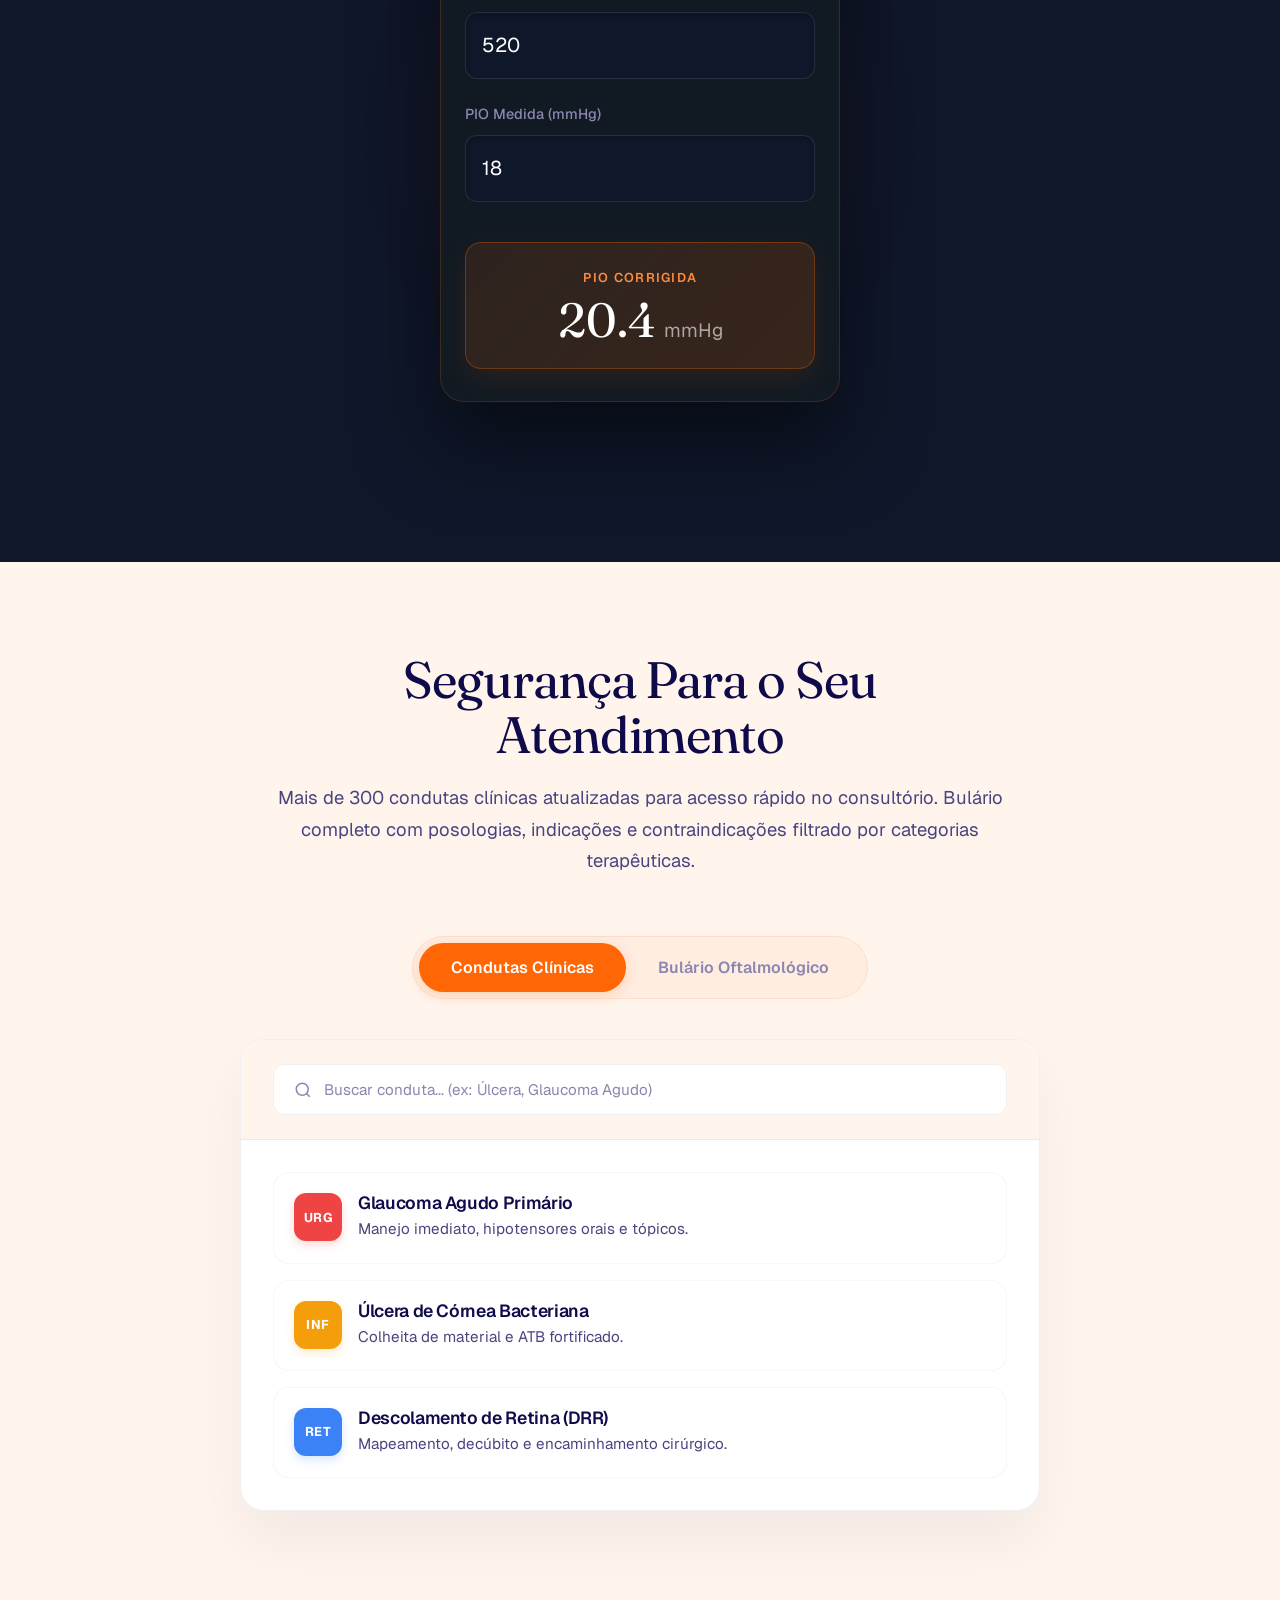
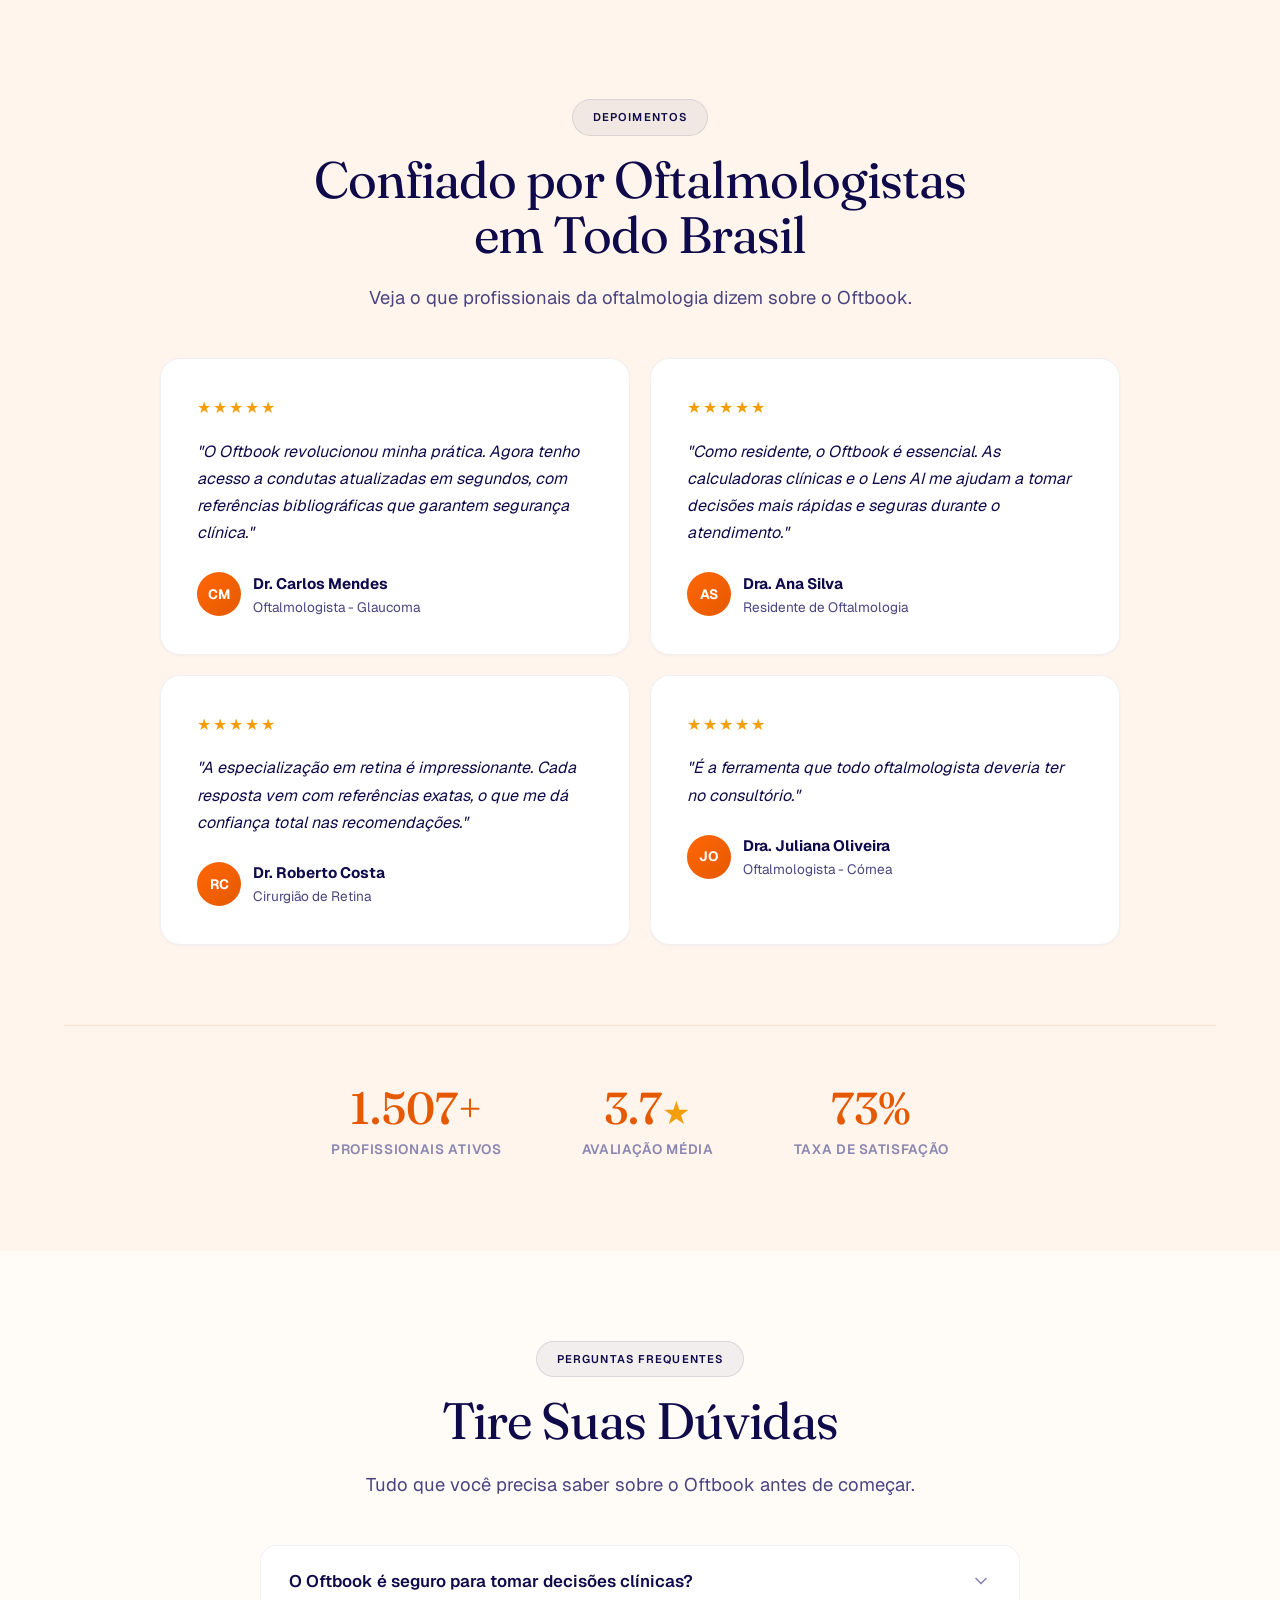
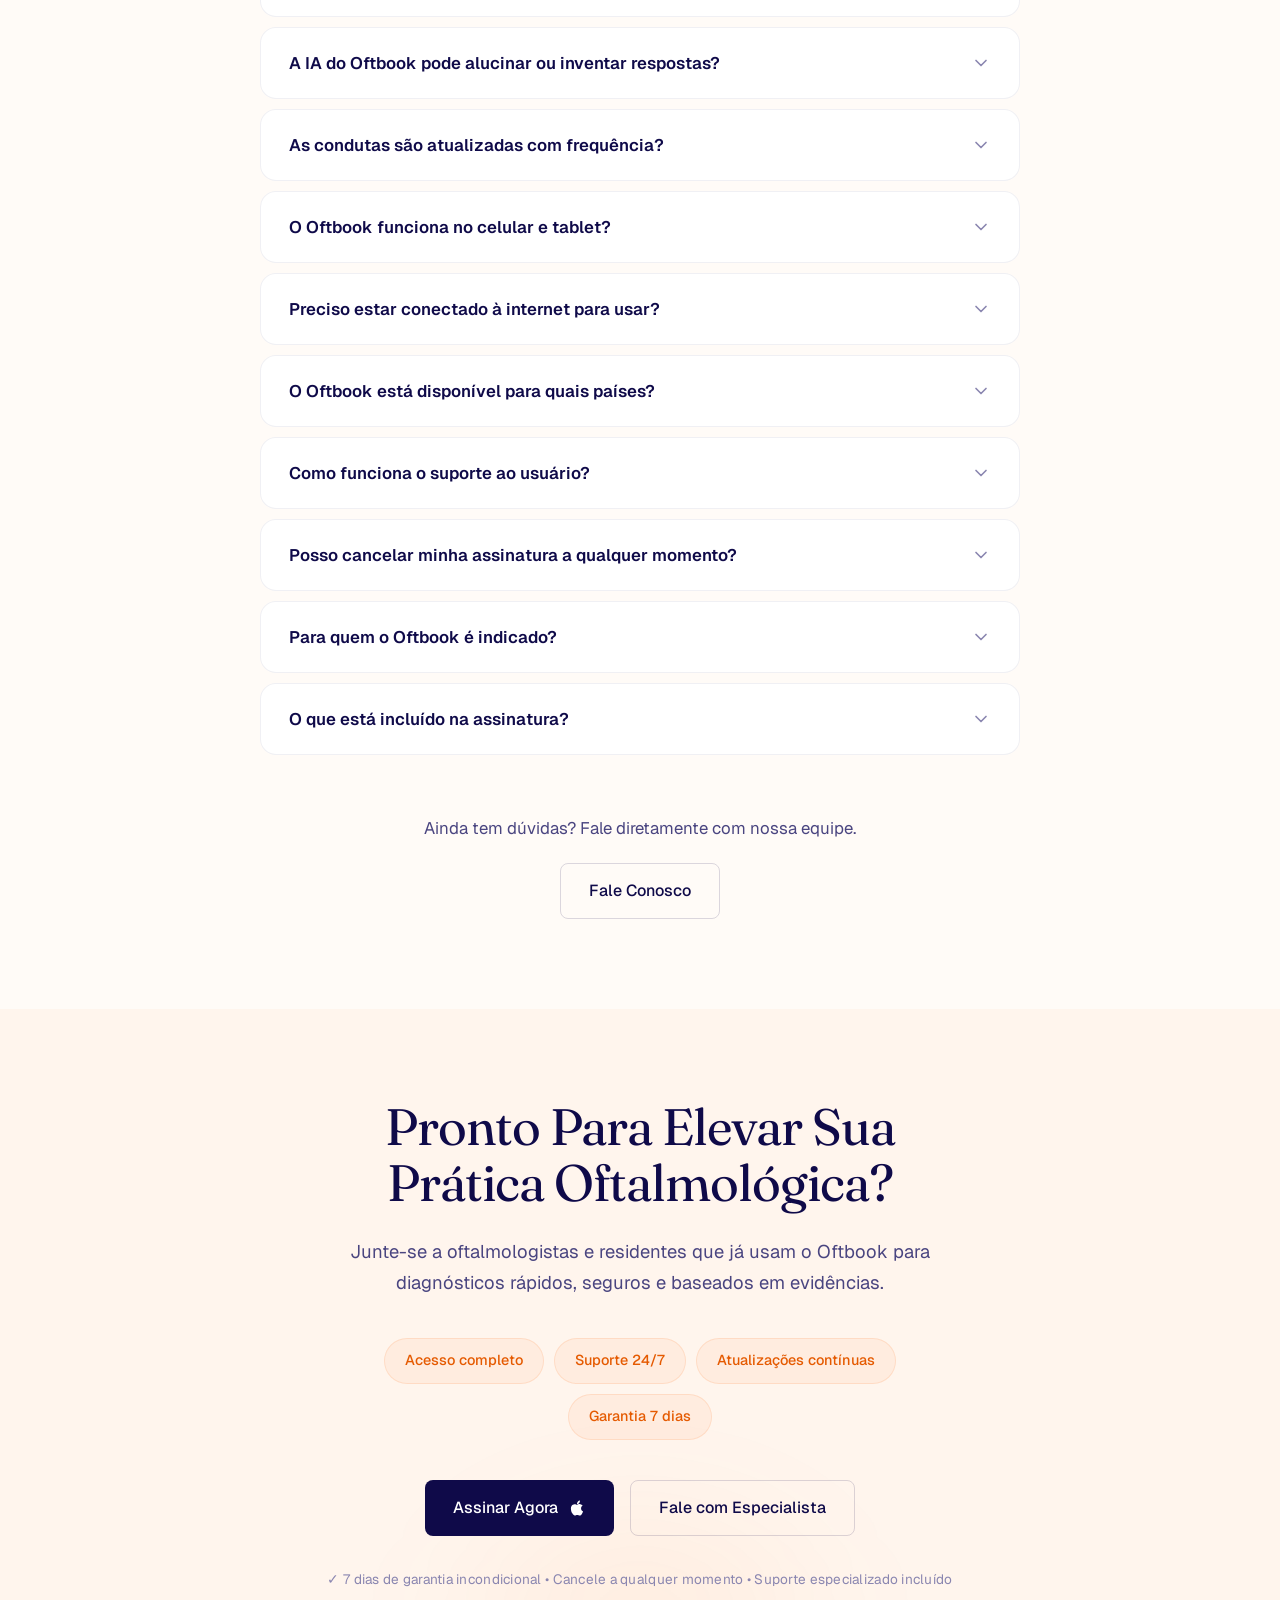
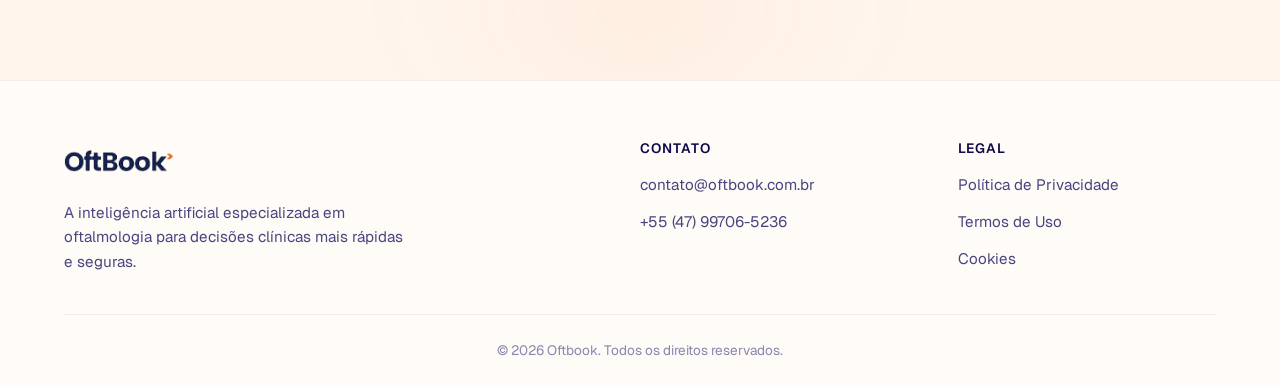
==== commit b4c33707: "refactor: mover credenciais Supabase pra env vars via Netlify Function - Consolida Supabase insert +" ====
--- a/index.html
+++ b/index.html
@@ -29,10 +29,10 @@
     <link
         href="https://fonts.googleapis.com/css2?family=Fraunces:opsz,wght@9..144,300;9..144,400;9..144,600;9..144,700;9..144,800&family=Geist:wght@300;400;500;600;700&display=swap"
         rel="stylesheet">
-    <link rel="stylesheet" href="style.css?v=3">
+    <link rel="stylesheet" href="style.css?v=4">
     <link rel="stylesheet" href="https://unpkg.com/aos@next/dist/aos.css" />
     <script src="https://unpkg.com/aos@next/dist/aos.js" defer></script>
-    <script src="script.js?v=3" defer></script>
+    <script src="script.js?v=4" defer></script>
     <!-- v1.0.1-deploy-fix -->
 </head>
 
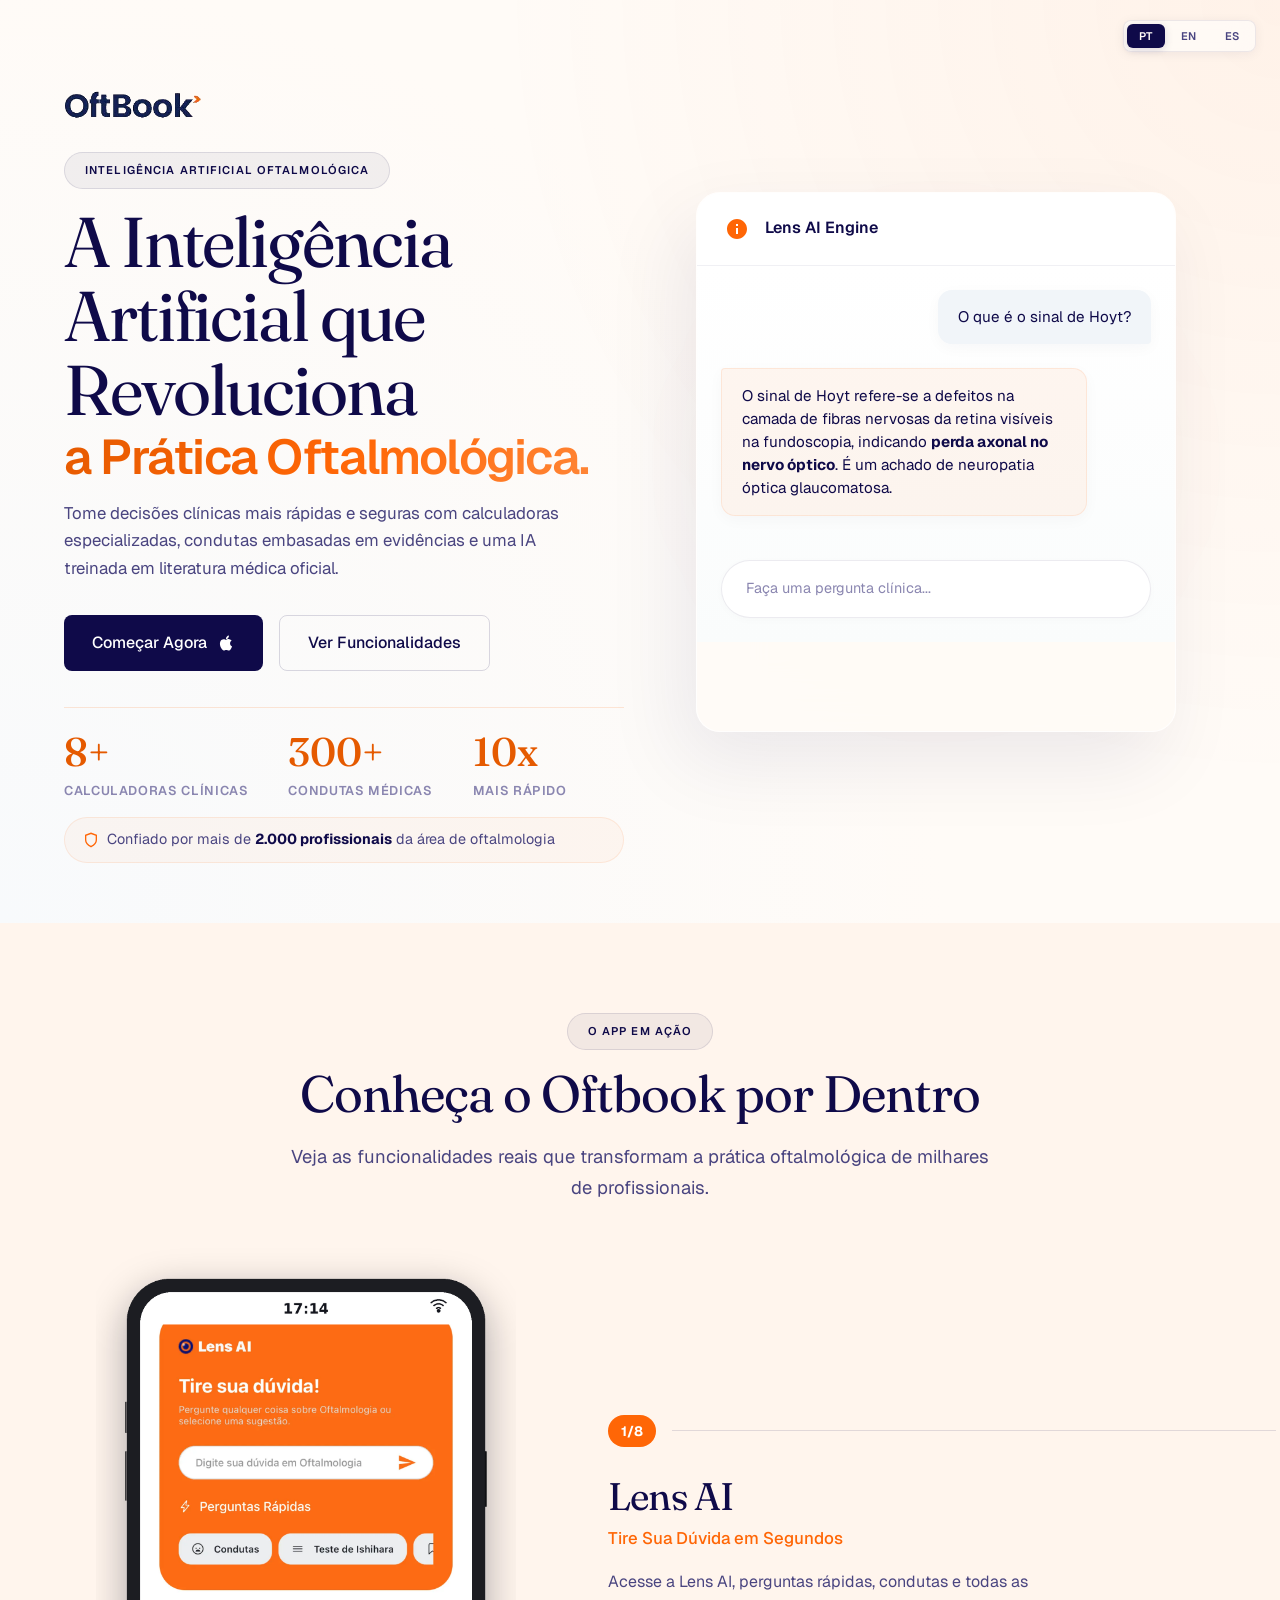
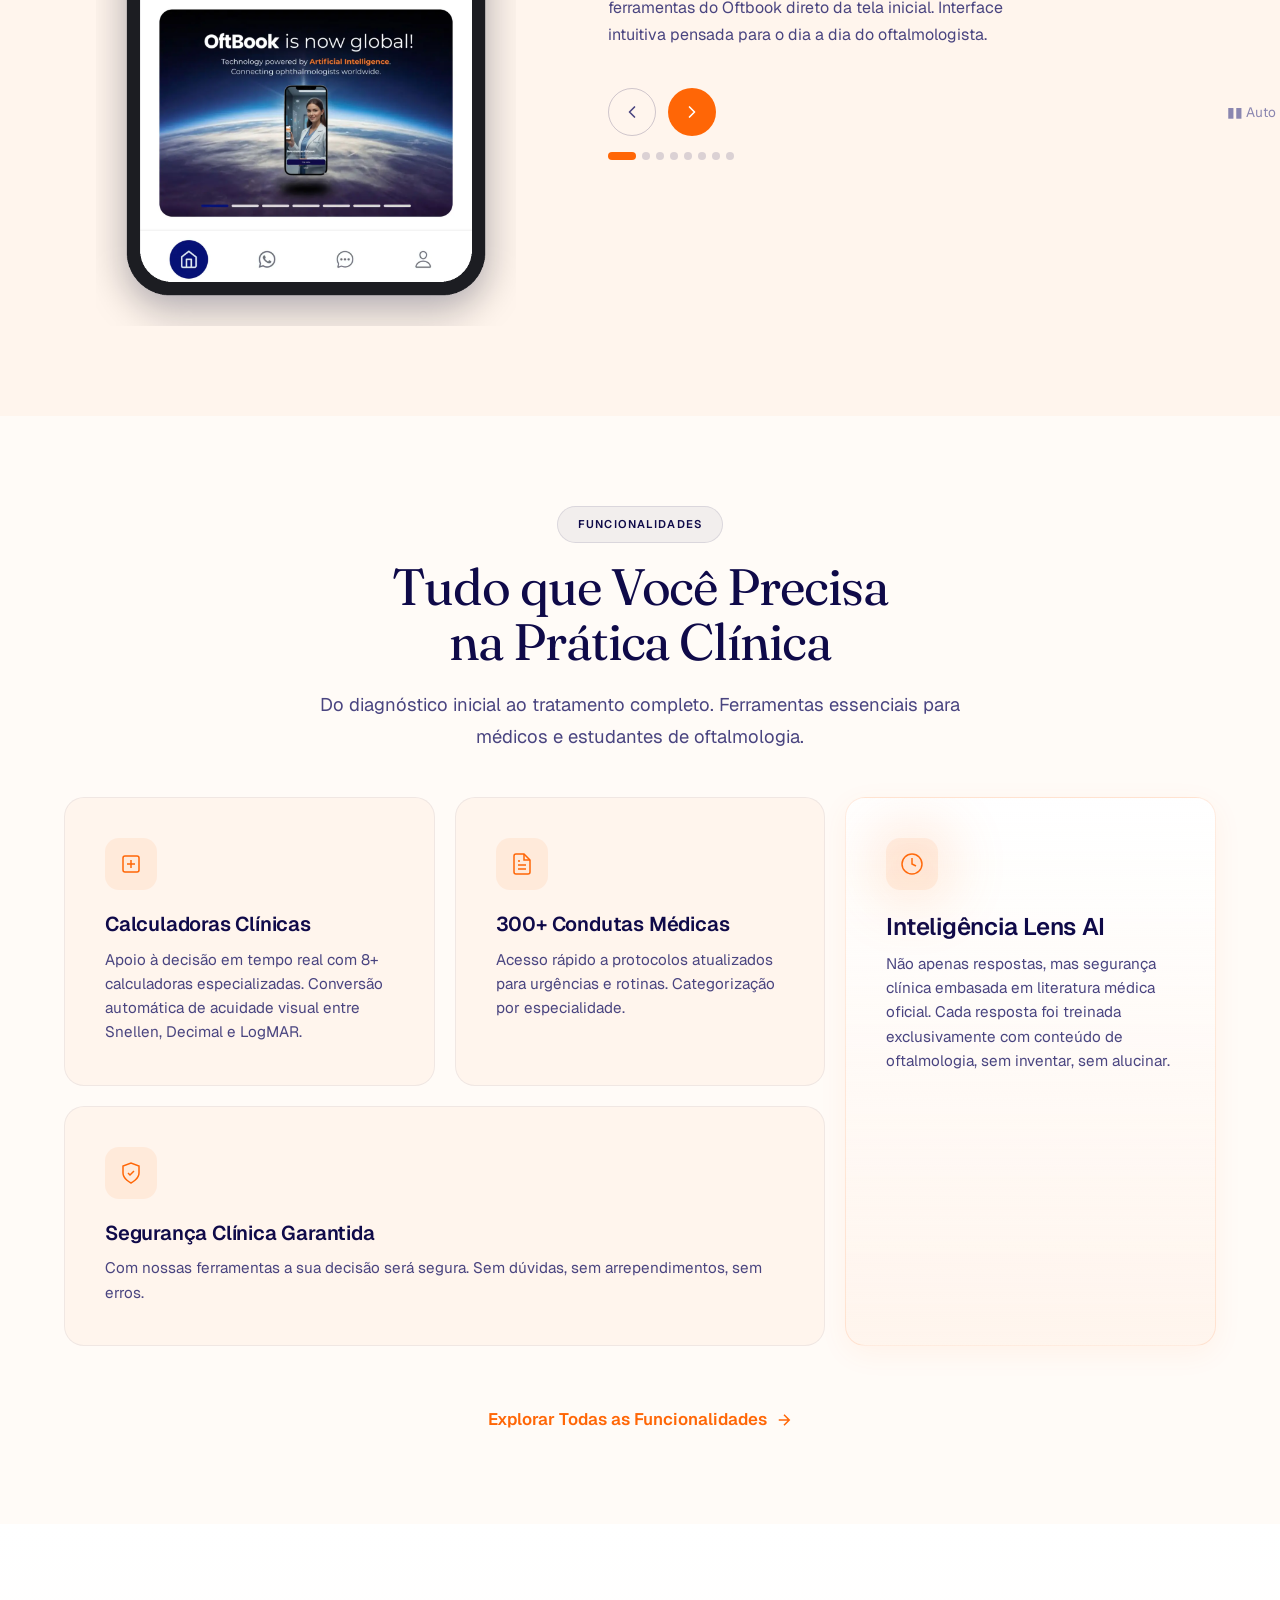
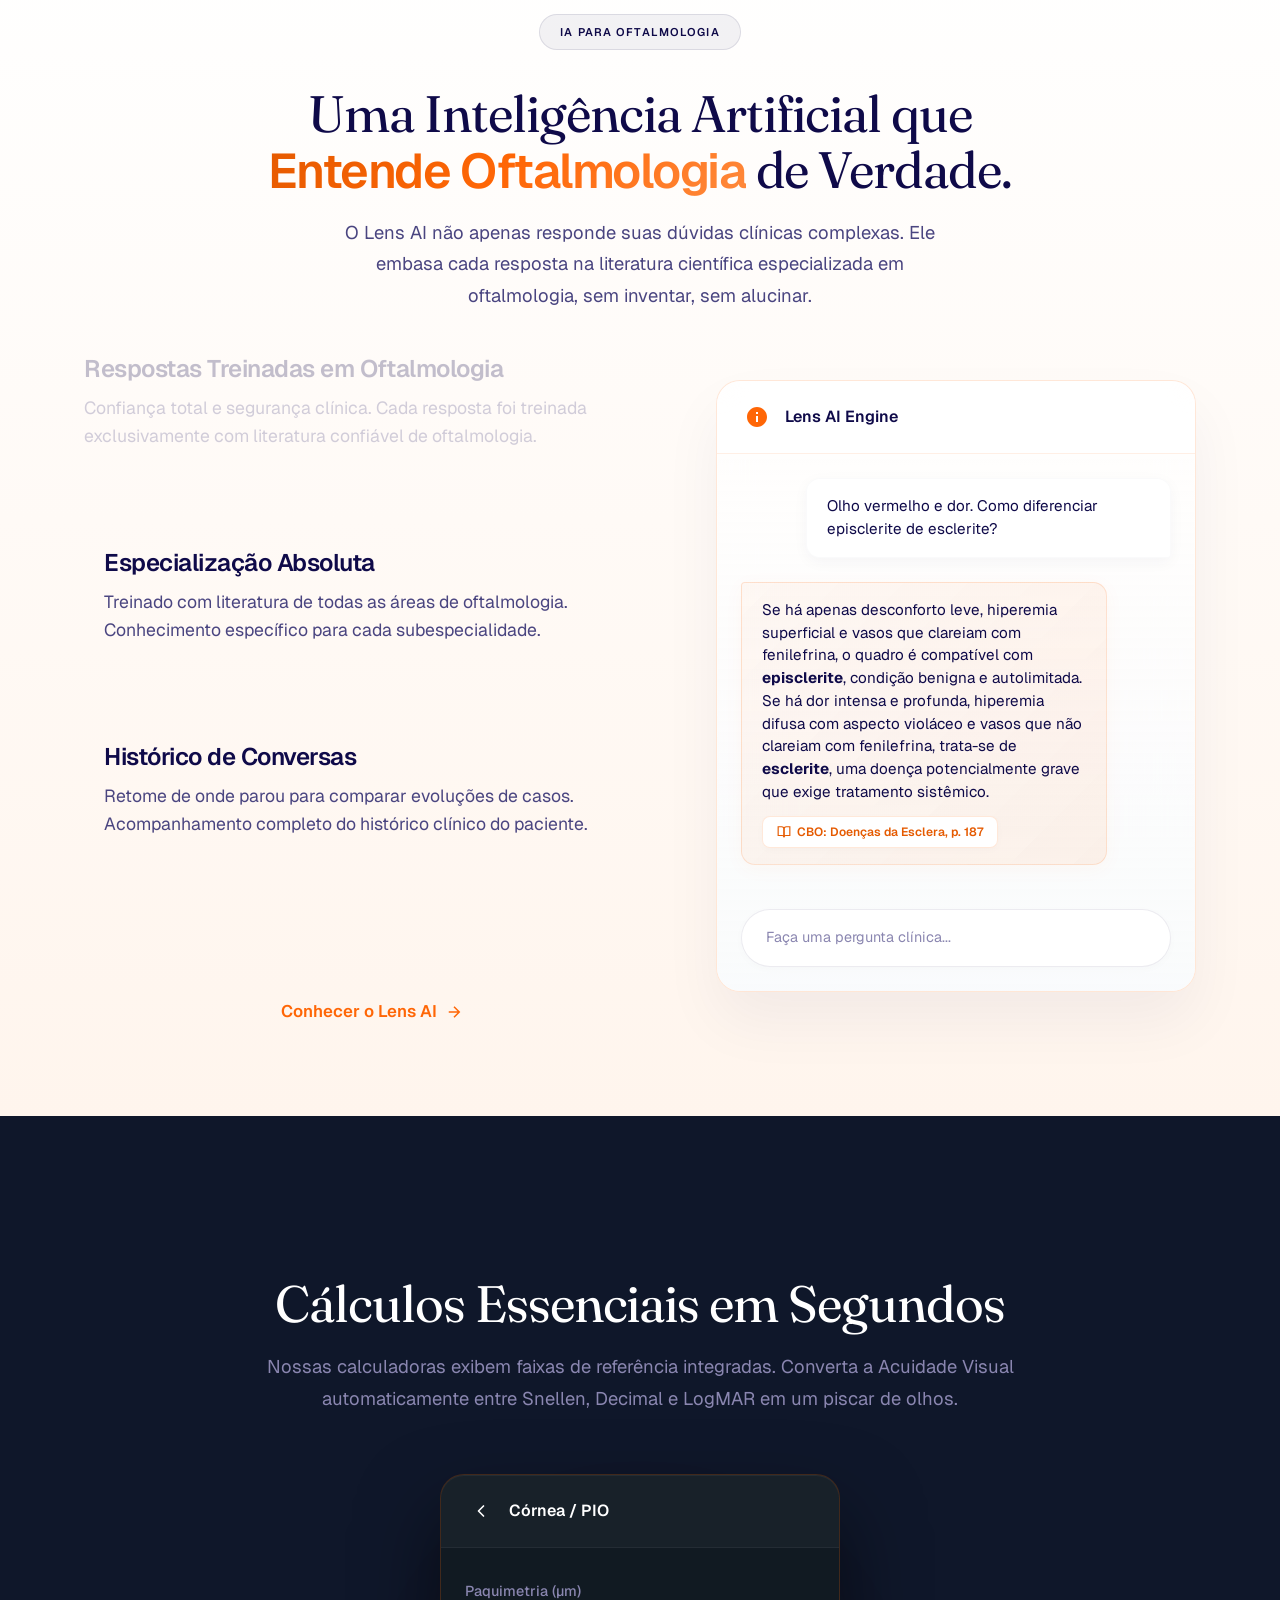
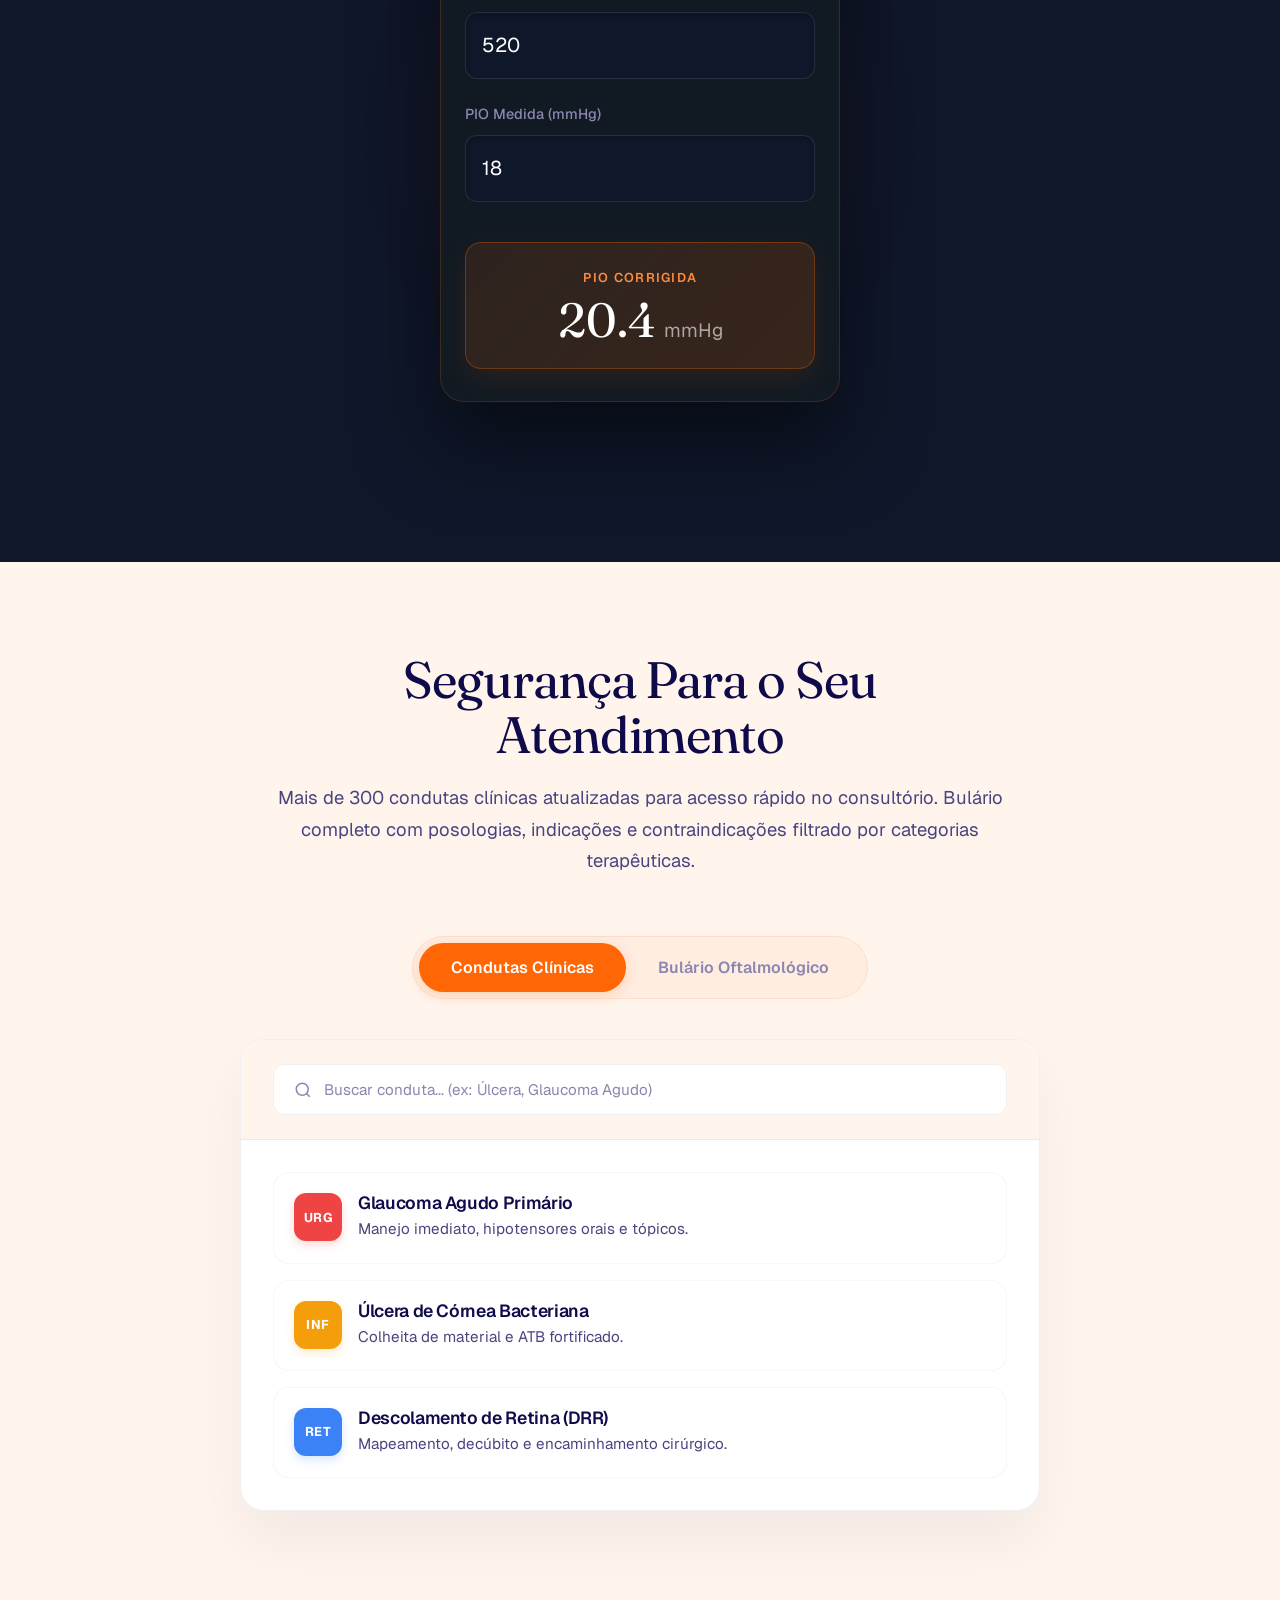
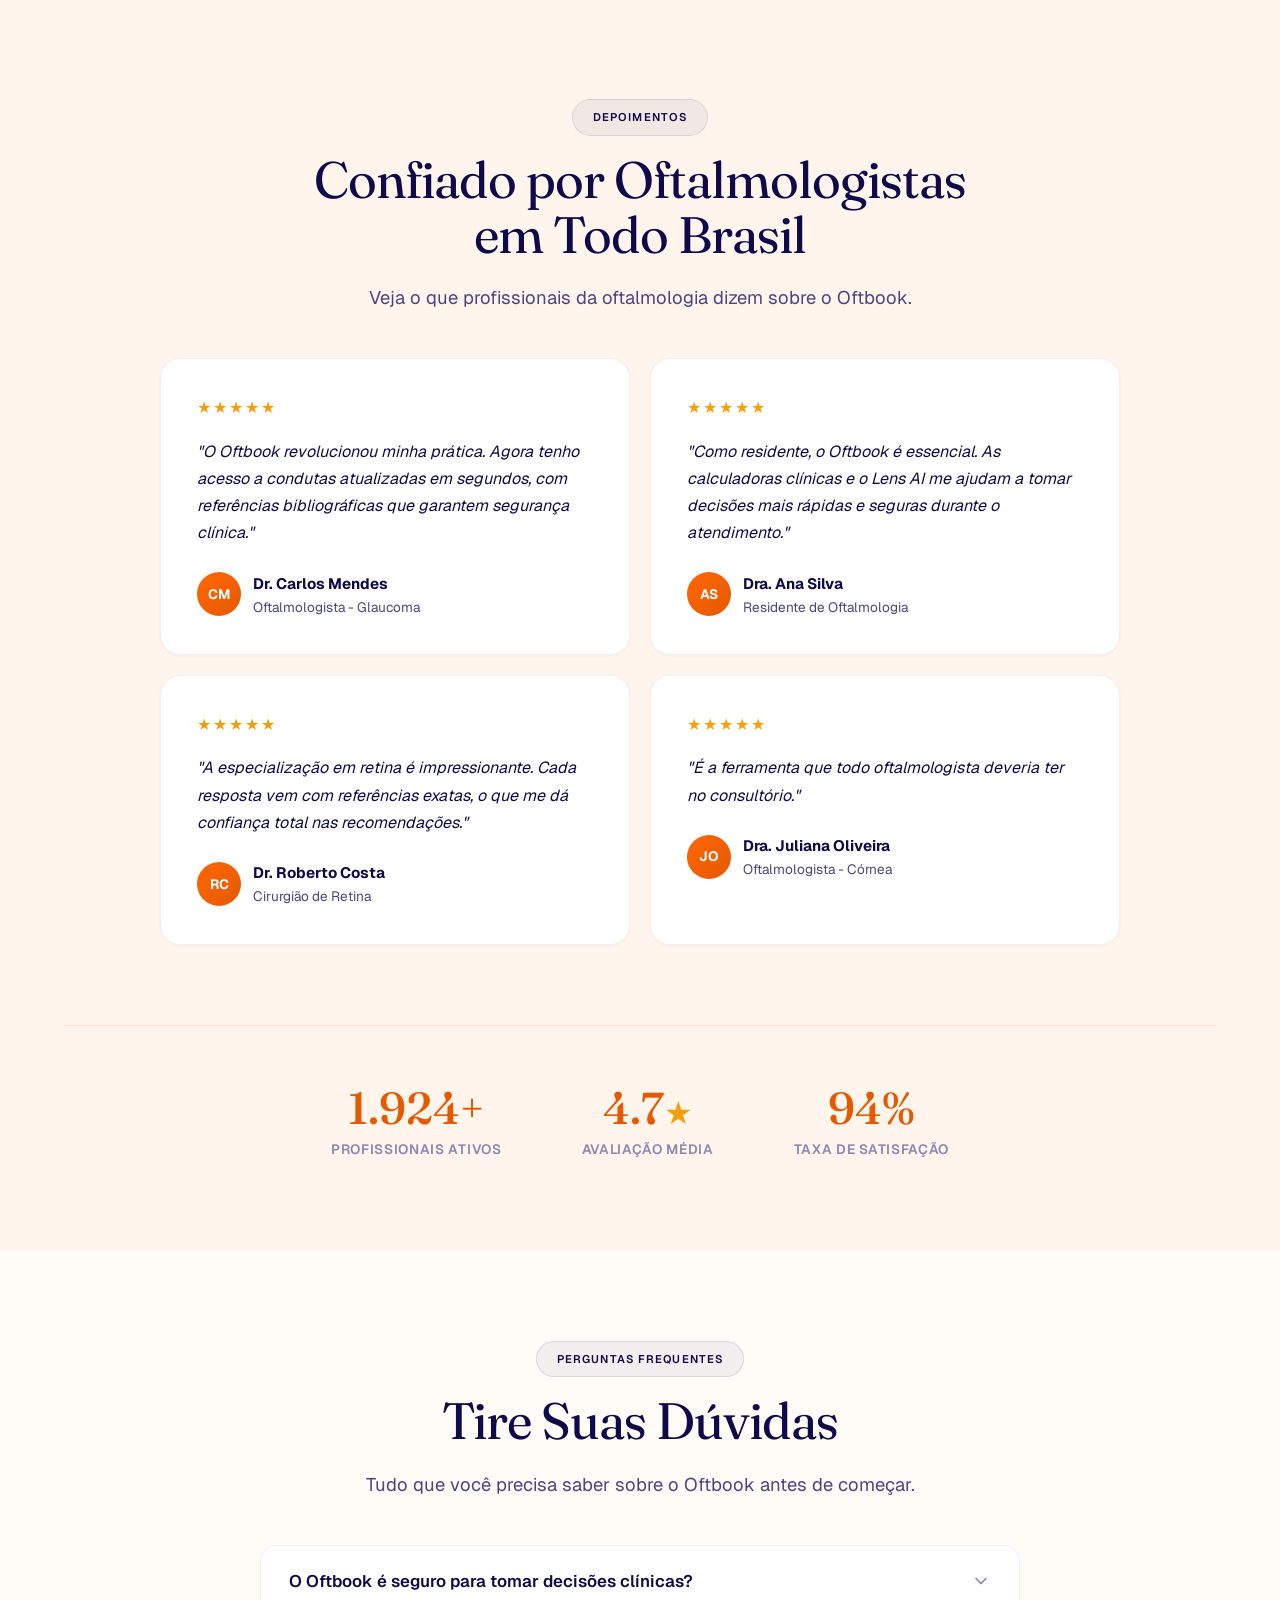
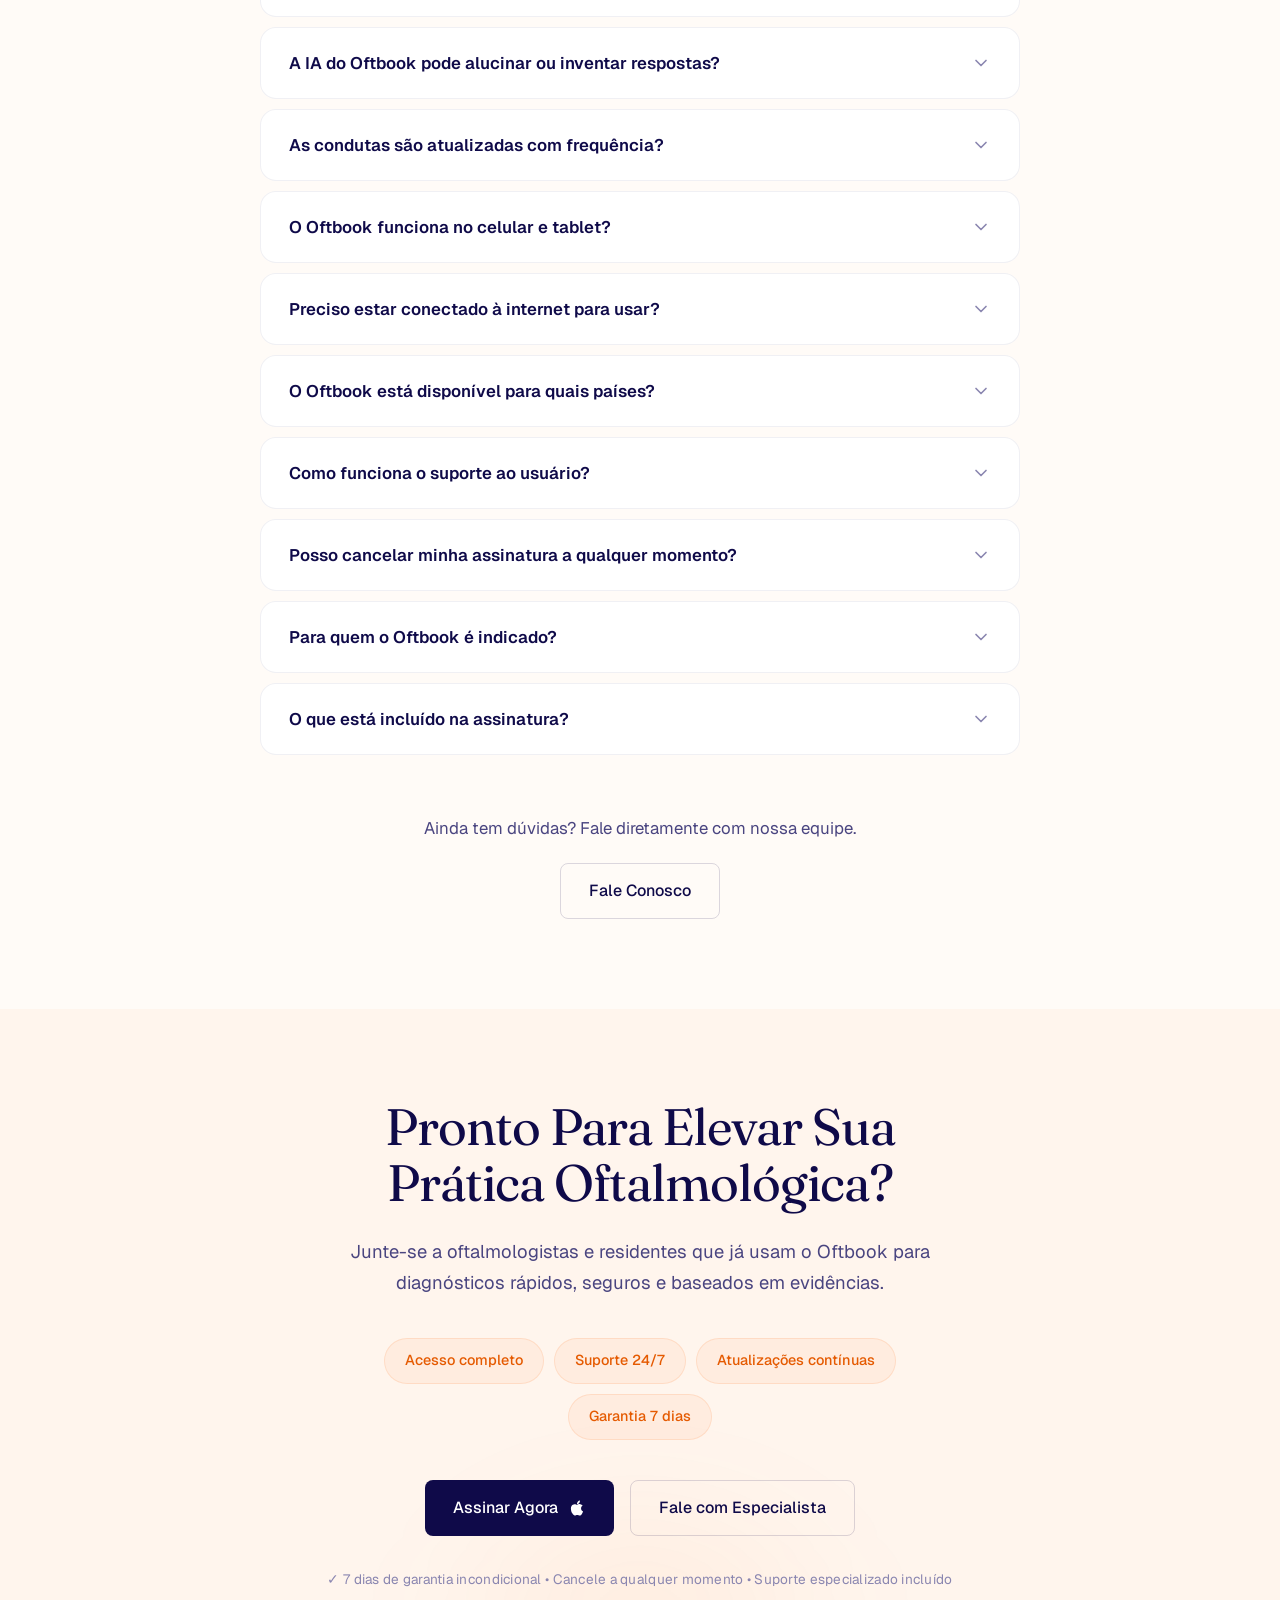
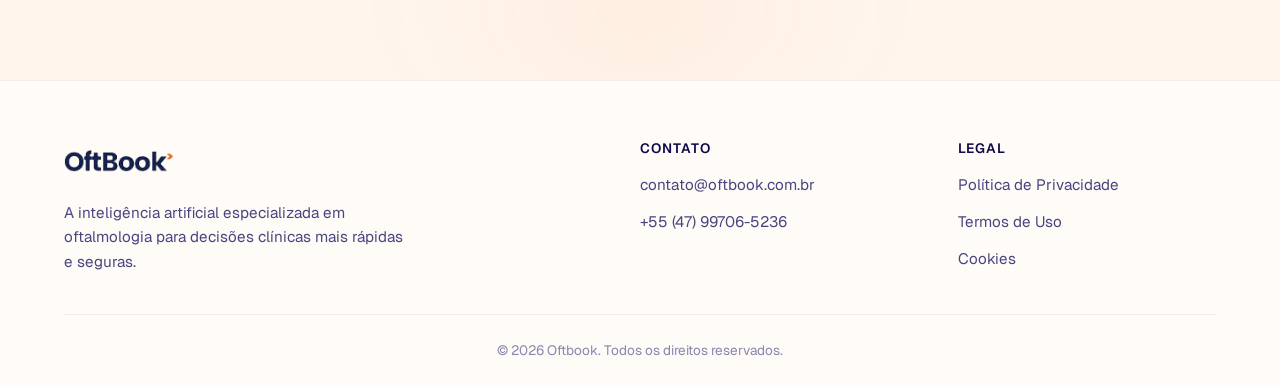
==== commit 92f9de5f: "feat: seletor de pais + telefone E.164 (BR/AO/PT/MZ/Outro) - Novo <select> Pais no popup com 4 paise" ====
--- a/index.html
+++ b/index.html
@@ -29,10 +29,10 @@
     <link
         href="https://fonts.googleapis.com/css2?family=Fraunces:opsz,wght@9..144,300;9..144,400;9..144,600;9..144,700;9..144,800&family=Geist:wght@300;400;500;600;700&display=swap"
         rel="stylesheet">
-    <link rel="stylesheet" href="style.css?v=4">
+    <link rel="stylesheet" href="style.css?v=5">
     <link rel="stylesheet" href="https://unpkg.com/aos@next/dist/aos.css" />
     <script src="https://unpkg.com/aos@next/dist/aos.js" defer></script>
-    <script src="script.js?v=4" defer></script>
+    <script src="script.js?v=5" defer></script>
     <!-- v1.0.1-deploy-fix -->
 </head>
 
@@ -762,8 +762,19 @@
                     <input type="email" id="leadEmail" name="email" required autocomplete="email" placeholder="seuemail@exemplo.com">
                 </div>
                 <div class="lead-modal__field">
+                    <label for="leadPais">País</label>
+                    <select id="leadPais" name="pais" required>
+                        <option value="BR">🇧🇷 Brasil (+55)</option>
+                        <option value="AO">🇦🇴 Angola (+244)</option>
+                        <option value="PT">🇵🇹 Portugal (+351)</option>
+                        <option value="MZ">🇲🇿 Moçambique (+258)</option>
+                        <option value="OTHER">🌍 Outro</option>
+                    </select>
+                </div>
+                <div class="lead-modal__field">
                     <label for="leadTelefone">Telefone / WhatsApp</label>
                     <input type="tel" id="leadTelefone" name="telefone" required autocomplete="tel" placeholder="(11) 99999-9999">
+                    <span class="lead-modal__error" id="leadTelefoneError" hidden></span>
                 </div>
                 <button type="submit" class="lead-modal__submit" id="leadSubmit">
                     <span class="lead-modal__submit-label">Continuar para a App Store</span>
--- a/style.css
+++ b/style.css
@@ -1972,7 +1972,8 @@
     color: #334155;
 }
 
-.lead-modal__field input {
+.lead-modal__field input,
+.lead-modal__field select {
     width: 100%;
     padding: 12px 14px;
     border: 1.5px solid #e2e8f0;
@@ -1984,14 +1985,37 @@
     transition: border-color 200ms ease, background 200ms ease;
 }
 
-.lead-modal__field input:focus {
+.lead-modal__field select {
+    appearance: none;
+    -webkit-appearance: none;
+    background-image: url("data:image/svg+xml;charset=utf-8,%3Csvg xmlns='http://www.w3.org/2000/svg' width='14' height='14' viewBox='0 0 24 24' fill='none' stroke='%2364748b' stroke-width='2.5' stroke-linecap='round' stroke-linejoin='round'%3E%3Cpolyline points='6 9 12 15 18 9'/%3E%3C/svg%3E");
+    background-repeat: no-repeat;
+    background-position: right 14px center;
+    padding-right: 38px;
+    cursor: pointer;
+}
+
+.lead-modal__field input:focus,
+.lead-modal__field select:focus {
     outline: none;
     border-color: var(--accent-primary, #f97316);
-    background: #ffffff;
+    background-color: #ffffff;
 }
 
 .lead-modal__field input:invalid:not(:placeholder-shown) {
     border-color: #ef4444;
+}
+
+.lead-modal__field input.has-error {
+    border-color: #ef4444;
+    background: #fef2f2;
+}
+
+.lead-modal__error {
+    font-size: 0.78rem;
+    color: #ef4444;
+    margin-top: 4px;
+    line-height: 1.3;
 }
 
 .lead-modal__submit {
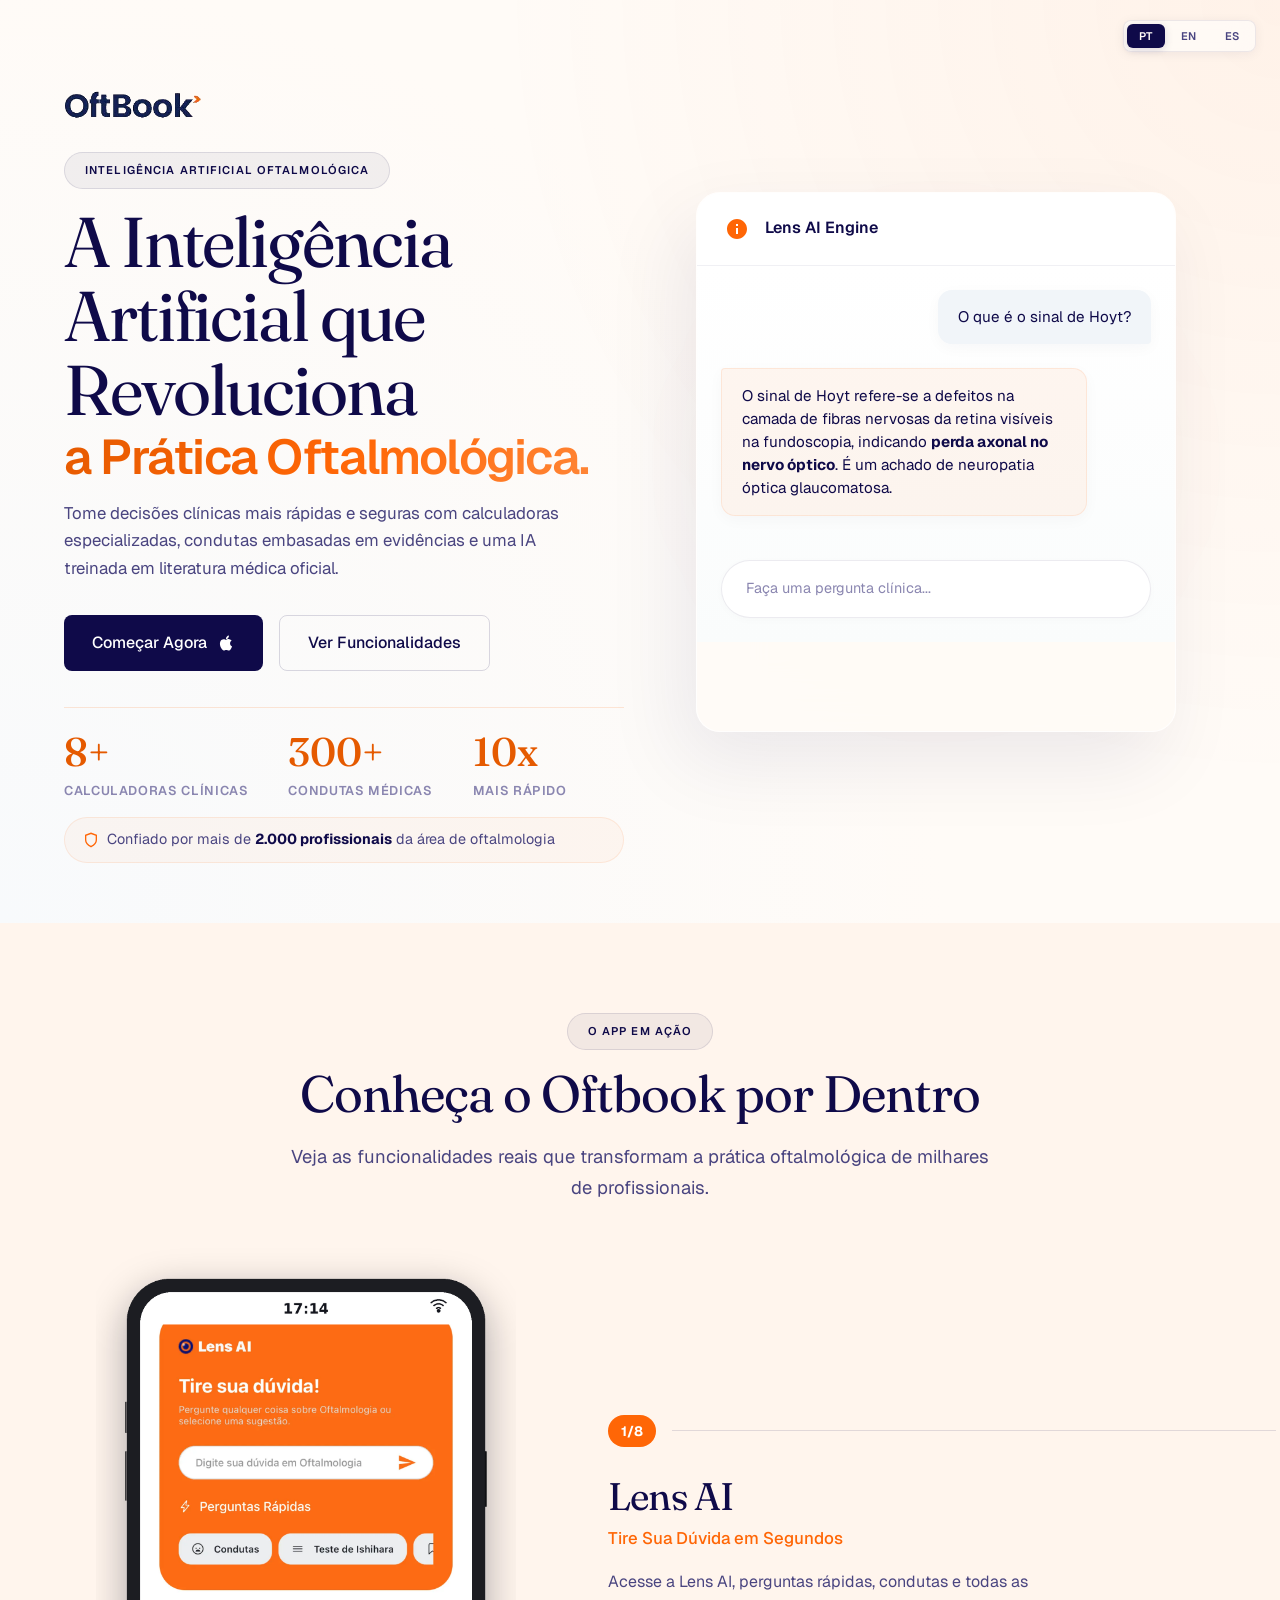
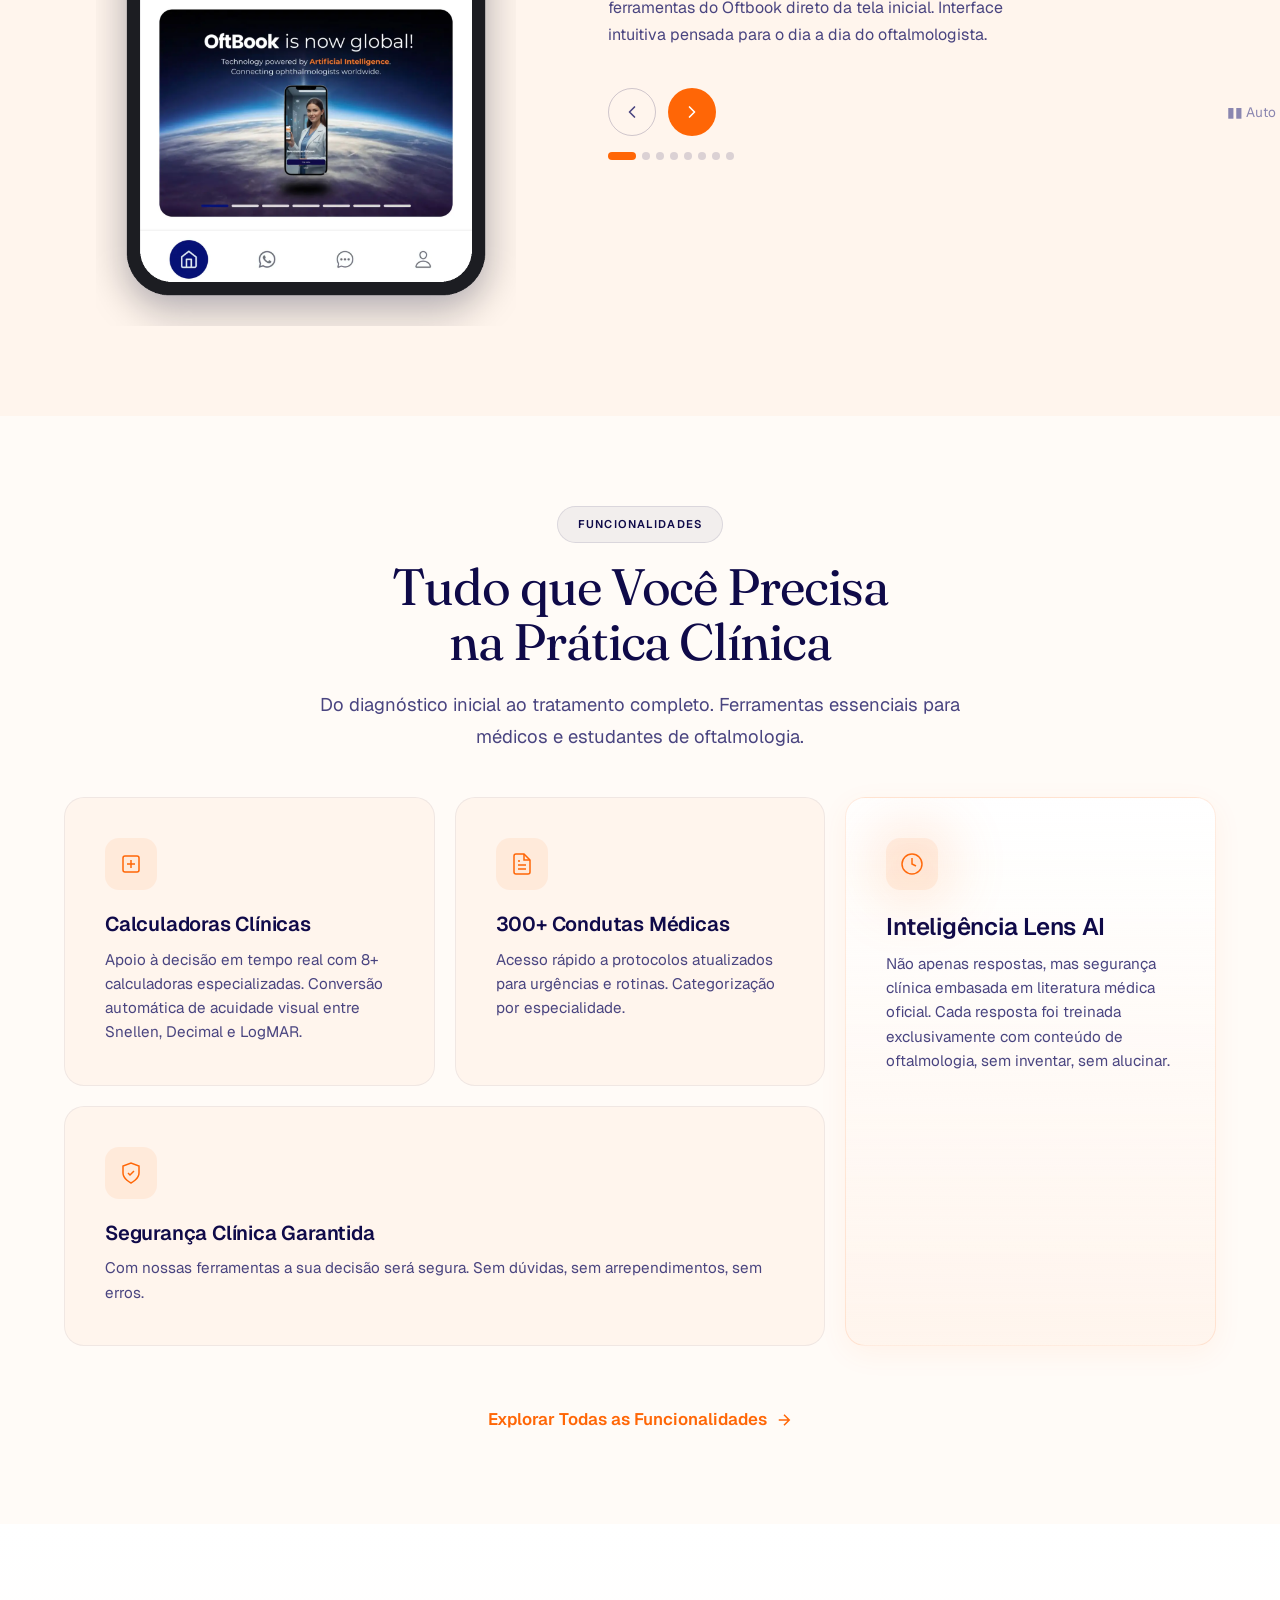
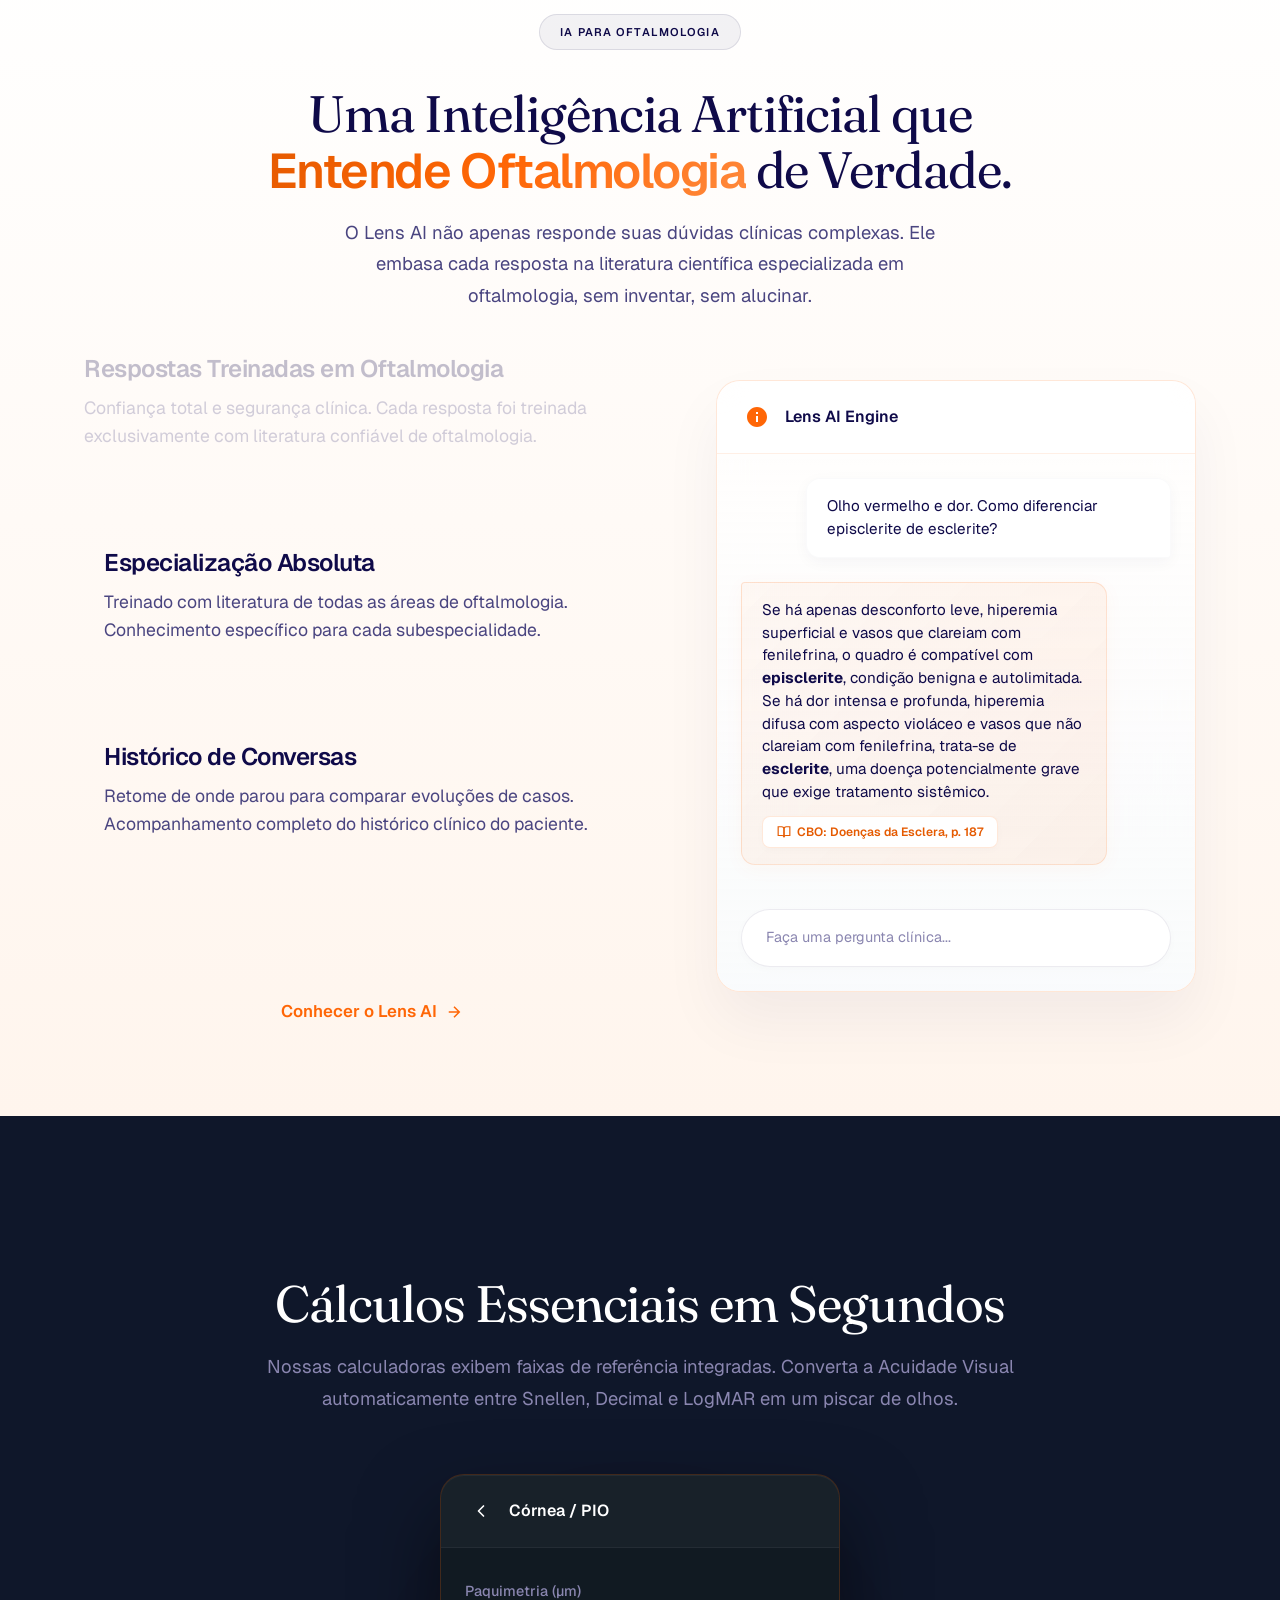
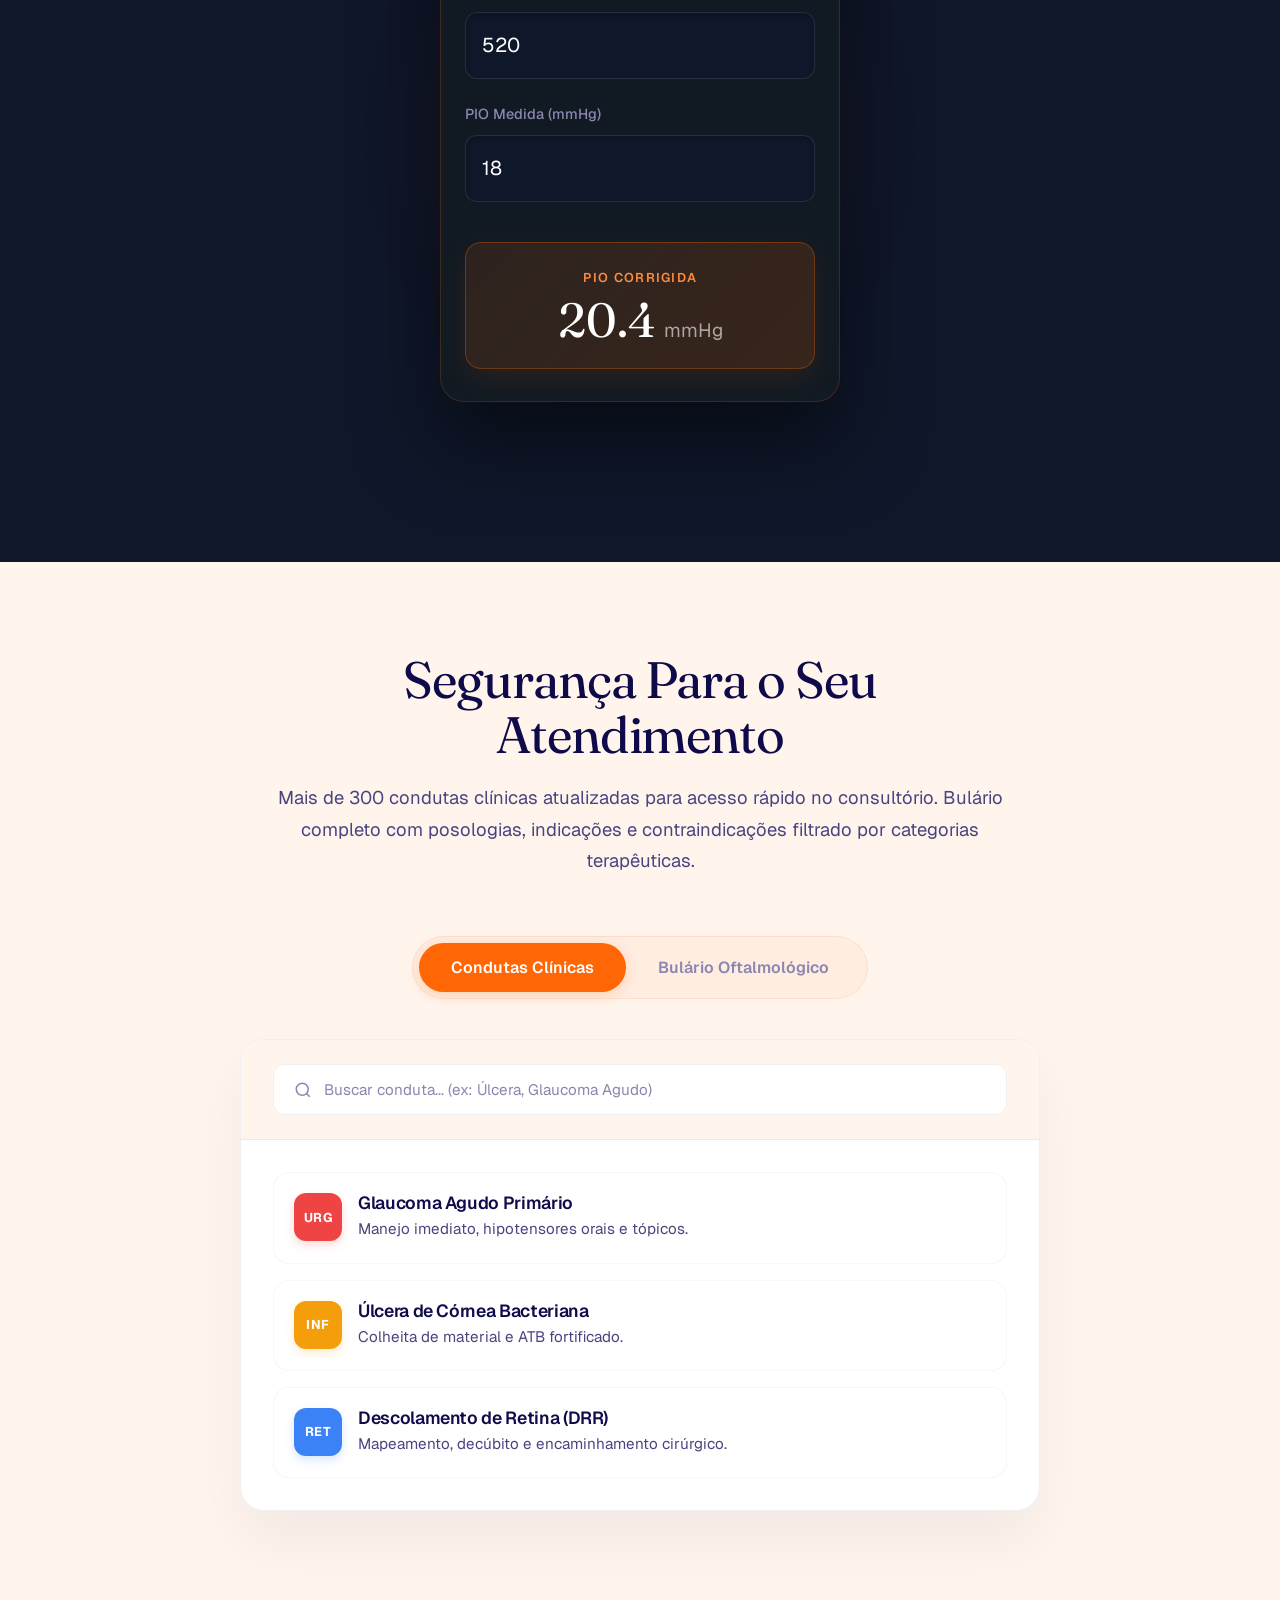
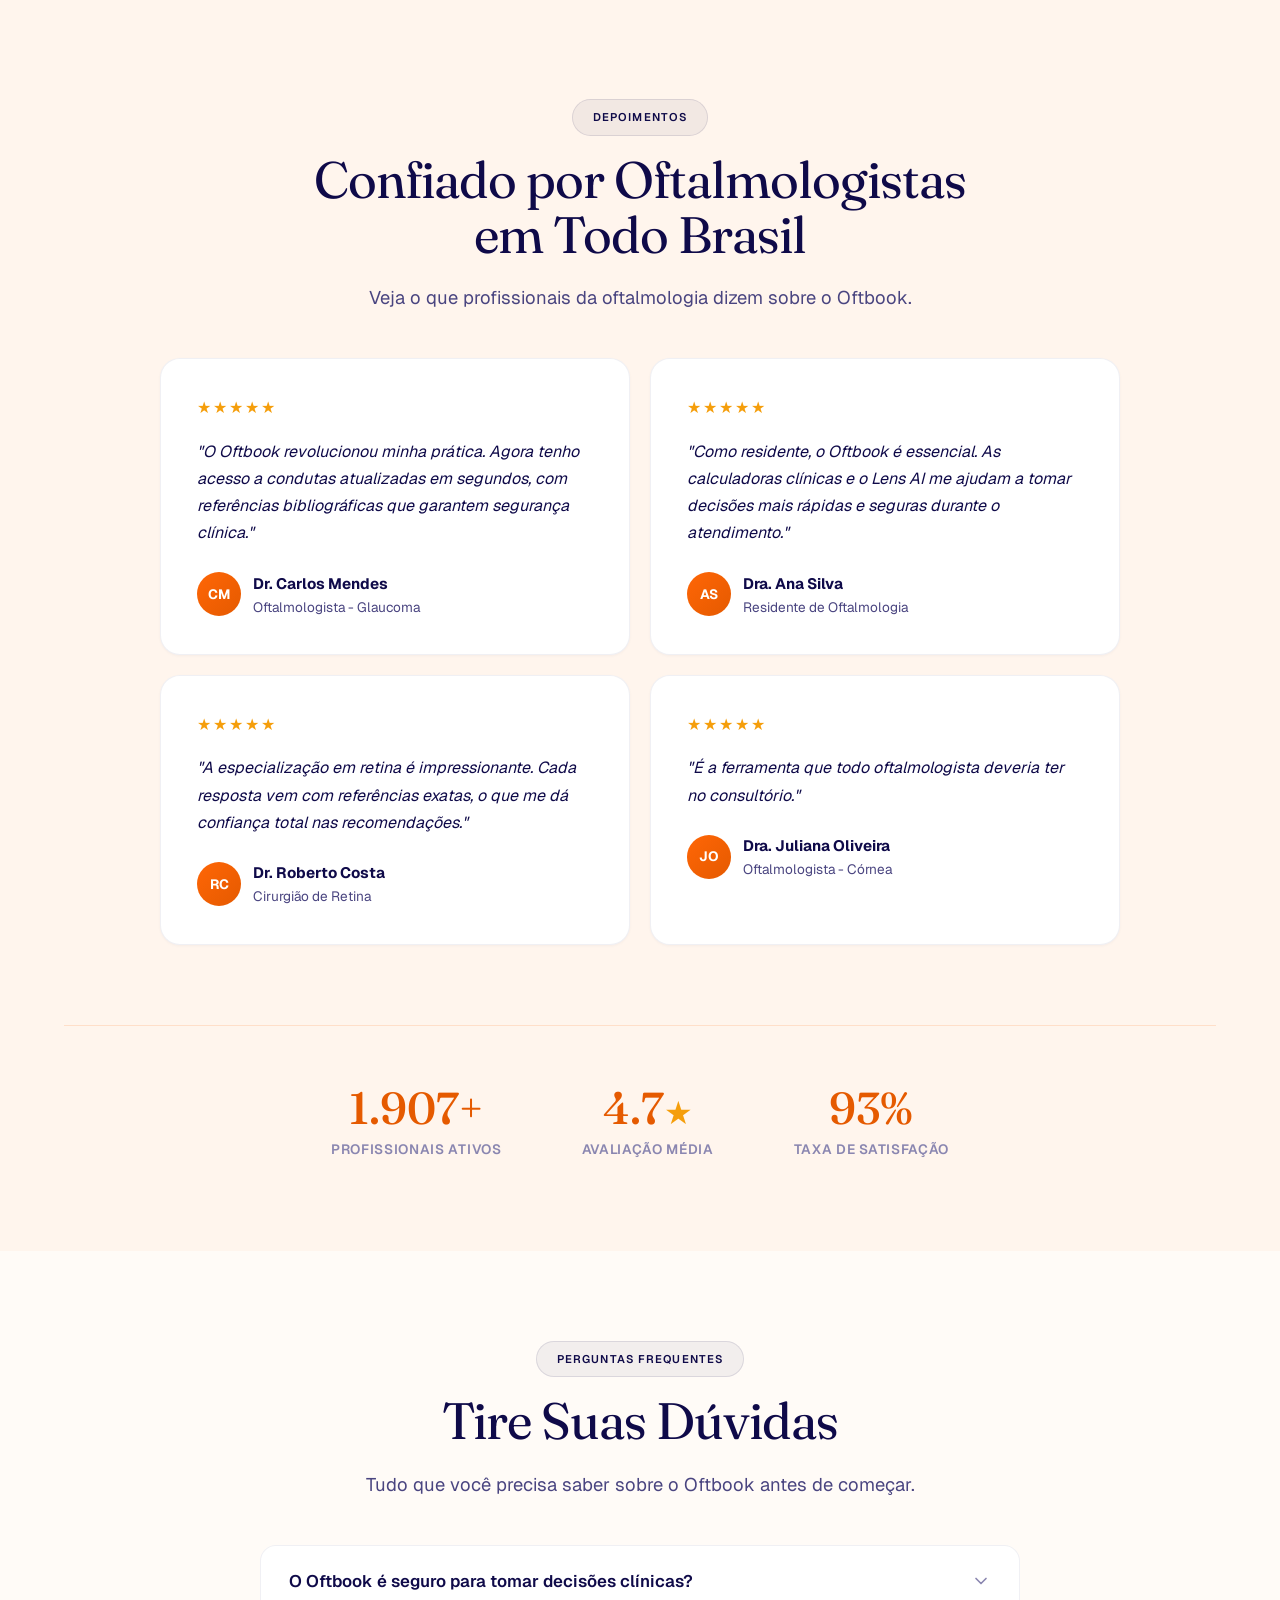
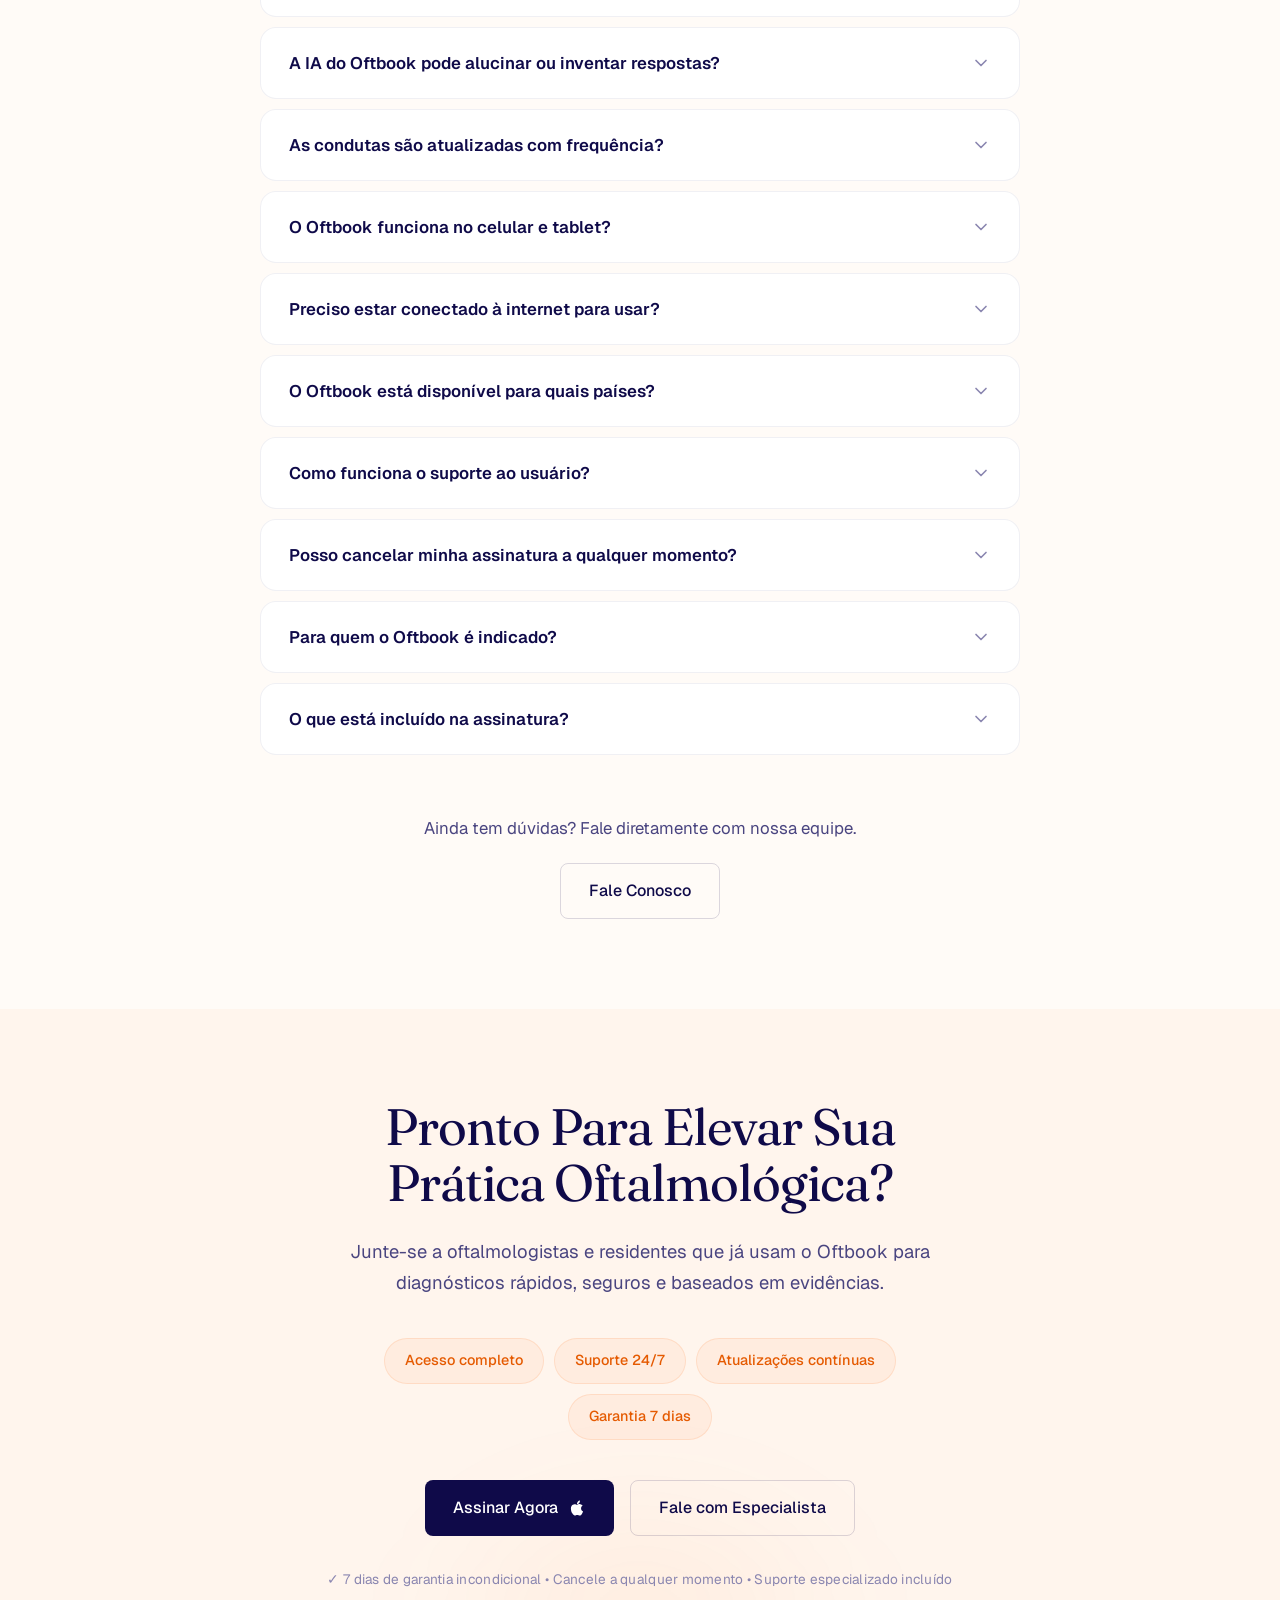
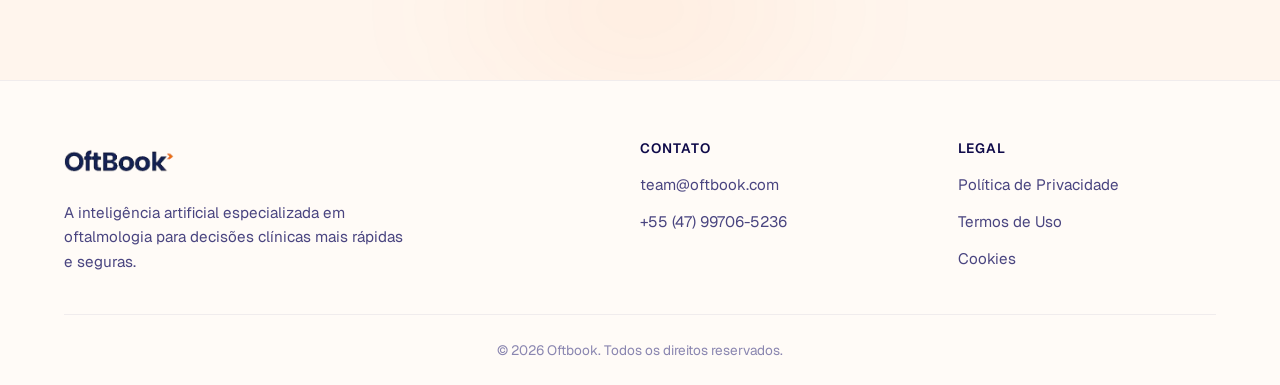
==== commit 5172682c: "fix: atualiza email de contato para team@oftbook.com" ====
--- a/index.html
+++ b/index.html
@@ -728,7 +728,7 @@
             </div>
             <div class="footer-contact">
                 <h4 data-i18n="footer.contact_heading">Contato</h4>
-                <a href="mailto:contato@oftbook.com.br">contato@oftbook.com.br</a>
+                <a href="mailto:team@oftbook.com">team@oftbook.com</a>
                 <a href="https://wa.me/message/ZUT3XWNE22KJI1" target="_blank" rel="noopener">+55 (47) 99706-5236</a>
             </div>
             <div class="footer-links">
